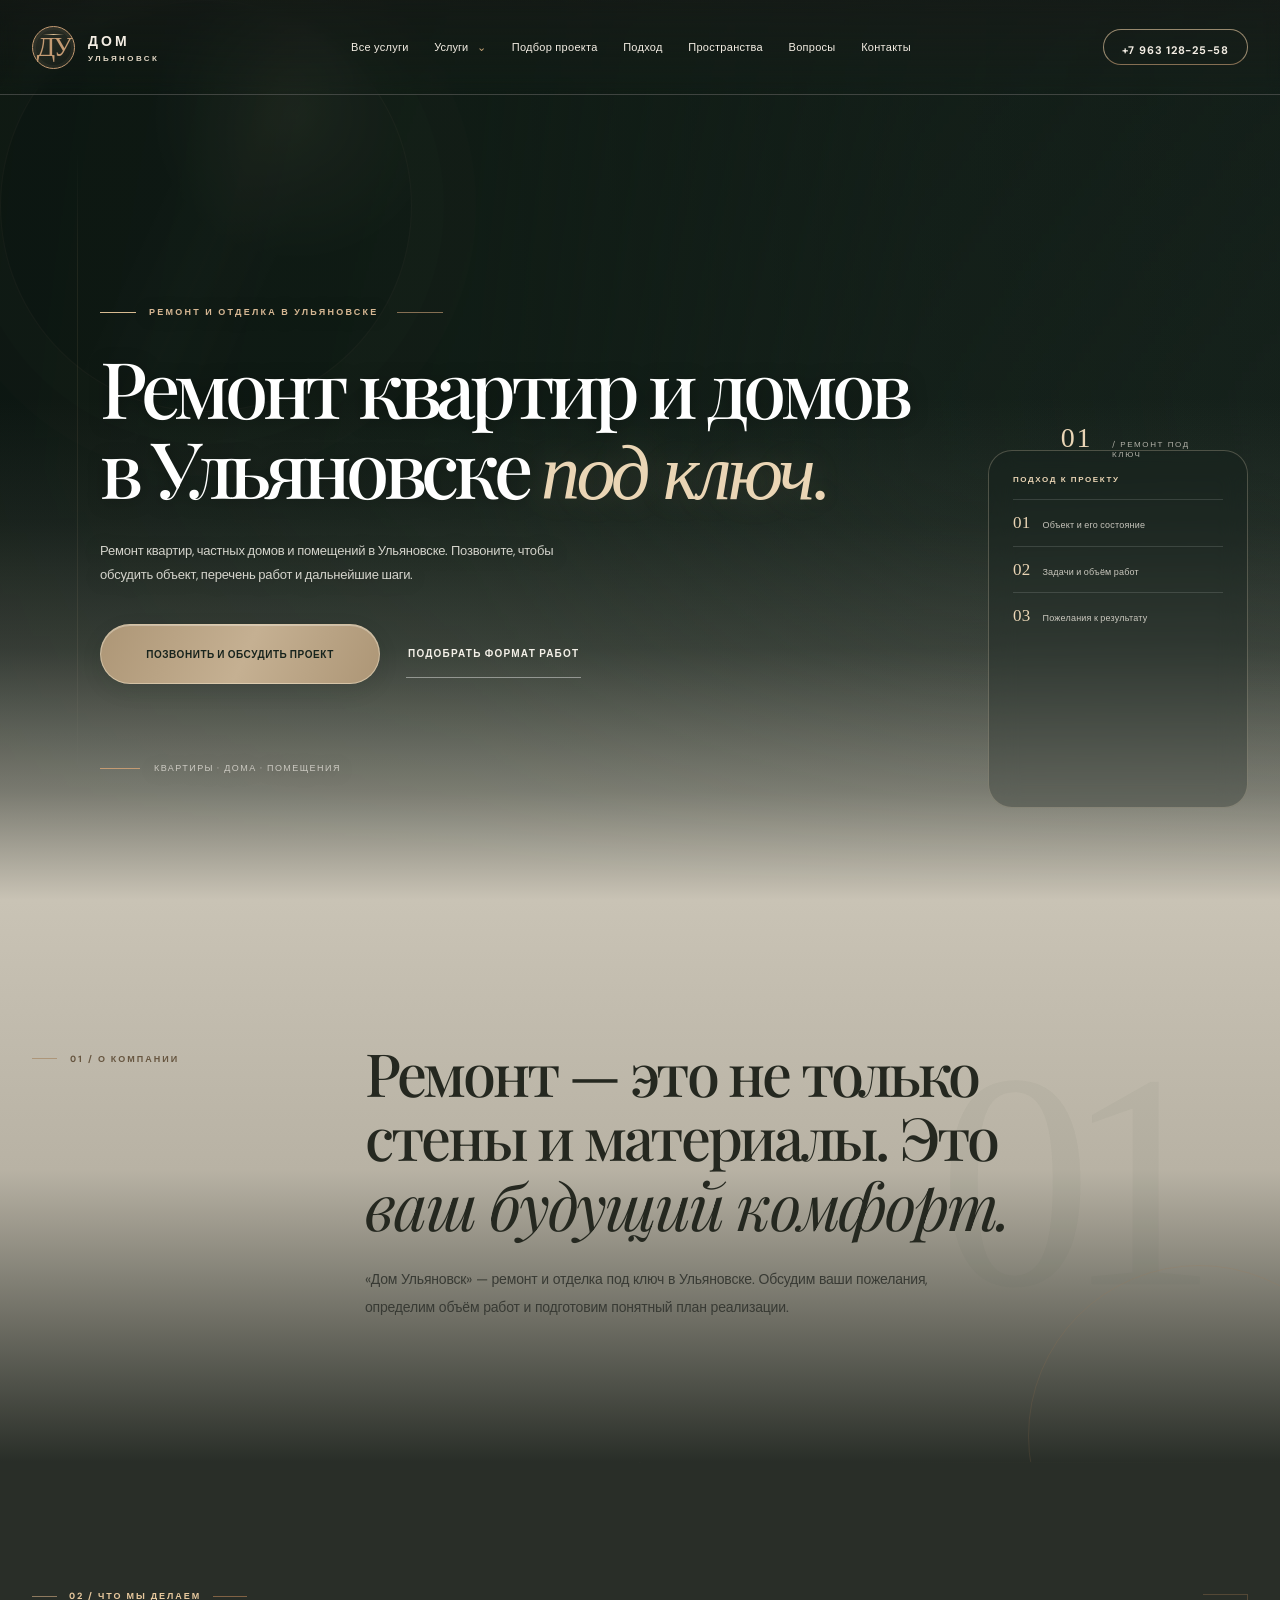
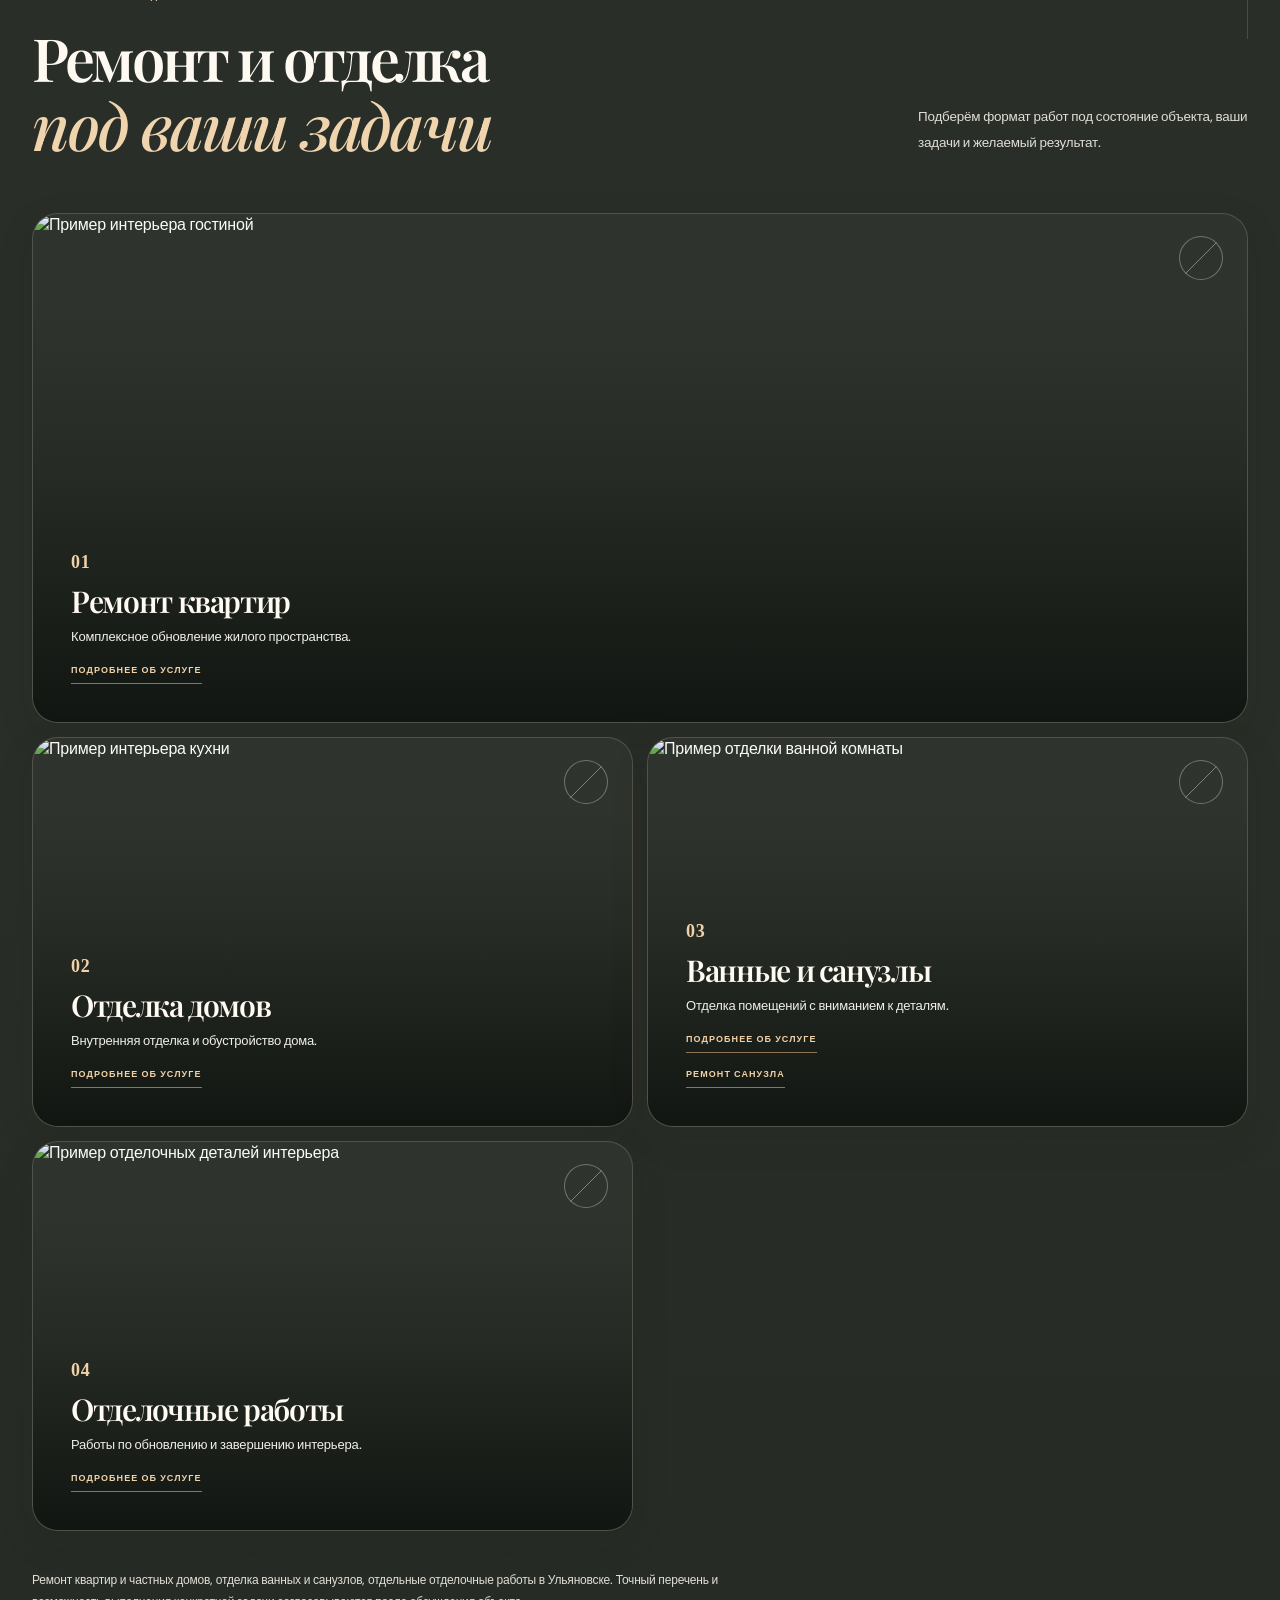
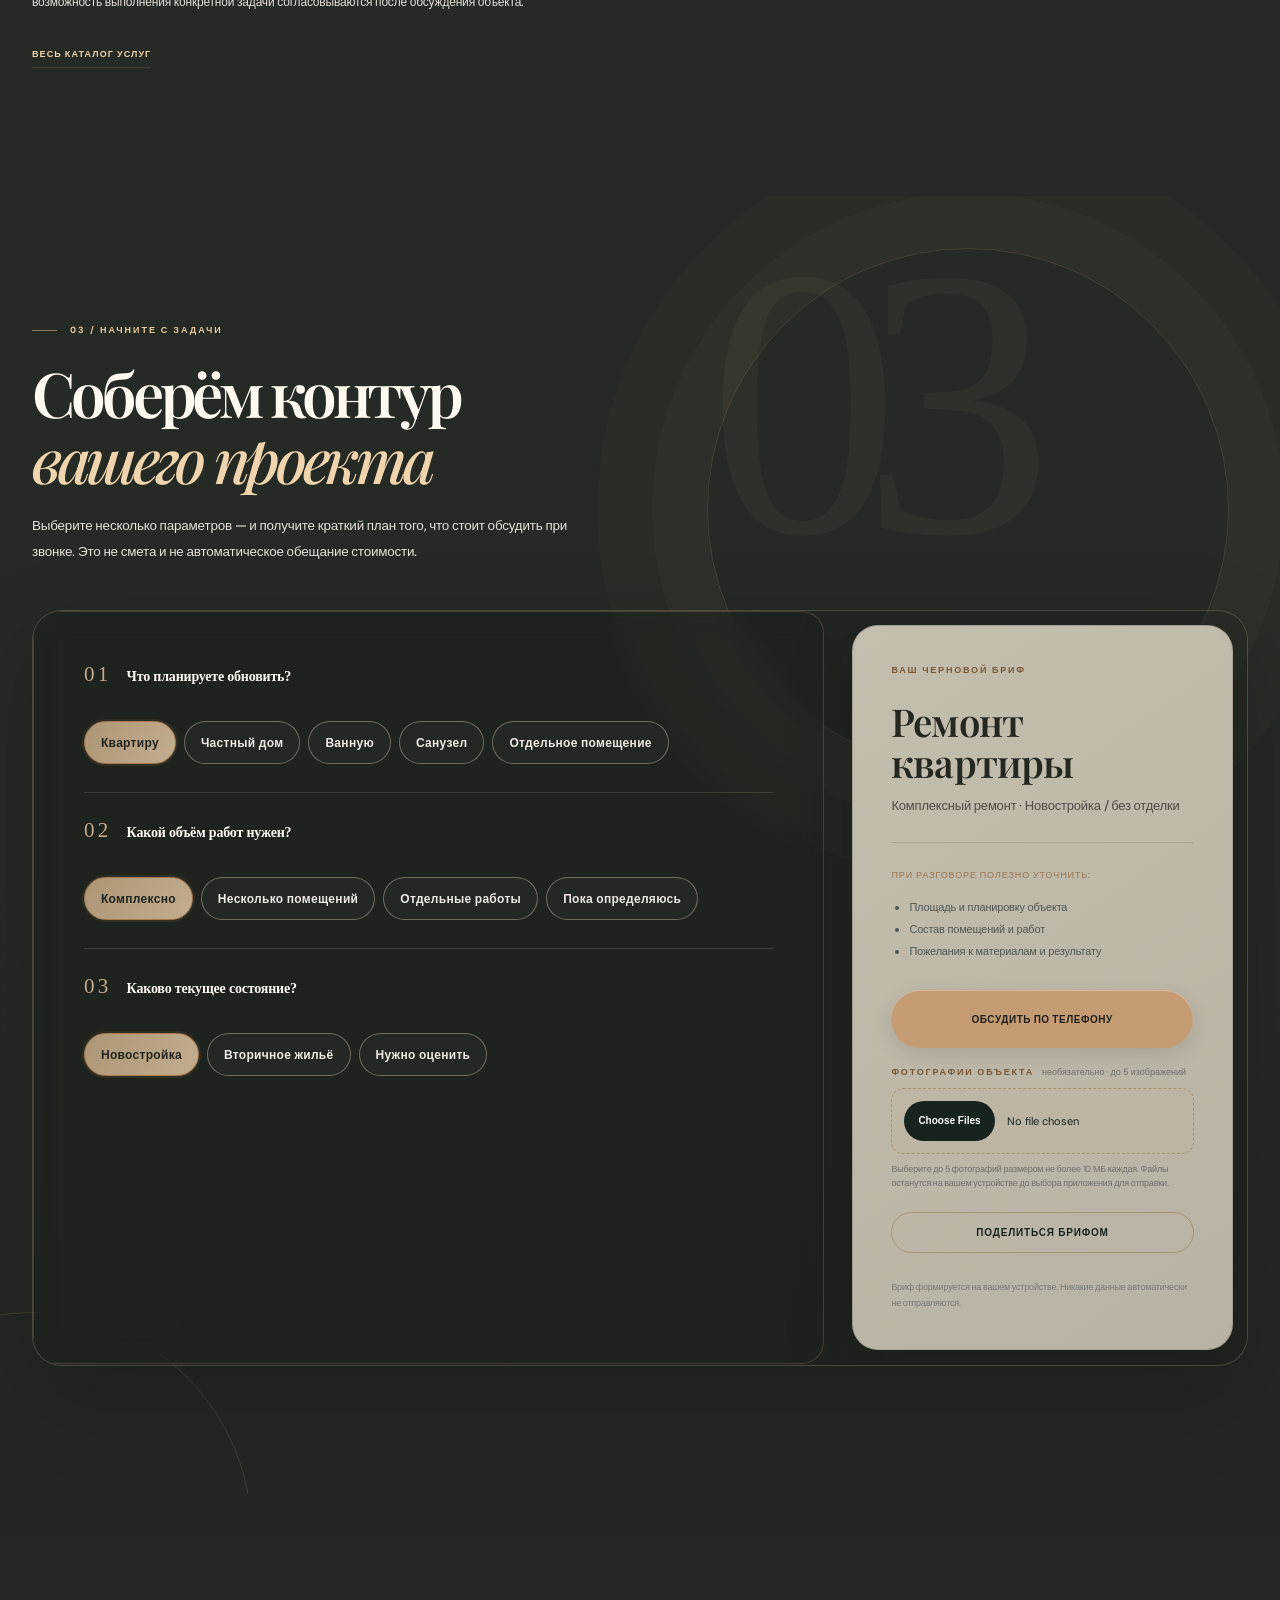
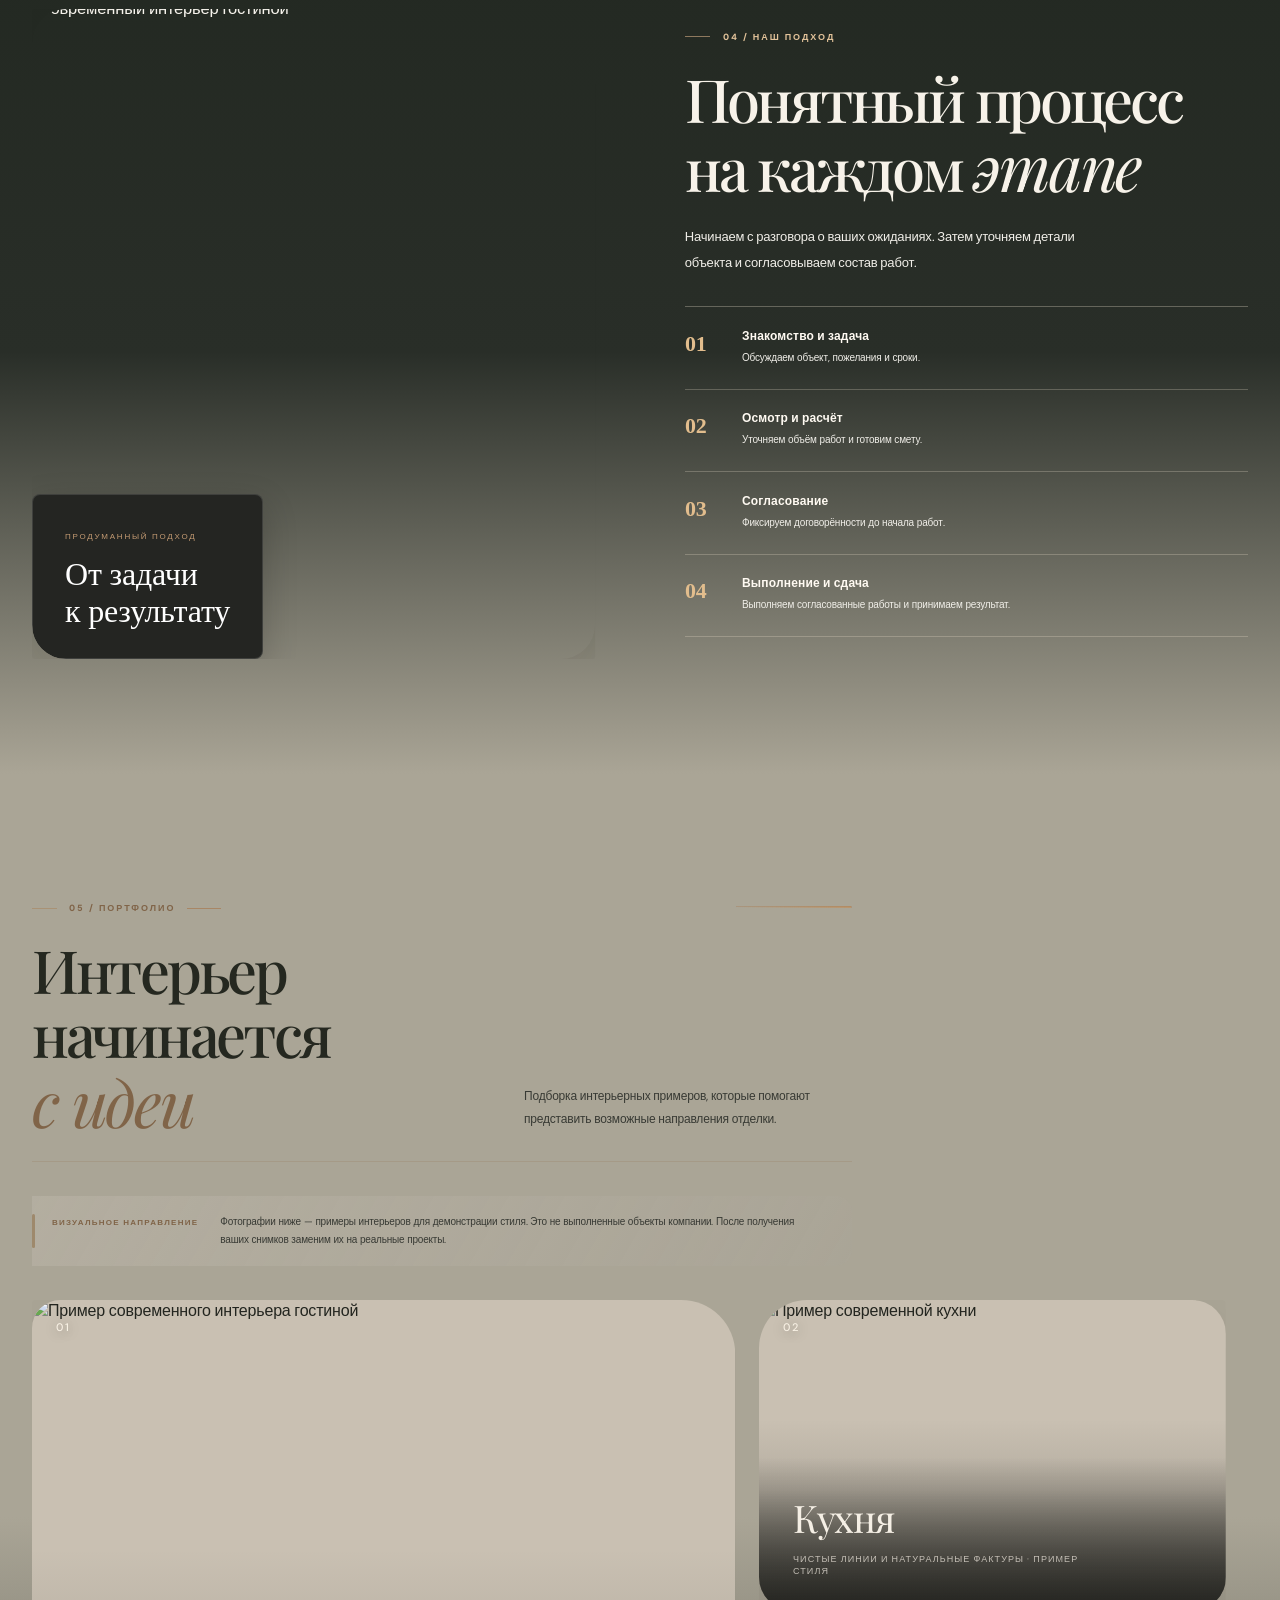
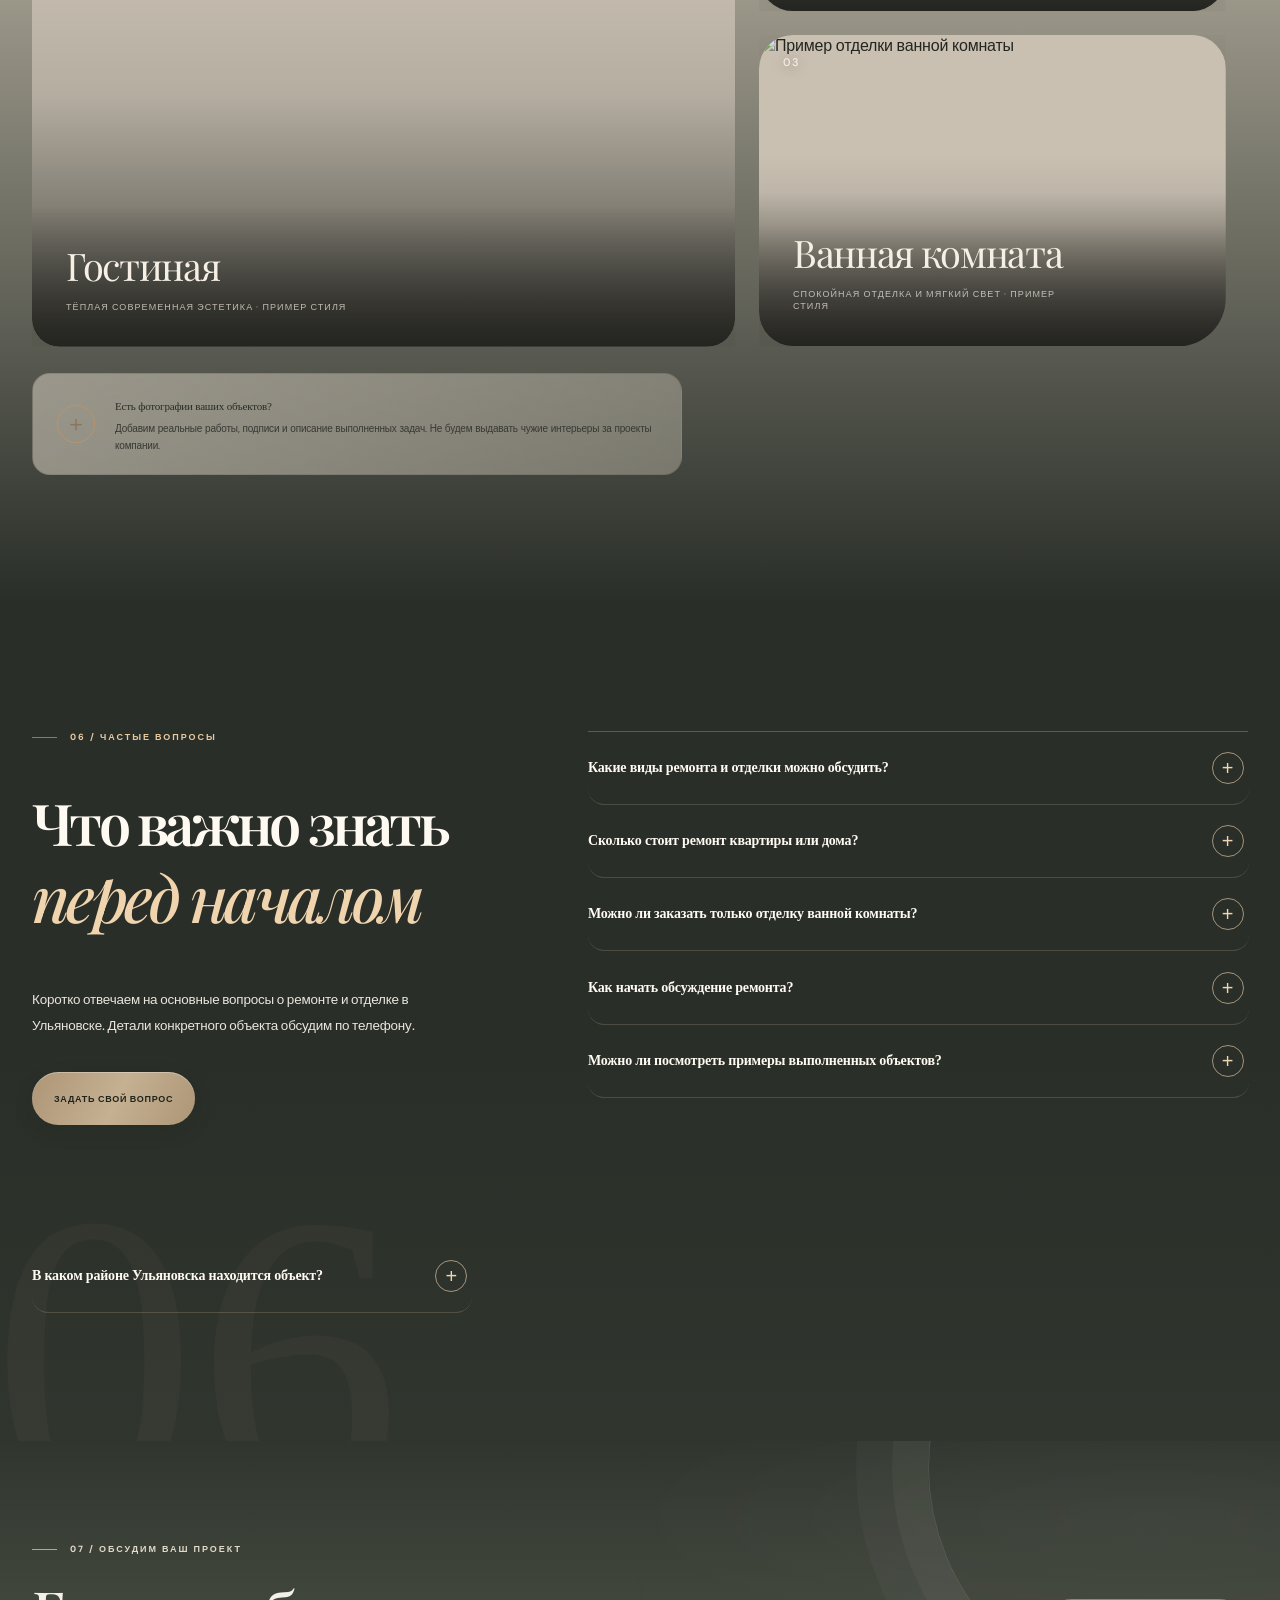
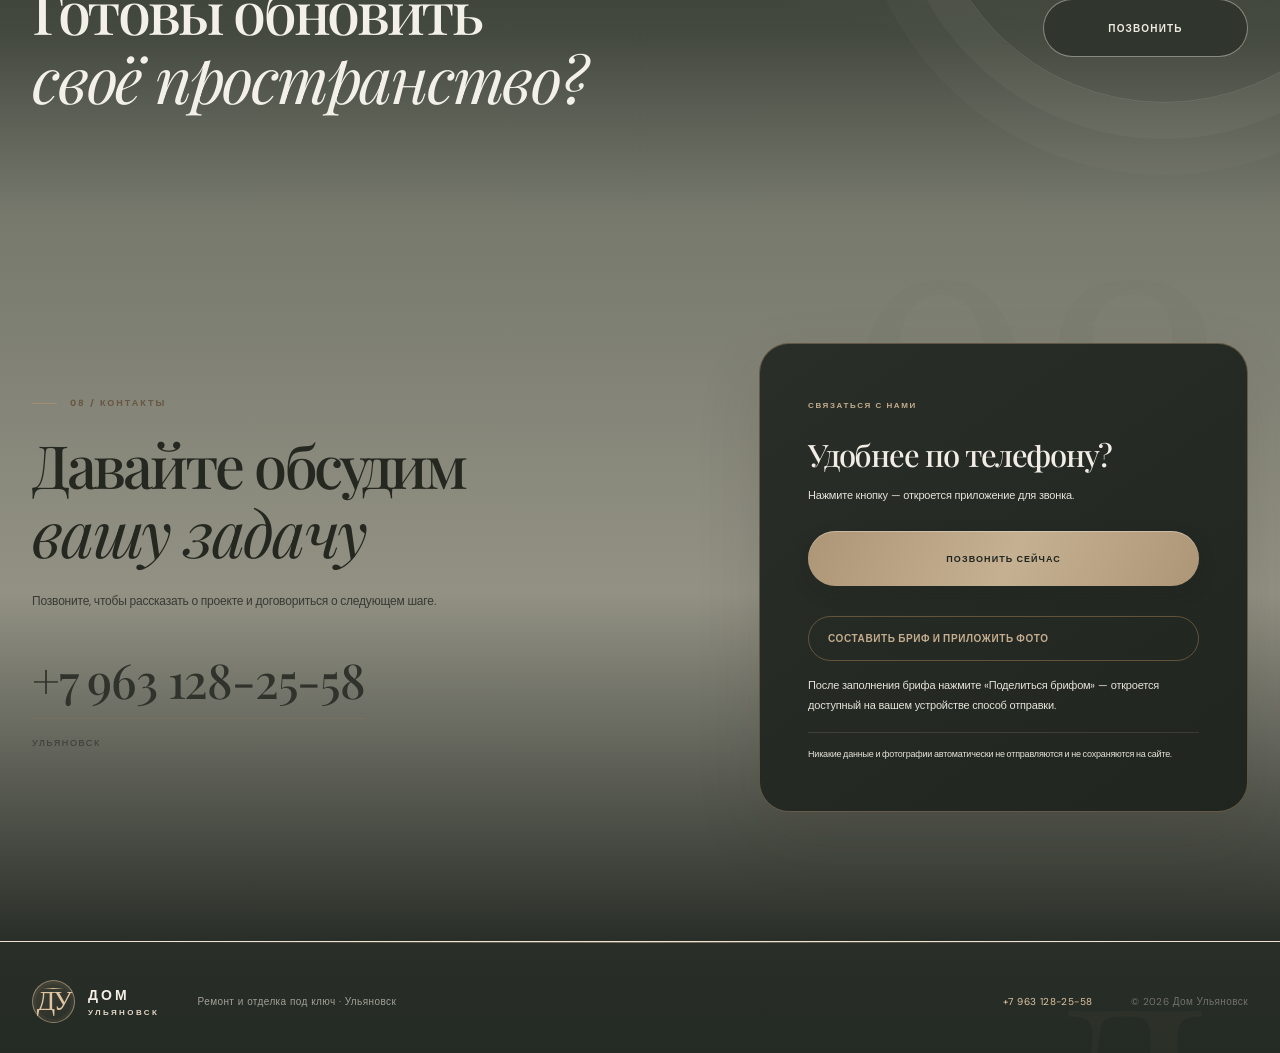
==== index.html @ 5141a5f2 "Load final mobile readability and transition refinements" ====
<!doctype html>
<html lang="ru">
<head>
  <meta charset="utf-8">
  <meta name="viewport" content="width=device-width, initial-scale=1">
  <meta name="theme-color" content="#242522">
  <link rel="canonical" href="https://marcostavar24633-cyber.github.io/remont/">
  <meta name="description" content="Ремонт квартир и домов под ключ в Ульяновске. Отделка ванных, санузлов и помещений. Обсудите задачу по телефону +7 963 128-25-58.">
  <meta property="og:type" content="website">
  <meta property="og:title" content="Ремонт квартир и домов в Ульяновске под ключ — Дом Ульяновск">
  <meta property="og:description" content="Ремонт квартир и домов под ключ, отделка ванных и помещений в Ульяновске. Обсудим ваш проект.">
  <meta property="og:locale" content="ru_RU">
  <meta property="og:site_name" content="Дом Ульяновск">
  <meta property="og:url" content="https://marcostavar24633-cyber.github.io/remont/">
  <meta property="og:image" content="https://images.unsplash.com/photo-1600210492486-724fe5c67fb0?auto=format&amp;fit=crop&amp;w=1200&amp;h=630&amp;q=85">
  <meta property="og:image:alt" content="Пример современного интерьера для оформления страницы">
  <meta property="og:image:width" content="1200">
  <meta property="og:image:height" content="630">
  <meta name="twitter:card" content="summary_large_image">
  <meta name="twitter:title" content="Ремонт квартир и домов в Ульяновске под ключ — Дом Ульяновск">
  <meta name="twitter:description" content="Ремонт квартир и домов под ключ, отделка ванных и помещений в Ульяновске. Обсудим ваш проект.">
  <meta name="twitter:image" content="https://images.unsplash.com/photo-1600210492486-724fe5c67fb0?auto=format&amp;fit=crop&amp;w=1200&amp;h=630&amp;q=85">
  <meta name="twitter:image:alt" content="Пример современного интерьера для оформления страницы">
  <script type="application/ld+json">
{
  "@context": "https://schema.org",
  "@type": "HomeAndConstructionBusiness",
  "name": "Дом Ульяновск",
  "description": "Ремонт квартир и домов под ключ, отделка ванных, санузлов и помещений в Ульяновске.",
  "url": "https://marcostavar24633-cyber.github.io/remont/",
  "telephone": "+7-963-128-25-58",
  "areaServed": {
    "@type": "City",
    "name": "Ульяновск"
  },
  "@id": "https://marcostavar24633-cyber.github.io/remont/#business"
}
  </script>
  <meta name="format-detection" content="telephone=no">
  <link rel="icon" href="favicon.svg" type="image/svg+xml">
  <title>Ремонт квартир и домов в Ульяновске под ключ — Дом Ульяновск</title>
  <link rel="preload" as="image" href="https://images.unsplash.com/photo-1600210492486-724fe5c67fb0?auto=format&amp;fit=crop&amp;w=1600&amp;q=80" media="(min-width: 801px)" fetchpriority="high">
  <link rel="preload" as="image" href="https://images.unsplash.com/photo-1600210492486-724fe5c67fb0?auto=format&amp;fit=crop&amp;w=900&amp;q=75" media="(max-width: 800px)" fetchpriority="high">
  <link rel="preconnect" href="https://images.unsplash.com"><link rel="preconnect" href="https://fonts.googleapis.com">
  <link rel="preconnect" href="https://fonts.gstatic.com" crossorigin>
  <link href="https://fonts.googleapis.com/css2?family=DM+Sans:wght@400;500;600;700;800&family=Playfair+Display:ital,wght@0,400;0,500;0,600;1,400;1,500&display=swap" rel="stylesheet">
  <link rel="stylesheet" href="styles.css">
    <link rel="stylesheet" href="styles-components.css">
    <link rel="stylesheet" href="styles-luxury.css">
    <link rel="stylesheet" href="styles-cinematic-hero.css">
    <link rel="stylesheet" href="styles-cinematic-sections.css">
    <link rel="stylesheet" href="styles-mobile-final.css">

<script type="application/ld+json">
{
  "@context": "https://schema.org",
  "@type": "FAQPage",
  "mainEntity": [
    {
      "@type": "Question",
      "name": "Какие виды ремонта и отделки можно обсудить?",
      "acceptedAnswer": {
        "@type": "Answer",
        "text": "Ремонт квартир, внутренняя отделка домов, работы в ванных и санузлах, а также отдельные отделочные задачи. Возможность выполнения конкретного объёма согласовывается после обсуждения объекта."
      }
    },
    {
      "@type": "Question",
      "name": "Сколько стоит ремонт квартиры или дома?",
      "acceptedAnswer": {
        "@type": "Answer",
        "text": "Стоимость зависит от состояния помещения, площади, выбранных материалов и перечня работ. Чтобы подготовить расчёт, сначала нужно обсудить объект и уточнить задачу. Фиксированные цены без этих данных не указываем."
      }
    },
    {
      "@type": "Question",
      "name": "Можно ли заказать только отделку ванной комнаты?",
      "acceptedAnswer": {
        "@type": "Answer",
        "text": "Да, отделка ванных и санузлов указана среди направлений работ. Состав и возможность выполнения конкретной задачи нужно согласовать при обращении."
      }
    },
    {
      "@type": "Question",
      "name": "Как начать обсуждение ремонта?",
      "acceptedAnswer": {
        "@type": "Answer",
        "text": "Позвоните по номеру +7 963 128-25-58. Расскажите, какой объект требует ремонта, где он находится и какие работы планируются. Дальше можно согласовать осмотр и уточнение объёма работ."
      }
    },
    {
      "@type": "Question",
      "name": "Можно ли посмотреть примеры выполненных объектов?",
      "acceptedAnswer": {
        "@type": "Answer",
        "text": "Фотографии в текущем портфолио — иллюстрации интерьеров, а не подтверждённые объекты компании. Реальные фотографии работ будут добавлены после их предоставления."
      }
    },
    {
      "@type": "Question",
      "name": "В каком районе Ульяновска находится объект?",
      "acceptedAnswer": {
        "@type": "Answer",
        "text": "При обращении назовите район Ульяновска и кратко опишите объект. Возможность выполнения конкретной задачи и дальнейшие шаги уточним индивидуально."
      }
    }
  ]
}
</script>
</head>
<body id="top">
  <a class="skip-link" href="#main">Перейти к содержимому</a>
  <header class="header">
    <div class="container nav">
      <a class="brand" href="#top" aria-label="Дом Ульяновск — на главную">
        <span class="brand-mark">ДУ</span>
        <span><b>ДОМ</b><small>УЛЬЯНОВСК</small></span>
      </a>
      <nav class="desktop-nav" aria-label="Основная навигация">
        
 <a href="uslugi.html">Все услуги</a>
 <div class="nav-dropdown">
          <button class="nav-dropdown-toggle" type="button" aria-haspopup="true" aria-expanded="false" aria-controls="service-menu">Услуги <span aria-hidden="true">⌄</span></button>
          <div class="nav-dropdown-menu" id="service-menu">
            <a href="remont-kvartir.html"><span>01</span> Ремонт квартир</a>
            <a href="otdelka-domov.html"><span>02</span> Отделка домов</a>
            <a href="otdelka-vannoy.html"><span>03</span> Отделка ванной</a>
            <a href="remont-sanuzla.html"><span>04</span> Ремонт санузла</a>
            <a href="otdelochnye-raboty.html"><span>05</span> Отделочные работы</a>
          </div>
        </div>
        <a href="#project-studio">Подбор проекта</a><a href="#approach">Подход</a><a href="#portfolio">Пространства</a><a href="#faq">Вопросы</a><a href="#contacts">Контакты</a>
      </nav>
      <a class="header-phone" href="tel:+79631282558">+7 963 128-25-58</a>
      <button class="menu-toggle" type="button" aria-label="Открыть меню" aria-controls="mobile-navigation" aria-expanded="false"><span></span><span></span></button>
    </div>
    <nav class="mobile-nav" id="mobile-navigation" aria-label="Мобильная навигация">
      
 <a href="uslugi.html">Все услуги</a>
 <div class="mobile-nav-group">
        <button class="mobile-nav-group-toggle" type="button" aria-expanded="false" aria-controls="mobile-service-links">Услуги <span aria-hidden="true">＋</span></button>
        <div class="mobile-service-links" id="mobile-service-links">
          <a href="remont-kvartir.html">Ремонт квартир</a><a href="otdelka-domov.html">Отделка домов</a><a href="otdelka-vannoy.html">Отделка ванной</a><a href="remont-sanuzla.html">Ремонт санузла</a><a href="otdelochnye-raboty.html">Отделочные работы</a>
        </div>
      </div>
      <a href="#approach">Подход</a><a href="#portfolio">Пространства</a><a href="#faq">Вопросы</a><a href="#contacts">Контакты</a>
      <a class="mobile-nav-call" href="tel:+79631282558">Позвонить · +7 963 128-25-58</a>
    </nav>
  </header>

  <main id="main">
    <section class="hero">
      <div class="hero-image" role="img" aria-label="Пример современной светлой гостиной"></div>
      <div class="hero-shade"></div>
      <div class="container hero-content">
        <div class="eyebrow"><span></span> РЕМОНТ И ОТДЕЛКА В УЛЬЯНОВСКЕ</div>
        <h1>Ремонт квартир и домов<br>в Ульяновске <em>под ключ.</em></h1>
        <p class="hero-lead">Ремонт квартир, частных домов и помещений в Ульяновске. Позвоните, чтобы обсудить объект, перечень работ и дальнейшие шаги.</p>
        <div class="hero-actions">
          <a class="button button-accent" href="tel:+79631282558">Позвонить и обсудить проект</a>
          <a class="text-link" href="#project-studio">Подобрать формат работ</a>
        </div>
        <div class="hero-note"><span class="note-line"></span><span>Квартиры · Дома · Помещения</span></div>
      </div>
      <aside class="hero-index" aria-label="Этапы обсуждения проекта">
        <p>ПОДХОД К ПРОЕКТУ</p>
        <ol>
          <li><span>01</span> Объект и его состояние</li>
          <li><span>02</span> Задачи и объём работ</li>
          <li><span>03</span> Пожелания к результату</li>
        </ol>
      </aside>
      <div class="hero-counter"><b>01</b><span> / РЕМОНТ ПОД КЛЮЧ</span></div>
    </section>

    <section class="intro section-pad">
      <div class="container intro-grid">
        <p class="section-kicker">01 / О КОМПАНИИ</p>
        <div>
          <h2>Ремонт — это не только стены и материалы. Это <em>ваш будущий комфорт.</em></h2>
          <p class="intro-copy">«Дом Ульяновск» — ремонт и отделка под ключ в Ульяновске. Обсудим ваши пожелания, определим объём работ и подготовим понятный план реализации.</p>
        </div>
      </div>
    </section>

    <section class="services section-pad" id="services">
      <div class="container">
        <div class="section-heading">
          <div><p class="section-kicker">02 / ЧТО МЫ ДЕЛАЕМ</p><h2>Ремонт и отделка <em>под ваши задачи</em></h2></div>
          <p>Подберём формат работ под состояние объекта, ваши задачи и желаемый результат.</p>
        </div>
        <div class="service-grid">
          <article class="service-card service-large">
            <img width="900" height="600" class="service-photo" src="https://images.unsplash.com/photo-1600210492486-724fe5c67fb0?auto=format&amp;fit=crop&amp;w=900&amp;q=80" alt="Пример интерьера гостиной" loading="lazy" decoding="async"><div class="service-info"><span>01</span><h3>Ремонт квартир</h3><p>Комплексное обновление жилого пространства.</p><a class="service-more" href="remont-kvartir.html">Подробнее об услуге</a></div>
          </article>
          <article class="service-card">
            <img width="900" height="600" class="service-photo" src="https://images.unsplash.com/photo-1600607687939-ce8a6c25118c?auto=format&amp;fit=crop&amp;w=900&amp;q=80" alt="Пример интерьера кухни" loading="lazy" decoding="async"><div class="service-info"><span>02</span><h3>Отделка домов</h3><p>Внутренняя отделка и обустройство дома.</p><a class="service-more" href="otdelka-domov.html">Подробнее об услуге</a></div>
          </article>
          <article class="service-card">
            <img width="900" height="600" class="service-photo" src="https://images.unsplash.com/photo-1600566753086-00f18fb6b3ea?auto=format&amp;fit=crop&amp;w=900&amp;q=80" alt="Пример отделки ванной комнаты" loading="lazy" decoding="async"><div class="service-info"><span>03</span><h3>Ванные и санузлы</h3><p>Отделка помещений с вниманием к деталям.</p><a class="service-more" href="otdelka-vannoy.html">Подробнее об услуге</a><a class="service-more" href="remont-sanuzla.html">Ремонт санузла</a></div>
          </article>
          <article class="service-card">
            <img width="900" height="600" class="service-photo" src="https://images.unsplash.com/photo-1600607687920-4e2a09cf159d?auto=format&amp;fit=crop&amp;w=900&amp;q=80" alt="Пример отделочных деталей интерьера" loading="lazy" decoding="async"><div class="service-info"><span>04</span><h3>Отделочные работы</h3><p>Работы по обновлению и завершению интерьера.</p><a class="service-more" href="otdelochnye-raboty.html">Подробнее об услуге</a></div>
          </article>
        </div>
        <p class="small-note">Ремонт квартир и частных домов, отделка ванных и санузлов, отдельные отделочные работы в Ульяновске. Точный перечень и возможность выполнения конкретной задачи согласовываются после обсуждения объекта.</p>
        <a class="service-more" href="uslugi.html">Весь каталог услуг</a>
      </div>
    </section>

    <section class="project-studio section-pad" id="project-studio">
      <div class="container">
        <div class="studio-heading">
          <p class="section-kicker">03 / НАЧНИТЕ С ЗАДАЧИ</p>
          <h2>Соберём контур<br><em>вашего проекта</em></h2>
          <p>Выберите несколько параметров — и получите краткий план того, что стоит обсудить при звонке. Это не смета и не автоматическое обещание стоимости.</p>
        </div>
        <div class="planner-shell">
          <div class="planner-main">
            <fieldset class="planner-step">
              <legend><span>01</span> Что планируете обновить?</legend>
              <div class="planner-options">
                <button type="button" data-planner-group="object" data-value="Квартира" aria-pressed="true">Квартиру</button>
                <button type="button" data-planner-group="object" data-value="Частный дом" aria-pressed="false">Частный дом</button>
                <button type="button" data-planner-group="object" data-value="Ванная комната" aria-pressed="false">Ванную</button>
                <button type="button" data-planner-group="object" data-value="Санузел" aria-pressed="false">Санузел</button>
                <button type="button" data-planner-group="object" data-value="Отдельное помещение" aria-pressed="false">Отдельное помещение</button>
              </div>
            </fieldset>
            <fieldset class="planner-step">
              <legend><span>02</span> Какой объём работ нужен?</legend>
              <div class="planner-options">
                <button type="button" data-planner-group="scope" data-value="Комплексный ремонт" aria-pressed="true">Комплексно</button>
                <button type="button" data-planner-group="scope" data-value="Отдельные помещения" aria-pressed="false">Несколько помещений</button>
                <button type="button" data-planner-group="scope" data-value="Отдельные работы" aria-pressed="false">Отдельные работы</button>
                <button type="button" data-planner-group="scope" data-value="Пока определяюсь" aria-pressed="false">Пока определяюсь</button>
              </div>
            </fieldset>
            <fieldset class="planner-step">
              <legend><span>03</span> Каково текущее состояние?</legend>
              <div class="planner-options">
                <button type="button" data-planner-group="condition" data-value="Новостройка / без отделки" aria-pressed="true">Новостройка</button>
                <button type="button" data-planner-group="condition" data-value="Вторичное жильё" aria-pressed="false">Вторичное жильё</button>
                <button type="button" data-planner-group="condition" data-value="Нужно оценить на месте" aria-pressed="false">Нужно оценить</button>
              </div>
            </fieldset>
          </div>
          <aside class="planner-result" aria-live="polite">
            <span class="planner-result-label">ВАШ ЧЕРНОВОЙ БРИФ</span>
            <h3 id="planner-title">Ремонт квартиры</h3>
            <p id="planner-summary">Комплексный ремонт · Новостройка / без отделки</p>
            <div class="planner-divider"></div>
            <p class="planner-hint">При разговоре полезно уточнить:</p>
            <ul id="planner-checklist"><li>Площадь и планировку объекта</li><li>Состав помещений и работ</li><li>Пожелания к материалам и результату</li></ul>
            <a class="button button-accent planner-call" href="tel:+79631282558">Обсудить по телефону</a>
            <div class="planner-photos">
              <label class="planner-photos-label" for="planner-photos-input">Фотографии объекта <span>необязательно · до 5 изображений</span></label>
              <input id="planner-photos-input" class="planner-photos-input" type="file" accept="image/*" multiple aria-describedby="planner-photos-help planner-share-status">
              <p class="planner-photos-help" id="planner-photos-help">Выберите до 5 фотографий размером не более 10 МБ каждая. Файлы останутся на вашем устройстве до выбора приложения для отправки.</p>
              <div class="planner-photos-preview" id="planner-photos-preview" aria-label="Предпросмотр выбранных фотографий"></div>
              <button class="planner-photos-clear" id="planner-photos-clear" type="button" hidden>Убрать все фотографии</button>
            </div>
            <button class="planner-share" id="planner-share" type="button">Поделиться брифом</button>
            <p class="planner-share-status" id="planner-share-status" role="status" aria-live="polite"></p>
            <small>Бриф формируется на вашем устройстве. Никакие данные автоматически не отправляются.</small>
          </aside>
        </div>
      </div>
    </section>

    <section class="approach section-pad" id="approach">
      <div class="container approach-grid">
        <div class="approach-visual">
          <img src="https://images.unsplash.com/photo-1600210492486-724fe5c67fb0?auto=format&fit=crop&w=1200&q=85" alt="Современный интерьер гостиной" width="1200" height="800" loading="lazy" decoding="async">
          <div class="visual-caption"><span>ПРОДУМАННЫЙ ПОДХОД</span><b>От задачи<br>к результату</b></div>
        </div>
        <div class="approach-content">
          <p class="section-kicker">04 / НАШ ПОДХОД</p>
          <h2>Понятный процесс<br>на каждом <em>этапе</em></h2>
          <p class="approach-desc">Начинаем с разговора о ваших ожиданиях. Затем уточняем детали объекта и согласовываем состав работ.</p>
          <div class="steps">
            <div class="step"><b>01</b><div><h3>Знакомство и задача</h3><p>Обсуждаем объект, пожелания и сроки.</p></div></div>
            <div class="step"><b>02</b><div><h3>Осмотр и расчёт</h3><p>Уточняем объём работ и готовим смету.</p></div></div>
            <div class="step"><b>03</b><div><h3>Согласование</h3><p>Фиксируем договорённости до начала работ.</p></div></div>
            <div class="step"><b>04</b><div><h3>Выполнение и сдача</h3><p>Выполняем согласованные работы и принимаем результат.</p></div></div>
          </div>
        </div>
      </div>
    </section>

    <section class="portfolio section-pad" id="portfolio">
      <div class="container">
        <div class="section-heading">
          <div><p class="section-kicker">05 / ПОРТФОЛИО</p><h2>Интерьер начинается <em>с идеи</em></h2></div>
          <p>Подборка интерьерных примеров, которые помогают представить возможные направления отделки.</p>
        </div>
        <div class="portfolio-intro">
          <span class="portfolio-tag">ВИЗУАЛЬНОЕ НАПРАВЛЕНИЕ</span>
          <p>Фотографии ниже — примеры интерьеров для демонстрации стиля. Это не выполненные объекты компании. После получения ваших снимков заменим их на реальные проекты.</p>
        </div>
        <div class="portfolio-grid">
          <figure class="portfolio-item portfolio-item-wide"><img src="https://images.unsplash.com/photo-1600210492486-724fe5c67fb0?auto=format&fit=crop&w=1400&q=85" alt="Пример современного интерьера гостиной" tabindex="0" role="button" aria-label="Открыть изображение: Пример современного интерьера гостиной" width="1400" height="933" loading="lazy" decoding="async"><figcaption><b>Гостиная</b><span>Тёплая современная эстетика · пример стиля</span></figcaption></figure>
          <figure class="portfolio-item"><img src="https://images.unsplash.com/photo-1600607687939-ce8a6c25118c?auto=format&fit=crop&w=1000&q=85" alt="Пример современной кухни" tabindex="0" role="button" aria-label="Открыть изображение: Пример современной кухни" width="1000" height="667" loading="lazy" decoding="async"><figcaption><b>Кухня</b><span>Чистые линии и натуральные фактуры · пример стиля</span></figcaption></figure>
          <figure class="portfolio-item"><img src="https://images.unsplash.com/photo-1600566753086-00f18fb6b3ea?auto=format&fit=crop&w=1000&q=85" alt="Пример отделки ванной комнаты" tabindex="0" role="button" aria-label="Открыть изображение: Пример отделки ванной комнаты" width="1000" height="667" loading="lazy" decoding="async"><figcaption><b>Ванная комната</b><span>Спокойная отделка и мягкий свет · пример стиля</span></figcaption></figure>
        </div>
        <dialog class="gallery-lightbox" aria-label="Просмотр изображения"><button class="gallery-close" type="button" aria-label="Закрыть изображение">×</button><img class="gallery-lightbox-image" alt="" width="1400" height="933" decoding="async"><p class="gallery-lightbox-caption"></p></dialog>
        <div class="portfolio-upload-note"><span class="placeholder-icon">＋</span><div><b>Есть фотографии ваших объектов?</b><p>Добавим реальные работы, подписи и описание выполненных задач. Не будем выдавать чужие интерьеры за проекты компании.</p></div></div>
      </div>
    </section>

    <section class="faq section-pad" id="faq">
      <div class="container faq-grid">
        <div class="faq-heading">
          <p class="section-kicker">06 / ЧАСТЫЕ ВОПРОСЫ</p>
          <h2>Что важно знать<br><em>перед началом</em></h2>
          <p>Коротко отвечаем на основные вопросы о ремонте и отделке в Ульяновске. Детали конкретного объекта обсудим по телефону.</p>
          <a class="button button-accent" href="tel:+79631282558">Задать свой вопрос</a>
        </div>
        <div class="faq-list">
          <details class="faq-item">
            <summary>Какие виды ремонта и отделки можно обсудить?</summary>
            <p>Ремонт квартир, внутренняя отделка домов, работы в ванных и санузлах, а также отдельные отделочные задачи. Возможность выполнения конкретного объёма согласовывается после обсуждения объекта.</p>
          </details>
          <details class="faq-item">
            <summary>Сколько стоит ремонт квартиры или дома?</summary>
            <p>Стоимость зависит от состояния помещения, площади, выбранных материалов и перечня работ. Чтобы подготовить расчёт, сначала нужно обсудить объект и уточнить задачу. Фиксированные цены без этих данных не указываем.</p>
          </details>
          <details class="faq-item">
            <summary>Можно ли заказать только отделку ванной комнаты?</summary>
            <p>Да, отделка ванных и санузлов указана среди направлений работ. Состав и возможность выполнения конкретной задачи нужно согласовать при обращении.</p>
          </details>
          <details class="faq-item">
            <summary>Как начать обсуждение ремонта?</summary>
            <p>Позвоните по номеру +7 963 128-25-58. Расскажите, какой объект требует ремонта, где он находится и какие работы планируются. Дальше можно согласовать осмотр и уточнение объёма работ.</p>
          </details>
          <details class="faq-item">
            <summary>Можно ли посмотреть примеры выполненных объектов?</summary>
            <p>Фотографии в текущем портфолио — иллюстрации интерьеров, а не подтверждённые объекты компании. Реальные фотографии работ будут добавлены после их предоставления.</p>
          </details>
        </div>
      <details class="faq-item"><summary>В каком районе Ульяновска находится объект?</summary><p>При обращении назовите район Ульяновска и кратко опишите объект. Возможность выполнения конкретной задачи и дальнейшие шаги уточним индивидуально.</p></details>
</div>
    </section>

    <section class="cta-band">
      <div class="container cta-inner">
        <div><p class="section-kicker">07 / ОБСУДИМ ВАШ ПРОЕКТ</p><h2>Готовы обновить<br><em>своё пространство?</em></h2></div>
        <a class="button button-light" href="tel:+79631282558">Позвонить</a>
      </div>
    </section>

    <section class="contacts section-pad" id="contacts">
      <div class="container contacts-grid">
        <div>
          <p class="section-kicker">08 / КОНТАКТЫ</p>
          <h2>Давайте обсудим<br><em>вашу задачу</em></h2>
          <p class="contact-copy">Позвоните, чтобы рассказать о проекте и договориться о следующем шаге.</p>
          <a class="contact-phone" href="tel:+79631282558">+7 963 128-25-58</a>
          <p class="contact-location">Ульяновск</p>
        </div>
        <div class="contact-panel">
          <span class="panel-label">СВЯЗАТЬСЯ С НАМИ</span>
          <h3>Удобнее по телефону?</h3>
          <p>Нажмите кнопку — откроется приложение для звонка.</p>
          <a class="button button-accent button-full" href="tel:+79631282558">Позвонить сейчас</a>
          <a class="contact-brief-link" href="#project-studio">Составить бриф и приложить фото</a>
          <p class="contact-share-hint">После заполнения брифа нажмите «Поделиться брифом» — откроется доступный на вашем устройстве способ отправки.</p>
          <p class="privacy-note">Никакие данные и фотографии автоматически не отправляются и не сохраняются на сайте.</p>
        </div>
      </div>
    </section>
  </main>

  <a class="mobile-call" href="tel:+79631282558" aria-label="Позвонить в Дом Ульяновск">Позвонить</a>
  <footer class="footer">
    <div class="container footer-inner">
      <a class="brand brand-footer" href="#top"><span class="brand-mark">ДУ</span><span><b>ДОМ</b><small>УЛЬЯНОВСК</small></span></a>
      <span>Ремонт и отделка под ключ · Ульяновск</span>
      <a href="tel:+79631282558">+7 963 128-25-58</a>
      <span class="copyright">© <span id="year"></span> Дом Ульяновск</span>
    </div>
  </footer>
  <script src="script.js"></script>
</body>
</html>
---- styles.css ----
*{box-sizing:border-box}html{scroll-behavior:smooth}body{margin:0;font-family:Manrope,Arial,sans-serif;color:#202521;background:#f5f4f0}a{color:inherit;text-decoration:none}.container{width:min(1180px,calc(100% - 48px));margin:auto}.header{position:absolute;z-index:10;top:0;left:0;width:100%;color:#fff;border-bottom:1px solid #ffffff2b}.nav{height:88px;display:flex;align-items:center;justify-content:space-between}.brand{display:flex;align-items:center;gap:11px;letter-spacing:.13em}.brand-mark{width:39px;height:39px;border:1px solid #c79560;display:grid;place-items:center;color:#d9a875;font-size:22px;font-weight:800}.brand b,.brand small{display:block}.brand b{font-size:15px}.brand small{font-size:8px;letter-spacing:.25em;margin-top:3px;color:#d8d5cf}.desktop-nav{display:flex;gap:34px;font-size:12px;color:#e1dfda}.desktop-nav a:hover,.header-phone:hover{color:#d7a16c}.header-phone{font-size:13px;font-weight:700;letter-spacing:.04em}.menu-toggle{display:none;background:none;border:0;padding:8px}.menu-toggle span{display:block;width:24px;height:2px;background:#fff;margin:5px}.mobile-nav{display:none}.hero{min-height:720px;height:min(850px,100vh);position:relative;display:flex;align-items:center;color:#fff;background:#222923;overflow:hidden}.hero-image{position:absolute;inset:0;background-image:url('https://images.unsplash.com/photo-1600210492486-724fe5c67fb0?auto=format&fit=crop&w=1600&q=80');background-position:center 55%;background-size:cover;transform:scale(1.02)}.hero-shade{position:absolute;inset:0;background:linear-gradient(90deg,rgba(22,29,25,.91) 0%,rgba(22,29,25,.72) 43%,rgba(22,29,25,.12) 100%),linear-gradient(0deg,rgba(16,20,17,.35),transparent 45%)}.hero-content{position:relative;padding-top:70px}.eyebrow,.section-kicker{font-size:10px;letter-spacing:.2em;font-weight:800}.eyebrow{color:#e0b386;display:flex;align-items:center;gap:12px}.eyebrow span{width:28px;height:1px;background:#d39b64}.hero h1{font-size:clamp(48px,7vw,86px);line-height:1.07;letter-spacing:-.065em;font-weight:600;margin:27px 0 20px;max-width:760px}.hero h1 em,h2 em{font-family:Georgia,serif;font-weight:400;color:#d4a16f}.hero-lead{max-width:490px;color:#e0e1dc;font-size:15px;line-height:1.8}.hero-actions{display:flex;align-items:center;gap:30px;margin-top:34px}.button{display:inline-flex;align-items:center;justify-content:space-between;gap:30px;padding:17px 21px;font-size:12px;font-weight:800;letter-spacing:.02em;transition:.2s}.button span{font-size:18px}.button-accent{background:#c28d5d;color:#171c18}.button-accent:hover{background:#d8a879;transform:translateY(-2px)}.text-link{font-size:12px;color:#fff}.text-link span{padding-left:10px;color:#d4a16f}.hero-note{display:flex;align-items:center;gap:14px;margin-top:78px;color:#d7d8d2;font-size:10px;letter-spacing:.12em}.note-line{width:42px;height:1px;background:#d2a16f}.hero-counter{position:absolute;right:max(24px,calc((100vw - 1180px)/2));bottom:36px;font-size:9px;letter-spacing:.17em;color:#d5d3cc}.hero-counter b{font-size:20px;color:#fff;margin-right:10px}.section-pad{padding:112px 0}.intro{background:#f5f4f0}.intro-grid{display:grid;grid-template-columns:1fr 2.3fr;gap:40px}.section-kicker{color:#a8784d;margin:0 0 24px}.intro h2,.section-heading h2,.approach h2,.contacts h2,.cta-band h2{font-size:clamp(34px,4vw,52px);line-height:1.15;letter-spacing:-.055em;font-weight:600;margin:0}.intro h2 em,.section-heading h2 em,.approach h2 em,.contacts h2 em{color:#a87950}.intro-copy{max-width:640px;color:#747873;font-size:14px;line-height:1.9;margin:25px 0 0}.services{background:#eae9e3}.section-heading{display:flex;justify-content:space-between;align-items:end;gap:40px;margin-bottom:48px}.section-heading>p{max-width:300px;color:#777b75;font-size:12px;line-height:1.8;margin:0 0 5px}.service-grid{display:grid;grid-template-columns:repeat(2,1fr);gap:22px}.service-card{background:#f7f6f2;display:grid;grid-template-columns:1.1fr 1fr;min-height:235px}.service-photo{display:block;width:100%;height:100%;min-height:235px;object-fit:cover;object-position:center}.service-info{padding:27px 22px;display:flex;flex-direction:column;justify-content:center}.service-info>span{color:#ae8057;font-size:10px;letter-spacing:.12em}.service-info h3{font-size:20px;letter-spacing:-.04em;margin:17px 0 8px}.service-info p{font-size:11px;color:#777b75;line-height:1.7;margin:0}.small-note{font-size:10px;color:#858981;margin-top:22px}.approach{background:#f7f6f2}.approach-grid{display:grid;grid-template-columns:1fr 1fr;gap:90px;align-items:center}.approach-visual{height:610px;position:relative}.approach-visual img{width:100%;height:100%;object-fit:cover}.visual-caption{position:absolute;bottom:25px;left:25px;background:#202721;color:#fff;padding:24px 28px;min-width:190px}.visual-caption span{font-size:8px;letter-spacing:.18em;color:#d7a16f}.visual-caption b{display:block;font-family:Georgia,serif;font-size:26px;line-height:1.15;font-weight:400;margin-top:12px}.approach-desc{color:#777b75;font-size:12px;line-height:1.9;max-width:430px;margin:23px 0 30px}.steps{border-top:1px solid #deded7}.step{display:grid;grid-template-columns:45px 1fr;gap:12px;padding:19px 0;border-bottom:1px solid #deded7}.step>b{font-size:10px;color:#b28258;padding-top:3px}.step h3{font-size:13px;margin:0 0 5px}.step p{font-size:11px;color:#858981;margin:0;line-height:1.6}.portfolio{background:#eae9e3}.portfolio-placeholder{min-height:300px;border:1px dashed #bcbdb5;display:flex;flex-direction:column;align-items:center;justify-content:center;text-align:center;padding:30px}.placeholder-icon{width:42px;height:42px;border:1px solid #b78a62;border-radius:50%;display:grid;place-items:center;color:#a87950;font-size:24px}.portfolio-placeholder h3{font-size:19px;margin:20px 0 8px}.portfolio-placeholder p{font-size:11px;line-height:1.8;color:#777b75;max-width:420px;margin:0}.cta-band{background:#202721;color:#fff;padding:75px 0}.cta-inner{display:flex;align-items:center;justify-content:space-between;gap:30px}.cta-band .section-kicker{color:#d3a16f}.cta-band h2{font-size:clamp(34px,4vw,48px)}.button-light{background:#f4f1eb;color:#202521}.button-light:hover{background:#fff;transform:translateY(-2px)}.contacts{background:#f7f6f2}.contacts-grid{display:grid;grid-template-columns:1.2fr .8fr;gap:100px;align-items:center}.contact-copy{color:#777b75;font-size:12px;line-height:1.8;max-width:380px;margin:23px 0}.contact-phone{font-size:clamp(25px,3vw,38px);font-weight:700;letter-spacing:-.04em}.contact-location{font-size:11px;color:#888b84;margin-top:10px}.contact-panel{background:#eae9e3;padding:38px}.panel-label{font-size:9px;letter-spacing:.18em;color:#a87950;font-weight:800}.contact-panel h3{font-size:23px;letter-spacing:-.04em;margin:25px 0 9px}.contact-panel p{font-size:11px;color:#777b75;line-height:1.8}.button-full{width:100%;margin-top:20px}.contact-panel .privacy-note{font-size:9px;margin:17px 0 0}.footer{background:#202721;color:#fff;padding:28px 0}.footer-inner{display:flex;align-items:center;justify-content:space-between;gap:20px;font-size:10px;color:#c4c7c0}.brand-footer{color:#fff}.copyright{color:#8e948c}
@media(max-width:800px){.desktop-nav,.header-phone{display:none}.menu-toggle{display:block}.mobile-nav{padding:0 24px 20px;background:#202721eF}.mobile-nav.open{display:flex;flex-direction:column;gap:17px}.mobile-nav a{font-size:13px}.hero{min-height:680px;height:90vh}.hero-shade{background:linear-gradient(90deg,rgba(22,29,25,.88),rgba(22,29,25,.43)),linear-gradient(0deg,rgba(16,20,17,.35),transparent)}.hero h1{font-size:clamp(45px,10vw,70px)}.hero-note{margin-top:60px}.section-pad{padding:78px 0}.intro-grid{grid-template-columns:1fr;gap:18px}.section-heading{display:block}.section-heading>p{margin-top:20px}.approach-grid{grid-template-columns:1fr;gap:45px}.approach-visual{height:460px}.contacts-grid{grid-template-columns:1fr;gap:40px}.footer-inner{flex-wrap:wrap}.footer-inner>span:first-of-type{order:3;width:100%}}
@media(max-width:560px){.container{width:min(100% - 36px,1180px)}.nav{height:72px}.hero{min-height:650px}.hero h1{font-size:47px}.hero-lead{font-size:13px}.hero-actions{align-items:flex-start;flex-direction:column;gap:20px}.hero-note{margin-top:48px}.hero-counter{bottom:22px}.service-grid{grid-template-columns:1fr;gap:14px}.service-card{grid-template-columns:1fr;min-height:0}.service-photo{height:190px;min-height:190px}.service-info{padding:22px}.approach-visual{height:390px}.cta-inner{align-items:flex-start;flex-direction:column}.cta-band{padding:60px 0}.contact-panel{padding:27px 22px}.footer-inner{align-items:flex-start}.footer-inner>a:last-of-type{width:100%}}

/* Дополнительная полировка */
.skip-link{position:absolute;left:12px;top:-60px;z-index:100;background:#fff;color:#202521;padding:12px 16px}.skip-link:focus{top:12px}
a:focus-visible,button:focus-visible{outline:3px solid #d6a16e;outline-offset:4px}
.portfolio-intro{display:flex;align-items:flex-start;gap:22px;margin:-18px 0 28px}.portfolio-tag{flex:0 0 auto;font-size:9px;letter-spacing:.16em;font-weight:800;color:#a87950;padding-top:4px}.portfolio-intro p{max-width:600px;margin:0;color:#777b75;font-size:11px;line-height:1.8}
.portfolio-grid{display:grid;grid-template-columns:1.35fr 1fr 1fr;gap:18px}.portfolio-item{position:relative;margin:0;min-width:0;background:#d8d7d0;overflow:hidden}.portfolio-item img{display:block;width:100%;height:290px;object-fit:cover;transition:transform .5s}.portfolio-item:hover img{transform:scale(1.035)}.portfolio-item figcaption{position:absolute;left:0;right:0;bottom:0;padding:38px 20px 17px;color:#fff;background:linear-gradient(transparent,rgba(20,25,21,.8));display:flex;flex-direction:column;gap:4px}.portfolio-item figcaption b{font-size:15px}.portfolio-item figcaption span{font-size:9px;color:#e3e2dc}
.portfolio-upload-note{display:flex;align-items:center;gap:17px;margin-top:22px;padding:20px 22px;border:1px solid #d1d0c8}.portfolio-upload-note .placeholder-icon{flex:0 0 42px}.portfolio-upload-note b{font-size:12px}.portfolio-upload-note p{font-size:10px;line-height:1.7;color:#777b75;margin:5px 0 0}.mobile-call{display:none}
@media(max-width:800px){.portfolio-grid{grid-template-columns:1fr 1fr}.portfolio-item-wide{grid-column:1/-1}.portfolio-item-wide img{height:330px}.portfolio-item:not(.portfolio-item-wide) img{height:220px}}
@media(max-width:560px){.portfolio-intro{display:block}.portfolio-tag{display:block;margin-bottom:10px}.portfolio-grid{grid-template-columns:1fr}.portfolio-item-wide{grid-column:auto}.portfolio-item img,.portfolio-item-wide img,.portfolio-item:not(.portfolio-item-wide) img{height:250px}.portfolio-upload-note{align-items:flex-start;padding:17px}.mobile-call{position:fixed;z-index:9;display:flex;align-items:center;justify-content:center;gap:18px;left:14px;right:14px;bottom:12px;padding:15px 20px;background:#c28d5d;color:#171c18;font-size:12px;font-weight:800;box-shadow:0 8px 30px #0003}.mobile-call span{font-size:17px}.footer{padding-bottom:82px}}

/* Доступность: учитываем системную настройку уменьшения движения и якорную навигацию */
html { scroll-padding-top: 24px; }
#services, #approach, #portfolio, #contacts { scroll-margin-top: 24px; }
@media (prefers-reduced-motion: reduce) {
  html { scroll-behavior: auto; }
  *, *::before, *::after {
    animation-duration: 0.01ms !important;
    animation-iteration-count: 1 !important;
    transition-duration: 0.01ms !important;
    scroll-behavior: auto !important;
  }
  .hero-image, .portfolio-item:hover img, .button:hover { transform: none !important; }
}


/* FAQ: понятные раскрывающиеся ответы без JavaScript */
.faq{background:#f5f4f0}
.faq-grid{display:grid;grid-template-columns:.85fr 1.15fr;gap:90px;align-items:start}
.faq-heading>p:not(.section-kicker){max-width:390px;color:#777b75;font-size:12px;line-height:1.9;margin:22px 0 26px}
.faq-heading .button{margin-top:4px}
.faq-list{border-top:1px solid #d9d9d1}
.faq-item{border-bottom:1px solid #d9d9d1;padding:0}
.faq-item summary{position:relative;list-style:none;cursor:pointer;padding:23px 42px 23px 0;font-size:14px;font-weight:700;line-height:1.55}
.faq-item summary::-webkit-details-marker{display:none}
.faq-item summary::after{content:"+";position:absolute;right:5px;top:18px;color:#a87950;font-size:24px;font-weight:400}
.faq-item[open] summary::after{content:"−"}
.faq-item summary:focus-visible{outline:3px solid #d6a16e;outline-offset:4px}
.faq-item p{max-width:620px;margin:0;padding:0 35px 22px 0;color:#777b75;font-size:12px;line-height:1.9}
@media(max-width:800px){.faq-grid{grid-template-columns:1fr;gap:38px}}


/* Дополнительная полировка доступности и мобильного управления */
:root {
  --text-muted-accessible: #666b65;
  --focus-accessible: #8a5a32;
}
.intro-copy,
.section-heading > p,
.small-note,
.approach-desc,
.step p,
.portfolio-intro p,
.portfolio-upload-note p,
.faq-heading > p:not(.section-kicker),
.faq-item p,
.contact-copy,
.contact-panel > p,
.privacy-note {
  color: var(--text-muted-accessible);
}
a:focus-visible,
button:focus-visible,
.faq-item summary:focus-visible {
  outline-color: var(--focus-accessible);
}
#services, #approach, #portfolio, #faq, #contacts {
  scroll-margin-top: 24px;
}
@media (max-width: 800px) {
  .menu-toggle {
    width: 44px;
    height: 44px;
    display: grid;
    place-content: center;
  }
  .mobile-nav a {
    display: flex;
    align-items: center;
    min-height: 44px;
    padding: 8px 0;
  }
}
@media (max-width: 560px) {
  .mobile-call {
    bottom: max(12px, env(safe-area-inset-bottom));
    min-height: 48px;
  }
  .footer {
    padding-bottom: max(82px, calc(70px + env(safe-area-inset-bottom)));
  }
}


/* Локальная SEO-страница ремонта квартир */
.service-hero{min-height:650px;position:relative;display:flex;align-items:center;color:#fff;background:#222923;overflow:hidden}
.service-hero-image{position:absolute;inset:0;background-image:url('https://images.unsplash.com/photo-1600210492486-724fe5c67fb0?auto=format&fit=crop&w=1600&q=80');background-position:center 55%;background-size:cover}
.service-hero-shade{position:absolute;inset:0;background:linear-gradient(90deg,rgba(22,29,25,.92),rgba(22,29,25,.68) 52%,rgba(22,29,25,.18)),linear-gradient(0deg,rgba(16,20,17,.28),transparent 55%)}
.service-hero-content{position:relative;padding-top:100px;padding-bottom:55px}
.breadcrumbs{font-size:11px;color:#d8d9d2;margin-bottom:40px}
.breadcrumbs a{color:#e2b488;text-decoration:underline;text-underline-offset:3px}
.service-hero h1{font-size:clamp(46px,7vw,78px);line-height:1.08;letter-spacing:-.06em;font-weight:600;margin:25px 0 20px;max-width:800px}
.service-hero h1 em{font-family:Georgia,serif;font-weight:400;color:#d4a16f}
.detail-narrow{max-width:850px}
.detail-narrow h2,.process-grid h2{font-size:clamp(34px,4vw,52px);line-height:1.15;letter-spacing:-.055em;font-weight:600;margin:0 0 26px}
.detail-narrow h2 em,.process-grid h2 em{font-family:Georgia,serif;font-weight:400;color:#a87950}
.detail-narrow p:not(.section-kicker),.detail-copy{font-size:14px;line-height:1.9;color:var(--text-muted-accessible);max-width:780px}
.service-detail-list{background:#eae9e3}
.detail-grid{display:grid;grid-template-columns:repeat(2,1fr);gap:16px}
.detail-card{background:#f7f6f2;padding:28px;min-height:180px}
.detail-card>span{font-size:10px;color:#a87950;letter-spacing:.15em}
.detail-card h3{font-size:18px;margin:18px 0 9px}
.detail-card p{font-size:12px;line-height:1.8;color:var(--text-muted-accessible);margin:0}
.detail-disclaimer{font-size:10px;line-height:1.8;color:var(--text-muted-accessible);margin:22px 0 0}
.service-detail-process{background:#f7f6f2}
.process-grid{display:grid;grid-template-columns:.9fr 1.1fr;gap:80px;align-items:start}
.detail-copy{margin-top:22px}
.detail-steps{list-style:none;margin:0;padding:0;border-top:1px solid #deded7}
.detail-steps li{display:grid;grid-template-columns:42px 1fr;gap:14px;padding:20px 0;border-bottom:1px solid #deded7}
.detail-steps li>b{font-size:10px;color:#a87950;padding-top:3px}
.detail-steps h3{font-size:14px;margin:0 0 6px}
.detail-steps p{font-size:12px;line-height:1.8;color:var(--text-muted-accessible);margin:0}
.service-detail-faq{background:#f5f4f0}
.service-page .header{position:absolute}
.service-page .mobile-nav{background:#202721}
@media(max-width:800px){.process-grid{grid-template-columns:1fr;gap:35px}.service-hero{min-height:620px}.service-hero-content{padding-top:90px}.detail-grid{grid-template-columns:1fr 1fr}}
@media(max-width:560px){.service-hero{min-height:650px}.service-hero h1{font-size:46px}.breadcrumbs{margin-bottom:30px}.detail-grid{grid-template-columns:1fr}.detail-card{min-height:0}.service-hero-content{padding-bottom:70px}}

.service-more{display:inline-flex;align-items:center;gap:10px;margin-top:14px;width:max-content;font-size:10px;font-weight:800;color:#8a5a32;border-bottom:1px solid #c9a17c;padding-bottom:4px}
.service-more span{font-size:15px}
.service-more:hover{color:#202521}


/* Responsive hero assets: smaller downloads on narrow screens */
@media (max-width: 800px) {
  .hero-image { background-image: url('https://images.unsplash.com/photo-1600210492486-724fe5c67fb0?auto=format&fit=crop&w=900&q=75'); }
  .service-hero-image { background-image: url('https://images.unsplash.com/photo-1600210492486-724fe5c67fb0?auto=format&fit=crop&w=900&q=75'); }
}


/* Узкие экраны: дополнительная защита от горизонтального переполнения */
@media (max-width: 380px) {
  .container { width: calc(100% - 28px); }
  .hero h1 { font-size: clamp(38px, 11.5vw, 44px); }
  .service-hero h1 { font-size: clamp(38px, 11vw, 42px); }
  .hero-content, .service-hero-content, .service-info, .detail-card,
  .faq-heading, .faq-list, .contact-panel { min-width: 0; }
  .hero h1, .service-hero h1 { overflow-wrap: anywhere; }
  .hero-actions .button, .service-hero .button {
    max-width: 100%;
    width: fit-content;
    gap: 14px;
    padding: 15px 16px;
    white-space: normal;
  }
  .breadcrumbs { line-height: 1.7; }
  .service-detail-process .process-grid { gap: 28px; }
  .detail-steps li { grid-template-columns: 34px minmax(0, 1fr); }
  .faq-item summary { padding-right: 34px; }
}




/* Refined wordmark — architectural monogram instead of a plain initial */
.brand{
  gap:13px;
  letter-spacing:.12em;
}
.brand-mark{
  position:relative;
  width:46px;height:46px;
  border:1px solid rgba(216,187,145,.82);
  border-radius:14px 4px 14px 4px;
  color:#ead5b5;
  background:linear-gradient(145deg,rgba(226,199,162,.12),rgba(226,199,162,.025));
  font-family:"DM Sans",Arial,sans-serif;
  font-size:13px;
  font-weight:700;
  letter-spacing:-.08em;
  box-shadow:inset 0 0 0 3px rgba(216,187,145,.055);
}
.brand-mark::before{
  content:"";
  position:absolute;top:7px;left:10px;right:10px;height:1px;
  background:linear-gradient(90deg,transparent,#d8bb91,transparent);
}
.brand b{
  font-family:"DM Sans",Arial,sans-serif;
  font-size:16px;font-weight:700;letter-spacing:.19em;
}
.brand small{
  font-family:"DM Sans",Arial,sans-serif;
  font-size:8px;font-weight:600;letter-spacing:.28em;
  color:#e0d5c4;
}
@media(max-width:800px){
  .brand{gap:10px}
  .brand-mark{width:42px;height:42px;font-size:12px}
  .brand b{font-size:14px}
  .brand small{font-size:7px}
}
/* Buttons are cleaner without decorative arrow glyphs */
a.button span{display:none!important}
---- styles-components.css ----
/* LUXURY REDESIGN — Дом Ульяновск */
:root{
  --ink:#1d2924;
  --ink-soft:#26352e;
  --ivory:#f4f0e8;
  --paper:#faf8f3;
  --stone:#e8e2d7;
  --muted:#686d66;
  --gold:#c6a477;
  --gold-light:#dfc49d;
  --line:rgba(45,54,47,.16);
  --serif:"Cormorant Garamond",Georgia,serif;
}
html{scroll-padding-top:90px}
body{font-family:Manrope,Arial,sans-serif;background:var(--paper);color:var(--ink);letter-spacing:-.012em}
.container{width:min(1240px,calc(100% - 64px))}
.header{background:linear-gradient(180deg,rgba(17,27,22,.62),transparent);border:0;transition:background .25s}
.nav{height:96px}
.brand{gap:13px;letter-spacing:.16em}
.brand-mark{width:43px;height:43px;border:1px solid var(--gold);border-radius:50%;font-family:var(--serif);font-size:27px;font-weight:500;color:var(--gold-light)}
.brand b{font-size:14px;letter-spacing:.2em}
.brand small{font-size:8px;letter-spacing:.34em;color:#e4d8c6}
.desktop-nav{gap:clamp(17px,2.2vw,34px);font-size:11px;letter-spacing:.035em}
.desktop-nav a{position:relative;padding:10px 0}
.desktop-nav a:after{content:"";position:absolute;left:0;right:100%;bottom:2px;height:1px;background:var(--gold);transition:right .25s}
.desktop-nav a:hover:after{right:0}
.header-phone{border:1px solid rgba(223,196,157,.65);padding:13px 18px;border-radius:2px;font-size:11px;letter-spacing:.07em}
.header-phone:hover{background:var(--gold);color:var(--ink)}
.hero{height:min(920px,100svh);min-height:740px;background:var(--ink)}
.hero-image{background-position:center 52%;transform:scale(1.035);animation:hero-settle 1.4s ease-out both}
@keyframes hero-settle{from{transform:scale(1.09);opacity:.72}to{transform:scale(1.035);opacity:1}}
.hero-shade{background:linear-gradient(90deg,rgba(15,25,20,.91) 0%,rgba(19,30,24,.74) 42%,rgba(20,30,24,.12) 100%),linear-gradient(0deg,rgba(12,19,15,.55),transparent 50%)}
.hero-content{padding-top:90px}
.eyebrow,.section-kicker{font-size:9px;letter-spacing:.24em}
.eyebrow{color:var(--gold-light)}
.eyebrow span{background:var(--gold)}
.hero h1,.service-hero h1{font-size:clamp(54px,7.1vw,96px);line-height:.99;letter-spacing:-.065em;font-weight:500;max-width:880px;margin:30px 0 24px}
.hero h1 em,.service-hero h1 em,.cta-band h2 em{font-family:var(--serif);font-style:italic;font-weight:400;color:var(--gold-light);letter-spacing:-.025em}
.hero-lead{max-width:520px;font-size:14px;line-height:1.95;color:#e8e5dd}
.hero-actions{gap:32px;margin-top:38px}
.button{min-height:54px;padding:17px 24px;border-radius:2px;font-size:10px;letter-spacing:.08em;text-transform:uppercase;gap:26px}
.button-accent{background:var(--gold);color:#1b241f;box-shadow:0 12px 32px rgba(0,0,0,.12)}
.button-accent:hover{background:var(--gold-light);transform:translateY(-3px);box-shadow:0 16px 38px rgba(0,0,0,.2)}
.text-link{font-size:10px;letter-spacing:.12em;text-transform:uppercase}
.text-link span{color:var(--gold-light)}
.hero-note{font-size:9px;letter-spacing:.18em;color:#dedbd2;margin-top:86px}
.note-line{background:var(--gold)}
.hero-counter{font-size:8px;letter-spacing:.22em}
.hero-counter b{font-family:var(--serif);font-size:27px;font-weight:400;color:var(--gold-light)}
.section-pad{padding:clamp(82px,9vw,132px) 0}
.intro{background:var(--ivory)}
.section-kicker{color:#96764d}
.intro h2,.section-heading h2,.approach h2,.contacts h2,.cta-band h2,.detail-narrow h2,.process-grid h2{font-family:var(--serif);font-weight:500;font-size:clamp(42px,5vw,66px);line-height:1.04;letter-spacing:-.035em}
.intro h2 em,.section-heading h2 em,.approach h2 em,.contacts h2 em,.detail-narrow h2 em,.process-grid h2 em{font-family:var(--serif);font-style:italic;color:#9b7950;font-weight:400}
.intro-copy,.approach-desc,.detail-narrow p:not(.section-kicker),.detail-copy{font-size:13px;line-height:2;color:var(--muted)}
.services,.portfolio,.service-detail-list{background:#eae5db}
.section-heading{margin-bottom:54px}
.section-heading>p{max-width:340px;font-size:11px;line-height:2;color:var(--muted)}
.service-grid{gap:18px}
.service-card{background:var(--paper);grid-template-columns:1.05fr 1fr;min-height:270px;overflow:hidden;border:1px solid rgba(48,57,49,.08);transition:transform .35s,box-shadow .35s}
.service-card:hover{transform:translateY(-5px);box-shadow:0 22px 50px rgba(38,43,36,.1)}
.service-photo{min-height:270px;filter:saturate(.83);transition:transform .7s,filter .4s}
.service-card:hover .service-photo{transform:scale(1.035);filter:saturate(1)}
.service-info{padding:30px 28px}
.service-info>span,.detail-card>span{font-family:var(--serif);font-size:18px;color:#a8865c}
.service-info h3,.detail-card h3{font-family:var(--serif);font-size:27px;font-weight:500;letter-spacing:-.02em;margin:18px 0 9px}
.service-info p,.detail-card p{font-size:11px;line-height:1.9;color:var(--muted)}
.service-more{font-size:9px;letter-spacing:.08em;text-transform:uppercase;color:#85623b;border-color:#c5ad8d}
.small-note{font-size:10px;line-height:1.8;color:var(--muted)}
.approach{background:var(--paper)}
.approach-grid{gap:clamp(48px,7vw,100px)}
.approach-visual{height:650px;overflow:hidden}
.approach-visual img{filter:saturate(.82);transition:transform .8s}
.approach-visual:hover img{transform:scale(1.025)}
.visual-caption{left:0;bottom:0;background:var(--ink);padding:28px 32px}
.visual-caption span{color:var(--gold-light);letter-spacing:.22em}
.visual-caption b{font-family:var(--serif);font-size:32px;font-weight:400}
.steps,.detail-steps{border-color:var(--line)}
.step,.detail-steps li{border-color:var(--line);padding:21px 0}
.step>b,.detail-steps li>b{font-family:var(--serif);font-size:18px;color:#a8865c}
.step h3,.detail-steps h3{font-size:12px;letter-spacing:.015em}
.step p,.detail-steps p{font-size:10px;line-height:1.85;color:var(--muted)}
.portfolio-intro{margin-top:-20px;margin-bottom:32px}
.portfolio-tag{color:#96764d;font-size:8px;letter-spacing:.2em}
.portfolio-intro p{font-size:10px;line-height:1.9;color:var(--muted)}
.portfolio-grid{gap:14px}
.portfolio-item{background:#d7d0c4}
.portfolio-item img{height:330px;filter:saturate(.82);transition:transform .7s,filter .4s}
.portfolio-item:hover img{transform:scale(1.04);filter:saturate(1)}
.portfolio-item figcaption{padding:54px 22px 20px}
.portfolio-item figcaption b{font-family:var(--serif);font-size:24px;font-weight:500}
.portfolio-item figcaption span{font-size:8px;letter-spacing:.08em}
.portfolio-upload-note{border:1px solid rgba(52,60,52,.2);padding:24px}
.portfolio-upload-note b{font-family:var(--serif);font-size:22px;font-weight:500}
.portfolio-upload-note p{font-size:10px;color:var(--muted)}
.faq{background:var(--ivory)}
.faq-grid{gap:clamp(45px,8vw,110px)}
.faq-heading>p:not(.section-kicker){font-size:11px;line-height:2;color:var(--muted)}
.faq-list{border-color:var(--line)}
.faq-item{border-color:var(--line)}
.faq-item summary{font-family:var(--serif);font-size:21px;font-weight:500;padding:23px 48px 23px 0}
.faq-item summary:after{font-family:Manrope;font-size:20px;color:#9b7950}
.faq-item p{font-size:11px;line-height:2;color:var(--muted)}
.cta-band{background:var(--ink);padding:clamp(70px,8vw,108px) 0;position:relative;overflow:hidden}
.cta-band:after{content:"Д";position:absolute;right:4%;top:-.55em;font-family:var(--serif);font-size:clamp(250px,35vw,520px);line-height:1;color:rgba(255,255,255,.025);pointer-events:none}
.cta-inner{position:relative;z-index:1}
.cta-band h2{font-size:clamp(46px,5vw,68px)}
.button-light{background:var(--ivory);color:var(--ink)}
.button-light:hover{background:#fff}
.contacts{background:var(--paper)}
.contacts-grid{gap:clamp(45px,8vw,110px)}
.contact-copy{font-size:11px;line-height:2;color:var(--muted)}
.contact-phone{display:inline-block;font-family:var(--serif);font-size:clamp(34px,4vw,52px);font-weight:500;letter-spacing:-.02em}
.contact-location{font-size:10px;letter-spacing:.14em;text-transform:uppercase;color:#92754f}
.contact-panel{background:var(--ivory);border:1px solid rgba(50,57,49,.08);padding:42px}
.panel-label{color:#96764d;font-size:8px;letter-spacing:.22em}
.contact-panel h3{font-family:var(--serif);font-size:31px;font-weight:500}
.contact-panel p{font-size:11px;line-height:1.9;color:var(--muted)}
.footer{background:#17231d;padding:34px 0}
.footer-inner{font-size:9px;letter-spacing:.04em}
.copyright{color:#a8a99f}
.service-hero{min-height:720px;background:var(--ink)}
.service-hero-image{background-position:center 50%;filter:saturate(.82)}
.service-hero-shade{background:linear-gradient(90deg,rgba(15,25,20,.92),rgba(19,30,24,.72) 50%,rgba(20,30,24,.16)),linear-gradient(0deg,rgba(12,19,15,.5),transparent 55%)}
.service-hero-content{padding-top:125px;padding-bottom:70px}
.breadcrumbs{font-size:9px;letter-spacing:.08em;color:#e2ddd2;margin-bottom:48px}
.breadcrumbs a{color:var(--gold-light);text-decoration:none;border-bottom:1px solid rgba(223,196,157,.5)}
.service-hero h1{font-size:clamp(52px,6.7vw,88px);margin:28px 0 24px}
.service-hero .hero-lead{max-width:520px}
.service-detail-intro{background:var(--paper)}
.detail-grid{gap:14px}
.detail-card{background:var(--ivory);border:1px solid rgba(48,57,49,.06);padding:34px;min-height:200px;transition:transform .3s,box-shadow .3s}
.detail-card:hover{transform:translateY(-4px);box-shadow:0 18px 40px rgba(38,43,36,.08)}
.service-detail-process{background:var(--paper)}
.service-detail-faq{background:var(--ivory)}
.service-page .mobile-nav{background:#17231d}
.mobile-call{background:var(--gold);color:#17231d;border-radius:2px;letter-spacing:.1em;text-transform:uppercase;box-shadow:0 10px 32px rgba(0,0,0,.22)}
a:focus-visible,button:focus-visible,.faq-item summary:focus-visible{outline:2px solid #9b7950;outline-offset:4px}
@media(max-width:800px){
 .container{width:min(100% - 42px,1240px)}
 .nav{height:78px}
 .hero{height:auto;min-height:740px}
 .hero-content{padding-top:100px;padding-bottom:80px}
 .hero h1,.service-hero h1{font-size:clamp(48px,10vw,72px)}
 .hero-note{margin-top:58px}
 .section-pad{padding:82px 0}
 .approach-visual{height:520px}
 .service-hero{min-height:680px}
 .service-hero-content{padding-top:112px}
 .breadcrumbs{margin-bottom:34px}
 .portfolio-item img{height:270px}
 .faq-item summary{font-size:19px}
}
@media(max-width:560px){
 .container{width:calc(100% - 36px)}
 .nav{height:72px}
 .hero{min-height:700px}
 .hero h1,.service-hero h1{font-size:clamp(43px,11vw,58px);line-height:1.02}
 .hero-lead{font-size:12px;line-height:1.85}
 .hero-actions{gap:18px}
 .hero-note{font-size:8px;letter-spacing:.13em;margin-top:46px}
 .section-pad{padding:72px 0}
 .intro h2,.section-heading h2,.approach h2,.contacts h2,.cta-band h2,.detail-narrow h2,.process-grid h2{font-size:clamp(39px,10vw,50px)}
 .service-grid{gap:14px}
 .service-card{grid-template-columns:1fr}
 .service-photo{height:220px;min-height:220px}
 .service-info{padding:25px}
 .service-info h3,.detail-card h3{font-size:26px}
 .approach-visual{height:410px}
 .visual-caption{padding:22px 24px}
 .portfolio-grid{gap:12px}
 .portfolio-item img,.portfolio-item-wide img,.portfolio-item:not(.portfolio-item-wide) img{height:250px}
 .portfolio-upload-note{padding:18px}
 .cta-inner{gap:28px}
 .cta-band{padding:70px 0}
 .contact-panel{padding:28px 22px}
 .footer-inner{gap:16px}
 .service-hero{min-height:690px}
 .service-hero-content{padding-top:102px;padding-bottom:78px}
 .detail-grid{grid-template-columns:1fr}
 .detail-card{padding:27px;min-height:0}
 .mobile-call{bottom:max(12px,env(safe-area-inset-bottom));min-height:50px}
 .footer{padding-bottom:max(86px,calc(76px + env(safe-area-inset-bottom)))}
}
@media(max-width:380px){
 .container{width:calc(100% - 28px)}
 .hero h1,.service-hero h1{font-size:clamp(39px,11vw,45px)}
 .hero-actions .button,.service-hero .button{width:100%;justify-content:space-between}
}
@media(prefers-reduced-motion:reduce){
 .hero-image{animation:none}
}

/* Персональные hero-изображения для каждой услуги */
.page-kvartir .service-hero-image{background-image:url('https://images.unsplash.com/photo-1600210492486-724fe5c67fb0?auto=format&fit=crop&w=1600&q=80')}
.page-vannaya .service-hero-image,.page-sanuzel .service-hero-image{background-image:url('https://images.unsplash.com/photo-1600566753086-00f18fb6b3ea?auto=format&fit=crop&w=1600&q=80')}
.page-domov .service-hero-image{background-image:url('https://images.unsplash.com/photo-1600607687939-ce8a6c25118c?auto=format&fit=crop&w=1600&q=80')}
.page-otdelka .service-hero-image{background-image:url('https://images.unsplash.com/photo-1600607687920-4e2a09cf159d?auto=format&fit=crop&w=1600&q=80')}
@media(max-width:800px){
 .page-kvartir .service-hero-image{background-image:url('https://images.unsplash.com/photo-1600210492486-724fe5c67fb0?auto=format&fit=crop&w=900&q=75')}
 .page-vannaya .service-hero-image,.page-sanuzel .service-hero-image{background-image:url('https://images.unsplash.com/photo-1600566753086-00f18fb6b3ea?auto=format&fit=crop&w=900&q=75')}
 .page-domov .service-hero-image{background-image:url('https://images.unsplash.com/photo-1600607687939-ce8a6c25118c?auto=format&fit=crop&w=900&q=75')}
 .page-otdelka .service-hero-image{background-image:url('https://images.unsplash.com/photo-1600607687920-4e2a09cf159d?auto=format&fit=crop&w=900&q=75')}
}


/* COMPLETE EXPERIENCE TRANSFORMATION — editorial luxury system */
:root{--lux-ink:#17231d;--lux-ink-2:#223229;--lux-paper:#f6f2ea;--lux-ivory:#ede6da;--lux-gold:#c5a477;--lux-gold-soft:#dfc9a9;--lux-muted:#6d7069;--lux-line:rgba(35,46,38,.15)}
html{scroll-behavior:smooth;scroll-padding-top:104px}
body{background:var(--lux-paper);color:var(--lux-ink)}
.header{position:fixed;inset:0 0 auto;z-index:100;background:rgba(20,31,25,.18);backdrop-filter:blur(0);transition:background .3s,backdrop-filter .3s,box-shadow .3s}
.header.is-scrolled{background:rgba(23,35,29,.94);backdrop-filter:blur(18px);box-shadow:0 12px 34px rgba(0,0,0,.12)}
.nav{height:88px}
.brand-mark{border-radius:50%;font-family:"Cormorant Garamond",Georgia,serif}
.desktop-nav{display:flex;align-items:center;gap:clamp(16px,2.1vw,30px)}
.nav-dropdown{position:relative}
.nav-dropdown-toggle{border:0;background:none;color:inherit;font:inherit;font-size:11px;cursor:pointer;padding:14px 0;display:flex;align-items:center;gap:9px}
.nav-dropdown-toggle span{color:var(--lux-gold);transition:transform .2s}
.nav-dropdown.is-open .nav-dropdown-toggle span{transform:rotate(180deg)}
.nav-dropdown-menu{position:absolute;top:calc(100% + 12px);left:-22px;width:270px;padding:12px;background:rgba(23,35,29,.97);border:1px solid rgba(223,201,169,.25);box-shadow:0 22px 60px rgba(0,0,0,.25);opacity:0;visibility:hidden;transform:translateY(10px);transition:.22s;backdrop-filter:blur(20px)}
.nav-dropdown.is-open .nav-dropdown-menu{opacity:1;visibility:visible;transform:translateY(0)}
.nav-dropdown-menu a{display:flex;gap:14px;padding:13px 12px;font-size:11px;color:#f4f0e8;border-bottom:1px solid rgba(255,255,255,.08);transition:background .2s,color .2s}
.nav-dropdown-menu a:last-child{border-bottom:0}
.nav-dropdown-menu a:hover{background:rgba(197,164,119,.13);color:var(--lux-gold-soft)}
.nav-dropdown-menu a span{font-family:"Cormorant Garamond",serif;color:var(--lux-gold);font-size:17px}
.header-phone,.button,.mobile-call{border-radius:999px}
.header-phone{transition:background .25s,color .25s,transform .25s}
.hero{min-height:780px;height:min(940px,100svh);isolation:isolate}
.hero:before,.service-hero:before{content:"";position:absolute;z-index:1;inset:-20%;pointer-events:none;background:radial-gradient(ellipse at 75% 25%,rgba(203,166,113,.2),transparent 34%),radial-gradient(ellipse at 12% 88%,rgba(111,139,116,.18),transparent 38%);mix-blend-mode:screen;animation:ambient-drift 18s ease-in-out infinite alternate}
@keyframes ambient-drift{from{transform:translate3d(-1%,0,0) scale(1)}to{transform:translate3d(2%,-1.5%,0) scale(1.06)}}
.hero-image{transform:scale(1.045);animation:hero-cinematic 1.5s cubic-bezier(.2,.7,.2,1) both}
@keyframes hero-cinematic{from{transform:scale(1.12);filter:blur(3px);opacity:.5}to{transform:scale(1.045);filter:blur(0);opacity:1}}
.hero-shade{background:linear-gradient(90deg,rgba(13,24,18,.9),rgba(18,30,23,.62) 48%,rgba(18,30,23,.08)),linear-gradient(0deg,rgba(12,20,15,.52),transparent 60%)}
.hero-content{padding-top:100px}
.hero h1{max-width:900px;font-size:clamp(54px,7.4vw,104px);line-height:.98;letter-spacing:-.07em}
.hero h1 em,.service-hero h1 em{font-family:"Cormorant Garamond",Georgia,serif;font-weight:400;color:var(--lux-gold-soft)}
.hero-lead{font-size:14px;line-height:1.95;max-width:530px}
.button{padding:17px 26px;min-height:56px;letter-spacing:.055em;text-transform:uppercase;font-size:10px;transition:transform .28s,box-shadow .28s,background .28s}
.button-accent{background:linear-gradient(120deg,#c5a477,#e1c9a4);box-shadow:0 10px 30px rgba(0,0,0,.14)}
.button-accent:hover{transform:translateY(-3px);box-shadow:0 18px 38px rgba(0,0,0,.2);background:linear-gradient(120deg,#dfc49b,#f0dfc2)}
.text-link{letter-spacing:.09em;text-transform:uppercase;font-size:10px}
.section-pad{padding:clamp(86px,9vw,138px) 0}
.intro{background:var(--lux-paper)}
.intro h2,.section-heading h2,.approach h2,.contacts h2,.cta-band h2,.studio-heading h2{font-family:"Cormorant Garamond",Georgia,serif;font-weight:500;font-size:clamp(48px,5.5vw,76px);line-height:.99;letter-spacing:-.035em}
.intro h2 em,.section-heading h2 em,.approach h2 em,.contacts h2 em,.studio-heading h2 em{color:#a18159;font-style:italic}
.services{background:#e9e3d9}
.service-card{border-radius:4px;overflow:hidden;box-shadow:0 8px 26px rgba(25,34,28,.045);transition:transform .35s,box-shadow .35s}
.service-card:hover{transform:translateY(-7px);box-shadow:0 22px 54px rgba(25,34,28,.13)}
.service-photo{transition:transform .8s cubic-bezier(.2,.7,.2,1),filter .4s;filter:saturate(.82)}
.service-card:hover .service-photo{transform:scale(1.045);filter:saturate(1)}
.service-info h3{font-family:"Cormorant Garamond",Georgia,serif;font-size:29px;font-weight:500}
.service-more{border-bottom:1px solid rgba(161,129,89,.45);padding-bottom:4px;transition:color .2s,border-color .2s}
.service-more:hover{color:#684a2b;border-color:#684a2b}
.project-studio{background:radial-gradient(ellipse at 85% 8%,rgba(197,164,119,.14),transparent 32%),var(--lux-ink);color:#f7f2e9;position:relative;overflow:hidden}
.project-studio:before{content:"";position:absolute;width:520px;height:520px;right:-200px;bottom:-280px;border:1px solid rgba(223,201,169,.16);border-radius:50%;box-shadow:0 0 0 55px rgba(223,201,169,.025),0 0 0 110px rgba(223,201,169,.02);pointer-events:none}
.studio-heading{max-width:760px;margin-bottom:48px;position:relative}
.studio-heading .section-kicker{color:var(--lux-gold-soft)}
.studio-heading h2{margin:0 0 22px}
.studio-heading h2 em{color:var(--lux-gold-soft)}
.studio-heading>p:last-child{max-width:560px;color:#c4c7bf;font-size:12px;line-height:1.9}
.planner-shell{display:grid;grid-template-columns:1.35fr .8fr;gap:22px;position:relative}
.planner-main{border:1px solid rgba(223,201,169,.22);padding:clamp(22px,4vw,42px);background:rgba(255,255,255,.035);backdrop-filter:blur(12px)}
.planner-step{border:0;border-bottom:1px solid rgba(255,255,255,.13);padding:0 0 26px;margin:0 0 26px;min-width:0}
.planner-step:last-child{border:0;margin:0;padding:0}
.planner-step legend{font-family:"Cormorant Garamond",Georgia,serif;font-size:27px;margin-bottom:18px;padding:0}
.planner-step legend span{font-family:Manrope,sans-serif;font-size:9px;letter-spacing:.15em;color:var(--lux-gold);margin-right:12px}
.planner-options{display:flex;flex-wrap:wrap;gap:9px}
.planner-options button{border:1px solid rgba(230,222,207,.3);border-radius:999px;background:transparent;color:#e9e4d9;padding:12px 16px;font:inherit;font-size:10px;cursor:pointer;transition:.22s}
.planner-options button:hover{border-color:var(--lux-gold);background:rgba(197,164,119,.1)}
.planner-options button[aria-pressed=true]{background:var(--lux-gold);border-color:var(--lux-gold);color:#1b2820;box-shadow:0 7px 20px rgba(0,0,0,.16)}
.planner-result{padding:clamp(25px,3.5vw,38px);background:var(--lux-paper);color:var(--lux-ink);display:flex;flex-direction:column;align-items:flex-start;box-shadow:0 20px 60px rgba(0,0,0,.18)}
.planner-result-label{font-size:8px;letter-spacing:.2em;color:#98764f}
.planner-result h3{font-family:"Cormorant Garamond",Georgia,serif;font-size:39px;line-height:1.02;font-weight:500;margin:25px 0 12px}
.planner-result>p{font-size:11px;line-height:1.8;color:var(--lux-muted);margin:0}
.planner-divider{height:1px;background:var(--lux-line);width:100%;margin:24px 0}
.planner-result .planner-hint{font-size:9px;letter-spacing:.1em;text-transform:uppercase;color:#98764f}
.planner-result ul{padding-left:18px;margin:12px 0 28px;font-size:11px;line-height:2;color:#50574f}
.planner-call{margin-top:auto;width:100%}
.planner-share{width:100%;margin-top:10px;padding:14px 18px;border:1px solid rgba(151,119,79,.55);border-radius:999px;background:transparent;color:var(--lux-ink);font:700 10px Manrope,sans-serif;letter-spacing:.08em;text-transform:uppercase;cursor:pointer;transition:background .25s,border-color .25s,transform .25s}
.planner-share:hover{background:rgba(197,164,119,.13);border-color:var(--lux-gold);transform:translateY(-2px)}
.planner-share-status{min-height:1em;margin:8px 0 0;font-size:10px;line-height:1.5;color:#667064}
.planner-result small{font-size:9px;line-height:1.7;color:#777b73;margin-top:14px}
.approach{background:var(--lux-paper)}
.approach-visual{overflow:hidden;border-radius:3px}
.approach-visual img{transition:transform .8s}
.visual-caption{border:1px solid rgba(223,201,169,.28);backdrop-filter:blur(12px)}
.steps{border-color:var(--lux-line)}
.step{border-color:var(--lux-line)}
.step>b{font-family:"Cormorant Garamond",serif;font-size:22px;color:#a18159}
.portfolio{background:#e9e3d9}
.portfolio-item{overflow:hidden;border-radius:3px;cursor:zoom-in}
.portfolio-item img{transition:transform .7s,filter .4s}
.portfolio-item:hover img{transform:scale(1.045);filter:saturate(1.05)}
.gallery-lightbox{position:fixed;inset:0;max-width:min(92vw,1300px);max-height:90vh;padding:22px;border:1px solid rgba(223,201,169,.3);background:rgba(19,29,23,.97);color:#f5f0e7;box-shadow:0 30px 90px rgba(0,0,0,.5)}
.gallery-lightbox::backdrop{background:rgba(7,12,9,.88);backdrop-filter:blur(10px)}
.gallery-lightbox[open]{display:flex;flex-direction:column;align-items:center;justify-content:center;gap:12px}
.gallery-lightbox-image{max-width:100%;max-height:calc(90vh - 90px);object-fit:contain}
.gallery-lightbox-caption{font-family:"Cormorant Garamond",serif;font-size:23px;color:var(--lux-gold-soft);margin:0}
.gallery-close{position:absolute;right:10px;top:8px;width:42px;height:42px;border:1px solid rgba(255,255,255,.3);border-radius:50%;background:transparent;color:#fff;font-size:26px;cursor:pointer}
.faq{background:var(--lux-ivory)}
.faq-item{border-color:var(--lux-line)}
.faq-item summary{font-family:"Cormorant Garamond",Georgia,serif;font-size:23px}
.cta-band{background:radial-gradient(ellipse at 90% 15%,rgba(197,164,119,.18),transparent 36%),var(--lux-ink);overflow:hidden}
.cta-band h2{font-family:"Cormorant Garamond",Georgia,serif}
.contacts{background:var(--lux-paper)}
.contact-panel{background:var(--lux-ivory);border-radius:4px}
.mobile-call{background:linear-gradient(110deg,#c5a477,#e1c9a4);color:#18241d;min-height:54px;box-shadow:0 12px 34px rgba(0,0,0,.25)}
.footer{background:#121d17}
.mobile-nav{position:fixed;z-index:99;inset:0 0 auto;max-height:100svh;overflow:auto;padding:100px 28px 35px;background:rgba(18,29,23,.98);backdrop-filter:blur(20px);transform:translateY(-14px);opacity:0;visibility:hidden;transition:opacity .28s,transform .28s,visibility .28s}
.mobile-nav.open{display:flex;opacity:1;visibility:visible;transform:translateY(0)}
.mobile-nav>a{padding:16px 0;border-bottom:1px solid rgba(255,255,255,.12);font-family:"Cormorant Garamond",serif;font-size:28px;color:#f4efe5}
.mobile-nav-group{border-bottom:1px solid rgba(255,255,255,.12)}
.mobile-nav-group-toggle{width:100%;display:flex;justify-content:space-between;align-items:center;background:none;border:0;padding:16px 0;color:#f4efe5;font-family:"Cormorant Garamond",serif;font-size:28px;text-align:left}
.mobile-service-links{display:none;padding:0 0 12px 18px}
.mobile-nav-group.is-open .mobile-service-links{display:grid}
.mobile-service-links a{padding:10px 0;color:#d6c8b3;font-size:13px}
.mobile-nav .mobile-nav-call{margin-top:24px;border:0;background:var(--lux-gold);color:#18241d;border-radius:999px;padding:17px 20px;font:700 10px Manrope,sans-serif;letter-spacing:.08em;text-align:center}
.menu-toggle{z-index:101;border-radius:50%;width:46px;height:46px;border:1px solid rgba(223,201,169,.55)}
.menu-toggle span{border-radius:2px;transition:transform .2s}
.header.menu-open .menu-toggle span:first-child{transform:translateY(3.5px) rotate(45deg)}
.header.menu-open .menu-toggle span:last-child{transform:translateY(-3.5px) rotate(-45deg)}
.reveal{opacity:0;transform:translateY(24px);transition:opacity .7s ease,transform .7s cubic-bezier(.2,.7,.2,1)}
.reveal.is-visible{opacity:1;transform:translateY(0)}
a:focus-visible,button:focus-visible,summary:focus-visible,.portfolio-item img:focus-visible{outline:2px solid #bd9866;outline-offset:4px}
@media(max-width:900px){
 .desktop-nav{gap:14px}.nav{height:78px}.planner-shell{grid-template-columns:1fr}.planner-result{min-height:390px}
}
@media(max-width:800px){
 .desktop-nav,.header-phone{display:none}.menu-toggle{display:block}.hero{min-height:740px;height:auto}.hero-content{padding-top:130px;padding-bottom:90px}
 .hero h1{font-size:clamp(48px,10vw,76px)}
 .section-pad{padding:82px 0}.planner-shell{gap:14px}.planner-main{padding:23px 19px}.planner-step legend{font-size:24px}
 .planner-result{padding:26px 22px}.approach-visual{height:480px}
 .mobile-nav{display:flex;flex-direction:column}
}
@media(max-width:560px){
 .hero{min-height:700px}.hero h1{font-size:clamp(43px,11vw,58px)}
 .hero-actions{align-items:flex-start;flex-direction:column;gap:18px}.hero-actions .button{width:100%}
 .studio-heading h2,.intro h2,.section-heading h2,.approach h2,.contacts h2,.cta-band h2{font-size:clamp(43px,10vw,54px)}
 .planner-options{gap:7px}.planner-options button{padding:11px 13px;font-size:9px}
 .planner-step{padding-bottom:22px;margin-bottom:22px}.planner-step legend{font-size:22px}
 .planner-result h3{font-size:35px}.approach-visual{height:390px}
 .gallery-lightbox{padding:12px;max-width:96vw}.gallery-lightbox-image{max-height:78vh}
 .footer{padding-bottom:max(88px,calc(78px + env(safe-area-inset-bottom)))}
}
@media(max-width:380px){
 .container{width:calc(100% - 28px)}.hero h1{font-size:42px}
 .planner-options button{padding:10px 11px;font-size:8px}
}
@media(prefers-reduced-motion:reduce){
 *,*::before,*::after{scroll-behavior:auto!important;animation-duration:.01ms!important;animation-iteration-count:1!important;transition-duration:.01ms!important}
 .reveal{opacity:1;transform:none}
}

body.navigation-open{overflow:hidden}
.nav-dropdown-menu a[aria-current=page],.mobile-service-links a[aria-current=page]{color:var(--lux-gold-soft);background:rgba(197,164,119,.1)}
.mobile-service-links a[aria-current=page]{border-left:2px solid var(--lux-gold);padding-left:12px}


/* Branded GitHub Pages 404 */
.not-found-page{min-height:100vh;display:grid;place-items:center;padding:40px 20px;background:radial-gradient(circle at 80% 15%,rgba(190,145,99,.16),transparent 34%),#202521;color:#f5f4f0}
.not-found-card{width:min(680px,100%);text-align:center;padding:clamp(28px,6vw,64px);border:1px solid rgba(215,174,128,.28);background:rgba(255,255,255,.035)}
.not-found-mark{width:54px;height:54px;margin:0 auto 28px;border:1px solid #c79560;display:grid;place-items:center;color:#d9a875;font-size:28px;font-weight:800}
.not-found-code{margin:0 0 14px;color:#d9a875;font-size:11px;font-weight:800;letter-spacing:.24em}
.not-found-card h1{margin:0;font-size:clamp(38px,8vw,66px);line-height:1.05;letter-spacing:-.055em;font-weight:600}
.not-found-card h1 em{font-family:Georgia,serif;font-weight:400;color:#d4a16f}
.not-found-copy{max-width:440px;margin:22px auto 30px;color:#d0d2cc;font-size:14px;line-height:1.8}
.not-found-actions{display:flex;justify-content:center;align-items:center;gap:14px;flex-wrap:wrap}
.not-found-home{display:inline-flex;align-items:center;justify-content:center;gap:18px;padding:16px 22px;background:#c28d5d;color:#171c18;font-size:12px;font-weight:800}
.not-found-phone{padding:15px 18px;border:1px solid rgba(255,255,255,.28);color:#f5f4f0;font-size:12px;font-weight:700}
.not-found-home:hover{background:#d8a879}
.not-found-phone:hover{border-color:#d8a879;color:#d8a879}
@media(max-width:480px){.not-found-actions{align-items:stretch;flex-direction:column}.not-found-home,.not-found-phone{width:100%}}


/* Mobile usability: larger touch targets and safe-area spacing */
@media (max-width: 560px) {
  .menu-toggle {
    min-width: 48px;
    min-height: 48px;
  }
  .mobile-nav-group-toggle,
  .mobile-nav > a {
    min-height: 48px;
  }
  .planner-options button {
    min-height: 44px;
  }
  .planner-share {
    min-height: 48px;
  }
  .mobile-call {
    bottom: calc(12px + env(safe-area-inset-bottom, 0px));
    min-height: 54px;
  }
  .footer {
    padding-bottom: calc(82px + env(safe-area-inset-bottom, 0px));
  }
}


/* Local photo attachments in the project planner */
.planner-photos{width:100%;margin-top:18px}
.planner-photos-label{display:flex;flex-wrap:wrap;align-items:baseline;gap:8px;margin-bottom:10px;color:var(--lux-ink);font-size:10px;font-weight:800;letter-spacing:.07em;text-transform:uppercase}
.planner-photos-label span{color:var(--lux-muted);font-size:9px;font-weight:500;letter-spacing:0;text-transform:none}
.planner-photos-input{display:block;width:100%;max-width:100%;padding:12px;border:1px dashed rgba(151,119,79,.55);border-radius:12px;background:rgba(197,164,119,.07);color:var(--lux-ink);font:inherit;font-size:11px}
.planner-photos-input::file-selector-button{min-height:40px;margin-right:12px;padding:9px 14px;border:0;border-radius:999px;background:var(--lux-ink);color:#fff;font:700 10px Manrope,sans-serif;cursor:pointer}
.planner-photos-help{margin:8px 0 0!important;color:var(--lux-muted)!important;font-size:9px!important;line-height:1.6!important}
.planner-photos-preview{display:grid;grid-template-columns:repeat(auto-fill,minmax(76px,1fr));gap:9px;margin-top:12px}
.planner-photo-item{min-width:0;margin:0}
.planner-photo-item img{display:block;width:100%;height:76px;object-fit:cover;border-radius:9px;background:#e9e3d9}
.planner-photo-item figcaption{overflow:hidden;margin-top:4px;color:var(--lux-muted);font-size:8px;text-overflow:ellipsis;white-space:nowrap}
.planner-photos-clear{min-height:44px;margin-top:10px;padding:9px 14px;border:1px solid rgba(151,119,79,.45);border-radius:999px;background:transparent;color:var(--lux-ink);font:700 9px Manrope,sans-serif;cursor:pointer}
.planner-photos-clear[hidden]{display:none}
.planner-photos-input:focus-visible,.planner-photos-clear:focus-visible{outline:2px solid #bd9866;outline-offset:3px}


/* Clear contact paths: direct call or guided project brief */
.contact-brief-link{display:flex;align-items:center;justify-content:space-between;gap:14px;width:100%;margin-top:12px;padding:15px 19px;border:1px solid rgba(151,119,79,.55);border-radius:999px;color:var(--lux-ink);font-size:10px;font-weight:800;letter-spacing:.06em;text-transform:uppercase;transition:background .25s,border-color .25s,transform .25s}
.contact-brief-link:hover{background:rgba(197,164,119,.13);border-color:var(--lux-gold);transform:translateY(-2px)}
.contact-brief-link span{color:#98764f;font-size:16px}
.contact-share-hint{margin:14px 0 0;color:var(--lux-muted);font-size:10px;line-height:1.7}
.contact-brief-link:focus-visible{outline:2px solid #bd9866;outline-offset:3px}

/* Прокрутка к планировщику с учётом закреплённой шапки */
#project-studio { scroll-margin-top: 90px; }
---- styles-luxury.css ----
/* =========================================================
   DOM ULYANOVSK — ARCHITECTURAL LUXURY DESIGN SYSTEM
   Visual layer refresh. Existing structure and interactions
   remain intact; all pages inherit the same design language.
   ========================================================= */
:root{
  color-scheme:light;
  --ink:#25231f;
  --ink-soft:#49453e;
  --paper:#f2eee7;
  --paper-deep:#e8e0d4;
  --surface:#fbf9f5;
  --line:rgba(57,49,40,.16);
  --bronze:#a77a50;
  --bronze-light:#c49b73;
  --clay:#a65e49;
  --night:#242522;
  --night-soft:#30312d;
  --radius-sm:8px;
  --radius-md:16px;
  --radius-lg:26px;
  --shadow-soft:0 18px 55px rgba(39,32,24,.09);
  --ease-lux:cubic-bezier(.2,.75,.25,1);
}
html{scroll-behavior:smooth;scroll-padding-top:96px}
body{background:var(--paper);color:var(--ink);font-family:Manrope,Arial,sans-serif}
::selection{background:var(--bronze);color:#fff}
a{transition:color .25s var(--ease-lux)}
.container{width:min(1240px,calc(100% - 64px))}
.header{background:linear-gradient(180deg,rgba(25,25,23,.46),transparent);border-bottom:1px solid rgba(255,255,255,.18);backdrop-filter:blur(7px)}
.nav{height:94px}
.brand{gap:13px;letter-spacing:.16em}
.brand-mark{width:43px;height:43px;border:1px solid var(--bronze-light);border-radius:50%;font-family:Georgia,serif;font-weight:400}
.brand b{font-size:14px;letter-spacing:.22em}
.brand small{font-size:8px;letter-spacing:.3em}
.desktop-nav{gap:clamp(14px,2vw,29px);font-size:11px;letter-spacing:.025em}
.desktop-nav a,.nav-dropdown-toggle{transition:color .25s var(--ease-lux)}
.desktop-nav a:hover,.header-phone:hover,.nav-dropdown-toggle:hover{color:var(--bronze-light)}
.header-phone{border-bottom:1px solid rgba(196,155,115,.65);padding-bottom:7px}
.nav-dropdown-menu{border:1px solid rgba(255,255,255,.14);border-radius:var(--radius-md);background:rgba(36,37,34,.96);box-shadow:0 24px 60px rgba(0,0,0,.25);backdrop-filter:blur(16px);overflow:hidden}
.nav-dropdown-menu a{padding:14px 19px}
.nav-dropdown-menu a:hover{background:rgba(196,155,115,.13)}
.hero{min-height:760px;height:min(900px,100svh);background:var(--night)}
.hero-image{transform:scale(1.045);animation:hero-drift 22s ease-in-out infinite alternate}
.hero-shade{background:linear-gradient(90deg,rgba(24,25,23,.88) 0%,rgba(24,25,23,.66) 42%,rgba(24,25,23,.12) 100%),linear-gradient(0deg,rgba(20,20,18,.52),transparent 54%)}
.hero-content{padding-top:112px}
.eyebrow,.section-kicker{letter-spacing:.24em}
.eyebrow{color:#dfc3a5}
.eyebrow span{background:var(--bronze-light)}
.hero h1{max-width:850px;font-size:clamp(50px,7.3vw,96px);line-height:1.02;letter-spacing:-.075em;font-weight:500}
.hero h1 em,h2 em{font-family:"Cormorant Garamond",Georgia,serif;font-weight:500;font-style:italic}
.hero-lead{max-width:540px;font-size:14px;line-height:1.95;color:rgba(250,247,240,.82)}
.hero-actions{gap:25px;margin-top:40px}
.button{position:relative;isolation:isolate;overflow:hidden;border-radius:999px;padding:18px 25px;gap:34px;min-height:58px;transition:transform .35s var(--ease-lux),background .35s,color .35s,box-shadow .35s}
.button::before{content:"";position:absolute;z-index:-1;inset:0;background:rgba(255,255,255,.2);transform:translateX(-110%) skewX(-18deg);transition:transform .65s var(--ease-lux)}
.button:hover::before{transform:translateX(110%) skewX(-18deg)}
.button-accent{background:var(--bronze-light);color:#211f1b;box-shadow:0 12px 35px rgba(0,0,0,.15)}
.button-accent:hover{background:#d2ae8b;transform:translateY(-3px);box-shadow:0 18px 42px rgba(0,0,0,.22)}
.text-link{border-bottom:1px solid rgba(255,255,255,.42);padding:0 0 8px}
.text-link:hover{color:#e2c4a4}
.hero-note{letter-spacing:.16em}
.note-line{background:var(--bronze-light)}
.hero-counter{letter-spacing:.2em}
.section-pad{padding:clamp(82px,9vw,132px) 0}
.intro{background:var(--paper)}
.intro-grid{grid-template-columns:minmax(150px,.8fr) 2.2fr;gap:clamp(28px,6vw,90px)}
.section-kicker{color:var(--bronze);font-size:9px}
.intro h2,.section-heading h2,.approach h2,.contacts h2,.cta-band h2{font-size:clamp(36px,4.5vw,60px);line-height:1.08;letter-spacing:-.065em;font-weight:500}
.intro h2 em,.section-heading h2 em,.approach h2 em,.contacts h2 em{color:var(--clay)}
.intro-copy{color:#716b62;line-height:2}
.services{background:var(--paper-deep);position:relative}
.services::before,.portfolio::before{content:"";position:absolute;left:0;right:0;top:0;height:1px;background:linear-gradient(90deg,transparent,var(--line),transparent)}
.section-heading{margin-bottom:56px}
.section-heading>p{color:#756e64;line-height:1.9}
.service-grid{gap:20px}
.service-card{position:relative;background:var(--surface);border:1px solid rgba(65,54,42,.08);border-radius:var(--radius-md);overflow:hidden;min-height:260px;box-shadow:0 8px 28px rgba(48,39,28,.035);transition:transform .45s var(--ease-lux),box-shadow .45s var(--ease-lux)}
.service-card:hover{transform:translateY(-7px);box-shadow:var(--shadow-soft)}
.service-photo{min-height:260px;transition:transform .8s var(--ease-lux);filter:saturate(.88)}
.service-card:hover .service-photo{transform:scale(1.045)}
.service-info{padding:clamp(22px,3vw,34px)}
.service-info>span{color:var(--bronze);letter-spacing:.18em}
.service-info h3{font-size:clamp(19px,2vw,25px);font-weight:600;letter-spacing:-.055em}
.service-info p{font-size:12px;color:#777066;line-height:1.85}
.service-more{display:inline-flex;align-items:center;justify-content:space-between;gap:15px;margin-top:20px;padding-bottom:7px;border-bottom:1px solid rgba(167,122,80,.45);font-size:10px;font-weight:800;letter-spacing:.04em}
.service-more span{color:var(--clay);transition:transform .3s var(--ease-lux)}
.service-more:hover span{transform:translate(3px,-3px)}
.approach{background:var(--surface)}
.approach-grid{gap:clamp(36px,7vw,100px)}
.approach-visual{border-radius:var(--radius-lg);overflow:hidden;box-shadow:var(--shadow-soft)}
.approach-visual img{transition:transform 1s var(--ease-lux)}
.approach-visual:hover img{transform:scale(1.035)}
.visual-caption{background:var(--night);border:1px solid rgba(255,255,255,.12);border-radius:var(--radius-sm);box-shadow:0 12px 35px rgba(0,0,0,.2)}
.visual-caption span{color:var(--bronze-light)}
.portfolio{background:var(--paper-deep);position:relative}
.portfolio img{border-radius:var(--radius-md)}
.cta-band{background:var(--night);color:#f6f0e7;position:relative;overflow:hidden}
.cta-band::after{content:"";position:absolute;width:480px;height:480px;border:1px solid rgba(196,155,115,.2);border-radius:50%;right:-130px;top:-250px;box-shadow:0 0 0 45px rgba(196,155,115,.035),0 0 0 90px rgba(196,155,115,.025)}
.cta-band h2 em{color:var(--bronze-light)}
.contacts{background:var(--paper)}
footer{background:#1e201e;color:#e9e2d8}
input,select,textarea{border-radius:var(--radius-sm)}
:focus-visible{outline:2px solid var(--clay);outline-offset:4px}
.mobile-nav{background:rgba(36,37,34,.98);backdrop-filter:blur(18px)}
.mobile-nav a,.mobile-nav-group-toggle{border-color:rgba(255,255,255,.13)}
.mobile-nav-call{border-radius:999px;background:var(--bronze-light);color:var(--ink)}
/* Existing interactive planner: refined without changing its behavior. */
#project-studio{scroll-margin-top:100px}
#project-studio .planner-option[aria-pressed="true"],
#project-studio [aria-pressed="true"]{border-color:var(--bronze)!important;box-shadow:0 0 0 2px rgba(167,122,80,.13)}
#project-studio button,#project-studio .button{border-radius:999px}
@keyframes hero-drift{from{transform:scale(1.035) translate3d(0,0,0)}to{transform:scale(1.09) translate3d(-1.1%,.6%,0)}}
@media (prefers-reduced-motion:no-preference){
  .service-card,.approach-visual,.button{will-change:transform}
}
@media(max-width:1100px){
  .desktop-nav{gap:13px;font-size:10px}
  .header-phone{font-size:11px}
}
@media(max-width:900px){
  .container{width:min(100% - 42px,720px)}
  .nav{height:78px}
  .desktop-nav,.header-phone{display:none}
  .menu-toggle{display:block}
  .hero{min-height:690px;height:auto;padding:100px 0 70px}
  .hero-content{padding-top:70px}
  .hero h1{font-size:clamp(46px,9vw,76px)}
  .section-pad{padding:82px 0}
  .intro-grid{grid-template-columns:1fr;gap:18px}
  .approach-grid{gap:42px}
}
@media(max-width:640px){
  .container{width:calc(100% - 36px)}
  .nav{height:72px}
  .brand-mark{width:38px;height:38px}
  .hero{min-height:680px;padding:92px 0 54px}
  .hero-image{background-position:58% center}
  .hero-shade{background:linear-gradient(90deg,rgba(24,25,23,.84),rgba(24,25,23,.47)),linear-gradient(0deg,rgba(20,20,18,.45),transparent 60%)}
  .hero-content{padding-top:56px}
  .eyebrow{font-size:8px;letter-spacing:.16em}
  .hero h1{font-size:clamp(43px,12vw,61px);line-height:1.03;margin:23px 0 18px}
  .hero-lead{font-size:13px;line-height:1.8}
  .hero-actions{align-items:flex-start;flex-direction:column;gap:18px;margin-top:28px}
  .button{width:100%;justify-content:space-between;padding:17px 21px;font-size:11px}
  .hero-note{margin-top:52px;font-size:8px;letter-spacing:.1em}
  .hero-counter{right:18px;bottom:20px;font-size:8px}
  .hero-counter b{font-size:16px}
  .section-pad{padding:72px 0}
  .intro h2,.section-heading h2,.approach h2,.contacts h2,.cta-band h2{font-size:clamp(34px,9vw,46px)}
  .section-heading{display:block;margin-bottom:32px}
  .section-heading>p{margin-top:17px}
  .service-grid{grid-template-columns:1fr;gap:15px}
  .service-card{grid-template-columns:1fr;min-height:0}
  .service-photo{height:220px;min-height:220px;max-height:220px}
  .service-info{padding:23px}
  .service-info h3{margin:12px 0 7px}
  .service-more{margin-top:16px}
  .approach-grid{grid-template-columns:1fr;gap:30px}
  .approach-visual{height:420px}
  .visual-caption{left:14px;bottom:14px;padding:18px 20px}
  .cta-band::after{width:260px;height:260px;right:-150px;top:-145px}
}
@media(prefers-reduced-motion:reduce){
  html{scroll-behavior:auto}
  *,*::before,*::after{animation-duration:.01ms!important;animation-iteration-count:1!important;transition-duration:.01ms!important;scroll-behavior:auto!important}
}


/* =========================================================
   SERVICE PAGES — editorial architectural composition
   ========================================================= */
.service-page .service-hero{
  min-height: min(790px, 92svh);
  background:var(--night);
  isolation:isolate;
}
.service-page .service-hero-image{
  transform:scale(1.035);
  filter:saturate(.78) contrast(1.04);
  animation:service-image-drift 26s ease-in-out infinite alternate;
}
.service-page .service-hero-shade{
  background:
    linear-gradient(90deg,rgba(24,25,23,.91) 0%,rgba(24,25,23,.69) 48%,rgba(24,25,23,.18) 100%),
    linear-gradient(0deg,rgba(20,20,18,.55),transparent 58%);
}
.service-page .service-hero-content{padding-top:130px;padding-bottom:78px}
.service-page .breadcrumbs{
  display:flex;gap:8px;align-items:center;
  color:rgba(247,242,233,.68);
  font-size:10px;letter-spacing:.06em;margin-bottom:54px
}
.service-page .breadcrumbs a{color:var(--bronze-light);text-decoration:none}
.service-page .breadcrumbs a:hover{color:#f0d7bd}
.service-page .service-hero h1{
  max-width:900px;font-size:clamp(50px,7.5vw,92px);
  line-height:1.01;letter-spacing:-.075em;font-weight:500
}
.service-page .service-hero h1 em{
  font-family:"Cormorant Garamond",Georgia,serif;
  color:var(--bronze-light);font-weight:500
}
.service-page .service-hero .hero-lead{max-width:560px;color:rgba(247,242,233,.8);line-height:1.95}
.service-page .service-detail-intro{background:var(--paper);position:relative}
.service-page .detail-narrow{max-width:900px}
.service-page .detail-narrow h2,.service-page .process-grid h2{
  font-size:clamp(38px,4.8vw,64px);font-weight:500;letter-spacing:-.07em;line-height:1.06
}
.service-page .detail-narrow h2 em,.service-page .process-grid h2 em{
  font-family:"Cormorant Garamond",Georgia,serif;color:var(--clay);font-weight:500
}
.service-page .detail-narrow p:not(.section-kicker),.service-page .detail-copy{
  color:#716b62;font-size:13px;line-height:2;max-width:760px
}
.service-page .service-detail-list{background:var(--paper-deep);position:relative}
.service-page .detail-grid{grid-template-columns:repeat(2,minmax(0,1fr));gap:16px}
.service-page .detail-card{
  position:relative;min-height:220px;padding:clamp(25px,3.5vw,40px);
  background:var(--surface);border:1px solid rgba(65,54,42,.1);
  border-radius:var(--radius-md);overflow:hidden;
  transition:transform .45s var(--ease-lux),box-shadow .45s var(--ease-lux),border-color .45s
}
.service-page .detail-card::after{
  content:"";position:absolute;right:-38px;top:-48px;width:116px;height:116px;
  border:1px solid rgba(167,122,80,.18);border-radius:50%;
  box-shadow:0 0 0 18px rgba(167,122,80,.035);pointer-events:none
}
.service-page .detail-card:hover{transform:translateY(-6px);box-shadow:var(--shadow-soft);border-color:rgba(167,122,80,.35)}
.service-page .detail-card>span{color:var(--bronze);font-size:9px;letter-spacing:.2em}
.service-page .detail-card h3{font-size:clamp(19px,2vw,24px);font-weight:600;letter-spacing:-.045em;margin:20px 0 12px}
.service-page .detail-card p{color:#716b62;font-size:12px;line-height:1.9;max-width:560px}
.service-page .detail-disclaimer{color:#756e64;font-size:10px;line-height:1.9}
.service-page .service-detail-process{background:var(--surface)}
.service-page .process-grid{gap:clamp(38px,7vw,104px)}
.service-page .detail-steps{border-color:var(--line)}
.service-page .detail-steps li{grid-template-columns:48px 1fr;padding:24px 0;border-color:var(--line)}
.service-page .detail-steps li>b{color:var(--bronze);font-size:10px;letter-spacing:.12em}
.service-page .detail-steps h3{font-size:15px;font-weight:700;letter-spacing:-.02em}
.service-page .detail-steps p{color:#716b62;font-size:12px;line-height:1.9}
.service-page .service-detail-faq{background:var(--paper)}
.service-page .faq-item{border-color:var(--line)}
.service-page .faq-item summary{font-size:14px;font-weight:600}
.service-page .faq-item p{color:#716b62;line-height:1.9}
.service-page .cta-band{background:var(--night)}
.service-page .cta-inner{gap:28px}
.service-page .button-light{border-radius:999px}
.service-page .footer{background:#1e201e}
.service-page .mobile-call{background:var(--bronze-light);color:var(--ink);border-radius:999px}
@keyframes service-image-drift{
  from{transform:scale(1.025) translate3d(0,0,0)}
  to{transform:scale(1.075) translate3d(-.8%,.5%,0)}
}
@media(max-width:800px){
  .service-page .service-hero{min-height:690px}
  .service-page .service-hero-content{padding-top:112px;padding-bottom:70px}
  .service-page .breadcrumbs{margin-bottom:38px}
  .service-page .detail-grid{grid-template-columns:1fr 1fr}
}
@media(max-width:560px){
  .service-page .service-hero{min-height:680px}
  .service-page .service-hero-content{padding-top:102px;padding-bottom:74px}
  .service-page .service-hero h1{font-size:clamp(43px,11.5vw,59px)}
  .service-page .breadcrumbs{margin-bottom:32px;font-size:9px}
  .service-page .detail-grid{grid-template-columns:1fr}
  .service-page .detail-card{min-height:0;padding:26px}
  .service-page .detail-narrow h2,.service-page .process-grid h2{font-size:clamp(36px,10vw,48px)}
}
@media(prefers-reduced-motion:reduce){
  .service-page .service-hero-image{animation:none;transform:none}
}


/* Service pages — editorial architecture treatment */
.service-hero{min-height:700px;background:var(--night)}
.service-hero-image{transform:scale(1.035);filter:saturate(.82);animation:hero-drift 24s ease-in-out infinite alternate}
.service-hero-shade{background:linear-gradient(90deg,rgba(24,25,23,.9),rgba(24,25,23,.62) 48%,rgba(24,25,23,.16)),linear-gradient(0deg,rgba(20,20,18,.42),transparent 58%)}
.service-hero-content{padding-top:125px;padding-bottom:75px}
.breadcrumbs{font-size:10px;letter-spacing:.04em;color:rgba(250,247,240,.72)}
.breadcrumbs a{color:var(--bronze-light);text-underline-offset:5px}
.service-hero h1{font-size:clamp(48px,7vw,88px);line-height:1.02;letter-spacing:-.07em;font-weight:500;max-width:900px}
.service-hero h1 em{font-family:"Cormorant Garamond",Georgia,serif;font-weight:500;font-style:italic;color:var(--bronze-light)}
.service-hero .hero-lead{max-width:570px;color:rgba(250,247,240,.82)}
.service-detail-intro{background:var(--paper)}
.detail-narrow h2,.process-grid h2{font-size:clamp(36px,4.5vw,58px);line-height:1.08;letter-spacing:-.065em;font-weight:500}
.detail-narrow h2 em,.process-grid h2 em{font-family:"Cormorant Garamond",Georgia,serif;font-weight:500;font-style:italic;color:var(--clay)}
.detail-narrow p:not(.section-kicker),.detail-copy{color:#716b62;line-height:2}
.service-detail-list{background:var(--paper-deep)}
.detail-grid{gap:16px}
.detail-card{background:var(--surface);border:1px solid rgba(65,54,42,.08);border-radius:var(--radius-md);padding:clamp(23px,3vw,36px);min-height:190px;box-shadow:0 8px 28px rgba(48,39,28,.035);transition:transform .4s var(--ease-lux),box-shadow .4s var(--ease-lux)}
.detail-card:hover{transform:translateY(-5px);box-shadow:var(--shadow-soft)}
.detail-card>span,.detail-steps li>b{color:var(--bronze);letter-spacing:.18em}
.detail-card h3{font-size:19px;letter-spacing:-.04em;font-weight:600}
.detail-card p,.detail-steps p{color:#777066;line-height:1.9}
.detail-disclaimer{color:#777066;line-height:1.9}
.service-detail-process{background:var(--surface)}
.process-grid{gap:clamp(38px,7vw,100px)}
.detail-steps{border-color:var(--line)}
.detail-steps li{border-color:var(--line);padding:23px 0}
.detail-steps h3{font-size:15px;font-weight:600}
.service-detail-faq{background:var(--paper)}
.cta-inner{position:relative;z-index:1}
.button-light{border-radius:999px;background:var(--paper);color:var(--ink)}
.button-light:hover{background:#fff;transform:translateY(-3px)}
@media(max-width:800px){
 .service-hero{min-height:660px}
 .service-hero-content{padding-top:105px;padding-bottom:60px}
 .service-hero h1{font-size:clamp(44px,9vw,68px)}
 .detail-grid{grid-template-columns:1fr 1fr}
}
@media(max-width:560px){
 .service-hero{min-height:650px}
 .service-hero h1{font-size:clamp(42px,11vw,56px)}
 .breadcrumbs{margin-bottom:26px}
 .detail-grid{grid-template-columns:1fr}
 .detail-card{padding:24px;min-height:0}
 .cta-inner{align-items:flex-start;flex-direction:column}
}


/* Distinct editorial imagery for each service direction */
.page-kvartir .service-hero-image{
  background-image:url('https://images.unsplash.com/photo-1600210492486-724fe5c67fb0?auto=format&fit=crop&w=1600&q=80');
  background-position:center 54%;
}
.page-domov .service-hero-image{
  background-image:url('https://images.unsplash.com/photo-1600607687939-ce8a6c25118c?auto=format&fit=crop&w=1600&q=80');
  background-position:center 52%;
}
.page-vannaya .service-hero-image{
  background-image:url('https://images.unsplash.com/photo-1600566753086-00f18fb6b3ea?auto=format&fit=crop&w=1600&q=80');
  background-position:center 50%;
}
.page-sanuzel .service-hero-image{
  background-image:url('https://images.unsplash.com/photo-1600566753086-00f18fb6b3ea?auto=format&fit=crop&w=1600&q=80');
  background-position:center 58%;
}
.page-otdelka .service-hero-image{
  background-image:url('https://images.unsplash.com/photo-1600607687920-4e2a09cf159d?auto=format&fit=crop&w=1600&q=80');
  background-position:center 52%;
}
@media(max-width:800px){
  .page-kvartir .service-hero-image{background-image:url('https://images.unsplash.com/photo-1600210492486-724fe5c67fb0?auto=format&fit=crop&w=900&q=75')}
  .page-domov .service-hero-image{background-image:url('https://images.unsplash.com/photo-1600607687939-ce8a6c25118c?auto=format&fit=crop&w=900&q=75')}
  .page-vannaya .service-hero-image{background-image:url('https://images.unsplash.com/photo-1600566753086-00f18fb6b3ea?auto=format&fit=crop&w=900&q=75')}
  .page-sanuzel .service-hero-image{background-image:url('https://images.unsplash.com/photo-1600566753086-00f18fb6b3ea?auto=format&fit=crop&w=900&q=75')}
  .page-otdelka .service-hero-image{background-image:url('https://images.unsplash.com/photo-1600607687920-4e2a09cf159d?auto=format&fit=crop&w=900&q=75')}
}


/* =========================================================
   SERVICE PAGES + PLANNER — CONCEPT SYSTEM FINISH
   ========================================================= */
.service-page{background:var(--paper);color:var(--ink)}
.service-page .header{background:linear-gradient(180deg,rgba(26,27,24,.72),rgba(26,27,24,.08));border-bottom:1px solid rgba(255,255,255,.16)}
.service-hero{min-height:690px;background:var(--night);color:#f7f1e8}
.service-hero-image{filter:saturate(.78);transform:scale(1.035);transition:transform 1.2s var(--ease-lux)}
.service-hero-shade{background:linear-gradient(90deg,rgba(25,26,23,.9),rgba(25,26,23,.64) 49%,rgba(25,26,23,.16)),linear-gradient(0deg,rgba(22,22,20,.48),transparent 58%)}
.service-hero-content{padding-top:132px;padding-bottom:74px}
.breadcrumbs{font-size:10px;letter-spacing:.06em;color:rgba(250,246,238,.72)}
.breadcrumbs a{color:var(--bronze-light);text-decoration:none;border-bottom:1px solid rgba(196,155,115,.55);padding-bottom:3px}
.service-hero .eyebrow{margin-top:42px}
.service-hero h1{font-size:clamp(48px,6.5vw,82px);font-weight:500;line-height:1.04;letter-spacing:-.075em;max-width:900px}
.service-hero h1 em{color:var(--bronze-light);font-family:"Cormorant Garamond",Georgia,serif;font-style:italic}
.service-hero .hero-lead{max-width:570px;color:rgba(250,247,240,.78)}
.service-hero .hero-actions{display:flex;flex-wrap:wrap;align-items:center}
.service-hero .text-link{color:#f0e8dc}
.service-hero .text-link:hover{color:var(--bronze-light)}
.service-detail-intro{background:var(--surface)}
.detail-narrow{max-width:900px}
.detail-narrow h2,.process-grid h2{font-size:clamp(36px,4.6vw,60px);line-height:1.08;letter-spacing:-.065em;font-weight:500}
.detail-narrow h2 em,.process-grid h2 em{font-family:"Cormorant Garamond",Georgia,serif;color:var(--clay);font-style:italic}
.detail-narrow p:not(.section-kicker),.detail-copy{color:#6d675e;font-size:14px;line-height:2}
.service-detail-list{background:var(--paper-deep)}
.detail-grid{gap:18px}
.detail-card{background:var(--surface);border:1px solid rgba(57,49,40,.1);border-radius:var(--radius-md);padding:clamp(24px,3vw,36px);min-height:205px;box-shadow:0 7px 25px rgba(39,32,24,.035);transition:transform .45s var(--ease-lux),box-shadow .45s var(--ease-lux),border-color .45s}
.detail-card:hover{transform:translateY(-6px);box-shadow:var(--shadow-soft);border-color:rgba(167,122,80,.36)}
.detail-card>span{color:var(--bronze);font-size:9px;letter-spacing:.2em}
.detail-card h3{font-size:clamp(18px,2vw,23px);letter-spacing:-.04em;font-weight:600;margin:22px 0 10px}
.detail-card p{font-size:12px;line-height:1.9;color:#716b62}
.detail-disclaimer{color:#746d63;font-size:10px;line-height:1.85}
.service-detail-process{background:var(--surface)}
.process-grid{gap:clamp(36px,7vw,100px)}
.detail-steps{border-color:var(--line)}
.detail-steps li{grid-template-columns:48px 1fr;gap:18px;padding:24px 0;border-color:var(--line)}
.detail-steps li>b{color:var(--bronze);font-size:10px;letter-spacing:.12em}
.detail-steps h3{font-size:16px;letter-spacing:-.025em}
.detail-steps p{color:#746d63;font-size:12px;line-height:1.9}
.service-detail-faq{background:var(--paper-deep)}
.service-page .faq-item{border-color:var(--line)}
.service-page .faq-item summary{font-size:15px;transition:color .25s}
.service-page .faq-item summary:hover{color:var(--clay)}
.service-page .faq-item summary::after{color:var(--bronze)}
.service-page .faq-item p{color:#716b62}
.service-page .cta-band{padding:clamp(64px,8vw,105px) 0}
.service-page .cta-inner{gap:24px}
.service-page .button-light{border-radius:999px;background:var(--bronze-light);color:var(--ink);padding:17px 25px;min-height:56px}
.service-page .button-light:hover{background:#d2ae8b;transform:translateY(-3px)}
.service-page .mobile-nav{background:rgba(36,37,34,.98)}
.service-page .mobile-call{background:var(--bronze-light);color:var(--ink);border-radius:999px;box-shadow:0 12px 35px rgba(0,0,0,.2)}
.service-page .footer{background:#1e201e}
.project-studio{background:radial-gradient(ellipse at 88% 12%,rgba(196,155,115,.15),transparent 34%),var(--night)}
.project-studio:before{border-color:rgba(196,155,115,.2)}
.studio-heading .section-kicker{color:var(--bronze-light)}
.studio-heading h2{font-weight:500;letter-spacing:-.065em}
.studio-heading h2 em{font-family:"Cormorant Garamond",Georgia,serif;color:var(--bronze-light)}
.planner-main{border:1px solid rgba(196,155,115,.26);border-radius:var(--radius-lg);background:rgba(255,255,255,.035);box-shadow:0 24px 70px rgba(0,0,0,.12)}
.planner-step{border-color:rgba(255,255,255,.14)}
.planner-step legend{font-family:"Cormorant Garamond",Georgia,serif;font-size:30px}
.planner-options button{min-height:44px;border-color:rgba(240,232,220,.28);transition:background .25s,border-color .25s,transform .25s}
.planner-options button:hover{transform:translateY(-2px)}
.planner-options button[aria-pressed=true]{background:var(--bronze-light);border-color:var(--bronze-light);color:#24231f}
.planner-result{border-radius:var(--radius-lg);background:var(--paper);box-shadow:0 24px 70px rgba(0,0,0,.2)}
.planner-result-label{color:var(--clay)}
.planner-result h3{font-family:"Cormorant Garamond",Georgia,serif;font-size:clamp(36px,4vw,48px)}
.planner-result>p{color:#6d675e}
.planner-divider{background:var(--line)}
.planner-photos{border-color:rgba(196,155,115,.24)}
.planner-photos-label,.planner-photos-help{color:#d5cabb}
.planner-photos-preview img{border-radius:var(--radius-sm)}
.planner-share-status{color:#e8c8a5}
.portfolio{background:var(--paper-deep)}
.portfolio-grid{gap:16px}
.portfolio-item{border-radius:var(--radius-md);background:#d7cfc2}
.portfolio-item img{filter:saturate(.84);transition:transform .8s var(--ease-lux),filter .8s}
.portfolio-item:hover img{filter:saturate(1);transform:scale(1.045)}
.portfolio-item figcaption{padding:60px 22px 20px;background:linear-gradient(transparent,rgba(28,28,25,.82))}
.portfolio-item figcaption span{color:#e5c9aa}
.portfolio-upload-note{border:1px solid var(--line);border-radius:var(--radius-md);background:rgba(255,255,255,.3)}
.faq{background:var(--surface)}
.faq-item{border-color:var(--line)}
.faq-item summary::after{color:var(--bronze)}
.contacts{background:var(--paper)}
.contact-panel{border-radius:var(--radius-lg);background:var(--surface);border:1px solid var(--line);box-shadow:var(--shadow-soft)}
.contact-phone{color:var(--clay)}
@media(max-width:900px){
 .service-hero{min-height:660px}
 .service-hero-content{padding-top:118px}
 .process-grid{grid-template-columns:1fr;gap:38px}
 .planner-shell{grid-template-columns:1fr}
}
@media(max-width:640px){
 .service-hero{min-height:660px}
 .service-hero-content{padding-top:104px;padding-bottom:60px}
 .service-hero .eyebrow{margin-top:30px}
 .service-hero h1{font-size:clamp(42px,11vw,59px)}
 .service-hero .hero-actions{align-items:stretch}
 .service-hero .button{width:100%}
 .detail-grid{grid-template-columns:1fr}
 .detail-card{min-height:0;padding:25px}
 .detail-narrow h2,.process-grid h2{font-size:clamp(34px,9vw,46px)}
 .planner-main,.planner-result{border-radius:18px}
 .planner-options{gap:8px}
 .planner-options button{flex:1 1 auto}
 .portfolio-item{border-radius:12px}
}


/* Header and architectural framing refinements */
.header.is-scrolled{background:rgba(36,37,34,.96);border-bottom-color:rgba(196,155,115,.2);box-shadow:0 14px 36px rgba(0,0,0,.2)}
.header.is-scrolled .nav-dropdown-menu{background:rgba(36,37,34,.98)}
.header .brand,.header .desktop-nav,.header .header-phone,.header .nav-dropdown-toggle{color:#f4eee4}
.header .brand-mark{color:var(--bronze-light);border-color:var(--bronze-light)}
.header .desktop-nav a[aria-current="page"]{color:var(--bronze-light)}
.hero,.service-page .service-hero{isolation:isolate}
.hero::after,.service-page .service-hero::after{
 content:"";position:absolute;z-index:1;inset:22px 24px;border:1px solid rgba(232,211,185,.17);pointer-events:none
}
.hero-content,.service-hero-content,.hero-counter{z-index:2}
.hero-shade,.service-hero-shade{background-image:repeating-linear-gradient(90deg,transparent 0,transparent calc(25% - 1px),rgba(236,220,199,.035) 25%),linear-gradient(90deg,rgba(24,25,23,.88) 0%,rgba(24,25,23,.66) 42%,rgba(24,25,23,.12) 100%),linear-gradient(0deg,rgba(20,20,18,.52),transparent 54%)}
.service-page .service-hero-shade{background-image:repeating-linear-gradient(90deg,transparent 0,transparent calc(25% - 1px),rgba(236,220,199,.035) 25%),linear-gradient(90deg,rgba(25,26,23,.9),rgba(25,26,23,.64) 49%,rgba(25,26,23,.16)),linear-gradient(0deg,rgba(22,22,20,.48),transparent 58%)}
@media(max-width:640px){
 .hero::after,.service-page .service-hero::after{inset:12px;border-color:rgba(232,211,185,.13)}
}


/* =========================================================
   MOTION DESIGN ENGINE — subtle, purposeful interaction
   ========================================================= */
.header{transition:background .35s var(--ease-lux),box-shadow .35s var(--ease-lux),border-color .35s var(--ease-lux)}
.header.is-scrolled{
  background:rgba(36,37,34,.94);
  border-bottom-color:rgba(196,155,115,.22);
  box-shadow:0 12px 38px rgba(20,19,17,.2);
  backdrop-filter:blur(18px);
}
.header.is-scrolled .nav{height:76px;transition:height .35s var(--ease-lux)}
.header.menu-open{background:rgba(36,37,34,.98)}
.menu-toggle{border-radius:50%;transition:background .25s,transform .25s}
.menu-toggle:hover{background:rgba(196,155,115,.16);transform:rotate(-4deg)}
.menu-toggle span{transition:transform .3s var(--ease-lux),width .3s var(--ease-lux)}
.nav-dropdown-menu{transform:translateY(12px);transition:opacity .28s var(--ease-lux),transform .28s var(--ease-lux),visibility .28s}
.nav-dropdown.is-open .nav-dropdown-menu{transform:translateY(0)}
.mobile-nav{transition:opacity .35s var(--ease-lux),transform .35s var(--ease-lux),visibility .35s}
.mobile-nav.open{animation:nav-panel-in .38s var(--ease-lux) both}
@keyframes nav-panel-in{from{opacity:0;transform:translateY(-12px)}to{opacity:1;transform:translateY(0)}}
.reveal{
  opacity:0;
  transform:translate3d(0,28px,0);
  transition:opacity .8s var(--ease-lux),transform .8s var(--ease-lux);
  will-change:opacity,transform;
}
.reveal.is-visible{opacity:1;transform:translate3d(0,0,0)}
.service-grid .service-card:nth-child(2),
.detail-grid .detail-card:nth-child(2),
.portfolio-grid .portfolio-item:nth-child(2){transition-delay:.08s}
.service-grid .service-card:nth-child(3),
.detail-grid .detail-card:nth-child(3),
.portfolio-grid .portfolio-item:nth-child(3){transition-delay:.16s}
.service-grid .service-card:nth-child(4),
.detail-grid .detail-card:nth-child(4){transition-delay:.24s}
.service-grid .service-card:nth-child(5),
.detail-grid .detail-card:nth-child(5){transition-delay:.32s}
.button span,.service-more span{display:inline-block;transition:transform .35s var(--ease-lux)}
.button:hover span{transform:translate(3px,-3px)}
.service-more:hover span{transform:translate(4px,-4px)}
.planner-options button:focus-visible{outline-color:var(--bronze-light);outline-offset:3px}
.planner-result{transition:transform .4s var(--ease-lux),box-shadow .4s var(--ease-lux)}
.planner-result:hover{transform:translateY(-3px);box-shadow:0 30px 80px rgba(0,0,0,.24)}
.faq-item summary{transition:color .25s var(--ease-lux)}
.faq-item[open] summary{color:var(--clay)}
.portfolio-item:focus-within img{transform:scale(1.035)}
@media(max-width:800px){
 .header.is-scrolled .nav{height:68px}
 .reveal{transform:translate3d(0,18px,0);transition-duration:.65s}
}
@media(prefers-reduced-motion:reduce){
 .reveal,.reveal.is-visible{opacity:1;transform:none;transition:none;will-change:auto}
 .header,.header .nav,.mobile-nav,.menu-toggle,.menu-toggle span{transition:none}
 .mobile-nav.open{animation:none}
 .hero-image,.service-hero-image{animation:none}
}


/* Architectural graphic language: quiet grids, drafting lines, depth */
.hero,.service-hero{isolation:isolate}
.hero::before,.service-hero::before{
  content:"";position:absolute;inset:0;z-index:1;pointer-events:none;
  background:
    linear-gradient(90deg,transparent calc(50% - .5px),rgba(236,220,198,.11) 50%,transparent calc(50% + .5px)),
    linear-gradient(0deg,transparent calc(72% - .5px),rgba(236,220,198,.09) 72%,transparent calc(72% + .5px));
  opacity:.45;
  mask-image:linear-gradient(90deg,black,transparent 78%);
}
.hero::after,.service-hero::after{
  content:"";position:absolute;z-index:1;pointer-events:none;
  width:min(52vw,680px);aspect-ratio:1;right:-13%;top:13%;
  border:1px solid rgba(218,190,159,.2);border-radius:50%;
  box-shadow:0 0 0 34px rgba(218,190,159,.035),0 0 0 68px rgba(218,190,159,.025),0 0 0 102px rgba(218,190,159,.018);
  opacity:.8;
}
.hero-content,.service-hero-content,.hero-counter{position:relative;z-index:2}
.hero-note{position:relative;z-index:2}
.section-kicker{display:flex;align-items:center;gap:12px}
.section-kicker::before{content:"";display:inline-block;width:24px;height:1px;background:var(--bronze);opacity:.8}
.section-heading{position:relative}
.section-heading::after{
  content:"";position:absolute;right:0;top:4px;width:44px;height:44px;
  border-top:1px solid rgba(167,122,80,.35);border-right:1px solid rgba(167,122,80,.35);
  pointer-events:none;
}
.service-page .service-hero::after{right:-10%;top:18%;width:min(48vw,620px)}
.service-page .service-hero::before{opacity:.38}
@media(max-width:800px){
 .hero::after,.service-hero::after{width:72vw;right:-34%;top:25%;opacity:.5}
 .section-heading::after{width:28px;height:28px}
}
@media(max-width:560px){
 .hero::before,.service-hero::before{opacity:.22}
 .hero::after,.service-hero::after{width:85vw;right:-48%;top:32%;opacity:.35}
 .section-heading::after{display:none}
}


/* Catalog — visual selection cards with distinct architectural imagery */
.page-services .service-hero-image{
  background-image:url('https://images.unsplash.com/photo-1600210492486-724fe5c67fb0?auto=format&fit=crop&w=1600&q=80');
  background-position:center 56%;
}
.page-services .detail-grid{
  display:grid;
  grid-template-columns:repeat(3,minmax(0,1fr));
  gap:18px;
  align-items:stretch;
}
.page-services .detail-card{
  display:flex;
  flex-direction:column;
  min-height:390px;
  padding:0 25px 27px;
  overflow:hidden;
}
.page-services .detail-card::before{
  content:"";
  display:block;
  height:190px;
  margin:0 -25px 25px;
  background-size:cover;
  background-position:center;
  filter:saturate(.82);
  transition:transform .8s var(--ease-lux),filter .8s var(--ease-lux);
}
.page-services .detail-card:hover::before{transform:scale(1.035);filter:saturate(1)}
.page-services .detail-card:nth-child(1)::before{
  background-image:url('https://images.unsplash.com/photo-1600210492486-724fe5c67fb0?auto=format&fit=crop&w=900&q=78')
}
.page-services .detail-card:nth-child(2)::before{
  background-image:url('https://images.unsplash.com/photo-1600607687939-ce8a6c25118c?auto=format&fit=crop&w=900&q=78')
}
.page-services .detail-card:nth-child(3)::before{
  background-image:url('https://images.unsplash.com/photo-1600566753086-00f18fb6b3ea?auto=format&fit=crop&w=900&q=78')
}
.page-services .detail-card:nth-child(4)::before{
  background-image:url('https://images.unsplash.com/photo-1600566753086-00f18fb6b3ea?auto=format&fit=crop&w=900&q=78')
}
.page-services .detail-card:nth-child(5)::before{
  background-image:url('https://images.unsplash.com/photo-1600607687920-4e2a09cf159d?auto=format&fit=crop&w=900&q=78')
}
.page-services .detail-card>span{display:block;margin-bottom:5px}
.page-services .detail-card h3{margin:10px 0 9px}
.page-services .detail-card p{flex:1}
.page-services .detail-card .service-more{margin-top:20px}
.page-services .section-heading{align-items:end}
.page-services .service-detail-process{background:var(--surface)}
.page-services .cta-band .cta-inner{display:grid;grid-template-columns:1fr auto auto;align-items:center}
@media(max-width:900px){
 .page-services .detail-grid{grid-template-columns:repeat(2,minmax(0,1fr))}
 .page-services .detail-card{min-height:370px}
 .page-services .cta-band .cta-inner{grid-template-columns:1fr auto}
 .page-services .cta-band .cta-inner>div{grid-column:1/-1}
}
@media(max-width:600px){
 .page-services .detail-grid{grid-template-columns:1fr}
 .page-services .detail-card{min-height:0;padding:0 22px 24px}
 .page-services .detail-card::before{height:205px;margin:0 -22px 22px}
 .page-services .cta-band .cta-inner{display:flex;align-items:flex-start;flex-direction:column}
}


/* Persistent floating navigation — keeps primary actions reachable */
.header,.service-page .header{
  position:fixed;
  top:0;left:0;right:0;
}
html{scroll-padding-top:104px}
#services,#approach,#portfolio,#faq,#contacts,#directions,#what-includes{
  scroll-margin-top:104px;
}
.mobile-nav{
  max-height:calc(100svh - 72px);
  overflow-y:auto;
  overscroll-behavior:contain;
}
body.navigation-open{overflow:hidden}
@media(max-width:800px){
 .header.is-scrolled .nav{height:68px}
 .mobile-nav{max-height:calc(100svh - 68px)}
}
@media(prefers-reduced-motion:reduce){
 .header,.header .nav{transition:none}
}


/* Homepage service gallery — immersive image-led cards */
.home-services .service-grid,.services .service-grid{
  grid-template-columns:repeat(2,minmax(0,1fr));
  gap:18px;
}
.services .service-card{
  display:block;position:relative;isolation:isolate;
  min-height:330px;border-radius:var(--radius-lg);
  overflow:hidden;background:var(--night);color:#fff;
  border:1px solid rgba(255,255,255,.14);
  box-shadow:0 12px 38px rgba(37,31,24,.1);
}
.services .service-card::after{
  content:"";position:absolute;inset:0;z-index:1;pointer-events:none;
  background:linear-gradient(0deg,rgba(24,25,22,.94) 0%,rgba(24,25,22,.65) 35%,rgba(24,25,22,.04) 100%);
  transition:background .5s var(--ease-lux);
}
.services .service-card:hover::after{
  background:linear-gradient(0deg,rgba(24,25,22,.96) 0%,rgba(24,25,22,.58) 44%,rgba(24,25,22,.08) 100%);
}
.services .service-photo{
  position:absolute;inset:0;z-index:0;width:100%;height:100%;min-height:0;
  object-fit:cover;filter:saturate(.82);
  transition:transform .9s var(--ease-lux),filter .9s var(--ease-lux);
}
.services .service-card:hover .service-photo{transform:scale(1.055);filter:saturate(1)}
.services .service-info{
  position:absolute;z-index:2;left:0;right:0;bottom:0;
  display:flex;flex-direction:column;align-items:flex-start;justify-content:flex-end;
  padding:clamp(24px,3.5vw,42px);color:#fff;
}
.services .service-info>span{color:var(--bronze-light);font-size:9px;letter-spacing:.22em}
.services .service-info h3{font-size:clamp(22px,2.6vw,32px);font-weight:500;letter-spacing:-.055em;margin:13px 0 8px;color:#fff}
.services .service-info p{max-width:440px;color:rgba(250,247,240,.76);font-size:12px;line-height:1.8}
.services .service-more{color:#f0d2b1;border-color:rgba(196,155,115,.7);font-size:10px;margin-top:17px}
.services .service-more:hover{color:#fff}
.services .service-large{grid-column:1/-1;min-height:430px}
.services .service-large .service-info{max-width:720px}
.services .small-note{color:#746d63;line-height:1.9}
.services>.container>.service-more{margin-top:24px}
@media(max-width:800px){
 .services .service-card{min-height:300px}
 .services .service-large{min-height:380px}
}
@media(max-width:560px){
 .home-services .service-grid,.services .service-grid{grid-template-columns:1fr;gap:14px}
 .services .service-card{min-height:310px;border-radius:18px}
 .services .service-large{grid-column:auto;min-height:350px}
 .services .service-info{padding:24px}
 .services .service-info h3{font-size:25px}
 .services .service-info p{font-size:11px}
}


/* Final layout correction for the image-led homepage service cards */
.services .service-info{
  display:flex;
  flex-direction:column;
  align-items:flex-start;
  justify-content:flex-end;
  gap:0;
}
.services .service-info>span{margin-bottom:2px}
.services .service-info h3{margin:10px 0 8px}
.services .service-info p{margin:0}
.services .service-info .service-more{margin-top:15px}


/* =========================================================
   ART DIRECTION PASS 02 — editorial composition and hierarchy
   ========================================================= */
.hero{
  min-height:min(900px,100svh);
  height:auto;
  display:flex;
  align-items:center;
  padding:150px 0 86px;
  overflow:hidden;
  background:#20211f;
}
.hero-image{
  background-position:center 48%;
  transform:scale(1.035);
  filter:saturate(.72) contrast(1.08);
}
.hero-shade{
  background:
    linear-gradient(90deg,rgba(23,24,22,.94) 0%,rgba(23,24,22,.82) 34%,rgba(23,24,22,.42) 65%,rgba(23,24,22,.16) 100%),
    linear-gradient(0deg,rgba(23,24,22,.65),transparent 46%);
}
.hero::before{
  content:"";position:absolute;z-index:1;pointer-events:none;
  top:17%;bottom:15%;left:clamp(24px,6vw,100px);width:1px;
  background:linear-gradient(transparent,rgba(196,155,115,.58) 18%,rgba(196,155,115,.58) 82%,transparent);
}
.hero::after{
  content:"";position:absolute;z-index:1;pointer-events:none;
  width:clamp(240px,32vw,470px);height:clamp(240px,32vw,470px);
  right:clamp(-160px,-8vw,-70px);bottom:-22%;
  border:1px solid rgba(196,155,115,.22);border-radius:50%;
  box-shadow:0 0 0 32px rgba(196,155,115,.035),0 0 0 64px rgba(196,155,115,.025);
}
.hero-content{
  position:relative;z-index:2;
  width:100%;max-width:1240px;
  padding:0 0 0 clamp(28px,5.8vw,88px);
}
.hero .eyebrow{
  display:flex;align-items:center;gap:13px;
  margin-bottom:30px;color:#d7b894;
  font-size:9px;letter-spacing:.25em;
}
.hero .eyebrow::after{
  content:"";display:block;width:46px;height:1px;
  background:rgba(196,155,115,.65);margin-left:5px;
}
.hero h1{
  max-width:920px;
  font-size:clamp(58px,7.4vw,104px);
  line-height:.99;letter-spacing:-.085em;
  font-weight:500;margin:0 0 27px;
  text-wrap:balance;
}
.hero h1 em{
  display:inline-block;color:#d0a77e;
  font-family:"Cormorant Garamond",Georgia,serif;
  font-weight:500;letter-spacing:-.045em;
}
.hero-lead{
  max-width:510px;font-size:14px;line-height:1.95;
  color:rgba(248,243,235,.76);
}
.hero-actions{margin-top:37px;gap:28px}
.hero .button-accent{
  min-width:280px;justify-content:space-between;
  padding:19px 25px 19px 28px;
}
.hero .text-link{font-size:11px;letter-spacing:.035em}
.hero-note{
  display:flex;align-items:center;gap:14px;
  margin-top:78px;color:rgba(245,238,227,.64);
  font-size:9px;letter-spacing:.2em;text-transform:uppercase;
}
.hero-note .note-line{width:40px;height:1px;background:var(--bronze-light)}
.hero-counter{
  right:clamp(26px,6vw,90px);bottom:42px;
  display:flex;align-items:baseline;gap:10px;
  color:rgba(245,238,227,.56);
  font-size:8px;letter-spacing:.2em;
}
.hero-counter b{font-family:"Cormorant Garamond",Georgia,serif;font-size:27px;font-weight:400;color:var(--bronze-light)}
.intro{position:relative;overflow:hidden}
.intro::after{
  content:"";position:absolute;right:-100px;top:12%;
  width:300px;height:300px;border:1px solid rgba(167,122,80,.14);
  border-radius:50%;pointer-events:none;
}
.intro-grid{position:relative;z-index:1;align-items:start}
.intro-grid>.section-kicker{padding-top:12px}
.intro h2{max-width:920px;text-wrap:balance}
.intro-copy{max-width:660px;margin-top:26px;font-size:14px;line-height:2.05}
.section-heading{position:relative}
.section-heading .section-kicker{display:flex;align-items:center;gap:12px}
.section-heading .section-kicker::after{content:"";width:34px;height:1px;background:var(--bronze);opacity:.7}
.services .section-heading h2{max-width:690px;text-wrap:balance}
.services .service-card{min-height:355px}
.services .service-large{min-height:455px}
.services .service-info{max-width:680px}
.services .service-info>span{font-family:"Cormorant Garamond",Georgia,serif;font-size:19px;letter-spacing:.04em}
.services .service-info h3{max-width:560px;font-size:clamp(25px,3vw,38px);line-height:1.06}
.services .service-info p{max-width:390px}
.services .service-card::before{
  content:"";position:absolute;z-index:2;top:22px;right:24px;
  width:42px;height:42px;border:1px solid rgba(255,255,255,.45);
  border-radius:50%;pointer-events:none;
  background:linear-gradient(135deg,transparent 49.2%,rgba(255,255,255,.55) 50%,transparent 50.8%);
  opacity:.7;transition:transform .5s var(--ease-lux),opacity .5s;
}
.services .service-card:hover::before{transform:rotate(45deg);opacity:1}
.services .service-card:nth-child(2) .service-photo{object-position:center 56%}
.services .service-card:nth-child(3) .service-photo{object-position:center 52%}
.services .service-card:nth-child(4) .service-photo{object-position:center 62%}
.services .small-note{max-width:790px;margin-top:35px;font-size:11px}
.project-studio{position:relative;overflow:hidden}
.project-studio::after{
  content:"";position:absolute;left:-190px;bottom:-260px;
  width:440px;height:440px;border:1px solid rgba(196,155,115,.13);
  border-radius:50%;pointer-events:none;
}
.project-studio>.container{position:relative;z-index:1}
.studio-heading{max-width:760px;margin-bottom:46px}
.studio-heading h2{font-size:clamp(42px,5.8vw,72px);line-height:1.02}
.studio-heading>p:last-child{max-width:570px;color:rgba(245,238,227,.68);line-height:1.9}
.planner-shell{align-items:stretch;gap:22px}
.planner-main{padding:clamp(24px,4vw,48px)}
.planner-step{padding-bottom:28px;margin-bottom:25px}
.planner-step legend{padding:0 0 16px}
.planner-result{align-self:stretch;padding:clamp(24px,3vw,38px)}
.portfolio{position:relative;overflow:hidden}
.portfolio .section-heading{max-width:820px}
.portfolio-grid{grid-auto-rows:minmax(250px,auto)}
.portfolio-item{min-height:260px;overflow:hidden}
.portfolio-item img{height:100%;min-height:260px;object-fit:cover}
.cta-band{isolation:isolate}
.cta-band .cta-inner{position:relative;z-index:1}
.cta-band .section-kicker{color:var(--bronze-light)}
.cta-band h2{max-width:720px}
.cta-band p:not(.section-kicker){max-width:560px;color:rgba(245,238,227,.68);line-height:1.9}
@media(min-width:1200px){
 .hero-content{padding-left:100px}
 .hero h1{max-width:980px}
}
@media(max-width:900px){
 .hero{min-height:760px;padding:126px 0 74px}
 .hero-content{padding-left:38px}
 .hero::before{left:20px;top:18%;bottom:18%}
 .hero h1{font-size:clamp(54px,9vw,82px)}
 .hero-note{margin-top:60px}
 .services .service-card{min-height:320px}
 .services .service-large{min-height:390px}
}
@media(max-width:640px){
 .hero{min-height:720px;padding:116px 0 62px}
 .hero::before{left:10px;top:17%;bottom:17%}
 .hero::after{width:250px;height:250px;right:-150px;bottom:-90px}
 .hero-content{padding:0 0 0 18px}
 .hero .eyebrow{font-size:8px;letter-spacing:.16em;margin-bottom:24px}
 .hero .eyebrow::after{width:22px}
 .hero h1{font-size:clamp(43px,11.7vw,64px);line-height:1.02;letter-spacing:-.075em;margin-bottom:21px}
 .hero-lead{max-width:390px;font-size:12px;line-height:1.85}
 .hero-actions{gap:19px;margin-top:27px}
 .hero .button-accent{min-width:0;width:100%;max-width:390px}
 .hero .text-link{font-size:10px}
 .hero-note{margin-top:55px;font-size:8px;letter-spacing:.12em}
 .hero-counter{right:19px;bottom:18px;font-size:7px}
 .hero-counter b{font-size:20px}
 .intro::after{width:180px;height:180px;right:-110px}
 .intro h2{font-size:clamp(35px,9.2vw,47px)}
 .services .service-card{min-height:310px}
 .services .service-large{min-height:350px}
 .services .service-info{padding:24px}
 .services .service-info h3{font-size:27px}
 .services .service-card::before{width:34px;height:34px;top:17px;right:17px}
 .studio-heading{margin-bottom:30px}
 .studio-heading h2{font-size:clamp(39px,10vw,52px)}
 .planner-main{padding:22px 18px}
 .planner-result{padding:24px 20px}
 .portfolio-grid{grid-auto-rows:auto}
 .portfolio-item,.portfolio-item img{min-height:230px}
}


/* Editorial reveal rhythm and catalog-specific image distinction */
.intro-grid>.reveal,.section-heading.reveal,.studio-heading.reveal,
.process-grid>div.reveal,.cta-inner>div.reveal{
  transition-delay:.04s;
}
.detail-grid .detail-card:nth-child(2){transition-delay:.08s}
.detail-grid .detail-card:nth-child(3){transition-delay:.14s}
.detail-grid .detail-card:nth-child(4){transition-delay:.2s}
.detail-grid .detail-card:nth-child(5){transition-delay:.26s}
.page-services .detail-card:nth-child(4)::before{
  background-image:url('https://images.unsplash.com/photo-1600566753190-17f0baa2a6c3?auto=format&fit=crop&w=900&q=78')
}
.page-services .detail-card:nth-child(5)::before{
  background-image:url('https://images.unsplash.com/photo-1600607687920-4e2a09cf159d?auto=format&fit=crop&w=900&q=78')
}
.page-services .detail-card:nth-child(4)::after,
.page-services .detail-card:nth-child(5)::after{opacity:.75}
@media(prefers-reduced-motion:reduce){
 .intro-grid>.reveal,.section-heading.reveal,.studio-heading.reveal,
 .process-grid>div.reveal,.cta-inner>div.reveal{transition:none}
}


/* Editorial hero index — supplementary project orientation */
.hero-index{
  position:absolute;z-index:2;right:clamp(28px,7vw,112px);
  top:50%;transform:translateY(-25%);
  width:min(300px,24vw);padding:25px 27px 24px;
  border:1px solid rgba(226,202,171,.35);
  background:linear-gradient(145deg,rgba(31,34,30,.46),rgba(31,34,30,.18));
  backdrop-filter:blur(12px);
  color:rgba(248,243,235,.84);
}
.hero-index>p{
  margin:0 0 19px;color:#d7b894;
  font-size:8px;font-weight:700;letter-spacing:.22em;
}
.hero-index ol{list-style:none;padding:0;margin:0}
.hero-index li{
  display:grid;grid-template-columns:28px 1fr;gap:9px;
  align-items:baseline;padding:12px 0;
  border-top:1px solid rgba(235,220,199,.18);
  font-size:10px;line-height:1.55;letter-spacing:.025em;
}
.hero-index li span{
  color:#d0a77e;font-family:"Cormorant Garamond",Georgia,serif;
  font-size:17px;
}
@media(max-width:1100px){
  .hero-index{display:none}
}
@media(max-width:900px){
  .hero-index{display:none}
  .hero-content{max-width:100%}
}
@media(max-width:640px){
  .hero::before{opacity:.55}
  .hero-content{padding-left:15px}
  .hero-note{max-width:calc(100% - 24px)}
}


/* Individual service signatures — each direction gets its own visual marker */
.service-page .service-hero-content{position:relative;isolation:isolate}
.service-page .service-hero-content::after{
  position:absolute;z-index:-1;right:2px;bottom:4px;
  font-family:"Cormorant Garamond",Georgia,serif;
  font-size:clamp(112px,18vw,230px);font-weight:400;
  line-height:.72;letter-spacing:-.09em;
  color:rgba(239,222,198,.105);pointer-events:none;
}
.page-kvartir{--service-accent:#d5b38a;--service-line:rgba(213,179,138,.38)}
.page-kvartir .service-hero-content::after{content:"01"}
.page-domov{--service-accent:#c8c7a6;--service-line:rgba(200,199,166,.38)}
.page-domov .service-hero-content::after{content:"02"}
.page-vannaya{--service-accent:#c7b8a7;--service-line:rgba(199,184,167,.4)}
.page-vannaya .service-hero-content::after{content:"03"}
.page-sanuzel{--service-accent:#aeb9aa;--service-line:rgba(174,185,170,.4)}
.page-sanuzel .service-hero-content::after{content:"04"}
.page-otdelka{--service-accent:#d0a27f;--service-line:rgba(208,162,127,.4)}
.page-otdelka .service-hero-content::after{content:"05"}
.service-page .service-hero .eyebrow{color:var(--service-accent)}
.service-page .service-hero .eyebrow span{background:var(--service-accent)}
.service-page .service-hero .button-accent{
  background:var(--service-accent);color:#20231f;
}
.service-page .service-hero .button-accent:hover{filter:brightness(1.08)}
.service-page .breadcrumbs a{color:var(--service-accent);border-color:var(--service-line)}
.service-page .service-hero::before{
  background:
    linear-gradient(90deg,transparent calc(62% - .5px),var(--service-line) 62%,transparent calc(62% + .5px)),
    linear-gradient(0deg,transparent calc(78% - .5px),var(--service-line) 78%,transparent calc(78% + .5px));
  opacity:.32;
}
.service-page .service-hero::after{
  border-color:var(--service-line);
  box-shadow:0 0 0 34px color-mix(in srgb,var(--service-accent) 5%,transparent),
             0 0 0 68px color-mix(in srgb,var(--service-accent) 3%,transparent);
}
@media(max-width:900px){
 .service-page .service-hero-content::after{right:8px;bottom:0;font-size:clamp(100px,22vw,170px)}
}
@media(max-width:640px){
 .service-page .service-hero-content::after{right:0;bottom:-4px;font-size:112px}
 .service-page .service-hero-content{padding-bottom:88px}
}
@supports not (color:color-mix(in srgb,black,white)){
 .service-page .service-hero::after{box-shadow:0 0 0 34px rgba(218,190,159,.035),0 0 0 68px rgba(218,190,159,.025)}
}
---- styles-cinematic-hero.css ----
/* CINEMATIC HERO — DOM ULYANOVSK
   Architectural film language: warm stone, deep forest shadows, restrained brass.
   Motion is opacity/transform only; no pointer-tracking or layout animation. */
:root{
  --hero-gold:#d8bb91;
  --hero-gold-bright:#ead5b5;
  --hero-ease:cubic-bezier(.19,1,.22,1);
}
.hero{
  min-height: min(920px, 100svh);
  height: min(920px, 100svh);
  isolation:isolate;
  background:#17231d;
}
.hero-image{
  transform:scale(1.075);
  transform-origin:62% 48%;
  animation:hero-scene-in 1.8s var(--hero-ease) both;
  will-change:transform;
}
.hero-shade{
  z-index:0;
  background:
    linear-gradient(90deg,rgba(12,22,17,.91) 0%,rgba(15,27,20,.76) 37%,rgba(15,27,20,.28) 72%,rgba(15,27,20,.12) 100%),
    linear-gradient(0deg,rgba(10,18,14,.72) 0%,transparent 48%,rgba(10,18,14,.2) 100%);
}
.hero:after{
  content:"";
  position:absolute;
  z-index:1;
  inset:0;
  pointer-events:none;
  opacity:.22;
  background:
    radial-gradient(ellipse at 72% 28%,rgba(224,190,143,.24),transparent 34%),
    linear-gradient(115deg,transparent 42%,rgba(255,244,222,.055) 54%,transparent 66%);
  mix-blend-mode:screen;
  animation:hero-atmosphere 12s ease-in-out infinite alternate;
}
.hero-content{z-index:2;padding-top:116px}
.hero-content>*{
  opacity:0;
  animation:hero-copy-in .9s var(--hero-ease) forwards;
}
.hero-content .eyebrow{animation-delay:.35s}
.hero-content h1{animation-delay:.52s}
.hero-content .hero-lead{animation-delay:.72s}
.hero-content .hero-actions{animation-delay:.88s}
.hero-content .hero-note{animation-delay:1.08s}
.hero h1{
  max-width:980px;
  font-size:clamp(58px,7.6vw,108px);
  line-height:.96;
  letter-spacing:-.075em;
  text-wrap:balance;
  text-shadow:0 8px 38px rgba(0,0,0,.18);
}
.hero h1 em{
  color:var(--hero-gold-bright);
  text-shadow:0 0 34px rgba(216,187,145,.16);
}
.eyebrow{color:var(--hero-gold-bright);letter-spacing:.23em}
.eyebrow span{width:36px;background:var(--hero-gold)}
.hero-lead{max-width:510px;color:rgba(246,243,235,.84);font-size:14px;line-height:1.95}
.hero-actions{gap:26px}
.hero-actions .button-accent{
  position:relative;
  isolation:isolate;
  overflow:hidden;
  min-height:60px;
  padding:18px 27px;
  border:1px solid rgba(255,242,218,.42);
  border-radius:999px;
  background:linear-gradient(115deg,#c4a174,#e1c9a5 52%,#c6a176);
  color:#18241d;
  box-shadow:0 12px 36px rgba(0,0,0,.22),inset 0 1px rgba(255,255,255,.45);
  transition:transform .35s var(--hero-ease),box-shadow .35s,filter .35s;
}
.hero-actions .button-accent:before{
  content:"";
  position:absolute;
  z-index:-1;
  inset:-1px;
  transform:translateX(-130%) skewX(-18deg);
  background:linear-gradient(100deg,transparent 25%,rgba(255,255,255,.58) 50%,transparent 75%);
  transition:transform .75s var(--hero-ease);
}
.hero-actions .button-accent:hover{
  transform:translateY(-4px);
  filter:brightness(1.07);
  box-shadow:0 20px 48px rgba(0,0,0,.3),0 0 34px rgba(216,187,145,.2),inset 0 1px rgba(255,255,255,.55);
}
.hero-actions .button-accent:hover:before{transform:translateX(130%) skewX(-18deg)}
.hero-actions .button-accent:active{transform:translateY(-1px) scale(.985)}
.hero-actions .button-accent:focus-visible{
  outline:2px solid #fff4df;
  outline-offset:5px;
  box-shadow:0 0 0 8px rgba(216,187,145,.25),0 16px 38px rgba(0,0,0,.25);
}
.hero-actions .text-link{
  position:relative;
  display:inline-flex;
  align-items:center;
  gap:10px;
  min-height:48px;
  padding:0 2px;
  color:#f4f0e8;
  font-size:10px;
  font-weight:700;
  letter-spacing:.12em;
  text-transform:uppercase;
}
.hero-actions .text-link:after{
  content:"";
  position:absolute;
  left:0;right:20px;bottom:5px;
  height:1px;
  background:rgba(216,187,145,.75);
  transform:scaleX(.45);
  transform-origin:left;
  transition:transform .35s var(--hero-ease);
}
.hero-actions .text-link:hover:after{transform:scaleX(1)}
.hero-actions .text-link span{color:var(--hero-gold-bright);transition:transform .35s var(--hero-ease)}
.hero-actions .text-link:hover span{transform:translateY(4px)}
.hero-actions .text-link:focus-visible{outline:2px solid var(--hero-gold-bright);outline-offset:5px}
.hero-note{color:rgba(244,240,232,.7);letter-spacing:.16em}
.note-line{background:var(--hero-gold)}
.hero-index,.hero-counter{z-index:2}
.hero-index{
  position:absolute;
  right:max(32px,calc((100vw - 1240px)/2));
  bottom:92px;
  width:260px;
  padding:23px 24px;
  border:1px solid rgba(236,218,190,.25);
  background:rgba(20,31,25,.28);
  backdrop-filter:blur(14px);
  color:#f3eee4;
  animation:hero-copy-in .9s 1.15s var(--hero-ease) both;
}
.hero-index p{margin:0 0 15px;color:var(--hero-gold-bright);font-size:8px;font-weight:800;letter-spacing:.2em}
.hero-index ol{list-style:none;margin:0;padding:0}
.hero-index li{display:flex;gap:12px;padding:10px 0;border-top:1px solid rgba(255,255,255,.13);font-size:9px;line-height:1.5;color:rgba(243,238,228,.8)}
.hero-index li span{color:var(--hero-gold-bright);font-family:"Cormorant Garamond",serif;font-size:17px}
.hero-counter{color:rgba(243,238,228,.7)}
.hero-counter b{color:var(--hero-gold-bright);font-family:"Cormorant Garamond",serif;font-size:28px;font-weight:400}
@keyframes hero-scene-in{from{transform:scale(1.14);filter:brightness(.68) blur(3px)}to{transform:scale(1.075);filter:brightness(1) blur(0)}}
@keyframes hero-copy-in{from{opacity:0;transform:translate3d(0,22px,0);filter:blur(5px)}to{opacity:1;transform:translate3d(0,0,0);filter:blur(0)}}
@keyframes hero-atmosphere{from{opacity:.12;transform:translate3d(-1%,0,0)}to{opacity:.3;transform:translate3d(1%,0,0)}}
@media(max-width:1050px){
  .hero-index{right:32px;bottom:76px;width:235px}
  .hero h1{max-width:760px;font-size:clamp(54px,7.5vw,84px)}
}
@media(max-width:800px){
  .hero{height:auto;min-height: min(820px,100svh)}
  .hero-image{background-position:62% center;transform:scale(1.04);animation:hero-scene-in 1.2s var(--hero-ease) both}
  .hero-shade{background:linear-gradient(90deg,rgba(12,22,17,.88),rgba(15,27,20,.55)),linear-gradient(0deg,rgba(10,18,14,.76),transparent 68%)}
  .hero-content{padding-top:142px;padding-bottom:180px}
  .hero h1{font-size:clamp(48px,9.2vw,72px);max-width:700px}
  .hero-index{right:24px;left:24px;bottom:56px;width:auto;padding:14px 18px}
  .hero-index p{margin-bottom:7px}
  .hero-index ol{display:grid;grid-template-columns:repeat(3,1fr);gap:10px}
  .hero-index li{display:block;padding:8px 0 0;font-size:8px}
  .hero-index li span{display:block;margin-bottom:3px}
  .hero-counter{display:none}
}
@media(max-width:560px){
  .hero{min-height:790px}
  .hero-image{background-position:64% center}
  .hero-content{padding-top:128px;padding-bottom:205px}
  .hero h1{font-size:clamp(43px,11vw,58px);line-height:1.01;letter-spacing:-.065em}
  .hero-lead{font-size:12px;line-height:1.8;max-width:390px}
  .hero-actions{width:100%;gap:13px}
  .hero-actions .button-accent{width:100%;justify-content:space-between;min-height:56px;padding:16px 20px;font-size:9px}
  .hero-actions .text-link{min-height:44px}
  .hero-note{margin-top:32px;font-size:8px}
  .hero-index{left:18px;right:18px;bottom:54px;padding:12px 14px}
  .hero-index li{font-size:7px;letter-spacing:-.01em}
}
@media(hover:none){
  .hero-actions .button-accent:hover{transform:none;filter:none}
  .hero-actions .button-accent:hover:before{transform:translateX(-130%) skewX(-18deg)}
  .hero-actions .text-link:hover:after{transform:scaleX(.45)}
}
@media(prefers-reduced-motion:reduce){
  .hero-image,.hero:after,.hero-content>*,.hero-index{animation:none!important;opacity:1!important;filter:none!important;transform:none!important}
  .hero-image{will-change:auto}
  .hero-actions .button-accent,.hero-actions .button-accent:before,.hero-actions .text-link:after,.hero-actions .text-link span{transition:none!important}
}


/* Cinematic depth parallax — desktop pointer movement */
@media (hover:hover) and (pointer:fine) and (min-width:801px) and (prefers-reduced-motion:no-preference){
  .hero-image{
    translate:var(--parallax-bg-x,0px) var(--parallax-bg-y,0px);
    transition:translate 900ms cubic-bezier(.2,.7,.2,1);
    will-change:transform;
  }
  .hero-content{
    translate:var(--parallax-copy-x,0px) var(--parallax-copy-y,0px);
    transition:translate 1100ms cubic-bezier(.2,.7,.2,1);
    will-change:transform;
  }
  .hero-index{
    translate:var(--parallax-panel-x,0px) var(--parallax-panel-y,0px);
    transition:translate 1200ms cubic-bezier(.2,.7,.2,1);
    will-change:transform;
  }
}
@media (prefers-reduced-motion:reduce){
  .hero-image,.hero-content,.hero-index{transition:none!important;will-change:auto!important}
}


/* Homepage type scale refinement — keep the hero cinematic, not overwhelming */
.hero h1{
  max-width:820px;
  font-size:clamp(48px,6.1vw,86px);
  line-height:1.02;
  letter-spacing:-.068em;
}
.hero-lead{max-width:470px;font-size:13px;line-height:1.85}
@media(max-width:1050px){
  .hero h1{font-size:clamp(46px,6.6vw,72px);max-width:700px}
}
@media(max-width:800px){
  .hero h1{font-size:clamp(43px,7.8vw,62px);max-width:640px}
  .hero-lead{font-size:12px;max-width:440px}
}
@media(max-width:560px){
  .hero h1{font-size:clamp(37px,9.2vw,49px);line-height:1.06;letter-spacing:-.055em}
  .hero-lead{font-size:11px;line-height:1.75;max-width:360px}
}


/* Softer hero copy entrance — gentle fade with minimal travel */
@keyframes hero-copy-in{
  from{opacity:0;transform:translate3d(0,10px,0);filter:blur(1.5px)}
  to{opacity:1;transform:translate3d(0,0,0);filter:blur(0)}
}
.hero-content>*{animation-duration:1.35s}
.hero-index{animation-duration:1.35s}


/* Hero-to-content transition: cinematic image dissolves into warm stone */
.hero-shade{
  background:
    linear-gradient(90deg,rgba(12,22,17,.91) 0%,rgba(15,27,20,.76) 37%,rgba(15,27,20,.28) 72%,rgba(15,27,20,.12) 100%),
    linear-gradient(0deg,rgba(10,18,14,.72) 0%,transparent 48%,rgba(10,18,14,.2) 100%),
    linear-gradient(to bottom,transparent 68%,#eee9df 100%);
}


/* Wider hero dissolve — a long, gradual fade into the first stone section */
.hero-shade{
  background:
    linear-gradient(90deg,rgba(12,22,17,.93) 0%,rgba(15,27,20,.78) 37%,rgba(15,27,20,.3) 72%,rgba(15,27,20,.12) 100%),
    linear-gradient(0deg,rgba(10,18,14,.76) 0%,transparent 48%,rgba(10,18,14,.2) 100%),
    linear-gradient(to bottom,
      transparent 54%,
      rgba(238,233,223,.10) 69%,
      rgba(238,233,223,.48) 86%,
      #eee9df 100%);
}
.hero h1,.hero-lead,.hero-note,.hero-content .eyebrow{
  text-shadow:0 2px 18px rgba(0,0,0,.34);
}
@media(max-width:800px){
  .hero-shade{
    background:
      linear-gradient(90deg,rgba(12,22,17,.92),rgba(15,27,20,.48)),
      linear-gradient(0deg,rgba(10,18,14,.72),transparent 55%),
      linear-gradient(to bottom,
        transparent 50%,
        rgba(238,233,223,.10) 68%,
        rgba(238,233,223,.48) 86%,
        #eee9df 100%);
  }
  .hero h1,.hero-lead,.hero-note,.hero-content .eyebrow{
    text-shadow:0 2px 16px rgba(0,0,0,.48);
  }
}


/* Final hero-to-intro dissolve — keep the ivory fade above the dark overlays */
.hero-shade{
  background:
    linear-gradient(to bottom,
      transparent 48%,
      rgba(238,233,223,.08) 62%,
      rgba(238,233,223,.24) 73%,
      rgba(238,233,223,.58) 87%,
      #eee9df 100%),
    linear-gradient(90deg,rgba(12,22,17,.93) 0%,rgba(15,27,20,.78) 37%,rgba(15,27,20,.3) 72%,rgba(15,27,20,.12) 100%),
    linear-gradient(0deg,rgba(10,18,14,.58) 0%,transparent 48%,rgba(10,18,14,.2) 100%);
}
@media(max-width:800px){
  .hero-shade{
    background:
      linear-gradient(to bottom,
        transparent 46%,
        rgba(238,233,223,.08) 61%,
        rgba(238,233,223,.25) 74%,
        rgba(238,233,223,.62) 88%,
        #eee9df 100%),
      linear-gradient(90deg,rgba(12,22,17,.92),rgba(15,27,20,.48)),
      linear-gradient(0deg,rgba(10,18,14,.5) 0%,transparent 52%);
  }
}


/* Hero now dissolves into the same muted stone tone as the first section */
.hero-shade{
  background:
    linear-gradient(to bottom,
      transparent 44%,
      rgba(201,195,181,.07) 58%,
      rgba(201,195,181,.22) 72%,
      rgba(201,195,181,.58) 88%,
      #c9c3b5 100%),
    linear-gradient(90deg,rgba(12,22,17,.93) 0%,rgba(15,27,20,.78) 37%,rgba(15,27,20,.3) 72%,rgba(15,27,20,.12) 100%),
    linear-gradient(0deg,rgba(10,18,14,.52) 0%,transparent 48%,rgba(10,18,14,.2) 100%);
}
@media(max-width:800px){
  .hero-shade{
    background:
      linear-gradient(to bottom,
        transparent 42%,
        rgba(201,195,181,.08) 57%,
        rgba(201,195,181,.25) 73%,
        rgba(201,195,181,.64) 89%,
        #c9c3b5 100%),
      linear-gradient(90deg,rgba(12,22,17,.92),rgba(15,27,20,.48)),
      linear-gradient(0deg,rgba(10,18,14,.5) 0%,transparent 52%);
  }
}
---- styles-cinematic-sections.css ----
/* CINEMATIC SECTIONS — architectural editorial system */
:root{
  --cin-ink:#20231f;
  --cin-ink-soft:#292d27;
  --cin-paper:#eee9df;
  --cin-paper-deep:#e5ded1;
  --cin-brass:#c5a47b;
  --cin-brass-light:#dfc5a2;
  --cin-line:rgba(197,164,123,.28);
  --cin-ease:cubic-bezier(.19,1,.22,1);
}
html{scroll-behavior:smooth}
.section-pad{position:relative;isolation:isolate}
.section-kicker{
  display:flex;align-items:center;gap:13px;
  color:#a7835d;font-size:9px;font-weight:800;
  letter-spacing:.22em;text-transform:uppercase;
}
.section-kicker::before{
  content:"";display:inline-block;width:25px;height:1px;
  background:var(--cin-brass);flex:0 0 auto;
}
.intro{
  background:linear-gradient(115deg,#eee9df 0%,#e8e1d5 100%);
  padding-top:clamp(92px,11vw,160px);
  padding-bottom:clamp(92px,11vw,160px);
}
.intro::before{
  content:"01";position:absolute;right:7vw;top:50%;
  transform:translateY(-50%);font:400 clamp(150px,24vw,340px)/.7 "Cormorant Garamond",serif;
  letter-spacing:-.09em;color:rgba(147,111,75,.055);pointer-events:none;
}
.intro::after{
  right:-90px;top:auto;bottom:-145px;width:340px;height:340px;
  border-color:rgba(167,122,80,.17);
}
.intro-grid{grid-template-columns:minmax(130px,.55fr) minmax(0,2fr);gap:clamp(30px,7vw,110px)}
.intro h2,.section-heading h2,.approach h2,.contacts h2,.cta-band h2{
  font-size:clamp(39px,5.6vw,76px);line-height:1.04;
  letter-spacing:-.065em;font-weight:500;
}
.intro h2 em,.section-heading h2 em,.approach h2 em,.contacts h2 em,.cta-band h2 em{
  color:#9b7956;font-family:"Cormorant Garamond",Georgia,serif;
  font-size:1.13em;font-weight:500;letter-spacing:-.035em;
}
.intro-copy{max-width:620px;color:#66645d;font-size:14px;line-height:2}
.services{
  overflow:hidden;background:#20231f;color:#f1ede5;
  padding-top:clamp(88px,10vw,142px);padding-bottom:clamp(90px,10vw,145px);
}
.services::before{
  content:"";position:absolute;inset:0;z-index:-1;pointer-events:none;
  background:radial-gradient(ellipse at 86% 12%,rgba(190,151,107,.12),transparent 34%),
    linear-gradient(90deg,transparent 49.95%,rgba(213,185,148,.055) 50%,transparent 50.05%);
}
.services .section-kicker,.portfolio .section-kicker{color:var(--cin-brass-light)}
.services .section-heading{align-items:end;gap:45px;margin-bottom:54px}
.services .section-heading>p{max-width:330px;color:rgba(239,234,224,.63);font-size:12px;line-height:1.9}
.services .section-heading h2{color:#f3eee5}
.services .section-heading h2 em{color:var(--cin-brass-light)}
.services .service-grid{gap:14px;align-items:stretch}
.services .service-card{
  min-height:390px;border:1px solid rgba(230,214,191,.18);
  background:#30342e;isolation:isolate;
}
.services .service-large{min-height:510px}
.services .service-card::after{
  content:"";position:absolute;inset:0;z-index:1;pointer-events:none;
  background:linear-gradient(180deg,rgba(14,19,15,.02) 18%,rgba(14,19,15,.25) 48%,rgba(14,19,15,.91) 100%);
  transition:opacity .6s var(--cin-ease);
}
.services .service-card:hover::after{opacity:.82}
.services .service-photo{filter:saturate(.76) contrast(1.04);transition:transform 1.1s var(--cin-ease),filter .8s}
.services .service-card:hover .service-photo{transform:scale(1.055);filter:saturate(.98) contrast(1.03)}
.services .service-info{z-index:3;padding:clamp(23px,3vw,38px)}
.services .service-info>span{color:var(--cin-brass-light);font-size:18px}
.services .service-info h3{color:#f7f1e8;font-size:clamp(25px,2.8vw,36px);letter-spacing:-.045em}
.services .service-info p{color:rgba(245,239,229,.72);font-size:12px;line-height:1.8}
.services .service-more{color:#e5c8a4;font-size:9px;letter-spacing:.12em;text-transform:uppercase}
.services .service-more span{display:inline-block;margin-left:8px;transition:transform .35s}
.services .service-more:hover span{transform:translate(3px,-3px)}
.services .small-note{max-width:750px;margin-top:38px;color:rgba(239,234,224,.48);font-size:10px;line-height:1.9}
.services>.container>.service-more{display:inline-flex;margin-top:22px;padding-bottom:7px;border-bottom:1px solid var(--cin-line)}
.project-studio{
  overflow:hidden;background:linear-gradient(135deg,#292e28,#1d241f 72%);
  color:#f1ede5;padding-top:clamp(90px,10vw,145px);padding-bottom:clamp(90px,10vw,145px);
}
.project-studio::before{
  content:"03";position:absolute;right:4vw;top:4%;font:400 clamp(180px,30vw,430px)/.8 "Cormorant Garamond",serif;
  color:rgba(224,196,158,.045);pointer-events:none;letter-spacing:-.1em;
}
.project-studio::after{border-color:rgba(196,155,115,.18)}
.studio-heading{position:relative;z-index:1;max-width:760px}
.studio-heading .section-kicker{color:var(--cin-brass-light)}
.studio-heading h2{color:#f4eee4;letter-spacing:-.07em}
.studio-heading h2 em{color:var(--cin-brass-light);font-family:"Cormorant Garamond",serif}
.studio-heading>p:last-child{color:rgba(242,236,225,.62);font-size:12px;line-height:1.95}
.planner-shell{
  position:relative;z-index:1;display:grid;grid-template-columns:minmax(0,1.45fr) minmax(270px,.75fr);
  gap:14px;border:1px solid rgba(222,197,164,.22);background:rgba(255,255,255,.025);
  box-shadow:0 30px 90px rgba(0,0,0,.18);
}
.planner-main{background:rgba(245,239,228,.035);padding:clamp(25px,4vw,50px)}
.planner-step{border-bottom:1px solid rgba(226,205,177,.16)}
.planner-step legend{color:#f2ede4;font-size:13px;font-weight:600}
.planner-step legend span{color:var(--cin-brass-light);font:400 21px "Cormorant Garamond",serif;margin-right:12px}
.planner-options{gap:8px}
.planner-options button{
  min-height:43px;padding:10px 16px;border:1px solid rgba(226,205,177,.23);
  border-radius:2px;background:rgba(255,255,255,.025);color:rgba(245,239,229,.75);
  font-size:10px;letter-spacing:.025em;transition:background .3s,border-color .3s,color .3s,transform .3s;
}
.planner-options button:hover{border-color:var(--cin-brass);color:#fff;transform:translateY(-2px)}
.planner-options button[aria-pressed=true]{
  border-color:var(--cin-brass);background:linear-gradient(120deg,#c3a078,#dfc5a2);
  color:#20251f;box-shadow:0 6px 22px rgba(0,0,0,.14)
}
.planner-result{
  margin:14px;background:linear-gradient(145deg,#e9dfd0,#dcd0bd);
  color:#252820;padding:clamp(25px,3vw,40px);border:1px solid rgba(255,255,255,.4);
}
.planner-result-label,.planner-photos-label{color:#92704d;letter-spacing:.2em;font-size:8px;font-weight:800}
.planner-result h3{font:500 clamp(29px,3vw,42px)/1.05 "Cormorant Garamond",serif;letter-spacing:-.025em}
.planner-result>p{color:#6b675e;font-size:11px;line-height:1.8}
.planner-divider{background:rgba(110,89,65,.22)}
.portfolio{
  overflow:hidden;background:#e9e3d8;color:#282b25;
  padding-top:clamp(90px,10vw,145px);padding-bottom:clamp(90px,10vw,145px);
}
.portfolio::before{
  content:"";position:absolute;inset:0;z-index:-1;pointer-events:none;
  background:radial-gradient(ellipse at 0 100%,rgba(164,127,86,.1),transparent 32%);
}
.portfolio .section-heading{align-items:end;gap:45px;margin-bottom:34px}
.portfolio .section-heading>p{max-width:340px;color:#777168;font-size:12px;line-height:1.9}
.portfolio .section-heading h2{color:#252923}
.portfolio .section-heading h2 em{color:#9b7956}
.portfolio-intro{
  display:flex;align-items:flex-start;gap:22px;max-width:820px;
  margin:0 0 34px;padding:17px 20px;border-left:2px solid #b9956d;
  background:rgba(255,255,255,.34);
}
.portfolio-tag{flex:0 0 auto;color:#9b7956;font-size:8px;font-weight:800;letter-spacing:.16em}
.portfolio-intro p{margin:0;color:#716c62;font-size:10px;line-height:1.8}
.portfolio-grid{gap:12px;grid-template-columns:1.25fr 1fr;grid-auto-rows:minmax(250px,auto)}
.portfolio-item{position:relative;min-height:300px;background:#c9c0b2;overflow:hidden}
.portfolio-item-wide{grid-row:span 2}
.portfolio-item img{display:block;width:100%;height:100%;min-height:300px;object-fit:cover;filter:saturate(.72) contrast(1.03);transition:transform 1s var(--cin-ease),filter .8s}
.portfolio-item:hover img,.portfolio-item:focus-within img{transform:scale(1.045);filter:saturate(.95) contrast(1.03)}
.portfolio-item::after{content:"";position:absolute;inset:35% 0 0;pointer-events:none;background:linear-gradient(transparent,rgba(17,21,17,.72))}
.portfolio-item figcaption{z-index:2;padding:25px 28px;color:#f5efe5}
.portfolio-item figcaption b{font:500 28px "Cormorant Garamond",serif}
.portfolio-item figcaption span{display:block;margin-top:5px;color:rgba(245,239,229,.72);font-size:9px;letter-spacing:.08em}
.portfolio-upload-note{
  display:flex;align-items:center;gap:20px;max-width:650px;margin-top:26px;
  padding:20px 24px;border:1px solid rgba(143,111,77,.23);background:rgba(255,255,255,.28)
}
.portfolio-upload-note .placeholder-icon{
  display:grid;place-items:center;flex:0 0 38px;height:38px;border:1px solid #b9956d;
  border-radius:50%;color:#9b7956;font-size:22px
}
.portfolio-upload-note b{color:#383a32;font-size:11px}
.portfolio-upload-note p{margin:5px 0 0;color:#777168;font-size:10px;line-height:1.7}
.faq{
  background:#20231f;color:#f1ede5;padding-top:clamp(90px,10vw,145px);padding-bottom:clamp(90px,10vw,145px);
}
.faq::before{
  content:"06";position:absolute;left:-.02em;bottom:-.2em;font:400 clamp(200px,32vw,450px)/.8 "Cormorant Garamond",serif;
  color:rgba(218,190,155,.035);pointer-events:none;
}
.faq-grid{position:relative;z-index:1;display:grid;grid-template-columns:minmax(260px,.8fr) minmax(0,1.2fr);gap:clamp(45px,9vw,140px);align-items:start}
.faq-heading{position:sticky;top:110px}
.faq-heading .section-kicker{color:var(--cin-brass-light)}
.faq-heading h2{font-size:clamp(39px,5vw,67px);line-height:1.04;letter-spacing:-.065em}
.faq-heading h2 em{color:var(--cin-brass-light);font:500 1.12em "Cormorant Garamond",serif}
.faq-heading>p:not(.section-kicker){max-width:390px;color:rgba(239,234,224,.6);font-size:12px;line-height:1.9;margin:24px 0 30px}
.faq-heading .button-accent{
  min-height:53px;padding:15px 22px;border-radius:999px;
  background:linear-gradient(115deg,#c4a174,#e1c9a5 52%,#c6a176);color:#20241e;
  font-size:9px;letter-spacing:.08em;text-transform:uppercase
}
.faq-list{border-top:1px solid rgba(223,197,162,.3)}
.faq-item{border-bottom:1px solid rgba(223,197,162,.2);background:transparent}
.faq-item summary{
  position:relative;padding:25px 52px 25px 0;color:#f1ece3;
  font-size:13px;font-weight:500;line-height:1.6;list-style:none;cursor:pointer;
  transition:color .25s
}
.faq-item summary::-webkit-details-marker{display:none}
.faq-item summary::after{
  content:"+";position:absolute;right:5px;top:50%;transform:translateY(-50%);
  display:grid;place-items:center;width:30px;height:30px;border:1px solid rgba(218,190,155,.38);
  border-radius:50%;color:var(--cin-brass-light);font:300 20px "Manrope",sans-serif;
  transition:transform .35s var(--cin-ease),background .35s,color .35s
}
.faq-item[open] summary{color:var(--cin-brass-light)}
.faq-item[open] summary::after{content:"−";transform:translateY(-50%) rotate(180deg);background:var(--cin-brass);color:#20231f}
.faq-item p{max-width:650px;padding:0 48px 24px 0;color:rgba(239,234,224,.62);font-size:11px;line-height:1.95}
.cta-band{
  position:relative;overflow:hidden;background:#bda17f;color:#20241e;
  padding:clamp(65px,8vw,112px) 0;isolation:isolate;
}
.cta-band::before{
  content:"";position:absolute;z-index:-1;inset:0;opacity:.32;pointer-events:none;
  background:linear-gradient(90deg,transparent 49.95%,rgba(44,43,35,.18) 50%,transparent 50.05%),
  radial-gradient(ellipse at 90% 20%,rgba(255,255,255,.42),transparent 35%);
}
.cta-band::after{
  content:"";position:absolute;z-index:-1;right:-120px;top:-210px;width:470px;height:470px;
  border:1px solid rgba(48,47,39,.2);border-radius:50%;box-shadow:0 0 0 36px rgba(48,47,39,.045),0 0 0 72px rgba(48,47,39,.035)
}
.cta-band .cta-inner{display:flex;align-items:center;justify-content:space-between;gap:35px}
.cta-band .section-kicker{color:#5e4d3a}
.cta-band .section-kicker::before{background:#67543f}
.cta-band h2{max-width:760px;color:#20241e;font-size:clamp(42px,6vw,78px)}
.cta-band h2 em{color:#f4eadb}
.cta-band .button-light{
  display:inline-flex;align-items:center;justify-content:space-between;gap:32px;
  min-width:205px;padding:19px 24px;border:1px solid rgba(32,36,30,.55);
  border-radius:999px;background:#20241e;color:#f1e8da;
  font-size:10px;letter-spacing:.12em;text-transform:uppercase;
  transition:transform .35s var(--cin-ease),background .35s,color .35s
}
.cta-band .button-light:hover{transform:translateY(-4px);background:#f0e6d7;color:#20241e}
.contacts{
  overflow:hidden;background:#e9e3d8;color:#282b25;
  padding-top:clamp(90px,10vw,145px);padding-bottom:clamp(90px,10vw,145px)
}
.contacts::before{
  content:"08";position:absolute;right:4vw;top:5%;font:400 clamp(190px,30vw,420px)/.8 "Cormorant Garamond",serif;
  color:rgba(147,111,75,.055);pointer-events:none
}
.contacts-grid{position:relative;z-index:1;display:grid;grid-template-columns:1fr minmax(310px,.8fr);gap:clamp(40px,9vw,130px);align-items:center}
.contacts .section-kicker{color:#9b7956}
.contacts h2{color:#252923}
.contacts h2 em{color:#9b7956}
.contact-copy{max-width:410px;margin:23px 0;color:#777168;font-size:12px;line-height:1.9}
.contact-phone{
  display:inline-block;margin-top:12px;color:#292c25;
  font:500 clamp(28px,4vw,48px) "Cormorant Garamond",serif;
  letter-spacing:-.025em;text-decoration:none;border-bottom:1px solid rgba(155,121,86,.4);
  padding-bottom:7px;transition:color .3s,border-color .3s
}
.contact-phone:hover{color:#9b7956;border-color:#9b7956}
.contact-location{margin-top:18px;color:#9b7956;font-size:9px;letter-spacing:.18em;text-transform:uppercase}
.contact-panel{
  padding:clamp(28px,4vw,48px);background:linear-gradient(145deg,#252b25,#1d241f);
  border:1px solid rgba(197,164,123,.38);color:#f1ede5;
  box-shadow:0 25px 65px rgba(48,42,32,.13)
}
.panel-label{color:var(--cin-brass-light);font-size:8px;font-weight:800;letter-spacing:.2em}
.contact-panel h3{margin:20px 0 10px;font:500 34px "Cormorant Garamond",serif}
.contact-panel>p:not(.privacy-note){color:rgba(239,234,224,.6);font-size:11px;line-height:1.8}
.contact-panel .button-accent{
  display:flex;justify-content:space-between;align-items:center;margin:25px 0 18px;
  min-height:55px;padding:16px 21px;border-radius:999px;
  background:linear-gradient(115deg,#c4a174,#e1c9a5 52%,#c6a176);color:#20241e;
  font-size:9px;font-weight:800;letter-spacing:.12em;text-transform:uppercase
}
.contact-brief-link{display:inline-flex;gap:12px;color:var(--cin-brass-light);font-size:10px;text-decoration:none}
.contact-brief-link:hover{text-decoration:underline;text-underline-offset:5px}
.contact-share-hint,.privacy-note{margin-top:15px;color:rgba(239,234,224,.42);font-size:9px;line-height:1.8}
.privacy-note{padding-top:13px;border-top:1px solid rgba(223,197,162,.15)}
.gallery-lightbox{border:1px solid rgba(223,197,162,.45);background:#20231f;color:#f1ede5;box-shadow:0 30px 100px rgba(0,0,0,.5)}
.gallery-close{color:#f1ede5;border:1px solid rgba(223,197,162,.4);background:#292e28}
.reveal{transition:opacity .9s var(--cin-ease),transform .9s var(--cin-ease),filter .9s var(--cin-ease)}
@media(hover:hover) and (pointer:fine) and (prefers-reduced-motion:no-preference){
 .service-card,.portfolio-item,.contact-panel,.planner-result{transition:transform .65s var(--cin-ease),box-shadow .65s var(--cin-ease)}
 .service-card:hover,.portfolio-item:hover{transform:translateY(-5px)}
 .contact-panel:hover{transform:translateY(-4px);box-shadow:0 32px 80px rgba(48,42,32,.2)}
 .planner-result:hover{transform:translateY(-3px);box-shadow:0 22px 50px rgba(0,0,0,.2)}
}
@media(max-width:900px){
 .intro-grid{grid-template-columns:1fr;gap:24px}
 .intro-grid>.section-kicker{padding:0}
 .services .section-heading,.portfolio .section-heading{align-items:start;flex-direction:column;gap:17px}
 .services .section-heading>p,.portfolio .section-heading>p{max-width:540px}
 .planner-shell{grid-template-columns:1fr}
 .planner-result{margin:0 14px 14px}
 .faq-grid{grid-template-columns:1fr;gap:36px}
 .faq-heading{position:relative;top:auto}
 .faq-heading>p:not(.section-kicker){max-width:570px}
 .contacts-grid{grid-template-columns:1fr 1fr;gap:35px}
}
@media(max-width:640px){
 .intro,.services,.project-studio,.portfolio,.faq,.contacts{padding-top:76px;padding-bottom:78px}
 .intro::before{right:-35px;top:18%;font-size:180px}
 .intro h2,.section-heading h2,.approach h2,.contacts h2,.cta-band h2{font-size:clamp(37px,10vw,51px)}
 .intro-copy{font-size:12px;line-height:1.9}
 .services .service-grid{grid-template-columns:1fr;gap:11px}
 .services .service-card,.services .service-large{min-height:330px}
 .services .service-info{padding:24px}
 .services .service-info h3{font-size:28px}
 .services .small-note{font-size:9px}
 .studio-heading{margin-bottom:27px}
 .studio-heading h2{font-size:clamp(40px,10vw,53px)}
 .planner-main{padding:23px 17px}
 .planner-step{padding-bottom:22px;margin-bottom:21px}
 .planner-options{display:flex;flex-wrap:wrap}
 .planner-options button{flex:1 1 calc(50% - 8px);font-size:9px;padding:10px 11px}
 .planner-result{padding:25px 21px}
 .portfolio-intro{display:block;padding:15px 16px}
 .portfolio-intro p{margin-top:8px}
 .portfolio-grid{grid-template-columns:1fr;grid-auto-rows:250px;gap:10px}
 .portfolio-item,.portfolio-item-wide{grid-row:auto;min-height:250px}
 .portfolio-item img{min-height:250px}
 .portfolio-item figcaption{padding:20px}
 .portfolio-upload-note{align-items:flex-start;padding:17px}
 .faq-grid{gap:29px}
 .faq-heading h2{font-size:clamp(39px,10vw,52px)}
 .faq-item summary{padding:21px 43px 21px 0;font-size:12px}
 .faq-item p{padding-right:15px;font-size:10px}
 .cta-band{padding:62px 0}
 .cta-band .cta-inner{align-items:flex-start;flex-direction:column;gap:25px}
 .cta-band .button-light{min-width:185px;padding:17px 21px}
 .contacts-grid{grid-template-columns:1fr;gap:32px}
 .contacts::before{right:-25px;top:0;font-size:190px}
 .contact-panel{padding:27px 22px}
 .contact-panel h3{font-size:30px}
 .contact-phone{font-size:34px}
}
@media(prefers-reduced-motion:reduce){
 html{scroll-behavior:auto}
 .reveal,.service-card,.portfolio-item,.portfolio-item img,.contact-panel,.planner-result,
 .service-photo,.planner-options button,.faq-item summary::after,.contact-phone{transition:none!important}
 .service-card:hover,.portfolio-item:hover,.contact-panel:hover,.planner-result:hover{transform:none!important}
}


/* Homepage typography refinement — calmer hierarchy and more breathing room */
.intro h2,.section-heading h2,.approach h2,.contacts h2,.cta-band h2{
  font-size:clamp(34px,4.65vw,62px);
  line-height:1.08;
  letter-spacing:-.055em;
}
.intro h2 em,.section-heading h2 em,.approach h2 em,.contacts h2 em,.cta-band h2 em{
  font-size:1.08em;
}
.studio-heading h2{font-size:clamp(38px,4.9vw,62px);line-height:1.06}
.faq-heading h2{font-size:clamp(36px,4.5vw,59px);line-height:1.08}
.services .service-info h3{font-size:clamp(23px,2.35vw,31px)}
.portfolio-item figcaption b{font-size:25px}
.contact-panel h3{font-size:31px}
@media(max-width:900px){
  .intro h2,.section-heading h2,.approach h2,.contacts h2,.cta-band h2{font-size:clamp(34px,5.4vw,52px)}
  .studio-heading h2{font-size:clamp(37px,6vw,54px)}
  .faq-heading h2{font-size:clamp(36px,5.5vw,52px)}
}
@media(max-width:640px){
  .intro h2,.section-heading h2,.approach h2,.contacts h2,.cta-band h2{font-size:clamp(32px,8vw,43px);line-height:1.1}
  .studio-heading h2{font-size:clamp(35px,8.5vw,46px)}
  .faq-heading h2{font-size:clamp(35px,8.5vw,46px)}
  .services .service-info h3{font-size:25px}
  .portfolio-item figcaption b{font-size:23px}
  .contact-panel h3{font-size:28px}
}


/* Cinematic entrances — soft mask reveals, staggered editorial rhythm */
.reveal{
  opacity:0;
  transform:translate3d(0,34px,0);
  filter:blur(5px);
  transition:opacity .85s var(--cin-ease),transform .95s var(--cin-ease),filter .95s var(--cin-ease);
  transition-delay:var(--reveal-delay,0ms);
  will-change:opacity,transform,filter;
}
.reveal.is-visible{opacity:1;transform:translate3d(0,0,0);filter:blur(0)}
/* Services arrive one by one */
.services .service-card:nth-child(1){--reveal-delay:0ms}
.services .service-card:nth-child(2){--reveal-delay:120ms}
.services .service-card:nth-child(3){--reveal-delay:240ms}
.services .service-card:nth-child(4){--reveal-delay:360ms}
/* Process steps form a deliberate cascade */
.steps .step:nth-child(1){--reveal-delay:0ms}
.steps .step:nth-child(2){--reveal-delay:110ms}
.steps .step:nth-child(3){--reveal-delay:220ms}
.steps .step:nth-child(4){--reveal-delay:330ms}
.steps .step{transition-delay:var(--reveal-delay,0ms)}
/* Gallery: staggered reveal and subtly sculpted photo silhouettes */
.portfolio-grid .portfolio-item:nth-child(1){--reveal-delay:0ms}
.portfolio-grid .portfolio-item:nth-child(2){--reveal-delay:140ms}
.portfolio-grid .portfolio-item:nth-child(3){--reveal-delay:280ms}
.portfolio-item{border-radius:2px 54px 2px 2px}
.portfolio-item:nth-child(2){border-radius:48px 2px 2px 2px}
.portfolio-item:nth-child(3){border-radius:2px 2px 48px 2px}
.portfolio-item img{border-radius:inherit}
.portfolio-item.reveal{clip-path:inset(0 0 13% 0 round 2px 54px 2px 2px);transition:opacity .9s var(--cin-ease),transform .95s var(--cin-ease),filter .95s var(--cin-ease),clip-path 1.1s var(--cin-ease)}
.portfolio-item.reveal.is-visible{clip-path:inset(0 0 0 0 round 2px 54px 2px 2px)}
.portfolio-item:nth-child(2).reveal{clip-path:inset(0 0 13% 0 round 48px 2px 2px 2px)}
.portfolio-item:nth-child(2).reveal.is-visible{clip-path:inset(0 0 0 0 round 48px 2px 2px 2px)}
.portfolio-item:nth-child(3).reveal{clip-path:inset(0 0 13% 0 round 2px 2px 48px 2px)}
.portfolio-item:nth-child(3).reveal.is-visible{clip-path:inset(0 0 0 0 round 2px 2px 48px 2px)}
/* Service imagery and the process photograph use a quiet architectural crop */
.services .service-card{border-radius:2px 42px 2px 2px}
.approach-visual{border-radius:2px 78px 2px 2px;overflow:hidden}
.approach-visual img{display:block;transform:scale(1.035);transition:transform 1.25s var(--cin-ease),filter 1s}
.approach-visual:hover img{transform:scale(1.075);filter:saturate(1.02)}
.approach-visual.reveal{clip-path:inset(0 0 10% 0 round 2px 78px 2px 2px);transition:opacity .9s var(--cin-ease),transform .95s var(--cin-ease),filter .95s var(--cin-ease),clip-path 1.1s var(--cin-ease)}
.approach-visual.reveal.is-visible{clip-path:inset(0 0 0 0 round 2px 78px 2px 2px)}
/* Supporting elements follow their parent, never compete with the headline */
.intro-grid>div:nth-child(2){--reveal-delay:120ms}
.portfolio-intro{--reveal-delay:90ms}
.portfolio-upload-note{--reveal-delay:320ms}
.faq-heading{--reveal-delay:0ms}
.faq-list .faq-item:nth-child(1){--reveal-delay:0ms}
.faq-list .faq-item:nth-child(2){--reveal-delay:70ms}
.faq-list .faq-item:nth-child(3){--reveal-delay:140ms}
.faq-list .faq-item:nth-child(4){--reveal-delay:210ms}
.faq-list .faq-item:nth-child(5){--reveal-delay:280ms}
.faq-list .faq-item{transition-delay:var(--reveal-delay,0ms)}
.contacts-grid>div:first-child{--reveal-delay:0ms}
.contacts-grid>.contact-panel{--reveal-delay:160ms}
.planner-main{--reveal-delay:0ms}
.planner-result{--reveal-delay:150ms}
@media(max-width:640px){
 .portfolio-item,.portfolio-item:nth-child(2),.portfolio-item:nth-child(3){border-radius:2px 34px 2px 2px}
 .portfolio-item.reveal,.portfolio-item:nth-child(2).reveal,.portfolio-item:nth-child(3).reveal{clip-path:inset(0 0 8% 0 round 2px 34px 2px 2px)}
 .portfolio-item.reveal.is-visible,.portfolio-item:nth-child(2).reveal.is-visible,.portfolio-item:nth-child(3).reveal.is-visible{clip-path:inset(0 0 0 0 round 2px 34px 2px 2px)}
 .approach-visual,.approach-visual.reveal,.approach-visual.reveal.is-visible{border-radius:2px 44px 2px 2px}
}
@media(prefers-reduced-motion:reduce){
 .reveal,.reveal.is-visible,.portfolio-item.reveal,.portfolio-item.reveal.is-visible,
 .approach-visual.reveal,.approach-visual.reveal.is-visible{
  opacity:1!important;transform:none!important;filter:none!important;clip-path:none!important;
  transition:none!important;will-change:auto!important
 }
}

/* Soft organic finish — no sharp visual corners across the homepage */
:root{
  --cin-radius-card:26px;
  --cin-radius-panel:30px;
  --cin-radius-control:16px;
  --cin-radius-photo:34px;
}
.services .service-card,
.portfolio-item,
.approach-visual{
  border-radius:var(--cin-radius-photo);
  overflow:hidden;
}
.portfolio-item:nth-child(2),
.portfolio-item:nth-child(3){border-radius:var(--cin-radius-photo)}
.portfolio-item img{border-radius:inherit}
.services .service-card{border-radius:var(--cin-radius-card)}
.planner-shell{border-radius:var(--cin-radius-panel);overflow:hidden}
.planner-main{border-radius:22px}
.planner-result{border-radius:var(--cin-radius-card)}
.planner-options button{border-radius:var(--cin-radius-control)}
.portfolio-intro,
.portfolio-upload-note{border-radius:20px}
.portfolio-intro{border-left:0;position:relative}
.portfolio-intro::before{
  content:"";position:absolute;left:0;top:18px;bottom:18px;width:3px;
  border-radius:99px;background:#b9956d
}
.faq-item{border-radius:16px}
.faq-item summary::after{border-radius:50%}
.contact-panel{border-radius:var(--cin-radius-panel)}
.gallery-lightbox{border-radius:28px;overflow:hidden}
.gallery-close{border-radius:50%}
.hero-index{border-radius:24px}
.hero-actions .button-accent,
.faq-heading .button-accent,
.contact-panel .button-accent,
.cta-band .button-light{border-radius:999px}
@media(max-width:640px){
  .services .service-card,.portfolio-item,.portfolio-item:nth-child(2),
  .portfolio-item:nth-child(3),.approach-visual{border-radius:24px}
  .planner-shell,.planner-main,.planner-result,.contact-panel{border-radius:22px}
  .portfolio-intro,.portfolio-upload-note{border-radius:17px}
  .hero-index{border-radius:20px}
}

/* Tonal harmony with the hero — muted stone, smoked olive and aged bronze */
:root{
  --cin-paper:#d9d6cd;
  --cin-paper-deep:#cfcbc1;
  --cin-brass:#a98e6d;
  --cin-brass-light:#c4ad8e;
  --cin-line:rgba(169,142,109,.24);
}
/* Light sections are intentionally softened, avoiding bright ivory panels */
.intro,
.contacts{
  background:linear-gradient(125deg,#d8d5cc 0%,#d1cec4 100%);
  color:#292d27;
}
.portfolio{
  background:linear-gradient(135deg,#d0cdc3 0%,#d8d5cc 52%,#cbc8be 100%);
  color:#292d27;
}
.intro::before,.contacts::before{color:rgba(83,86,75,.055)}
.portfolio::before{
  background:radial-gradient(ellipse at 0 100%,rgba(125,111,88,.08),transparent 34%);
}
.intro h2 em,.section-heading h2 em,.approach h2 em,
.contacts h2 em,.portfolio .section-heading h2 em{color:#89765d}
.intro-copy,.portfolio .section-heading>p,.contact-copy{color:#696960}
.portfolio-intro{background:rgba(245,242,234,.22);border-color:rgba(115,104,85,.15)}
.portfolio-intro::before{background:#9e896c}
.portfolio-tag,.portfolio-upload-note .placeholder-icon{color:#89765d}
.portfolio-upload-note{background:rgba(245,242,234,.18);border-color:rgba(115,104,85,.18)}
.portfolio-upload-note b{color:#34372f}
.portfolio-upload-note p{color:#706e65}
.contacts .section-kicker,.section-kicker{color:#89765d}
.contact-phone{color:#30332c;border-color:rgba(137,118,93,.38)}
.contact-phone:hover{color:#89765d;border-color:#89765d}
/* The call-to-action becomes a quiet bridge between dark and stone sections */
.cta-band{
  background:linear-gradient(115deg,#8c897d 0%,#969183 52%,#858477 100%);
  color:#f0eee7;
}
.cta-band::before{
  opacity:.22;
  background:linear-gradient(90deg,transparent 49.95%,rgba(28,32,27,.12) 50%,transparent 50.05%),
    radial-gradient(ellipse at 90% 20%,rgba(255,255,255,.16),transparent 35%);
}
.cta-band::after{border-color:rgba(242,237,225,.13);box-shadow:0 0 0 36px rgba(242,237,225,.035),0 0 0 72px rgba(242,237,225,.025)}
.cta-band .section-kicker{color:#e2d9c9}
.cta-band .section-kicker::before{background:#d0c2aa}
.cta-band h2,.cta-band h2 em{color:#f3f0e8}
.cta-band .button-light{
  border-color:rgba(244,240,230,.45);
  background:#30352e;color:#eeeae0;
}
.cta-band .button-light:hover{background:#e2ddd2;color:#30352e}
/* Result surfaces and accents are less luminous, more tactile */
.planner-result{
  background:linear-gradient(145deg,#d6d0c3,#c9c2b3);
  border-color:rgba(255,255,255,.22);
}
.planner-result-label,.planner-photos-label{color:#88765d}
.planner-result h3{color:#2d3029}
.planner-result>p{color:#6a685f}
.planner-options button[aria-pressed=true]{
  border-color:#a98e6d;
  background:linear-gradient(120deg,#ad9676,#c2ad8e);
  color:#252a23;
  box-shadow:0 5px 16px rgba(0,0,0,.1);
}
.services .service-info>span,.services .service-more,
.faq-heading .section-kicker,.faq-item[open] summary{color:#c4ad8e}
.services .section-heading h2 em,.studio-heading h2 em{color:#c4ad8e}
.hero-actions .button-accent,.faq-heading .button-accent,.contact-panel .button-accent{
  background:linear-gradient(115deg,#ad9676,#c5b092 52%,#ad9676);
}
@media(max-width:640px){
  .intro,.contacts{background:linear-gradient(145deg,#d8d5cc,#d1cec4)}
  .portfolio{background:linear-gradient(145deg,#d0cdc3,#d8d5cc)}
  .cta-band{background:linear-gradient(145deg,#8c897d,#858477)}
}

/* Refined tactile button interactions — soft lift, warm sheen, clear focus */
:root{
  --button-ease:cubic-bezier(.2,.75,.25,1);
}
.button,
button,
a.button-accent,
a.button-light,
.hero-actions .button-accent,
.faq-heading .button-accent,
.contact-panel .button-accent,
.cta-band .button-light,
.planner-options button,
.menu-toggle{
  -webkit-tap-highlight-color:transparent;
}
.button-accent,
.button-light,
.hero-actions .text-link,
.contact-brief-link,
.service-more,
.planner-options button,
.nav-dropdown-toggle,
.menu-toggle{
  transition:
    color .3s var(--button-ease),
    background-color .35s var(--button-ease),
    border-color .35s var(--button-ease),
    box-shadow .4s var(--button-ease),
    transform .4s var(--button-ease),
    filter .4s var(--button-ease);
}
.button-accent,
.faq-heading .button-accent,
.contact-panel .button-accent,
.hero-actions .button-accent{
  position:relative;
  isolation:isolate;
  overflow:hidden;
  box-shadow:0 7px 20px rgba(25,29,23,.12),inset 0 1px rgba(255,255,255,.3);
}
.button-accent::before,
.faq-heading .button-accent::before,
.contact-panel .button-accent::before{
  content:"";
  position:absolute;
  z-index:-1;
  inset:-2px auto -2px -55%;
  width:42%;
  transform:skewX(-18deg);
  background:linear-gradient(90deg,transparent,rgba(255,255,255,.34),transparent);
  transition:left .7s var(--button-ease);
  pointer-events:none;
}
.button-accent:hover,
.faq-heading .button-accent:hover,
.contact-panel .button-accent:hover,
.hero-actions .button-accent:hover{
  transform:translateY(-3px);
  filter:brightness(1.035);
  box-shadow:0 13px 28px rgba(25,29,23,.2),inset 0 1px rgba(255,255,255,.42);
}
.button-accent:hover::before,
.faq-heading .button-accent:hover::before,
.contact-panel .button-accent:hover::before{left:120%}
.button-accent:active,
.faq-heading .button-accent:active,
.contact-panel .button-accent:active,
.hero-actions .button-accent:active{
  transform:translateY(0) scale(.985);
  box-shadow:0 3px 10px rgba(25,29,23,.14);
}
.button-light:hover,.cta-band .button-light:hover{
  transform:translateY(-3px);
  box-shadow:0 12px 25px rgba(27,30,25,.18);
}
.button-light:active,.cta-band .button-light:active{transform:scale(.985)}
.planner-options button:hover{
  transform:translateY(-2px);
  box-shadow:0 6px 16px rgba(0,0,0,.12);
}
.planner-options button:active{transform:scale(.98)}
.hero-actions .text-link,
.contact-brief-link,
.service-more{transition:color .3s var(--button-ease),gap .3s var(--button-ease)}
.hero-actions .text-link:hover,.contact-brief-link:hover,.service-more:hover{gap:15px}
.nav-dropdown-toggle:hover{color:var(--cin-brass-light)}
.menu-toggle:hover{transform:scale(1.04)}
.button-accent:focus-visible,
.button-light:focus-visible,
.hero-actions .text-link:focus-visible,
.contact-brief-link:focus-visible,
.service-more:focus-visible,
.planner-options button:focus-visible,
.nav-dropdown-toggle:focus-visible,
.menu-toggle:focus-visible{
  outline:2px solid #b99c76;
  outline-offset:4px;
  box-shadow:0 0 0 6px rgba(185,156,118,.16);
}
@media(hover:none){
  .button-accent:hover,.button-light:hover,.hero-actions .button-accent:hover,
  .faq-heading .button-accent:hover,.contact-panel .button-accent:hover{
    transform:none;filter:none;box-shadow:0 7px 20px rgba(25,29,23,.12);
  }
  .button-accent:hover::before,.faq-heading .button-accent:hover::before,
  .contact-panel .button-accent:hover::before{left:-55%}
}
@media(prefers-reduced-motion:reduce){
  .button,.button-accent,.button-light,.hero-actions .text-link,
  .contact-brief-link,.service-more,.planner-options button,
  .nav-dropdown-toggle,.menu-toggle,
  .button-accent::before,.faq-heading .button-accent::before,
  .contact-panel .button-accent::before{
    transition:none!important;
  }
  .button-accent:hover,.button-light:hover,.hero-actions .button-accent:hover,
  .faq-heading .button-accent:hover,.contact-panel .button-accent:hover,
  .planner-options button:hover{transform:none!important}
}


/* Editorial typography refresh — DM Sans + Playfair Display */
:root{
  --font-ui:"DM Sans",Arial,sans-serif;
  --font-editorial:"Playfair Display",Georgia,serif;
}
body{font-family:var(--font-ui)}
.hero h1,.intro h2,.section-heading h2,.studio-heading h2,
.approach h2,.faq-heading h2,.contacts h2,.cta-band h2,
.service-info h3,.portfolio-item figcaption b,.planner-result h3,
.contact-panel h3,.contact-phone{
  font-family:var(--font-editorial);
  font-weight:500;
}
.intro h2 em,.section-heading h2 em,.studio-heading h2 em,
.approach h2 em,.faq-heading h2 em,.contacts h2 em,.cta-band h2 em{
  font-family:var(--font-editorial);
  font-style:italic;
  font-weight:400;
}
.section-kicker,.eyebrow,.hero-note,.portfolio-tag,.panel-label{
  font-family:var(--font-ui);
}

/* Text reveals — quiet editorial lift, separate from block entrances */
.reveal-text{
  opacity:0;
  transform:translate3d(0,16px,0);
  filter:blur(3px);
  transition:opacity .72s var(--cin-ease),transform .82s var(--cin-ease),filter .82s var(--cin-ease);
  transition-delay:var(--text-delay,0ms);
  will-change:opacity,transform,filter;
}
.reveal-text.is-visible{
  opacity:1;transform:translate3d(0,0,0);filter:blur(0);
}
.reveal-text em{
  display:inline-block;
  opacity:0;
  transform:translate3d(0,9px,0);
  transition:opacity .8s var(--cin-ease) .12s,transform .9s var(--cin-ease) .12s;
}
.reveal-text.is-visible em{opacity:1;transform:translate3d(0,0,0)}
.section-heading h2.reveal-text{--text-delay:60ms}
.intro-copy.reveal-text,.studio-heading>p.reveal-text{--text-delay:150ms}
.faq-heading>p.reveal-text,.contact-copy.reveal-text{--text-delay:140ms}
.service-info h3.reveal-text{--text-delay:70ms}
.service-info p.reveal-text{--text-delay:140ms}
@media(prefers-reduced-motion:reduce){
  .reveal-text,.reveal-text.is-visible,.reveal-text em{
    opacity:1!important;transform:none!important;filter:none!important;
    transition:none!important;will-change:auto!important
  }
}


/* Ultra-soft text motion — slow, quiet and barely perceptible */
.reveal-text{
  opacity:0;
  transform:translate3d(0,8px,0);
  filter:blur(1.2px);
  transition:
    opacity 1.35s cubic-bezier(.22,.61,.36,1),
    transform 1.5s cubic-bezier(.22,.61,.36,1),
    filter 1.5s cubic-bezier(.22,.61,.36,1);
  transition-delay:var(--text-delay,0ms);
}
.reveal-text.is-visible{
  opacity:1;
  transform:translate3d(0,0,0);
  filter:blur(0);
}
.reveal-text em{
  opacity:1;
  transform:none;
  transition:none;
}
.reveal-text.is-visible em{opacity:1;transform:none}
.reveal{
  transform:translate3d(0,14px,0);
  filter:blur(1.5px);
  transition:opacity 1.25s cubic-bezier(.22,.61,.36,1),
    transform 1.4s cubic-bezier(.22,.61,.36,1),
    filter 1.4s cubic-bezier(.22,.61,.36,1);
}
.reveal.is-visible{opacity:1;transform:translate3d(0,0,0);filter:blur(0)}
@media(prefers-reduced-motion:reduce){
  .reveal-text,.reveal,.reveal-text.is-visible,.reveal.is-visible{
    opacity:1!important;transform:none!important;filter:none!important;transition:none!important
  }
}


/* Seamless section transitions — slow tonal gradients between scenes */
.intro{
  background-image:linear-gradient(to bottom,transparent 58%,#20231f 100%),linear-gradient(115deg,#eee9df 0%,#e8e1d5 100%);
}
.services{
  background-image:linear-gradient(to bottom,transparent 52%,#292e28 100%);
}
.project-studio{
  background-image:linear-gradient(to bottom,transparent 54%,#d8d5cc 100%),linear-gradient(135deg,#292e28,#1d241f 72%);
}
.approach{
  background-image:linear-gradient(to bottom,transparent 54%,#d0cdc3 100%);
}
.portfolio{
  background-image:linear-gradient(to bottom,transparent 54%,#20231f 100%);
}
.faq{
  background-image:linear-gradient(to bottom,transparent 54%,#8c897d 100%);
}
.cta-band{
  background-image:linear-gradient(to bottom,transparent 48%,#e9e3d8 100%),linear-gradient(145deg,#8c897d,#858477);
}
@media(prefers-reduced-motion:no-preference){
  .intro,.services,.project-studio,.approach,.portfolio,.faq,.cta-band{
    background-size:100% 100%;
    background-repeat:no-repeat;
  }
}


/* Editorial portfolio treatment — layered imagery, architectural details */
.portfolio-grid{
  grid-template-columns:minmax(0,1.18fr) minmax(280px,.82fr);
  grid-auto-rows:minmax(265px,auto);
  gap:clamp(14px,2vw,24px);
  align-items:stretch;
}
.portfolio-item{
  isolation:isolate;
  border-radius:clamp(18px,2.2vw,30px);
  box-shadow:0 18px 48px rgba(54,47,37,.09);
  transform:translateZ(0);
}
.portfolio-item-wide{
  min-height:590px;
  margin:0 0 0 0;
}
.portfolio-item:not(.portfolio-item-wide){
  min-height:280px;
  margin-right:clamp(0px,1.8vw,22px);
}
.portfolio-item img{
  clip-path:inset(5% 4% 5% 4% round 20px);
  transform:scale(1.025);
  transition:clip-path 1.35s cubic-bezier(.22,.61,.36,1),transform 1.4s cubic-bezier(.22,.61,.36,1),filter 1s ease;
}
.portfolio-item.is-visible img{
  clip-path:inset(0 0 0 0 round 20px);
  transform:scale(1);
}
.portfolio-item:hover img,.portfolio-item:focus-within img{
  transform:scale(1.045);
  clip-path:inset(0 0 0 0 round 20px);
}
.portfolio-item::before{
  content:"01";
  position:absolute;z-index:3;top:22px;left:24px;
  color:rgba(255,248,236,.88);
  font:500 11px/1 "DM Sans",sans-serif;
  letter-spacing:.18em;
  text-shadow:0 2px 12px rgba(0,0,0,.35);
  pointer-events:none;
}
.portfolio-item:nth-child(2)::before{content:"02"}
.portfolio-item:nth-child(3)::before{content:"03"}
.portfolio-item::after{
  inset:30% 0 0;
  background:linear-gradient(180deg,transparent 12%,rgba(17,21,17,.12) 44%,rgba(17,21,17,.78) 100%);
  opacity:.9;
  transition:opacity .7s ease;
}
.portfolio-item:hover::after{opacity:1}
.portfolio-item figcaption{
  display:flex;flex-direction:column;align-items:flex-start;
  gap:5px;padding:clamp(22px,3vw,34px);
}
.portfolio-item figcaption b{
  font-family:"Playfair Display",Georgia,serif;
  font-size:clamp(25px,3vw,38px);
  font-weight:400;letter-spacing:-.035em;
}
.portfolio-item figcaption span{
  max-width:75%;
  font-size:9px;letter-spacing:.12em;text-transform:uppercase;
}
.portfolio-item figcaption::after{
  content:"СМОТРЕТЬ ПРИМЕР  ↗";
  display:inline-block;margin-top:13px;padding-top:9px;
  border-top:1px solid rgba(239,220,192,.42);
  color:#e8cba5;font-size:8px;letter-spacing:.16em;
  opacity:.82;transform:translateY(5px);
  transition:opacity .45s ease,transform .55s cubic-bezier(.22,.61,.36,1);
}
.portfolio-item:hover figcaption::after,.portfolio-item:focus-within figcaption::after{
  opacity:1;transform:translateY(0);
}
.portfolio-intro{
  border-radius:0 16px 16px 0;
  background:linear-gradient(105deg,rgba(255,255,255,.42),rgba(255,255,255,.14));
}
.portfolio-upload-note{
  border-radius:18px;
  backdrop-filter:blur(8px);
}
@media(max-width:760px){
  .portfolio-grid{grid-template-columns:1fr;grid-auto-rows:auto;gap:15px}
  .portfolio-item-wide,.portfolio-item:not(.portfolio-item-wide){
    grid-row:auto;min-height:0;margin:0;aspect-ratio:4/3;
  }
  .portfolio-item img{min-height:0;height:100%;clip-path:none;transform:none}
  .portfolio-item.is-visible img{transform:none}
  .portfolio-item figcaption{padding:22px}
  .portfolio-item figcaption::after{opacity:1;transform:none}
  .portfolio-intro{display:block;padding:16px}
  .portfolio-intro p{margin-top:8px}
}
@media(prefers-reduced-motion:reduce){
  .portfolio-item img,.portfolio-item figcaption::after,.portfolio-item::after{
    transition:none!important;transform:none!important;clip-path:none!important
  }
}


/* Quiet architectural detailing and a deliberate closing frame */
.portfolio .section-heading{
  position:relative;
  padding-bottom:25px;
  border-bottom:1px solid rgba(143,111,77,.2);
}
.portfolio .section-heading::after{
  content:"";
  position:absolute;right:0;bottom:-1px;width:clamp(54px,9vw,118px);height:1px;
  background:linear-gradient(90deg,transparent,#b9956d);
}
.footer{
  position:relative;overflow:hidden;
  padding:38px 0 30px;
  background:linear-gradient(115deg,#20251f 0%,#292e27 58%,#1d241f 100%);
  border-top:1px solid rgba(213,185,148,.2);
}
.footer::before{
  content:"";
  position:absolute;top:0;left:50%;width:min(1180px,82vw);height:1px;
  transform:translateX(-50%);
  background:linear-gradient(90deg,transparent,rgba(213,185,148,.48),transparent);
}
.footer::after{
  content:"Д";
  position:absolute;right:5vw;bottom:-.65em;
  color:rgba(226,204,174,.035);
  font:400 clamp(150px,23vw,300px)/1 "Playfair Display",Georgia,serif;
  pointer-events:none;
}
.footer-inner{
  position:relative;z-index:1;
  display:grid;grid-template-columns:auto 1fr auto auto;
  align-items:center;gap:clamp(18px,3vw,42px);
  color:rgba(238,232,220,.62);
  font-size:10px;letter-spacing:.04em;
}
.brand-footer{color:#f4eee4}
.brand-footer .brand-mark{
  border-color:rgba(213,185,148,.58);
  color:#dfc5a2;
}
.footer-inner>a[href^="tel:"]{
  color:#e4c8a4;text-decoration:none;
  transition:color .3s ease;
}
.footer-inner>a[href^="tel:"]:hover{color:#fff0d7}
.copyright{color:rgba(238,232,220,.38)}
@media(max-width:800px){
  .footer{padding:32px 0 26px}
  .footer-inner{
    grid-template-columns:1fr auto;
    gap:18px 22px;
    align-items:center;
  }
  .footer-inner>.brand-footer{grid-column:1}
  .footer-inner>span:not(.copyright){grid-column:1/-1;grid-row:2}
  .footer-inner>a[href^="tel:"]{grid-column:2;grid-row:1}
  .footer-inner>.copyright{grid-column:1/-1;grid-row:3}
  .footer::after{right:-2vw;font-size:180px}
}
@media(max-width:420px){
  .footer-inner{grid-template-columns:1fr}
  .footer-inner>.brand-footer,.footer-inner>span:not(.copyright),
  .footer-inner>a[href^="tel:"],.footer-inner>.copyright{
    grid-column:1;grid-row:auto
  }
}


/* Gallery lightbox — immersive, quiet presentation */
.gallery-lightbox{
  position:fixed;inset:0;
  width:min(92vw,1240px);max-width:none;max-height:90svh;
  margin:auto;padding:clamp(14px,2vw,24px);
  border:1px solid rgba(224,196,158,.24);
  border-radius:22px;
  color:#f2ece2;
  background:linear-gradient(145deg,rgba(34,39,33,.98),rgba(19,25,20,.985));
  box-shadow:0 35px 120px rgba(0,0,0,.48);
  overflow:visible;
}
.gallery-lightbox::backdrop{
  background:rgba(12,16,13,.82);
  backdrop-filter:blur(12px);
}
.gallery-lightbox[open]{animation:gallery-dialog-in .55s cubic-bezier(.22,.61,.36,1) both}
@keyframes gallery-dialog-in{
  from{opacity:0;transform:translateY(12px) scale(.985)}
  to{opacity:1;transform:translateY(0) scale(1)}
}
.gallery-lightbox-image{
  display:block;width:100%;max-height:calc(90svh - 92px);
  object-fit:contain;border-radius:13px;
}
.gallery-lightbox-caption{
  margin:13px 54px 0 4px;
  color:rgba(242,236,226,.68);
  font-size:10px;letter-spacing:.08em;
}
.gallery-close{
  position:absolute;z-index:3;top:-13px;right:-13px;
  display:grid;place-items:center;width:42px;height:42px;
  border:1px solid rgba(226,204,174,.48);border-radius:50%;
  color:#f2e6d4;background:#2b3029;
  font-size:24px;line-height:1;
  box-shadow:0 8px 24px rgba(0,0,0,.25);
  transition:transform .35s ease,background .35s ease,color .35s ease;
}
.gallery-close:hover{transform:rotate(90deg);background:#d7bd98;color:#20251f}
.gallery-close:focus-visible{outline:2px solid #e3c69f;outline-offset:4px}
@media(max-width:640px){
  .gallery-lightbox{width:calc(100vw - 24px);padding:10px;border-radius:15px}
  .gallery-lightbox-image{max-height:calc(86svh - 72px);border-radius:9px}
  .gallery-close{top:-9px;right:-5px;width:38px;height:38px}
  .gallery-lightbox-caption{font-size:9px}
}
@media(prefers-reduced-motion:reduce){
  .gallery-lightbox[open]{animation:none}
  .gallery-close{transition:none}
}


.portfolio-item img:focus-visible{
  outline:2px solid #e2c39a;
  outline-offset:-5px;
}
.portfolio-item:focus-visible{
  outline:2px solid #a98761;
  outline-offset:5px;
}
@media(hover:hover) and (pointer:fine){
  .portfolio-item{cursor:zoom-in}
}


/* Readability pass — stronger contrast and sturdier type on dark surfaces */
.services,.project-studio,.faq{
  color:#f7f4ed;
}
.services .section-heading h2,
.studio-heading h2,
.faq-heading h2{
  color:#fffaf1;
  font-weight:600;
  text-shadow:0 2px 18px rgba(0,0,0,.18);
}
.services .section-heading h2 em,
.studio-heading h2 em,
.faq-heading h2 em{
  color:#f0d4ad;
  font-weight:500;
}
.services .section-kicker,
.studio-heading .section-kicker,
.faq-heading .section-kicker{
  color:#e8c99e;
  font-weight:800;
}
.services .section-heading>p,
.studio-heading>p:last-child,
.faq-heading>p:not(.section-kicker){
  color:rgba(255,250,241,.86);
  font-size:clamp(13px,1.05vw,14px);
  font-weight:500;
  line-height:1.9;
}
.services .service-info h3{
  color:#fffaf2;
  font-weight:600;
  text-shadow:0 2px 14px rgba(0,0,0,.35);
}
.services .service-info p{
  color:rgba(255,250,242,.9);
  font-size:13px;
  font-weight:500;
  line-height:1.85;
  text-shadow:0 1px 8px rgba(0,0,0,.28);
}
.services .service-info>span,
.services .service-more{
  color:#f0d2a8;
  font-weight:700;
}
.services .small-note{
  color:rgba(255,250,241,.76);
  font-size:12px;
  font-weight:500;
  line-height:1.85;
}
.planner-step legend{
  color:#fffaf2;
  font-size:14px;
  font-weight:700;
}
.planner-options button{
  color:rgba(255,250,242,.92);
  font-size:12px;
  font-weight:600;
  border-color:rgba(239,219,190,.38);
}
.planner-options button[aria-pressed=true]{
  color:#20251f;
  font-weight:800;
}
.planner-result-label,.planner-photos-label{
  color:#785735;
  font-size:9px;
  font-weight:800;
}
.planner-result h3{
  color:#252820;
  font-weight:600;
}
.planner-result>p{
  color:#514d45;
  font-size:13px;
  font-weight:500;
  line-height:1.85;
}
.faq-item summary{
  color:#fffaf2;
  font-size:14px;
  font-weight:650;
}
.faq-item[open] summary{color:#f2d7b2}
.faq-item p{
  color:rgba(255,250,242,.88);
  font-size:13px;
  font-weight:500;
  line-height:1.9;
}
.faq-item summary::after{
  color:#f0d4ad;
  border-color:rgba(240,212,173,.62);
}
@media(max-width:800px){
  .services .section-heading h2,
  .studio-heading h2,
  .faq-heading h2{
    font-weight:650;
    letter-spacing:-.045em;
  }
  .services .section-heading>p,
  .studio-heading>p:last-child,
  .faq-heading>p:not(.section-kicker),
  .services .service-info p,
  .services .small-note,
  .planner-result>p,
  .faq-item p{
    color:rgba(255,252,246,.94);
    font-size:14px;
    font-weight:500;
    line-height:1.85;
  }
  .services .service-info h3{font-weight:650}
  .planner-step legend{font-size:15px;font-weight:700}
  .planner-options button{font-size:13px;font-weight:650}
  .faq-item summary{font-size:15px;font-weight:650}
  .services .section-kicker,.studio-heading .section-kicker,.faq-heading .section-kicker{
    font-size:10px;
    letter-spacing:.17em;
  }
}
@media(max-width:420px){
  .services .service-info p,.faq-item p,
  .faq-heading>p:not(.section-kicker),
  .studio-heading>p:last-child{font-size:14px}
}


/* Unified low-contrast stone palette + long dissolves between every section */
:root{
  --scene-stone:#c9c3b5;
  --scene-stone-deep:#b9b3a6;
  --scene-forest:#292e28;
  --scene-forest-deep:#222821;
  --scene-olive:#77786d;
}
.intro{
  color:#252820;
  background-color:var(--scene-stone);
  background-image:
    linear-gradient(to bottom,var(--scene-stone) 0%,rgba(201,195,181,.82) 44%,rgba(41,46,40,.12) 100%),
    linear-gradient(115deg,#c9c3b5 0%,#c1bbad 100%);
}
.services{
  background-color:var(--scene-forest);
  background-image:
    linear-gradient(to bottom,rgba(41,46,40,.12) 0%,var(--scene-forest) 30%,rgba(34,40,33,.96) 100%);
}
.project-studio{
  background-color:#252b25;
  background-image:
    linear-gradient(to bottom,#292e28 0%,rgba(37,43,37,.94) 24%,#252b25 100%);
}
.approach{
  color:#282a24;
  background-color:var(--scene-stone-deep);
  background-image:
    linear-gradient(to bottom,#252b25 0%,rgba(185,179,166,.35) 25%,rgba(185,179,166,.92) 62%,#b9b3a6 100%);
}
.portfolio{
  background-color:#292e28;
  background-image:
    linear-gradient(to bottom,#b9b3a6 0%,rgba(41,46,40,.28) 24%,#292e28 62%,#252a24 100%);
}
.faq{
  background-color:#30352e;
  background-image:
    linear-gradient(to bottom,#292e28 0%,rgba(48,53,46,.96) 30%,#30352e 100%);
}
.cta-band{
  background-color:var(--scene-olive);
  background-image:
    linear-gradient(to bottom,#30352e 0%,rgba(119,120,109,.48) 34%,#77786d 100%);
}
.contacts{
  color:#292b25;
  background-color:var(--scene-stone-deep);
  background-image:
    linear-gradient(to bottom,#77786d 0%,rgba(185,179,166,.38) 27%,#b9b3a6 68%,#b9b3a6 100%);
}
.footer{
  background-color:#20251f;
  background-image:linear-gradient(to bottom,#b9b3a6 0%,rgba(32,37,31,.7) 26%,#20251f 100%);
}
/* Keep section edges soft without adding overlays above text or controls */
.intro,.services,.project-studio,.approach,.portfolio,.faq,.cta-band,.contacts,.footer{
  background-repeat:no-repeat;
  background-size:100% 100%;
}
.intro .section-kicker,.approach .section-kicker,.contacts .section-kicker{
  color:#675640;
}
.intro p:not(.section-kicker),.approach p:not(.section-kicker),.contacts p:not(.section-kicker){
  color:#45443d;
}
.intro h2,.approach h2,.contacts h2{color:#252820}
@media(max-width:800px){
  .intro,.approach,.contacts{
    background-size:100% 100%;
  }
  .intro,.approach,.contacts{
    -webkit-text-size-adjust:100%;
  }
  .intro .section-kicker,.approach .section-kicker,.contacts .section-kicker{
    color:#5f503e;
  }
}
@media(prefers-reduced-motion:reduce){
  .intro,.services,.project-studio,.approach,.portfolio,.faq,.cta-band,.contacts,.footer{
    scroll-behavior:auto;
  }
}


/* Final polish: continuous tonal transitions, darker light surfaces, no button arrows */
.intro{
  background:
    linear-gradient(180deg,#c1bbad 0%,rgba(193,187,173,.94) 68%,rgba(43,48,41,.18) 100%),
    linear-gradient(120deg,#c1bbad,#bdb7a9);
}
.services{
  background:
    linear-gradient(180deg,rgba(43,48,41,.22) 0%,#292e28 24%,#252a24 100%);
}
.project-studio{
  background:
    linear-gradient(180deg,#252a24 0%,#222821 100%);
}
.approach{
  background:
    linear-gradient(180deg,#222821 0%,rgba(174,168,155,.5) 22%,#b3ad9f 57%,#b3ad9f 100%);
}
.portfolio{
  background:
    linear-gradient(180deg,#b3ad9f 0%,rgba(49,54,46,.42) 25%,#292e28 58%,#252a24 100%);
}
.faq{
  background:
    linear-gradient(180deg,#252a24 0%,#2c312a 34%,#30352e 100%);
}
.cta-band{
  background:
    linear-gradient(180deg,#30352e 0%,rgba(105,106,95,.94) 35%,#707166 100%);
}
.contacts{
  background:
    linear-gradient(180deg,#707166 0%,rgba(174,168,155,.66) 26%,#b3ad9f 62%,#b3ad9f 100%);
}
.footer{
  background:
    linear-gradient(180deg,#b3ad9f 0%,rgba(42,47,40,.92) 28%,#20251f 100%);
}
/* Subsections and inset panels use the same subdued stone/graphite palette */
.planner-result{
  background:linear-gradient(145deg,#c4beaf 0%,#b8b2a4 100%);
  border-color:rgba(48,49,42,.18);
}
.portfolio-intro,.portfolio-upload-note{
  background:linear-gradient(120deg,rgba(183,177,164,.72),rgba(170,165,152,.54));
  border-color:rgba(75,73,63,.2);
}
.portfolio-upload-note b{color:#292d27}
.portfolio-upload-note p,.portfolio-intro p{color:#494940}
.contact-panel{
  background:linear-gradient(145deg,#292e28 0%,#20251f 100%);
}
.planner-shell,.planner-main{
  background-color:rgba(26,31,26,.22);
}
.planner-step{background:transparent}
.service-card{background-color:#292e28}
.faq-item{background:transparent}
@media(max-width:800px){
  .intro,.approach,.portfolio,.contacts,.cta-band{
    background-size:100% 100%;
  }
  .planner-result{background:linear-gradient(145deg,#c4beaf,#b8b2a4)}
  .portfolio-intro,.portfolio-upload-note{
    background:linear-gradient(120deg,rgba(183,177,164,.78),rgba(170,165,152,.66));
  }
}
/* Button labels remain clean; directional symbols are not part of CTA buttons */
.button::after,.button-accent::after,.button-light::after,
.planner-share::after,.mobile-call::after{content:none!important}


/* Seamless section joins: keep each section's opening tone through its midpoint,
   then blend gradually into the exact tone of the following section. */
.intro{
  background:linear-gradient(180deg,#c1bbad 0%,#c1bbad 48%,#292e28 100%)!important;
}
.services{
  background:linear-gradient(180deg,#292e28 0%,#292e28 48%,#252a24 100%)!important;
}
.project-studio{
  background:linear-gradient(180deg,#252a24 0%,#252a24 48%,#222821 100%)!important;
}
.approach{
  background:linear-gradient(180deg,#222821 0%,#222821 48%,#b3ad9f 100%)!important;
}
.portfolio{
  background:linear-gradient(180deg,#b3ad9f 0%,#b3ad9f 48%,#292e28 100%)!important;
}
.faq{
  background:linear-gradient(180deg,#292e28 0%,#292e28 48%,#30352e 100%)!important;
}
.cta-band{
  background:linear-gradient(180deg,#30352e 0%,#30352e 48%,#707166 100%)!important;
}
.contacts{
  background:linear-gradient(180deg,#707166 0%,#707166 48%,#b3ad9f 100%)!important;
}
.footer{
  background:linear-gradient(180deg,#b3ad9f 0%,#b3ad9f 48%,#20251f 100%)!important;
}
.intro,.services,.project-studio,.approach,.portfolio,.faq,.cta-band,.contacts,.footer{
  background-repeat:no-repeat!important;
  background-size:100% 100%!important;
}
@media(max-width:800px){
  .intro,.services,.project-studio,.approach,.portfolio,.faq,.cta-band,.contacts,.footer{
    background-size:100% 100%!important;
  }
}


/* Contrast correction: keep all copy readable over the dark-to-stone transitions */
.approach{
  color:#f5f0e7!important;
  background:linear-gradient(180deg,#222821 0%,#292e28 58%,#b3ad9f 100%)!important;
}
.approach .approach-content .section-kicker{
  color:#e3c39a!important;
}
.approach .approach-content h2,
.approach .approach-content h2 em{
  color:#f7f2e9!important;
  text-shadow:0 2px 16px rgba(0,0,0,.22);
}
.approach .approach-desc{
  color:rgba(250,247,239,.9)!important;
}
.approach .steps{
  border-color:rgba(241,230,211,.3)!important;
}
.approach .step{
  border-color:rgba(241,230,211,.25)!important;
}
.approach .step>b{color:#e2bd8d!important}
.approach .step h3{color:#fffaf2!important}
.approach .step p{color:rgba(250,247,239,.82)!important}
.portfolio .section-heading .section-kicker{
  color:#806448!important;
  opacity:1!important;
}
.portfolio .section-heading h2{color:#252820!important}
.portfolio .section-heading h2 em{color:#806448!important}
.portfolio .section-heading>p{
  color:#514f47!important;
  opacity:1!important;
}
.portfolio .portfolio-tag{color:#806448!important}
.portfolio .portfolio-intro p,
.portfolio .portfolio-upload-note p{color:#494940!important}
.portfolio-item figcaption::after{content:none!important;display:none!important}
/* No decorative arrows in button-like links; keep only functional menu/disclosure icons */
.button span,.button-accent span,.button-light span,
.service-more span,.contact-brief-link span,.text-link span,
.mobile-nav-call span{display:none!important}
@media(max-width:800px){
  .approach .approach-content .section-kicker{color:#e3c39a!important}
  .approach .approach-content h2,
  .approach .approach-content h2 em{color:#fffaf2!important}
  .approach .approach-desc,
  .approach .step p{color:rgba(250,247,239,.9)!important}
  .portfolio .section-heading .section-kicker{color:#806448!important}
  .portfolio .section-heading>p{color:#514f47!important}
}
---- styles-mobile-final.css ----
/* MOBILE READABILITY + QUIET SECTION BLENDS — final override */
:root{
  --blend-stone:#aaa596;
  --blend-stone-deep:#9f9b8d;
  --blend-graphite:#292e28;
  --blend-graphite-deep:#242a24;
  --blend-bronze:#e0bd91;
}
html{scroll-behavior:smooth}
body{overflow-x:hidden}

/* One continuous, low-contrast tonal rhythm. Each section fades from its
   midpoint toward the next section's exact opening tone. */
.intro{
  color:#242820!important;
  background:linear-gradient(180deg,#c9c3b5 0%,#b8b2a4 48%,#292e28 100%)!important;
}
.services{
  color:#f7f3eb!important;
  background:linear-gradient(180deg,#292e28 0%,#292e28 52%,#252a24 100%)!important;
}
.project-studio{
  color:#f7f3eb!important;
  background:linear-gradient(180deg,#252a24 0%,#252a24 52%,#222821 100%)!important;
}
.approach{
  color:#f7f3eb!important;
  background:linear-gradient(180deg,#222821 0%,#292e28 52%,#aaa596 100%)!important;
}
.portfolio{
  color:#252820!important;
  background:linear-gradient(180deg,#aaa596 0%,#aaa596 52%,#292e28 100%)!important;
}
.faq{
  color:#f7f3eb!important;
  background:linear-gradient(180deg,#292e28 0%,#292e28 52%,#30352e 100%)!important;
}
.cta-band{
  color:#f7f3eb!important;
  background:linear-gradient(180deg,#30352e 0%,#454a40 52%,#77796d 100%)!important;
}
.contacts{
  color:#252820!important;
  background:linear-gradient(180deg,#77796d 0%,#929184 52%,#292e28 100%)!important;
}
.footer{
  color:#f7f3eb!important;
  background:linear-gradient(180deg,#292e28 0%,#242a24 100%)!important;
}
.intro,.services,.project-studio,.approach,.portfolio,.faq,.cta-band,.contacts,.footer{
  background-repeat:no-repeat!important;
  background-size:100% 100%!important;
}

/* Strong, stable contrast: no translucent copy on top of a changing gradient. */
.intro h2,.intro h2 em,.contacts h2,.contacts h2 em,
.portfolio h2,.portfolio h2 em{color:#252820!important}
.intro-copy,.contacts .contact-copy,.contacts .contact-location,
.portfolio .section-heading>p,.portfolio .portfolio-intro p,
.portfolio .portfolio-upload-note p,.portfolio .small-note{
  color:#383a34!important;opacity:1!important
}
.services h2,.services h2 em,.services h3,.services .service-info p,
.project-studio h2,.project-studio h2 em,.project-studio .planner-step legend,
.approach h2,.approach h2 em,.approach .approach-desc,
.approach .step h3,.approach .step p,
.faq h2,.faq h2 em,.faq .faq-item summary,.faq .faq-item p,
.cta-band h2,.cta-band h2 em,.footer,.footer a{
  text-shadow:none!important
}
.services .service-info p{color:#f0eee7!important;opacity:1!important}
.services .small-note{color:#e1dfd6!important;opacity:1!important}
.project-studio .studio-heading>p:last-child{color:#e4e2d9!important;opacity:1!important}
.approach .approach-desc,.approach .step p{color:#f0eee8!important;opacity:1!important}
.faq .faq-heading>p:not(.section-kicker),.faq .faq-item p{color:#e9e6de!important;opacity:1!important}
.contact-panel>p:not(.privacy-note),.contact-panel .privacy-note{color:#e6e3da!important;opacity:1!important}

/* Remove ornamental arrow glyphs from every button-like control/link.
   Keep meaningful disclosure controls (FAQ + and mobile menu +) intact. */
.button::after,.button::before,
a.button::after,a.button::before,
.button-accent::after,.button-accent::before,
.button-light::after,.button-light::before,
.service-more::after,.service-more::before,
.text-link::after,.contact-brief-link::after,
.mobile-call::after,.mobile-call::before,
.planner-share::after,.planner-share::before{
  content:none!important;display:none!important
}
.button span,.button-accent span,.button-light span,
.service-more span,.contact-brief-link span,.text-link span,
.mobile-call span{display:none!important}
button[class*="button"]::after, a[class*="button"]::after{content:none!important}
.button,.button-accent,.button-light,.service-more,.mobile-call{
  justify-content:center!important;gap:0!important
}

/* Mobile-first type sizing: readable body copy, labels and controls. */
@media(max-width:800px){
  .section-pad{padding-top:66px!important;padding-bottom:68px!important}
  .intro h2,.section-heading h2,.approach h2,.contacts h2,.cta-band h2{
    font-size:clamp(31px,7.8vw,42px)!important;line-height:1.14!important
  }
  .studio-heading h2,.faq-heading h2{
    font-size:clamp(32px,8vw,43px)!important;line-height:1.13!important
  }
  .intro-copy,.section-heading>p,.services .section-heading>p,
  .approach-desc,.contact-copy,.faq-heading>p:not(.section-kicker),
  .portfolio-intro p,.portfolio-upload-note p{
    font-size:15px!important;line-height:1.72!important
  }
  .services .service-info h3{font-size:25px!important;line-height:1.18!important}
  .services .service-info p,.approach .step p,.faq-item p,
  .contact-panel>p:not(.privacy-note),.planner-result>p{
    font-size:14px!important;line-height:1.7!important
  }
  .small-note,.portfolio-tag,.portfolio-item figcaption span,
  .section-kicker,.panel-label,.planner-result-label,.planner-photos-label{
    font-size:11px!important;line-height:1.6!important
  }
  .service-more,.contact-brief-link,.hero-actions .text-link{
    font-size:12px!important;line-height:1.55!important
  }
  .faq-item summary{font-size:15px!important;line-height:1.55!important}
  .planner-step legend{font-size:15px!important;line-height:1.5!important}
  .planner-options button{font-size:13px!important;line-height:1.35!important;min-height:48px!important}
  .contact-phone{font-size:clamp(27px,7vw,34px)!important}
  .hero-lead{font-size:15px!important;line-height:1.7!important}
  .hero h1{font-size:clamp(36px,9vw,48px)!important;line-height:1.08!important}
  .hero-index li{font-size:10px!important;line-height:1.45!important}
  .hero-index li span{font-size:17px!important}
  .button,.button-accent,.button-light,.mobile-call{
    min-height:50px!important;font-size:12px!important;line-height:1.35!important;
    white-space:normal!important;text-align:center!important;padding:14px 18px!important
  }
  .service-card,.planner-result,.contact-panel,.portfolio-item,
  .portfolio-intro,.portfolio-upload-note{border-radius:18px!important;overflow:hidden}
  .service-card{grid-template-columns:1fr!important}
  .service-photo{height:210px!important;min-height:210px!important}
  .service-info{padding:21px!important}
  .portfolio-item img,.portfolio-item-wide img{height:245px!important;min-height:245px!important}
}
@media(max-width:380px){
  .container{width:calc(100% - 30px)!important}
  .intro-copy,.section-heading>p,.approach-desc,.contact-copy,
  .faq-heading>p:not(.section-kicker),.portfolio-intro p{font-size:14px!important}
  .hero h1{font-size:36px!important}
}
@media(prefers-reduced-motion:reduce){
  .intro,.services,.project-studio,.approach,.portfolio,.faq,.cta-band,.contacts,.footer{scroll-behavior:auto}
}
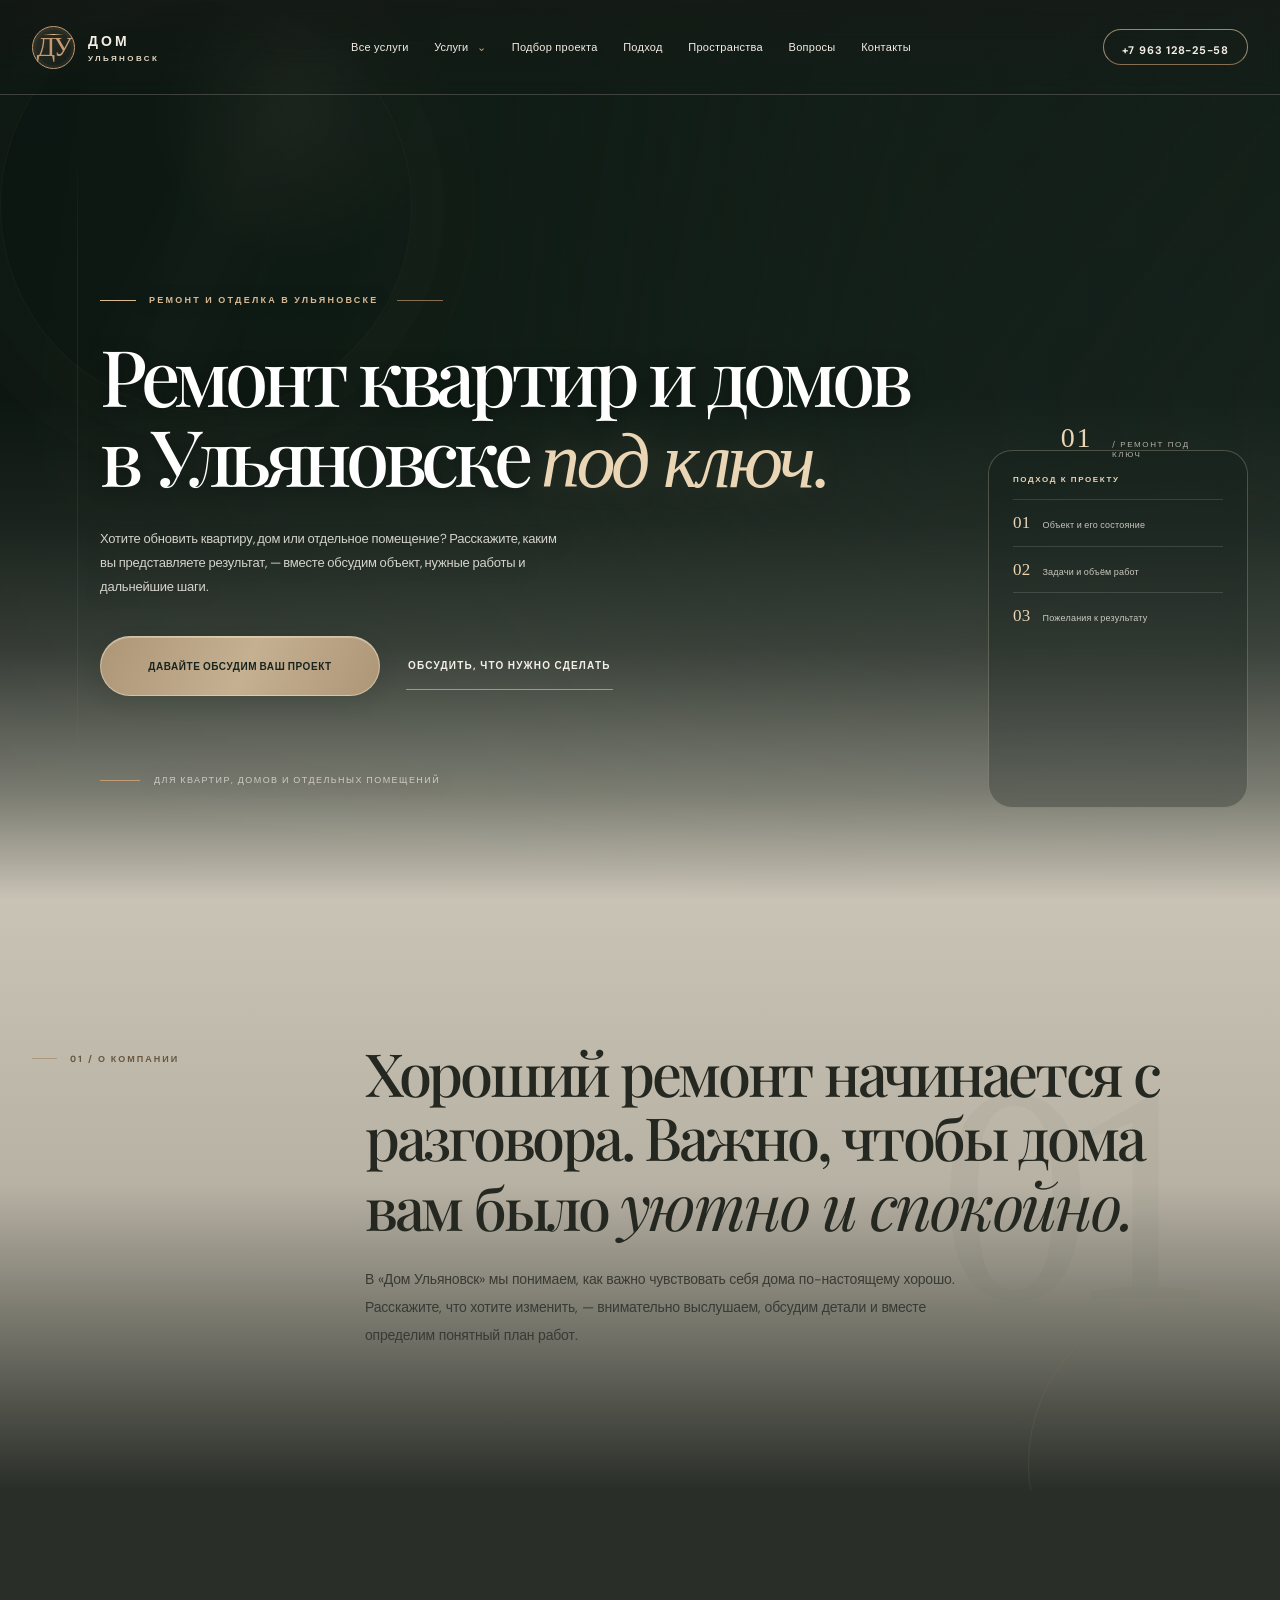
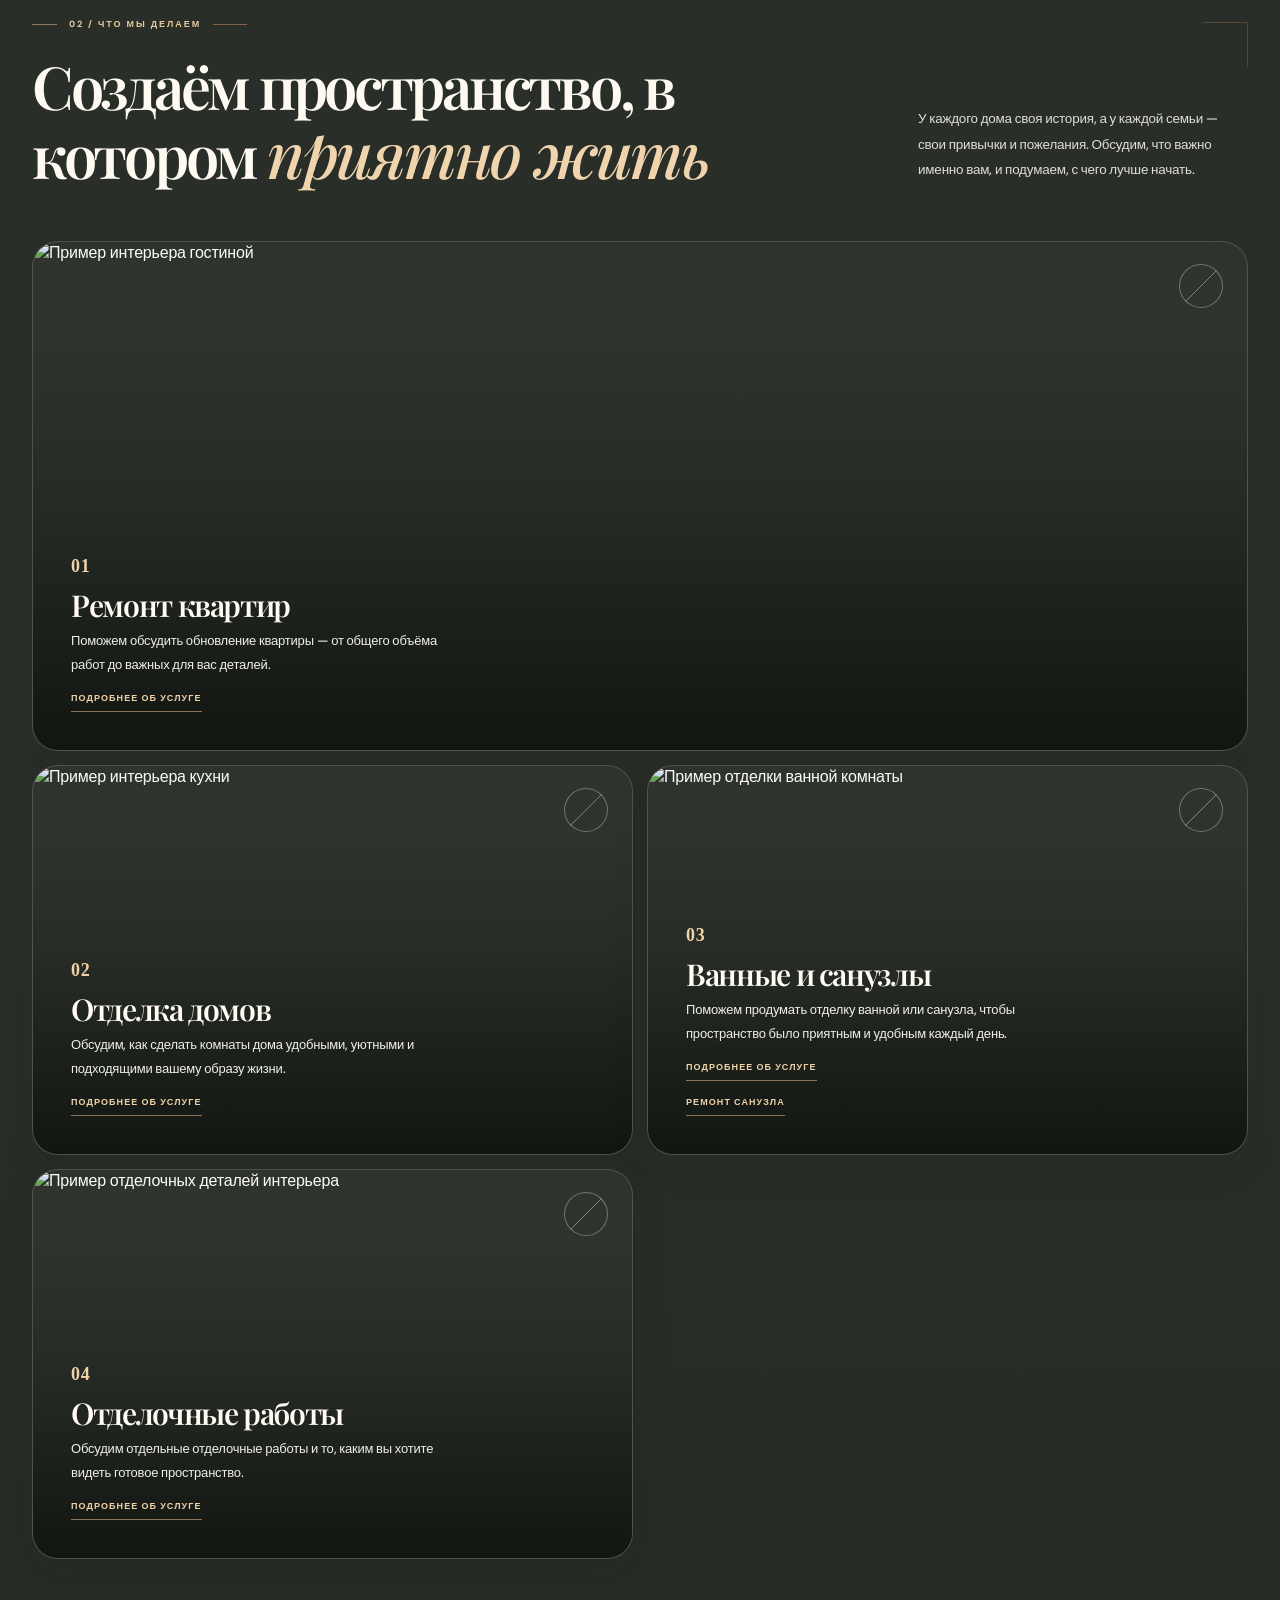
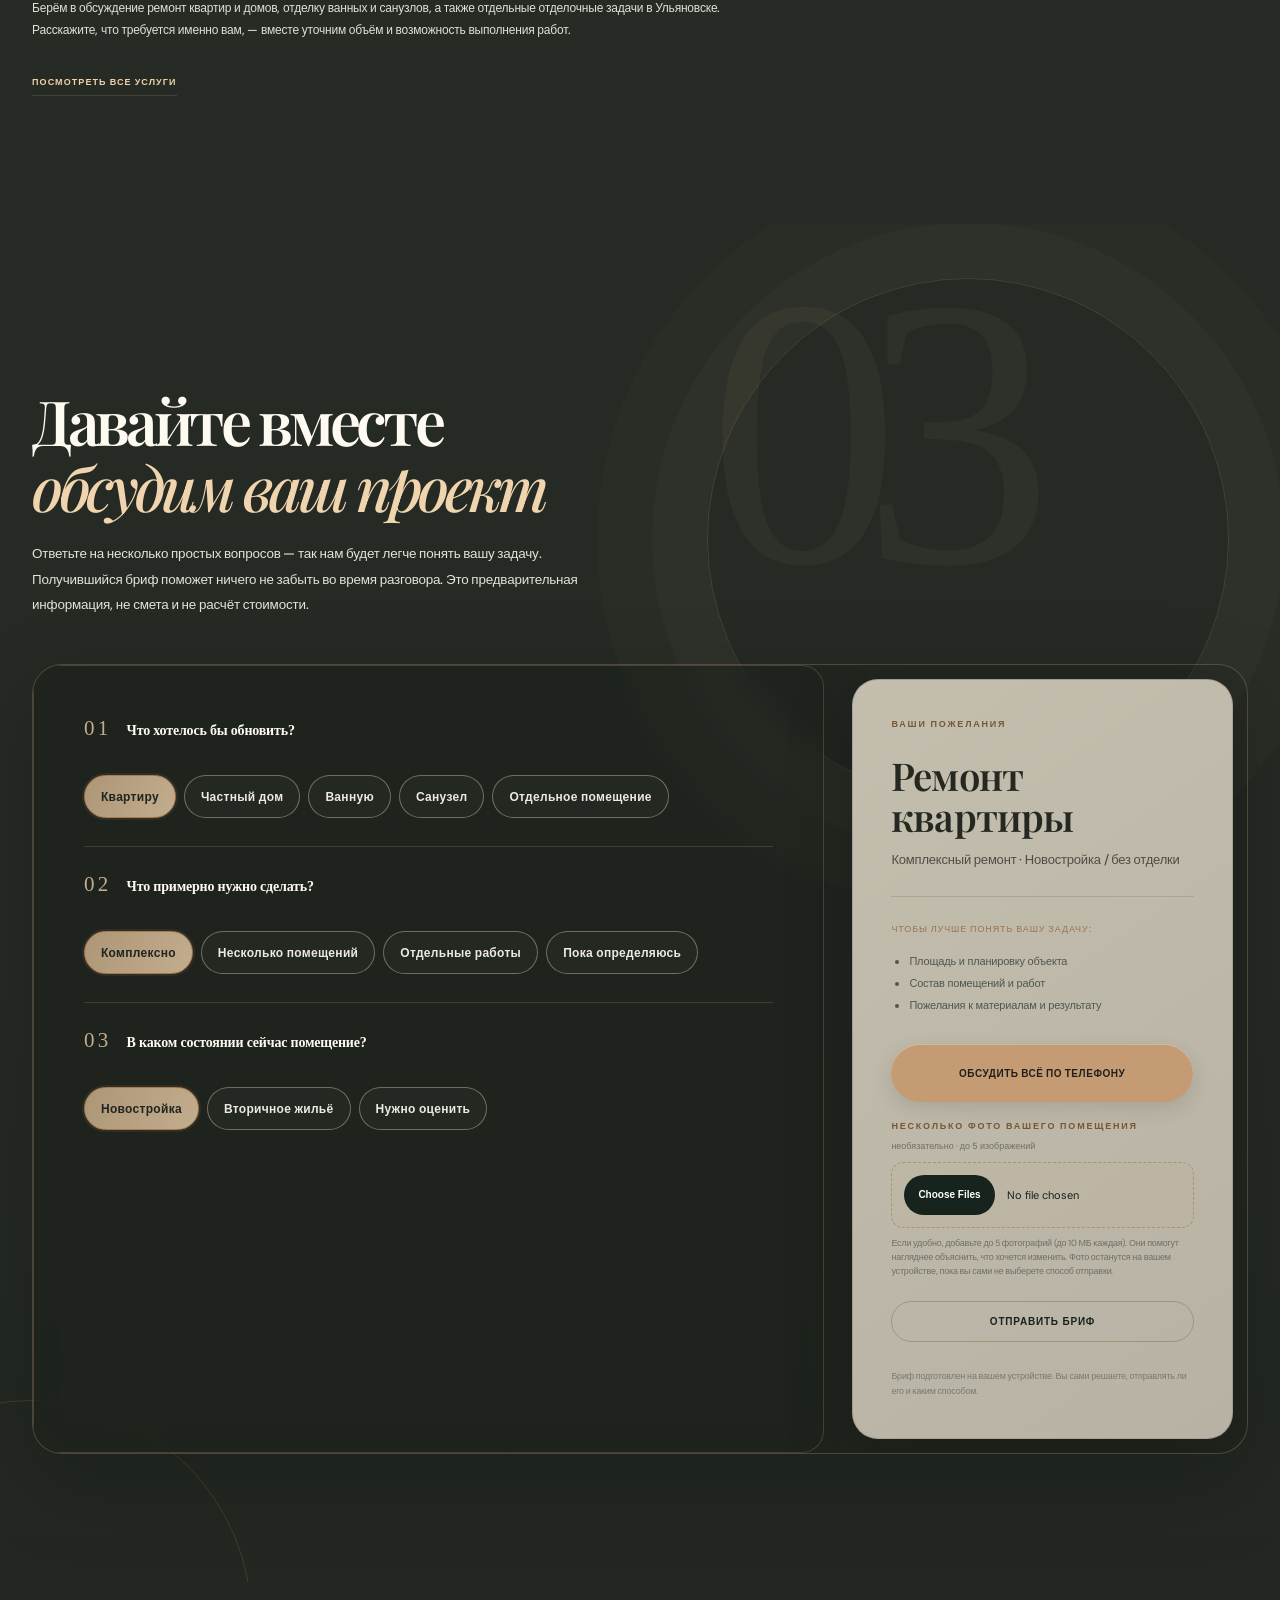
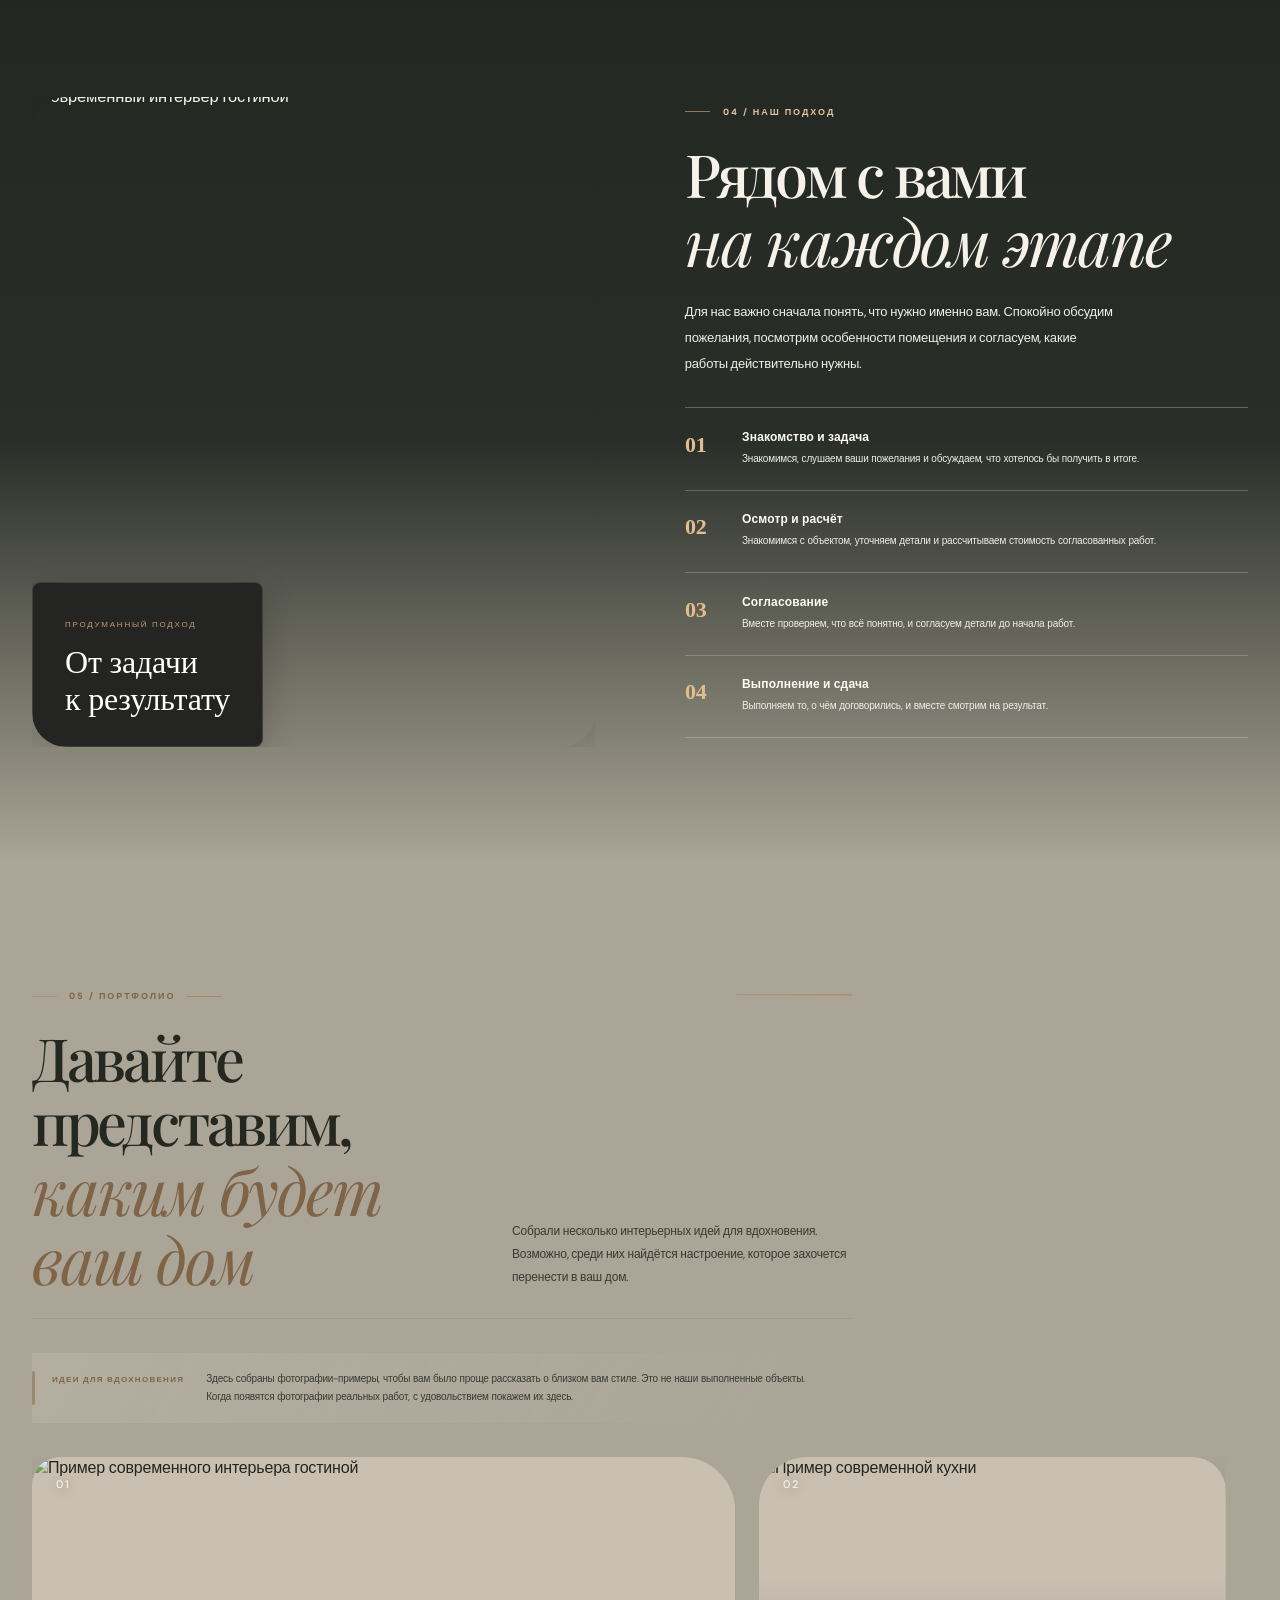
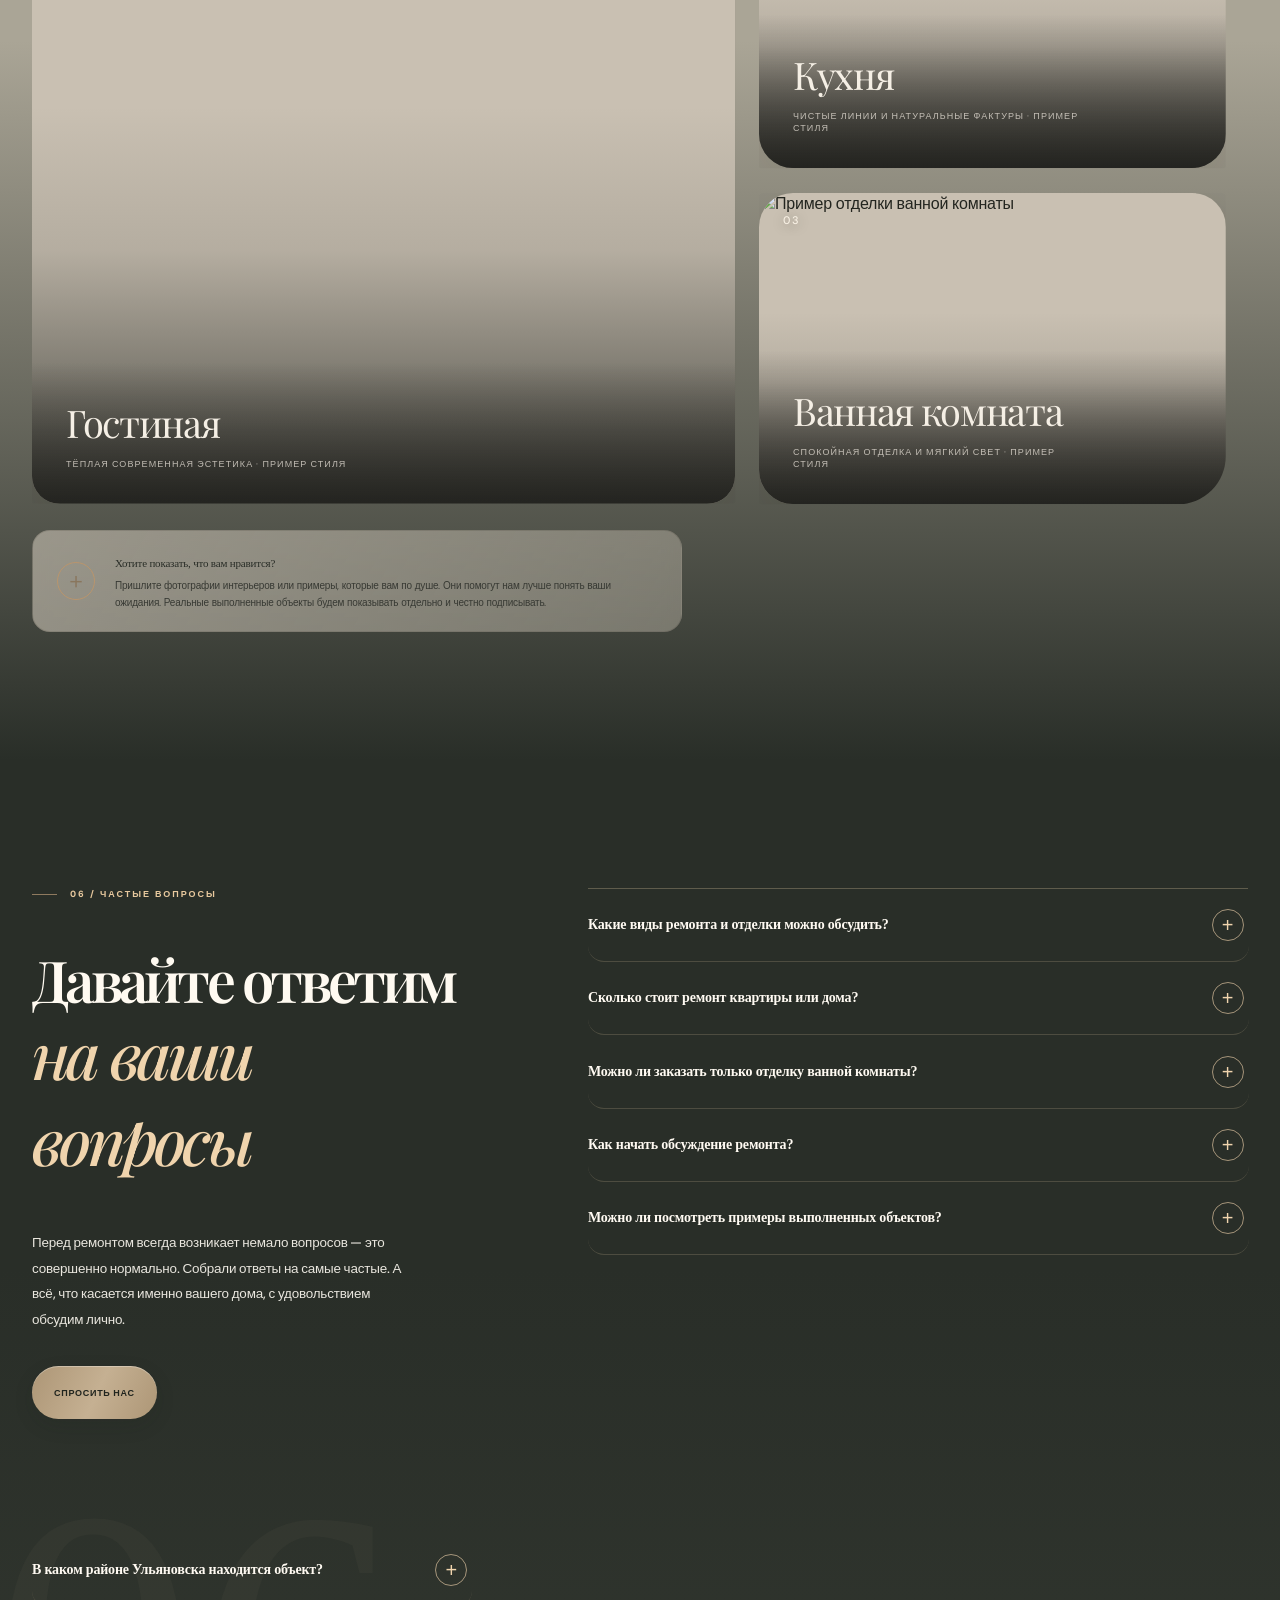
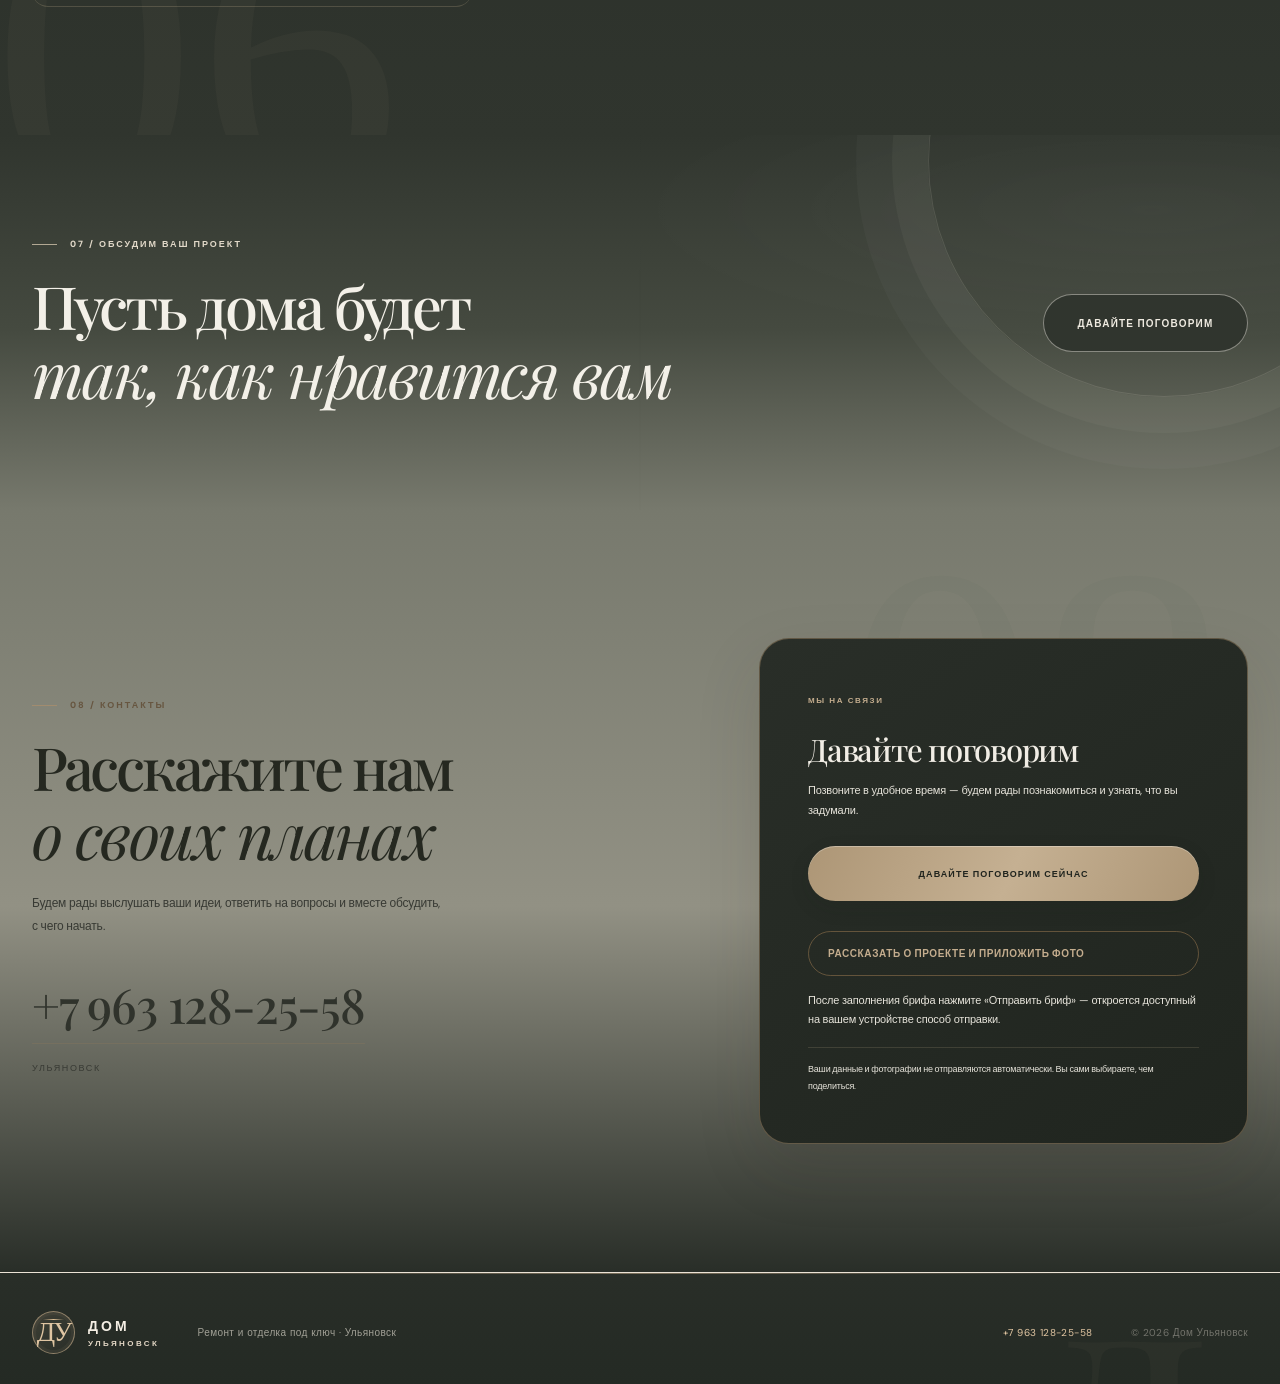
==== commit 63896c00: "Rewrite homepage copy in a warmer, more welcoming tone" ====
--- a/index.html
+++ b/index.html
@@ -5,10 +5,10 @@
   <meta name="viewport" content="width=device-width, initial-scale=1">
   <meta name="theme-color" content="#242522">
   <link rel="canonical" href="https://marcostavar24633-cyber.github.io/remont/">
-  <meta name="description" content="Ремонт квартир и домов под ключ в Ульяновске. Отделка ванных, санузлов и помещений. Обсудите задачу по телефону +7 963 128-25-58.">
+  <meta name="description" content="Помогаем с ремонтом квартир и домов в Ульяновске. Обсудим ваши идеи, пожелания и подходящий объём отделочных работ.">
   <meta property="og:type" content="website">
   <meta property="og:title" content="Ремонт квартир и домов в Ульяновске под ключ — Дом Ульяновск">
-  <meta property="og:description" content="Ремонт квартир и домов под ключ, отделка ванных и помещений в Ульяновске. Обсудим ваш проект.">
+  <meta property="og:description" content="Планируете обновить квартиру, дом или ванную в Ульяновске? Давайте спокойно обсудим ваши идеи и возможные шаги.">
   <meta property="og:locale" content="ru_RU">
   <meta property="og:site_name" content="Дом Ульяновск">
   <meta property="og:url" content="https://marcostavar24633-cyber.github.io/remont/">
@@ -18,7 +18,7 @@
   <meta property="og:image:height" content="630">
   <meta name="twitter:card" content="summary_large_image">
   <meta name="twitter:title" content="Ремонт квартир и домов в Ульяновске под ключ — Дом Ульяновск">
-  <meta name="twitter:description" content="Ремонт квартир и домов под ключ, отделка ванных и помещений в Ульяновске. Обсудим ваш проект.">
+  <meta name="twitter:description" content="Планируете обновить квартиру, дом или ванную в Ульяновске? Давайте спокойно обсудим ваши идеи и возможные шаги.">
   <meta name="twitter:image" content="https://images.unsplash.com/photo-1600210492486-724fe5c67fb0?auto=format&amp;fit=crop&amp;w=1200&amp;h=630&amp;q=85">
   <meta name="twitter:image:alt" content="Пример современного интерьера для оформления страницы">
   <script type="application/ld+json">
@@ -26,7 +26,7 @@
   "@context": "https://schema.org",
   "@type": "HomeAndConstructionBusiness",
   "name": "Дом Ульяновск",
-  "description": "Ремонт квартир и домов под ключ, отделка ванных, санузлов и помещений в Ульяновске.",
+  "description": "Ремонт квартир и домов, отделка ванных, санузлов и помещений в Ульяновске. Помогаем обсудить задачу и определить подходящий объём работ.",
   "url": "https://marcostavar24633-cyber.github.io/remont/",
   "telephone": "+7-963-128-25-58",
   "areaServed": {
@@ -61,7 +61,7 @@
       "name": "Какие виды ремонта и отделки можно обсудить?",
       "acceptedAnswer": {
         "@type": "Answer",
-        "text": "Ремонт квартир, внутренняя отделка домов, работы в ванных и санузлах, а также отдельные отделочные задачи. Возможность выполнения конкретного объёма согласовывается после обсуждения объекта."
+        "text": "Можно обсудить ремонт квартиры или дома, отделку ванной и санузла, а также отдельные отделочные работы. Расскажите, что задумали, — вместе уточним, сможем ли помочь с вашей задачей."
       }
     },
     {
@@ -69,7 +69,7 @@
       "name": "Сколько стоит ремонт квартиры или дома?",
       "acceptedAnswer": {
         "@type": "Answer",
-        "text": "Стоимость зависит от состояния помещения, площади, выбранных материалов и перечня работ. Чтобы подготовить расчёт, сначала нужно обсудить объект и уточнить задачу. Фиксированные цены без этих данных не указываем."
+        "text": "Цена зависит от площади, состояния помещения, материалов и самих работ. Чтобы не называть цифры наугад, сначала давайте познакомимся с вашей задачей и уточним детали. После этого можно будет подготовить расчёт."
       }
     },
     {
@@ -77,7 +77,7 @@
       "name": "Можно ли заказать только отделку ванной комнаты?",
       "acceptedAnswer": {
         "@type": "Answer",
-        "text": "Да, отделка ванных и санузлов указана среди направлений работ. Состав и возможность выполнения конкретной задачи нужно согласовать при обращении."
+        "text": "Да, можно обсудить отдельно ванную комнату или санузел. Расскажите, что хотелось бы изменить, — уточним детали и возможность выполнения работ."
       }
     },
     {
@@ -85,7 +85,7 @@
       "name": "Как начать обсуждение ремонта?",
       "acceptedAnswer": {
         "@type": "Answer",
-        "text": "Позвоните по номеру +7 963 128-25-58. Расскажите, какой объект требует ремонта, где он находится и какие работы планируются. Дальше можно согласовать осмотр и уточнение объёма работ."
+        "text": "Просто позвоните нам по номеру +7 963 128-25-58. Расскажите немного о помещении и о том, что хотите изменить. Мы зададим несколько уточняющих вопросов и договоримся, как лучше двигаться дальше."
       }
     },
     {
@@ -93,7 +93,7 @@
       "name": "Можно ли посмотреть примеры выполненных объектов?",
       "acceptedAnswer": {
         "@type": "Answer",
-        "text": "Фотографии в текущем портфолио — иллюстрации интерьеров, а не подтверждённые объекты компании. Реальные фотографии работ будут добавлены после их предоставления."
+        "text": "Сейчас здесь размещены фотографии-примеры для вдохновения, а не наши завершённые объекты. Мы не хотим вводить вас в заблуждение: реальные фотографии работ добавим, когда сможем ими поделиться."
       }
     },
     {
@@ -101,7 +101,7 @@
       "name": "В каком районе Ульяновска находится объект?",
       "acceptedAnswer": {
         "@type": "Answer",
-        "text": "При обращении назовите район Ульяновска и кратко опишите объект. Возможность выполнения конкретной задачи и дальнейшие шаги уточним индивидуально."
+        "text": "Назовите район Ульяновска и немного расскажите о помещении. Обсудим, сможем ли взяться за вашу задачу и какие шаги подойдут дальше."
       }
     }
   ]
@@ -144,7 +144,7 @@
         </div>
       </div>
       <a href="#approach">Подход</a><a href="#portfolio">Пространства</a><a href="#faq">Вопросы</a><a href="#contacts">Контакты</a>
-      <a class="mobile-nav-call" href="tel:+79631282558">Позвонить · +7 963 128-25-58</a>
+      <a class="mobile-nav-call" href="tel:+79631282558">Давайте поговорим · +7 963 128-25-58</a>
     </nav>
   </header>
 
@@ -155,12 +155,12 @@
       <div class="container hero-content">
         <div class="eyebrow"><span></span> РЕМОНТ И ОТДЕЛКА В УЛЬЯНОВСКЕ</div>
         <h1>Ремонт квартир и домов<br>в Ульяновске <em>под ключ.</em></h1>
-        <p class="hero-lead">Ремонт квартир, частных домов и помещений в Ульяновске. Позвоните, чтобы обсудить объект, перечень работ и дальнейшие шаги.</p>
+        <p class="hero-lead">Хотите обновить квартиру, дом или отдельное помещение? Расскажите, каким вы представляете результат, — вместе обсудим объект, нужные работы и дальнейшие шаги.</p>
         <div class="hero-actions">
-          <a class="button button-accent" href="tel:+79631282558">Позвонить и обсудить проект</a>
-          <a class="text-link" href="#project-studio">Подобрать формат работ</a>
-        </div>
-        <div class="hero-note"><span class="note-line"></span><span>Квартиры · Дома · Помещения</span></div>
+          <a class="button button-accent" href="tel:+79631282558">Давайте обсудим ваш проект</a>
+          <a class="text-link" href="#project-studio">Обсудить, что нужно сделать</a>
+        </div>
+        <div class="hero-note"><span class="note-line"></span><span>Для квартир, домов и отдельных помещений</span></div>
       </div>
       <aside class="hero-index" aria-label="Этапы обсуждения проекта">
         <p>ПОДХОД К ПРОЕКТУ</p>
@@ -177,8 +177,8 @@
       <div class="container intro-grid">
         <p class="section-kicker">01 / О КОМПАНИИ</p>
         <div>
-          <h2>Ремонт — это не только стены и материалы. Это <em>ваш будущий комфорт.</em></h2>
-          <p class="intro-copy">«Дом Ульяновск» — ремонт и отделка под ключ в Ульяновске. Обсудим ваши пожелания, определим объём работ и подготовим понятный план реализации.</p>
+          <h2>Хороший ремонт начинается с разговора. Важно, чтобы дома вам было <em>уютно и спокойно.</em></h2>
+          <p class="intro-copy">В «Дом Ульяновск» мы понимаем, как важно чувствовать себя дома по-настоящему хорошо. Расскажите, что хотите изменить, — внимательно выслушаем, обсудим детали и вместе определим понятный план работ.</p>
         </div>
       </div>
     </section>
@@ -186,25 +186,25 @@
     <section class="services section-pad" id="services">
       <div class="container">
         <div class="section-heading">
-          <div><p class="section-kicker">02 / ЧТО МЫ ДЕЛАЕМ</p><h2>Ремонт и отделка <em>под ваши задачи</em></h2></div>
-          <p>Подберём формат работ под состояние объекта, ваши задачи и желаемый результат.</p>
+          <div><p class="section-kicker">02 / ЧТО МЫ ДЕЛАЕМ</p><h2>Создаём пространство, в котором <em>приятно жить</em></h2></div>
+          <p>У каждого дома своя история, а у каждой семьи — свои привычки и пожелания. Обсудим, что важно именно вам, и подумаем, с чего лучше начать.</p>
         </div>
         <div class="service-grid">
           <article class="service-card service-large">
-            <img width="900" height="600" class="service-photo" src="https://images.unsplash.com/photo-1600210492486-724fe5c67fb0?auto=format&amp;fit=crop&amp;w=900&amp;q=80" alt="Пример интерьера гостиной" loading="lazy" decoding="async"><div class="service-info"><span>01</span><h3>Ремонт квартир</h3><p>Комплексное обновление жилого пространства.</p><a class="service-more" href="remont-kvartir.html">Подробнее об услуге</a></div>
+            <img width="900" height="600" class="service-photo" src="https://images.unsplash.com/photo-1600210492486-724fe5c67fb0?auto=format&amp;fit=crop&amp;w=900&amp;q=80" alt="Пример интерьера гостиной" loading="lazy" decoding="async"><div class="service-info"><span>01</span><h3>Ремонт квартир</h3><p>Поможем обсудить обновление квартиры — от общего объёма работ до важных для вас деталей.</p><a class="service-more" href="remont-kvartir.html">Подробнее об услуге</a></div>
           </article>
           <article class="service-card">
-            <img width="900" height="600" class="service-photo" src="https://images.unsplash.com/photo-1600607687939-ce8a6c25118c?auto=format&amp;fit=crop&amp;w=900&amp;q=80" alt="Пример интерьера кухни" loading="lazy" decoding="async"><div class="service-info"><span>02</span><h3>Отделка домов</h3><p>Внутренняя отделка и обустройство дома.</p><a class="service-more" href="otdelka-domov.html">Подробнее об услуге</a></div>
+            <img width="900" height="600" class="service-photo" src="https://images.unsplash.com/photo-1600607687939-ce8a6c25118c?auto=format&amp;fit=crop&amp;w=900&amp;q=80" alt="Пример интерьера кухни" loading="lazy" decoding="async"><div class="service-info"><span>02</span><h3>Отделка домов</h3><p>Обсудим, как сделать комнаты дома удобными, уютными и подходящими вашему образу жизни.</p><a class="service-more" href="otdelka-domov.html">Подробнее об услуге</a></div>
           </article>
           <article class="service-card">
-            <img width="900" height="600" class="service-photo" src="https://images.unsplash.com/photo-1600566753086-00f18fb6b3ea?auto=format&amp;fit=crop&amp;w=900&amp;q=80" alt="Пример отделки ванной комнаты" loading="lazy" decoding="async"><div class="service-info"><span>03</span><h3>Ванные и санузлы</h3><p>Отделка помещений с вниманием к деталям.</p><a class="service-more" href="otdelka-vannoy.html">Подробнее об услуге</a><a class="service-more" href="remont-sanuzla.html">Ремонт санузла</a></div>
+            <img width="900" height="600" class="service-photo" src="https://images.unsplash.com/photo-1600566753086-00f18fb6b3ea?auto=format&amp;fit=crop&amp;w=900&amp;q=80" alt="Пример отделки ванной комнаты" loading="lazy" decoding="async"><div class="service-info"><span>03</span><h3>Ванные и санузлы</h3><p>Поможем продумать отделку ванной или санузла, чтобы пространство было приятным и удобным каждый день.</p><a class="service-more" href="otdelka-vannoy.html">Подробнее об услуге</a><a class="service-more" href="remont-sanuzla.html">Ремонт санузла</a></div>
           </article>
           <article class="service-card">
-            <img width="900" height="600" class="service-photo" src="https://images.unsplash.com/photo-1600607687920-4e2a09cf159d?auto=format&amp;fit=crop&amp;w=900&amp;q=80" alt="Пример отделочных деталей интерьера" loading="lazy" decoding="async"><div class="service-info"><span>04</span><h3>Отделочные работы</h3><p>Работы по обновлению и завершению интерьера.</p><a class="service-more" href="otdelochnye-raboty.html">Подробнее об услуге</a></div>
+            <img width="900" height="600" class="service-photo" src="https://images.unsplash.com/photo-1600607687920-4e2a09cf159d?auto=format&amp;fit=crop&amp;w=900&amp;q=80" alt="Пример отделочных деталей интерьера" loading="lazy" decoding="async"><div class="service-info"><span>04</span><h3>Отделочные работы</h3><p>Обсудим отдельные отделочные работы и то, каким вы хотите видеть готовое пространство.</p><a class="service-more" href="otdelochnye-raboty.html">Подробнее об услуге</a></div>
           </article>
         </div>
-        <p class="small-note">Ремонт квартир и частных домов, отделка ванных и санузлов, отдельные отделочные работы в Ульяновске. Точный перечень и возможность выполнения конкретной задачи согласовываются после обсуждения объекта.</p>
-        <a class="service-more" href="uslugi.html">Весь каталог услуг</a>
+        <p class="small-note">Берём в обсуждение ремонт квартир и домов, отделку ванных и санузлов, а также отдельные отделочные задачи в Ульяновске. Расскажите, что требуется именно вам, — вместе уточним объём и возможность выполнения работ.</p>
+        <a class="service-more" href="uslugi.html">Посмотреть все услуги</a>
       </div>
     </section>
 
@@ -212,13 +212,13 @@
       <div class="container">
         <div class="studio-heading">
           <p class="section-kicker">03 / НАЧНИТЕ С ЗАДАЧИ</p>
-          <h2>Соберём контур<br><em>вашего проекта</em></h2>
-          <p>Выберите несколько параметров — и получите краткий план того, что стоит обсудить при звонке. Это не смета и не автоматическое обещание стоимости.</p>
+          <h2>Давайте вместе<br><em>обсудим ваш проект</em></h2>
+          <p>Ответьте на несколько простых вопросов — так нам будет легче понять вашу задачу. Получившийся бриф поможет ничего не забыть во время разговора. Это предварительная информация, не смета и не расчёт стоимости.</p>
         </div>
         <div class="planner-shell">
           <div class="planner-main">
             <fieldset class="planner-step">
-              <legend><span>01</span> Что планируете обновить?</legend>
+              <legend><span>01</span> Что хотелось бы обновить?</legend>
               <div class="planner-options">
                 <button type="button" data-planner-group="object" data-value="Квартира" aria-pressed="true">Квартиру</button>
                 <button type="button" data-planner-group="object" data-value="Частный дом" aria-pressed="false">Частный дом</button>
@@ -228,7 +228,7 @@
               </div>
             </fieldset>
             <fieldset class="planner-step">
-              <legend><span>02</span> Какой объём работ нужен?</legend>
+              <legend><span>02</span> Что примерно нужно сделать?</legend>
               <div class="planner-options">
                 <button type="button" data-planner-group="scope" data-value="Комплексный ремонт" aria-pressed="true">Комплексно</button>
                 <button type="button" data-planner-group="scope" data-value="Отдельные помещения" aria-pressed="false">Несколько помещений</button>
@@ -237,7 +237,7 @@
               </div>
             </fieldset>
             <fieldset class="planner-step">
-              <legend><span>03</span> Каково текущее состояние?</legend>
+              <legend><span>03</span> В каком состоянии сейчас помещение?</legend>
               <div class="planner-options">
                 <button type="button" data-planner-group="condition" data-value="Новостройка / без отделки" aria-pressed="true">Новостройка</button>
                 <button type="button" data-planner-group="condition" data-value="Вторичное жильё" aria-pressed="false">Вторичное жильё</button>
@@ -246,23 +246,23 @@
             </fieldset>
           </div>
           <aside class="planner-result" aria-live="polite">
-            <span class="planner-result-label">ВАШ ЧЕРНОВОЙ БРИФ</span>
+            <span class="planner-result-label">ВАШИ ПОЖЕЛАНИЯ</span>
             <h3 id="planner-title">Ремонт квартиры</h3>
             <p id="planner-summary">Комплексный ремонт · Новостройка / без отделки</p>
             <div class="planner-divider"></div>
-            <p class="planner-hint">При разговоре полезно уточнить:</p>
-            <ul id="planner-checklist"><li>Площадь и планировку объекта</li><li>Состав помещений и работ</li><li>Пожелания к материалам и результату</li></ul>
-            <a class="button button-accent planner-call" href="tel:+79631282558">Обсудить по телефону</a>
+            <p class="planner-hint">Чтобы лучше понять вашу задачу:</p>
+            <ul id="planner-checklist"><li>Площадь и планировку помещения</li><li>Какие комнаты и работы вас интересуют</li><li>Ваши пожелания к материалам и будущему интерьеру</li></ul>
+            <a class="button button-accent planner-call" href="tel:+79631282558">Обсудить всё по телефону</a>
             <div class="planner-photos">
-              <label class="planner-photos-label" for="planner-photos-input">Фотографии объекта <span>необязательно · до 5 изображений</span></label>
+              <label class="planner-photos-label" for="planner-photos-input">Несколько фото вашего помещения <span>необязательно · до 5 изображений</span></label>
               <input id="planner-photos-input" class="planner-photos-input" type="file" accept="image/*" multiple aria-describedby="planner-photos-help planner-share-status">
-              <p class="planner-photos-help" id="planner-photos-help">Выберите до 5 фотографий размером не более 10 МБ каждая. Файлы останутся на вашем устройстве до выбора приложения для отправки.</p>
+              <p class="planner-photos-help" id="planner-photos-help">Если удобно, добавьте до 5 фотографий (до 10 МБ каждая). Они помогут нагляднее объяснить, что хочется изменить. Фото останутся на вашем устройстве, пока вы сами не выберете способ отправки.</p>
               <div class="planner-photos-preview" id="planner-photos-preview" aria-label="Предпросмотр выбранных фотографий"></div>
               <button class="planner-photos-clear" id="planner-photos-clear" type="button" hidden>Убрать все фотографии</button>
             </div>
-            <button class="planner-share" id="planner-share" type="button">Поделиться брифом</button>
+            <button class="planner-share" id="planner-share" type="button">Отправить бриф</button>
             <p class="planner-share-status" id="planner-share-status" role="status" aria-live="polite"></p>
-            <small>Бриф формируется на вашем устройстве. Никакие данные автоматически не отправляются.</small>
+            <small>Бриф подготовлен на вашем устройстве. Вы сами решаете, отправлять ли его и каким способом.</small>
           </aside>
         </div>
       </div>
@@ -276,13 +276,13 @@
         </div>
         <div class="approach-content">
           <p class="section-kicker">04 / НАШ ПОДХОД</p>
-          <h2>Понятный процесс<br>на каждом <em>этапе</em></h2>
-          <p class="approach-desc">Начинаем с разговора о ваших ожиданиях. Затем уточняем детали объекта и согласовываем состав работ.</p>
+          <h2>Рядом с вами<br><em>на каждом этапе</em></h2>
+          <p class="approach-desc">Для нас важно сначала понять, что нужно именно вам. Спокойно обсудим пожелания, посмотрим особенности помещения и согласуем, какие работы действительно нужны.</p>
           <div class="steps">
-            <div class="step"><b>01</b><div><h3>Знакомство и задача</h3><p>Обсуждаем объект, пожелания и сроки.</p></div></div>
-            <div class="step"><b>02</b><div><h3>Осмотр и расчёт</h3><p>Уточняем объём работ и готовим смету.</p></div></div>
-            <div class="step"><b>03</b><div><h3>Согласование</h3><p>Фиксируем договорённости до начала работ.</p></div></div>
-            <div class="step"><b>04</b><div><h3>Выполнение и сдача</h3><p>Выполняем согласованные работы и принимаем результат.</p></div></div>
+            <div class="step"><b>01</b><div><h3>Знакомство и задача</h3><p>Знакомимся, слушаем ваши пожелания и обсуждаем, что хотелось бы получить в итоге.</p></div></div>
+            <div class="step"><b>02</b><div><h3>Осмотр и расчёт</h3><p>Знакомимся с объектом, уточняем детали и рассчитываем стоимость согласованных работ.</p></div></div>
+            <div class="step"><b>03</b><div><h3>Согласование</h3><p>Вместе проверяем, что всё понятно, и согласуем детали до начала работ.</p></div></div>
+            <div class="step"><b>04</b><div><h3>Выполнение и сдача</h3><p>Выполняем то, о чём договорились, и вместе смотрим на результат.</p></div></div>
           </div>
         </div>
       </div>
@@ -291,12 +291,12 @@
     <section class="portfolio section-pad" id="portfolio">
       <div class="container">
         <div class="section-heading">
-          <div><p class="section-kicker">05 / ПОРТФОЛИО</p><h2>Интерьер начинается <em>с идеи</em></h2></div>
-          <p>Подборка интерьерных примеров, которые помогают представить возможные направления отделки.</p>
+          <div><p class="section-kicker">05 / ПОРТФОЛИО</p><h2>Давайте представим,<br><em>каким будет ваш дом</em></h2></div>
+          <p>Собрали несколько интерьерных идей для вдохновения. Возможно, среди них найдётся настроение, которое захочется перенести в ваш дом.</p>
         </div>
         <div class="portfolio-intro">
-          <span class="portfolio-tag">ВИЗУАЛЬНОЕ НАПРАВЛЕНИЕ</span>
-          <p>Фотографии ниже — примеры интерьеров для демонстрации стиля. Это не выполненные объекты компании. После получения ваших снимков заменим их на реальные проекты.</p>
+          <span class="portfolio-tag">ИДЕИ ДЛЯ ВДОХНОВЕНИЯ</span>
+          <p>Здесь собраны фотографии-примеры, чтобы вам было проще рассказать о близком вам стиле. Это не наши выполненные объекты. Когда появятся фотографии реальных работ, с удовольствием покажем их здесь.</p>
         </div>
         <div class="portfolio-grid">
           <figure class="portfolio-item portfolio-item-wide"><img src="https://images.unsplash.com/photo-1600210492486-724fe5c67fb0?auto=format&fit=crop&w=1400&q=85" alt="Пример современного интерьера гостиной" tabindex="0" role="button" aria-label="Открыть изображение: Пример современного интерьера гостиной" width="1400" height="933" loading="lazy" decoding="async"><figcaption><b>Гостиная</b><span>Тёплая современная эстетика · пример стиля</span></figcaption></figure>
@@ -304,7 +304,7 @@
           <figure class="portfolio-item"><img src="https://images.unsplash.com/photo-1600566753086-00f18fb6b3ea?auto=format&fit=crop&w=1000&q=85" alt="Пример отделки ванной комнаты" tabindex="0" role="button" aria-label="Открыть изображение: Пример отделки ванной комнаты" width="1000" height="667" loading="lazy" decoding="async"><figcaption><b>Ванная комната</b><span>Спокойная отделка и мягкий свет · пример стиля</span></figcaption></figure>
         </div>
         <dialog class="gallery-lightbox" aria-label="Просмотр изображения"><button class="gallery-close" type="button" aria-label="Закрыть изображение">×</button><img class="gallery-lightbox-image" alt="" width="1400" height="933" decoding="async"><p class="gallery-lightbox-caption"></p></dialog>
-        <div class="portfolio-upload-note"><span class="placeholder-icon">＋</span><div><b>Есть фотографии ваших объектов?</b><p>Добавим реальные работы, подписи и описание выполненных задач. Не будем выдавать чужие интерьеры за проекты компании.</p></div></div>
+        <div class="portfolio-upload-note"><span class="placeholder-icon">＋</span><div><b>Хотите показать, что вам нравится?</b><p>Пришлите фотографии интерьеров или примеры, которые вам по душе. Они помогут нам лучше понять ваши ожидания. Реальные выполненные объекты будем показывать отдельно и честно подписывать.</p></div></div>
       </div>
     </section>
 
@@ -312,40 +312,40 @@
       <div class="container faq-grid">
         <div class="faq-heading">
           <p class="section-kicker">06 / ЧАСТЫЕ ВОПРОСЫ</p>
-          <h2>Что важно знать<br><em>перед началом</em></h2>
-          <p>Коротко отвечаем на основные вопросы о ремонте и отделке в Ульяновске. Детали конкретного объекта обсудим по телефону.</p>
-          <a class="button button-accent" href="tel:+79631282558">Задать свой вопрос</a>
+          <h2>Давайте ответим<br><em>на ваши вопросы</em></h2>
+          <p>Перед ремонтом всегда возникает немало вопросов — это совершенно нормально. Собрали ответы на самые частые. А всё, что касается именно вашего дома, с удовольствием обсудим лично.</p>
+          <a class="button button-accent" href="tel:+79631282558">Спросить нас</a>
         </div>
         <div class="faq-list">
           <details class="faq-item">
             <summary>Какие виды ремонта и отделки можно обсудить?</summary>
-            <p>Ремонт квартир, внутренняя отделка домов, работы в ванных и санузлах, а также отдельные отделочные задачи. Возможность выполнения конкретного объёма согласовывается после обсуждения объекта.</p>
+            <p>Можно обсудить ремонт квартиры или дома, отделку ванной и санузла, а также отдельные отделочные работы. Расскажите, что задумали, — вместе уточним, сможем ли помочь с вашей задачей.</p>
           </details>
           <details class="faq-item">
             <summary>Сколько стоит ремонт квартиры или дома?</summary>
-            <p>Стоимость зависит от состояния помещения, площади, выбранных материалов и перечня работ. Чтобы подготовить расчёт, сначала нужно обсудить объект и уточнить задачу. Фиксированные цены без этих данных не указываем.</p>
+            <p>Цена зависит от площади, состояния помещения, материалов и самих работ. Чтобы не называть цифры наугад, сначала давайте познакомимся с вашей задачей и уточним детали. После этого можно будет подготовить расчёт.</p>
           </details>
           <details class="faq-item">
             <summary>Можно ли заказать только отделку ванной комнаты?</summary>
-            <p>Да, отделка ванных и санузлов указана среди направлений работ. Состав и возможность выполнения конкретной задачи нужно согласовать при обращении.</p>
+            <p>Да, можно обсудить отдельно ванную комнату или санузел. Расскажите, что хотелось бы изменить, — уточним детали и возможность выполнения работ.</p>
           </details>
           <details class="faq-item">
             <summary>Как начать обсуждение ремонта?</summary>
-            <p>Позвоните по номеру +7 963 128-25-58. Расскажите, какой объект требует ремонта, где он находится и какие работы планируются. Дальше можно согласовать осмотр и уточнение объёма работ.</p>
+            <p>Просто позвоните нам по номеру +7 963 128-25-58. Расскажите немного о помещении и о том, что хотите изменить. Мы зададим несколько уточняющих вопросов и договоримся, как лучше двигаться дальше.</p>
           </details>
           <details class="faq-item">
             <summary>Можно ли посмотреть примеры выполненных объектов?</summary>
-            <p>Фотографии в текущем портфолио — иллюстрации интерьеров, а не подтверждённые объекты компании. Реальные фотографии работ будут добавлены после их предоставления.</p>
-          </details>
-        </div>
-      <details class="faq-item"><summary>В каком районе Ульяновска находится объект?</summary><p>При обращении назовите район Ульяновска и кратко опишите объект. Возможность выполнения конкретной задачи и дальнейшие шаги уточним индивидуально.</p></details>
+            <p>Сейчас здесь размещены фотографии-примеры для вдохновения, а не наши завершённые объекты. Мы не хотим вводить вас в заблуждение: реальные фотографии работ добавим, когда сможем ими поделиться.</p>
+          </details>
+        </div>
+      <details class="faq-item"><summary>В каком районе Ульяновска находится объект?</summary><p>Назовите район Ульяновска и немного расскажите о помещении. Обсудим, сможем ли взяться за вашу задачу и какие шаги подойдут дальше.</p></details>
 </div>
     </section>
 
     <section class="cta-band">
       <div class="container cta-inner">
-        <div><p class="section-kicker">07 / ОБСУДИМ ВАШ ПРОЕКТ</p><h2>Готовы обновить<br><em>своё пространство?</em></h2></div>
-        <a class="button button-light" href="tel:+79631282558">Позвонить</a>
+        <div><p class="section-kicker">07 / ОБСУДИМ ВАШ ПРОЕКТ</p><h2>Пусть дома будет<br><em>так, как нравится вам</em></h2></div>
+        <a class="button button-light" href="tel:+79631282558">Давайте поговорим</a>
       </div>
     </section>
 
@@ -353,25 +353,25 @@
       <div class="container contacts-grid">
         <div>
           <p class="section-kicker">08 / КОНТАКТЫ</p>
-          <h2>Давайте обсудим<br><em>вашу задачу</em></h2>
-          <p class="contact-copy">Позвоните, чтобы рассказать о проекте и договориться о следующем шаге.</p>
+          <h2>Расскажите нам<br><em>о своих планах</em></h2>
+          <p class="contact-copy">Будем рады выслушать ваши идеи, ответить на вопросы и вместе обсудить, с чего начать.</p>
           <a class="contact-phone" href="tel:+79631282558">+7 963 128-25-58</a>
           <p class="contact-location">Ульяновск</p>
         </div>
         <div class="contact-panel">
-          <span class="panel-label">СВЯЗАТЬСЯ С НАМИ</span>
-          <h3>Удобнее по телефону?</h3>
-          <p>Нажмите кнопку — откроется приложение для звонка.</p>
-          <a class="button button-accent button-full" href="tel:+79631282558">Позвонить сейчас</a>
-          <a class="contact-brief-link" href="#project-studio">Составить бриф и приложить фото</a>
-          <p class="contact-share-hint">После заполнения брифа нажмите «Поделиться брифом» — откроется доступный на вашем устройстве способ отправки.</p>
-          <p class="privacy-note">Никакие данные и фотографии автоматически не отправляются и не сохраняются на сайте.</p>
+          <span class="panel-label">МЫ НА СВЯЗИ</span>
+          <h3>Давайте поговорим</h3>
+          <p>Позвоните в удобное время — будем рады познакомиться и узнать, что вы задумали.</p>
+          <a class="button button-accent button-full" href="tel:+79631282558">Давайте поговорим сейчас</a>
+          <a class="contact-brief-link" href="#project-studio">Рассказать о проекте и приложить фото</a>
+          <p class="contact-share-hint">После заполнения брифа нажмите «Отправить бриф» — откроется доступный на вашем устройстве способ отправки.</p>
+          <p class="privacy-note">Ваши данные и фотографии не отправляются автоматически. Вы сами выбираете, чем поделиться.</p>
         </div>
       </div>
     </section>
   </main>
 
-  <a class="mobile-call" href="tel:+79631282558" aria-label="Позвонить в Дом Ульяновск">Позвонить</a>
+  <a class="mobile-call" href="tel:+79631282558" aria-label="Давайте поговорим в Дом Ульяновск">Давайте поговорим</a>
   <footer class="footer">
     <div class="container footer-inner">
       <a class="brand brand-footer" href="#top"><span class="brand-mark">ДУ</span><span><b>ДОМ</b><small>УЛЬЯНОВСК</small></span></a>
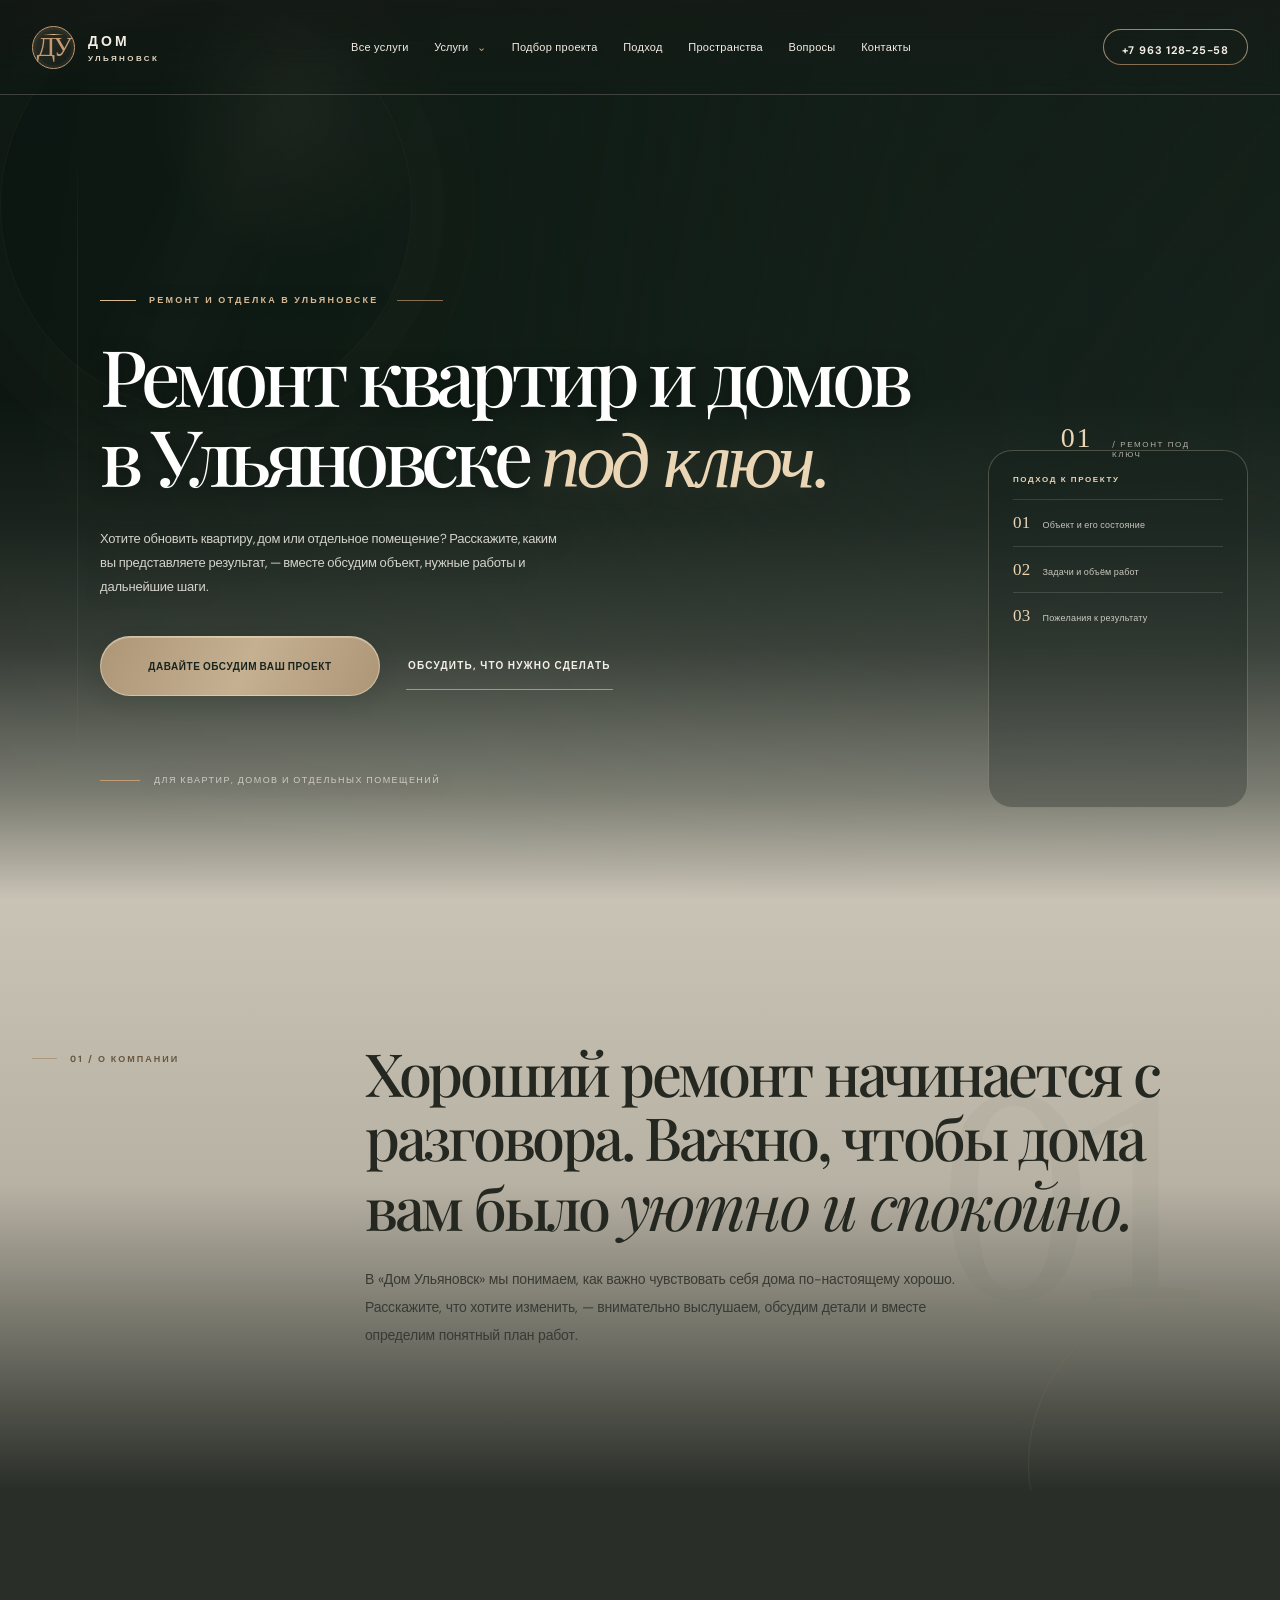
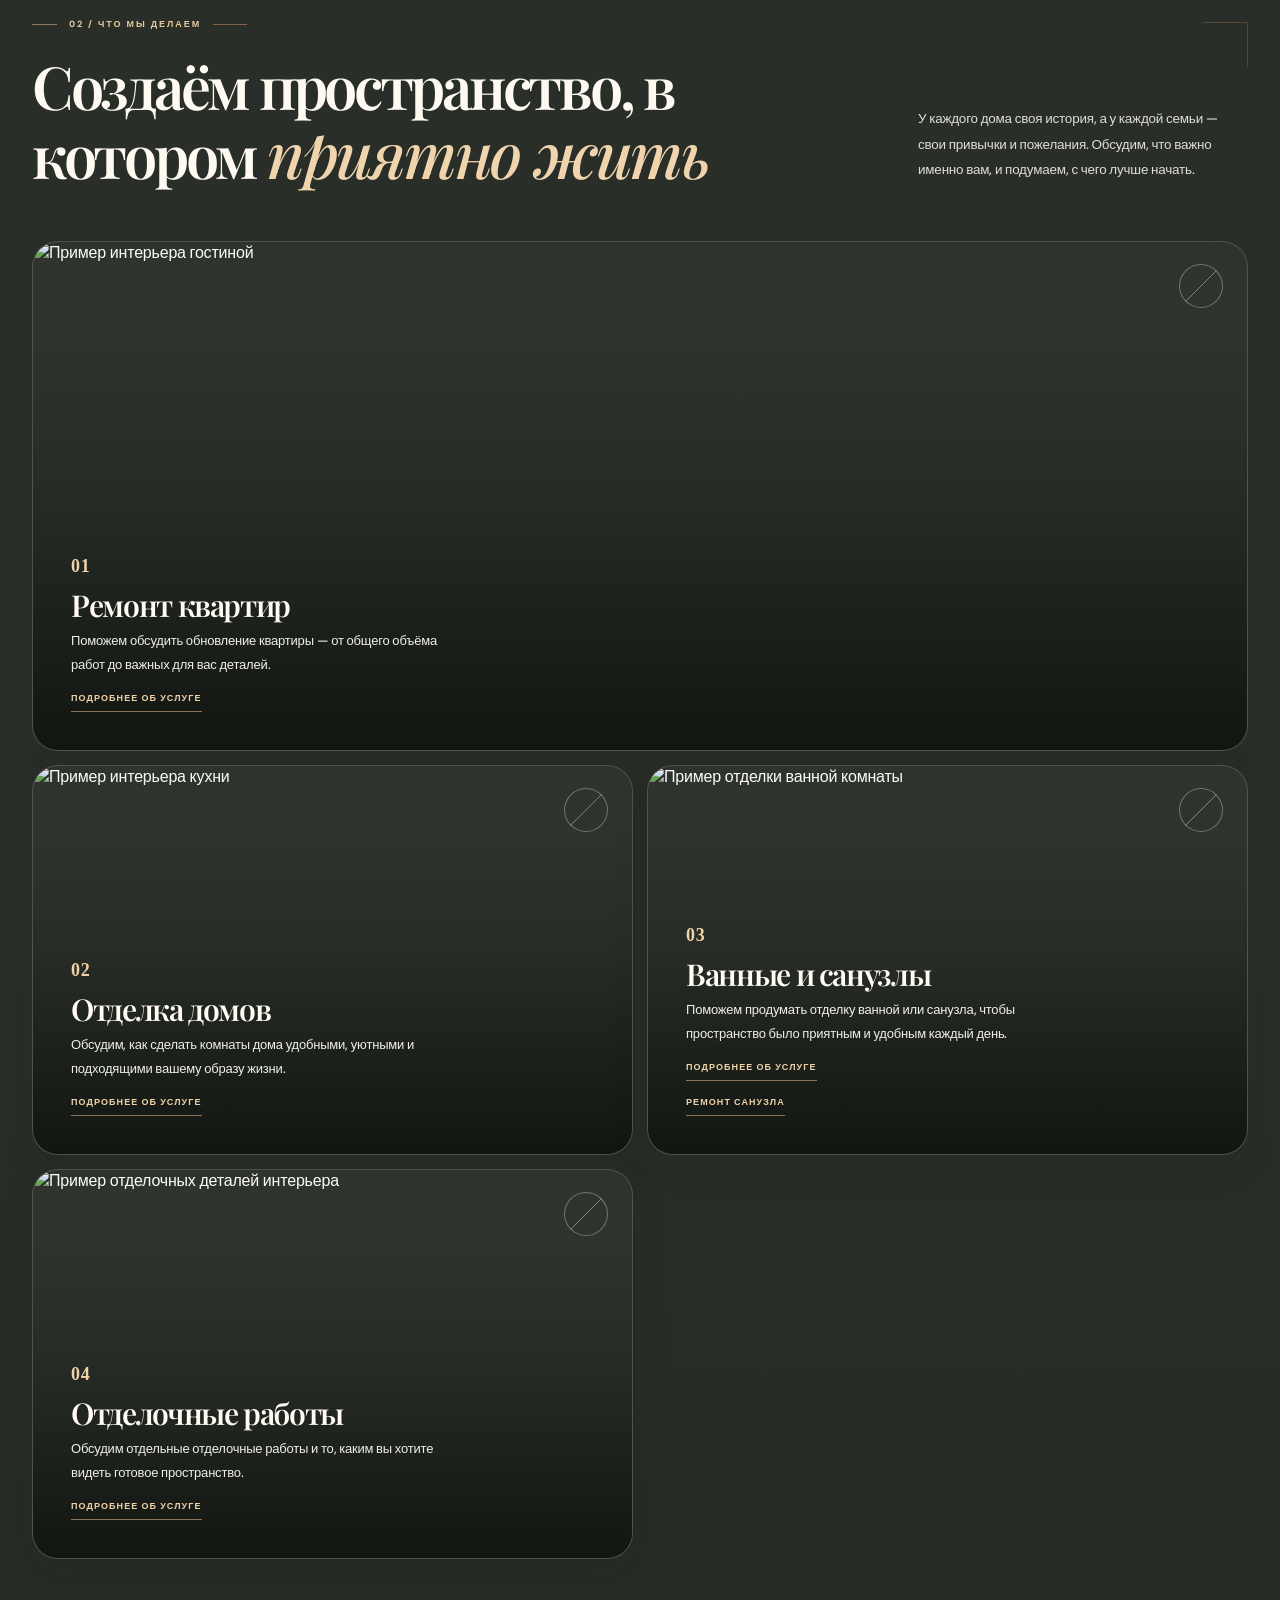
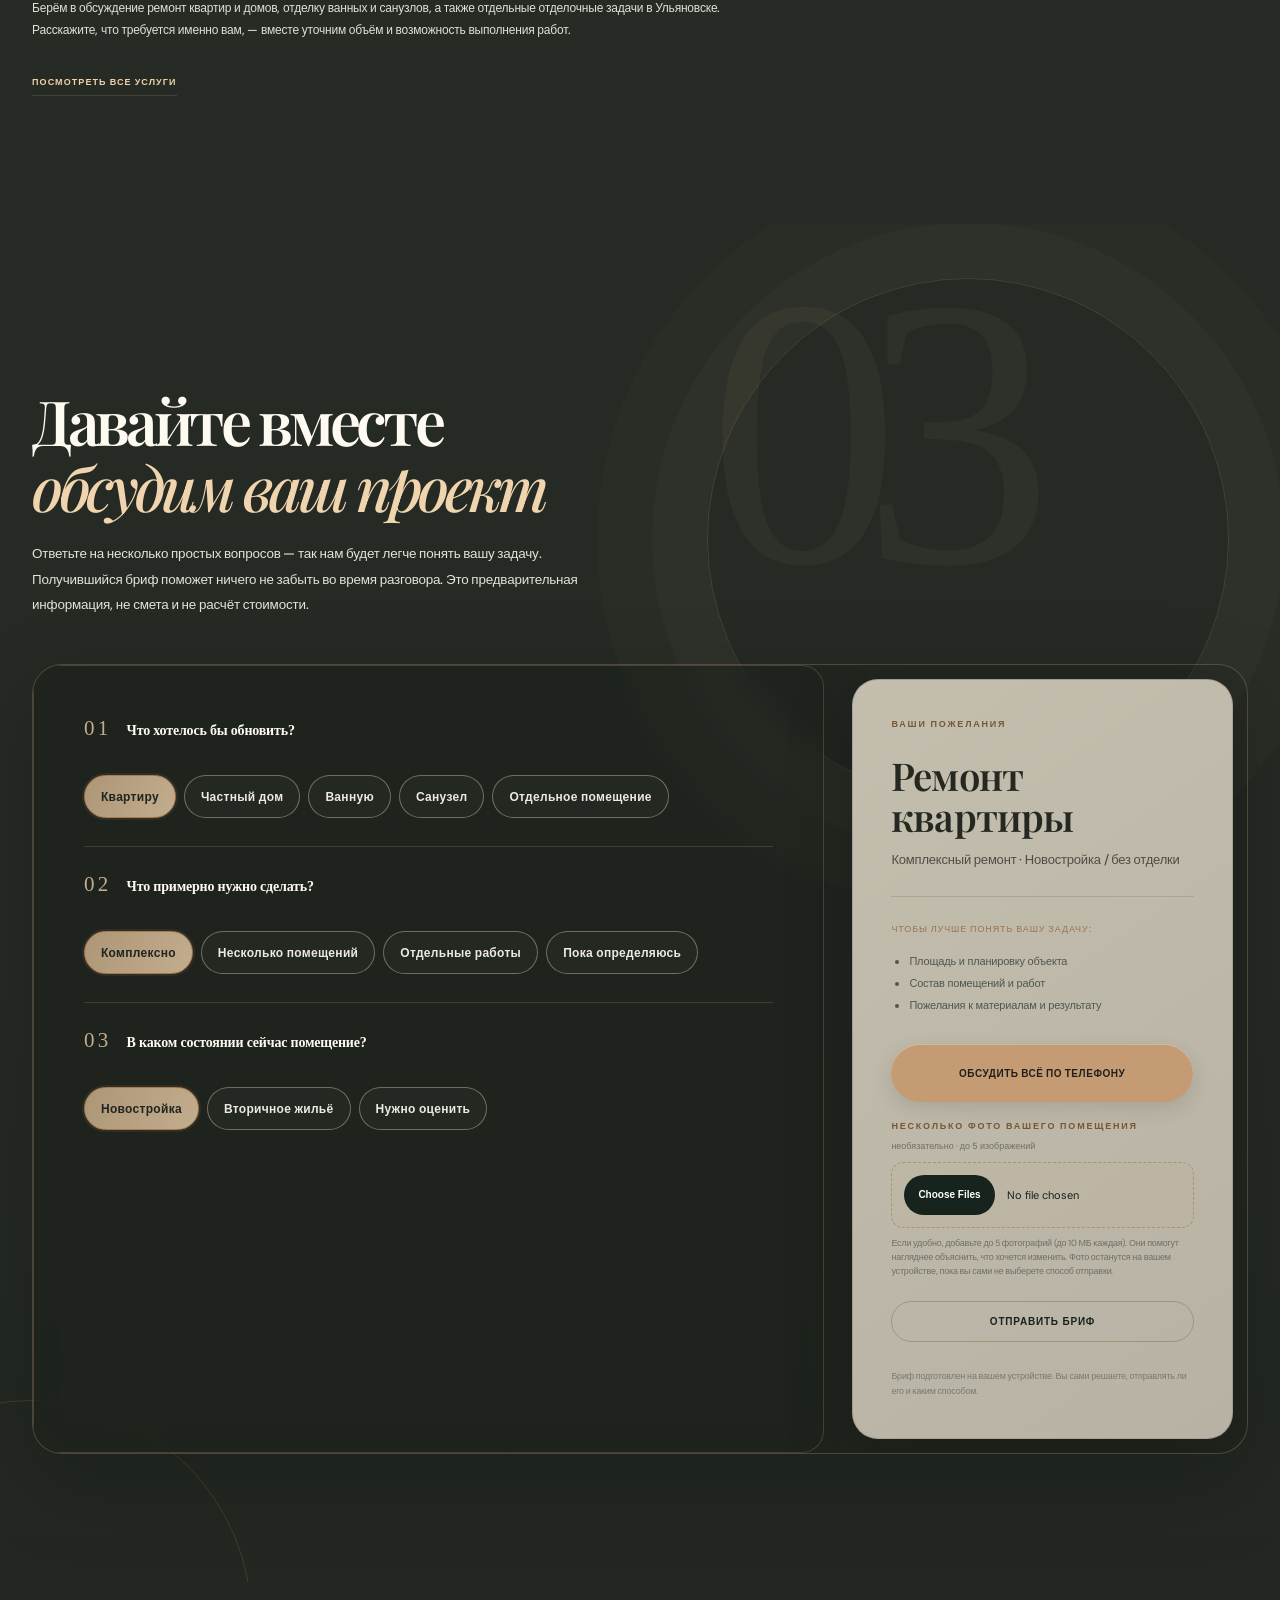
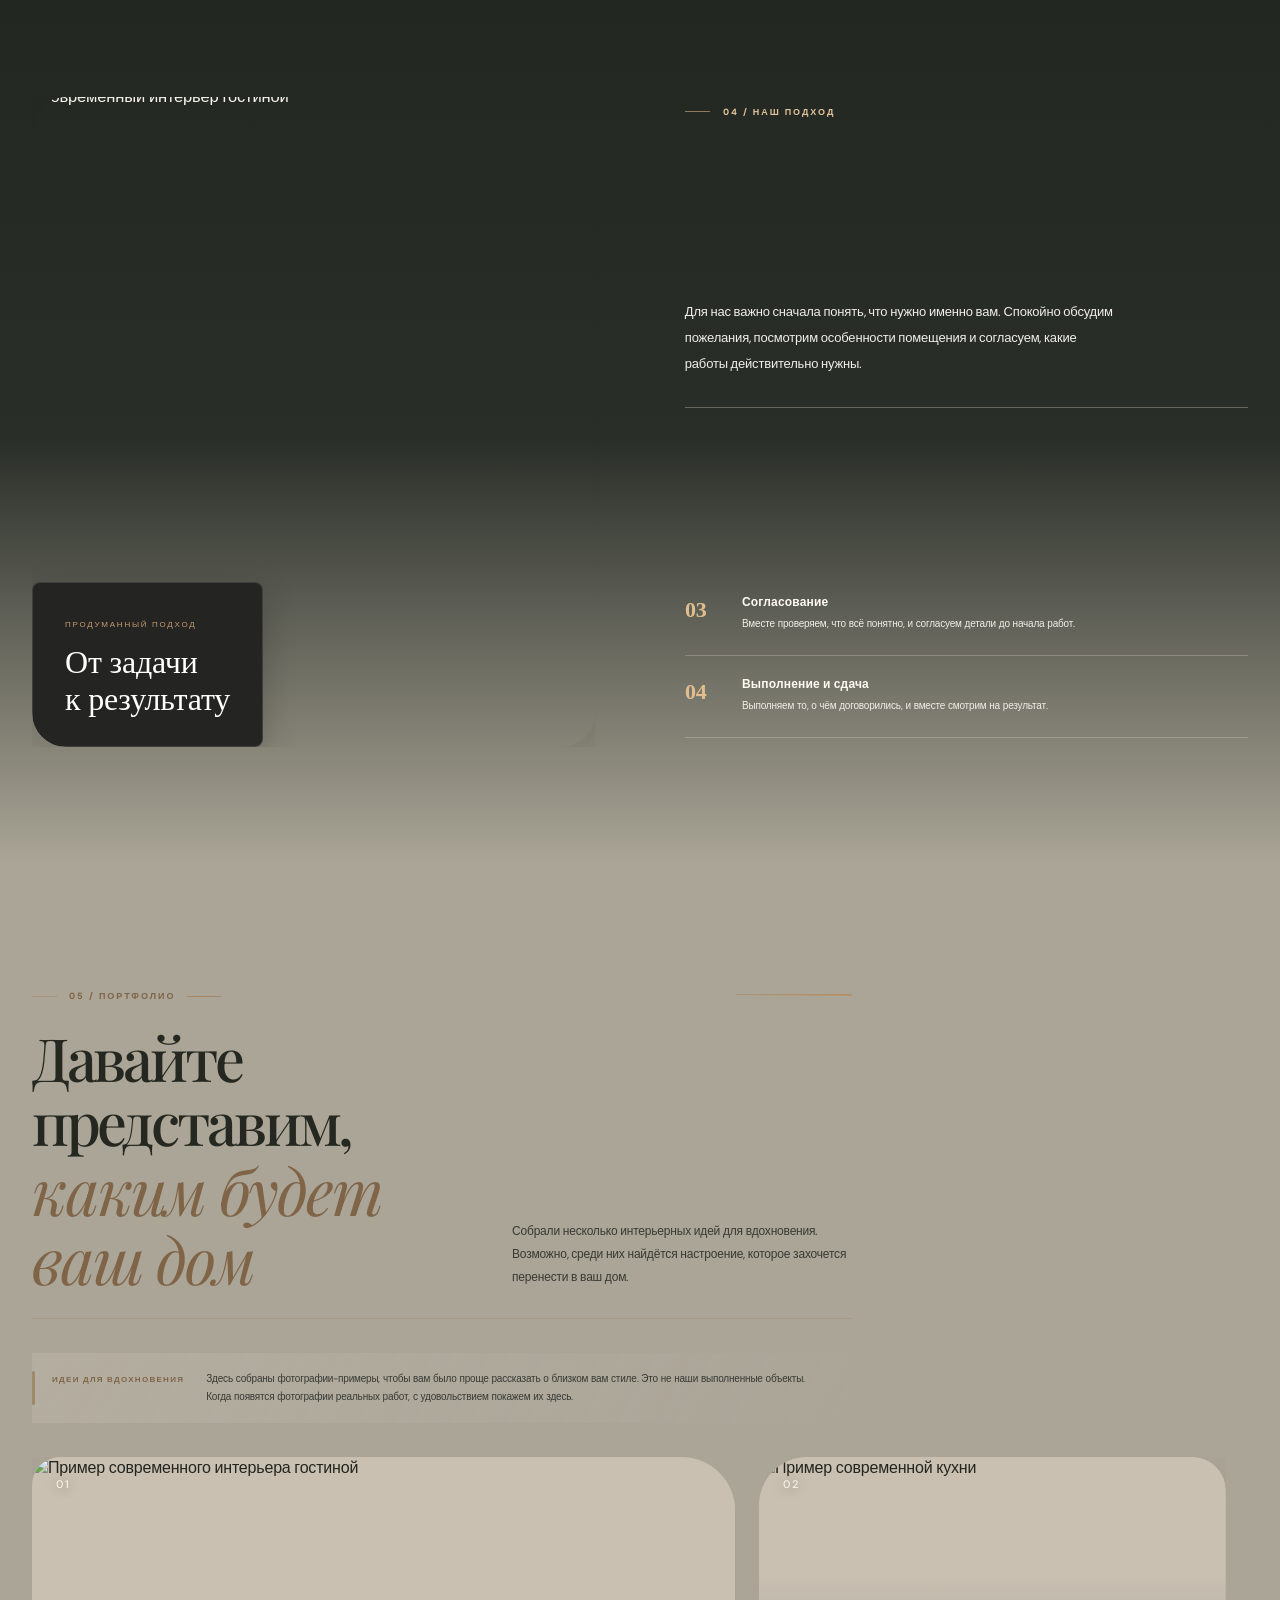
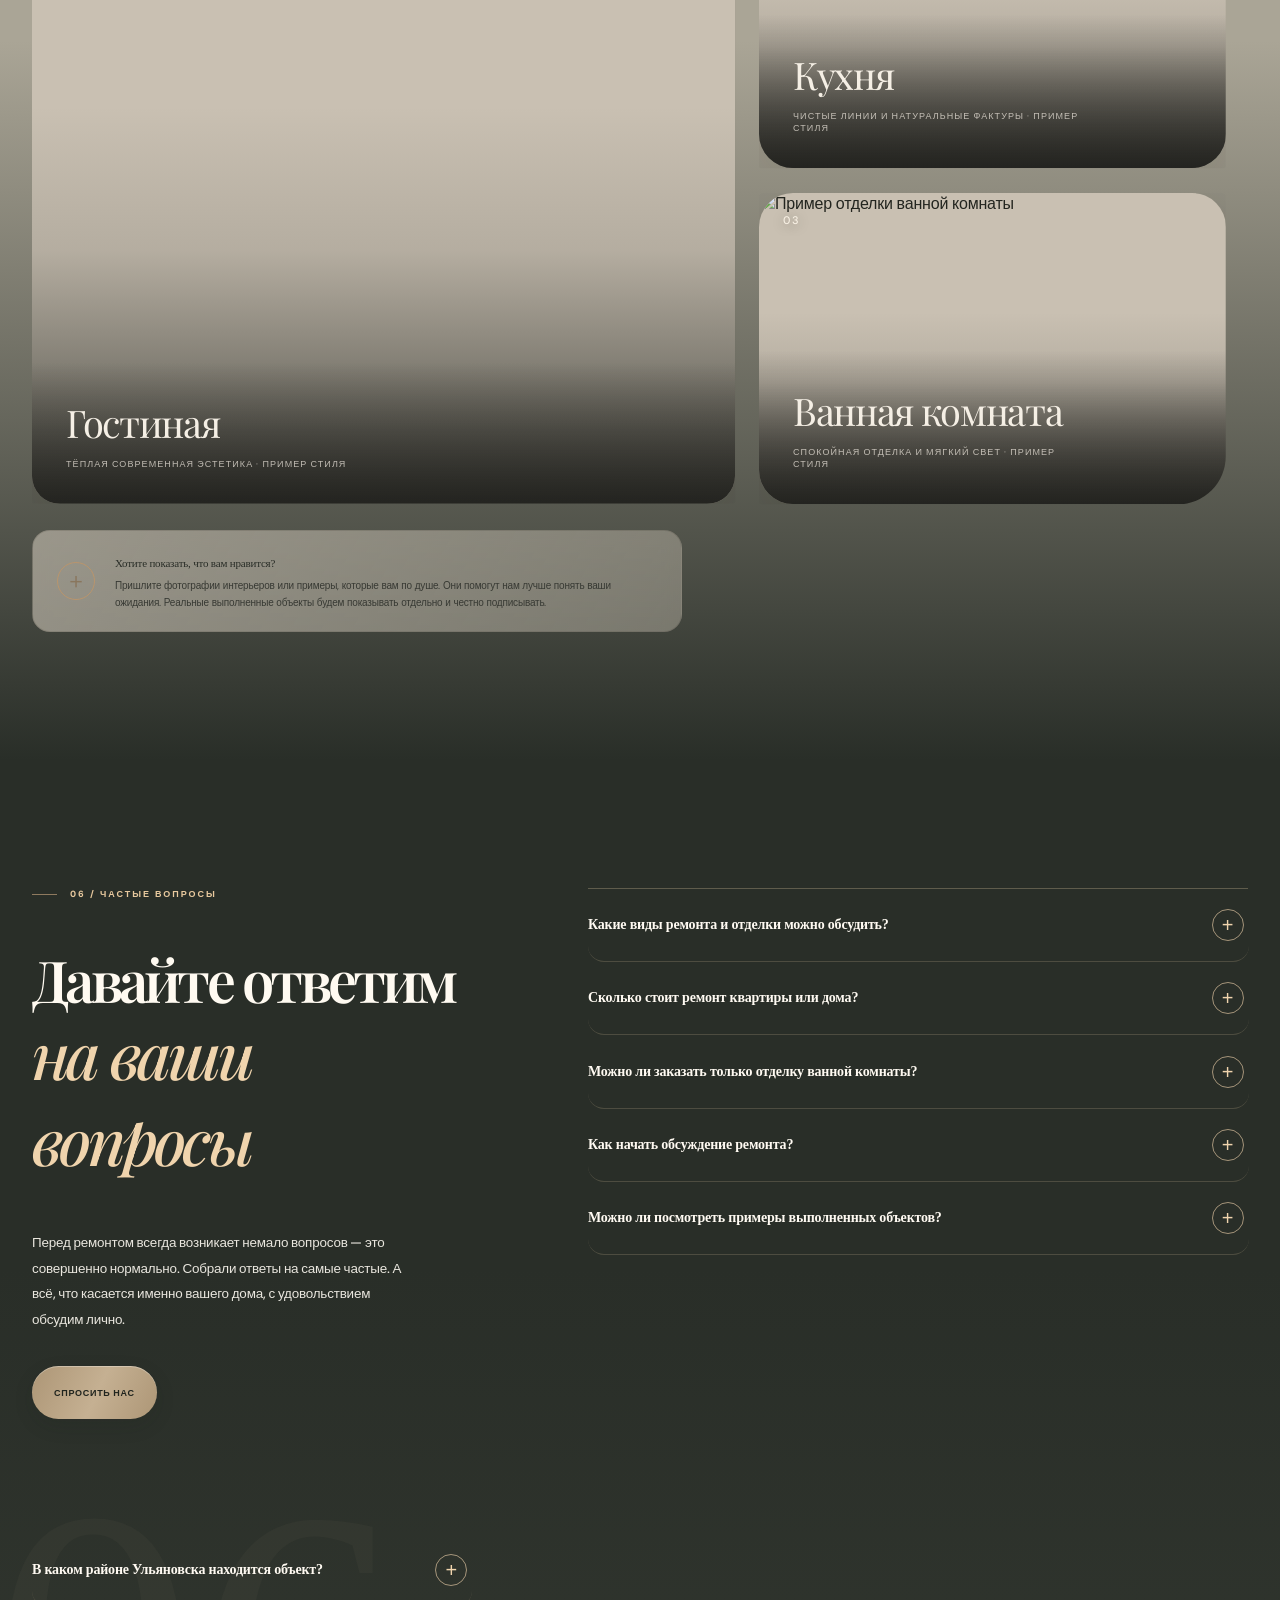
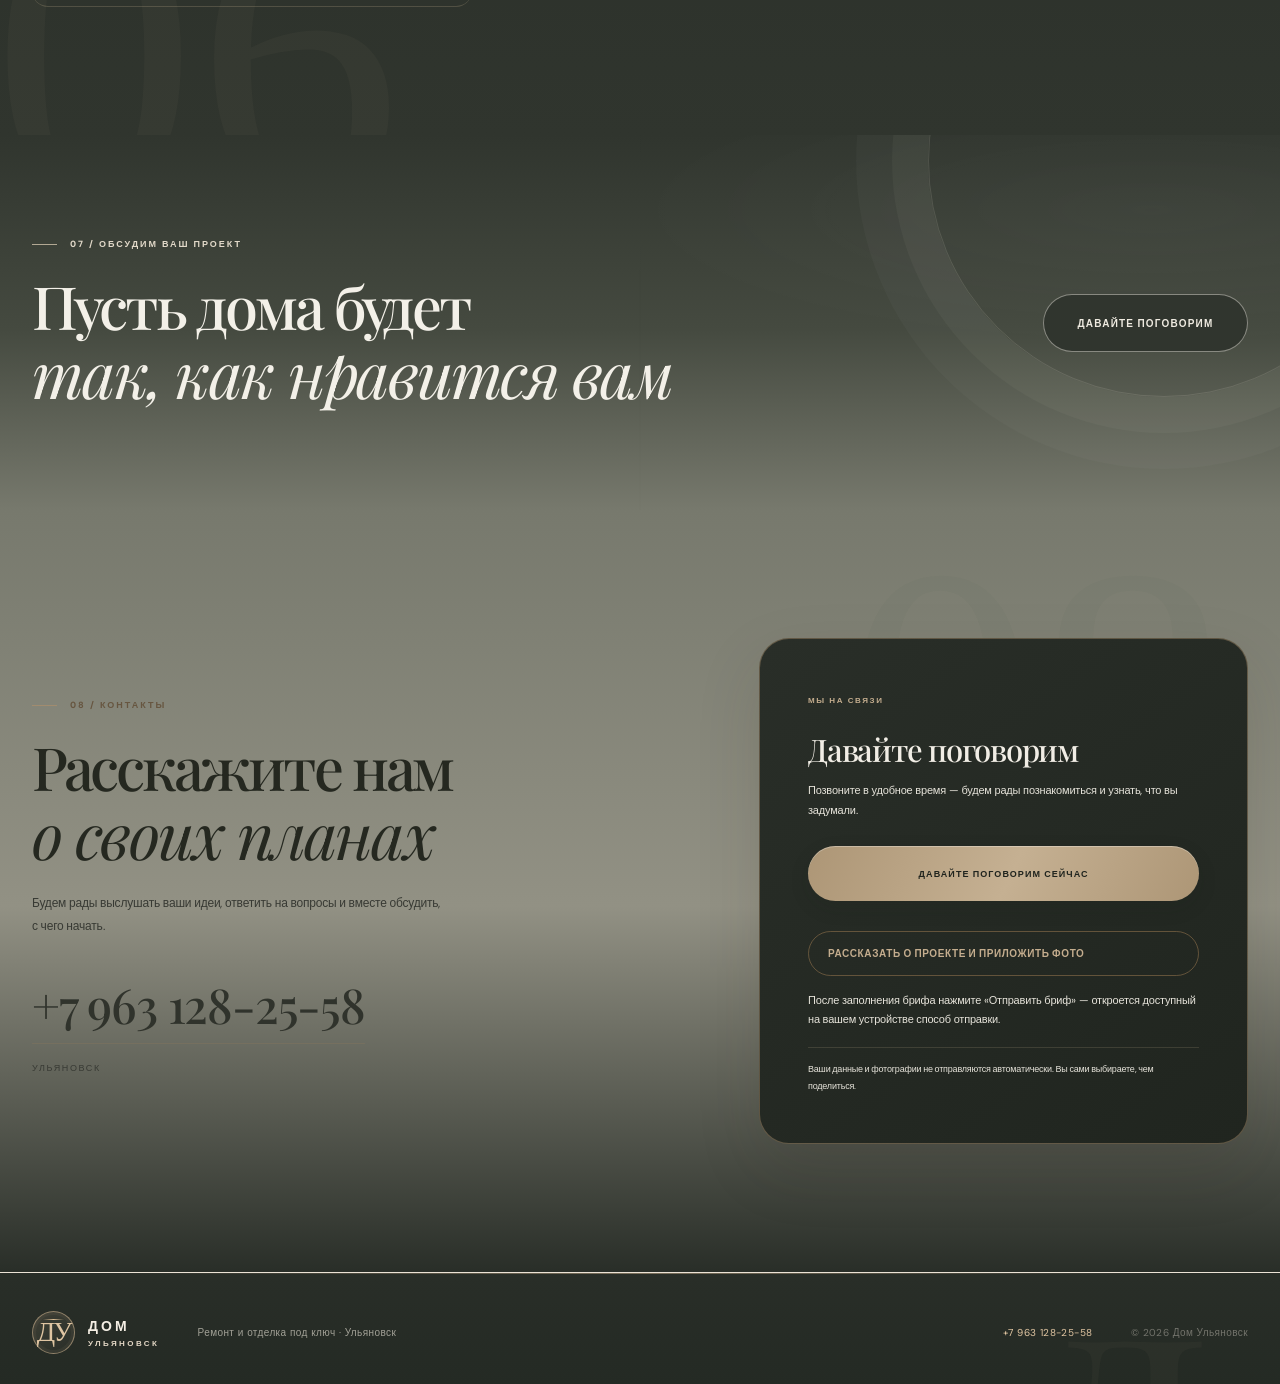
==== commit cd87bb36: "Align search metadata and FAQ structured data with warmer homepage copy" ====
--- a/index.html
+++ b/index.html
@@ -7,7 +7,7 @@
   <link rel="canonical" href="https://marcostavar24633-cyber.github.io/remont/">
   <meta name="description" content="Помогаем с ремонтом квартир и домов в Ульяновске. Обсудим ваши идеи, пожелания и подходящий объём отделочных работ.">
   <meta property="og:type" content="website">
-  <meta property="og:title" content="Ремонт квартир и домов в Ульяновске под ключ — Дом Ульяновск">
+  <meta property="og:title" content="Ремонт квартир и домов в Ульяновске — Дом Ульяновск">
   <meta property="og:description" content="Планируете обновить квартиру, дом или ванную в Ульяновске? Давайте спокойно обсудим ваши идеи и возможные шаги.">
   <meta property="og:locale" content="ru_RU">
   <meta property="og:site_name" content="Дом Ульяновск">
@@ -17,7 +17,7 @@
   <meta property="og:image:width" content="1200">
   <meta property="og:image:height" content="630">
   <meta name="twitter:card" content="summary_large_image">
-  <meta name="twitter:title" content="Ремонт квартир и домов в Ульяновске под ключ — Дом Ульяновск">
+  <meta name="twitter:title" content="Ремонт квартир и домов в Ульяновске — Дом Ульяновск">
   <meta name="twitter:description" content="Планируете обновить квартиру, дом или ванную в Ульяновске? Давайте спокойно обсудим ваши идеи и возможные шаги.">
   <meta name="twitter:image" content="https://images.unsplash.com/photo-1600210492486-724fe5c67fb0?auto=format&amp;fit=crop&amp;w=1200&amp;h=630&amp;q=85">
   <meta name="twitter:image:alt" content="Пример современного интерьера для оформления страницы">
@@ -38,7 +38,7 @@
   </script>
   <meta name="format-detection" content="telephone=no">
   <link rel="icon" href="favicon.svg" type="image/svg+xml">
-  <title>Ремонт квартир и домов в Ульяновске под ключ — Дом Ульяновск</title>
+  <title>Ремонт квартир и домов в Ульяновске — Дом Ульяновск</title>
   <link rel="preload" as="image" href="https://images.unsplash.com/photo-1600210492486-724fe5c67fb0?auto=format&amp;fit=crop&amp;w=1600&amp;q=80" media="(min-width: 801px)" fetchpriority="high">
   <link rel="preload" as="image" href="https://images.unsplash.com/photo-1600210492486-724fe5c67fb0?auto=format&amp;fit=crop&amp;w=900&amp;q=75" media="(max-width: 800px)" fetchpriority="high">
   <link rel="preconnect" href="https://images.unsplash.com"><link rel="preconnect" href="https://fonts.googleapis.com">
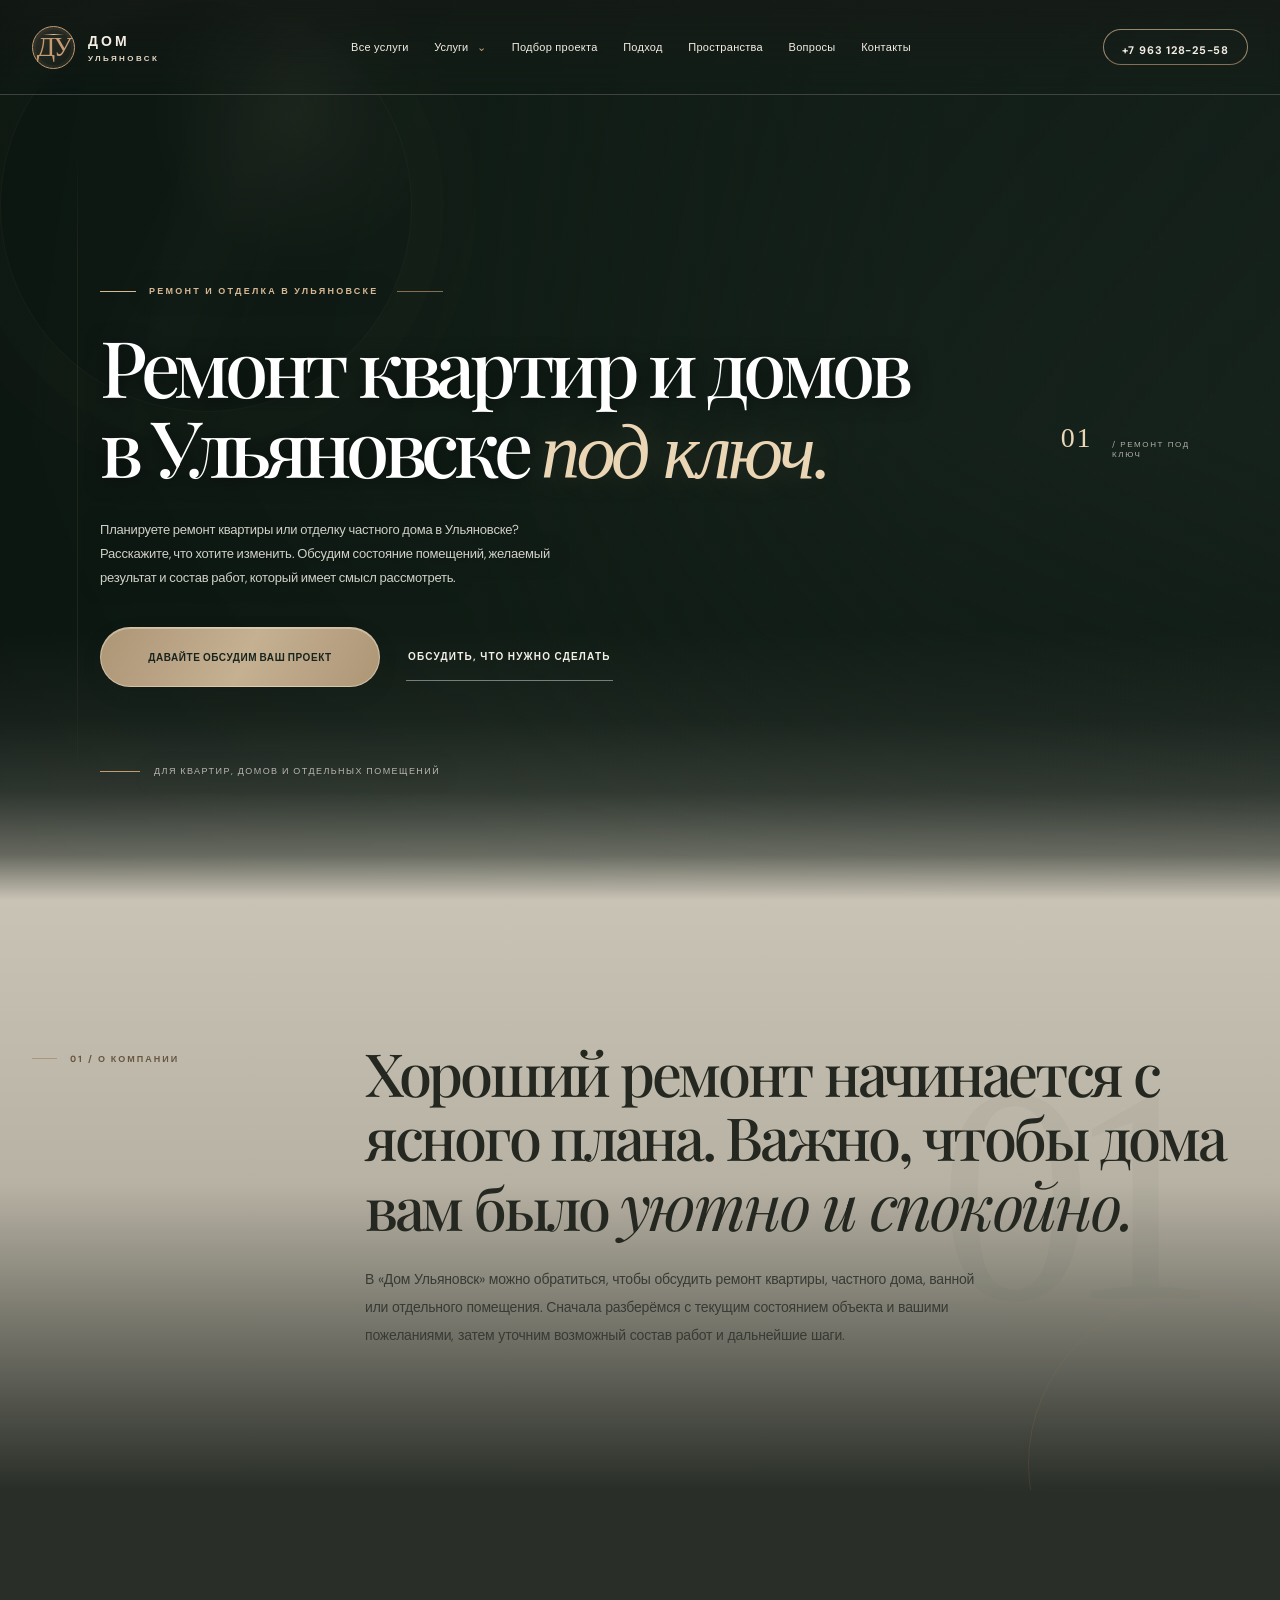
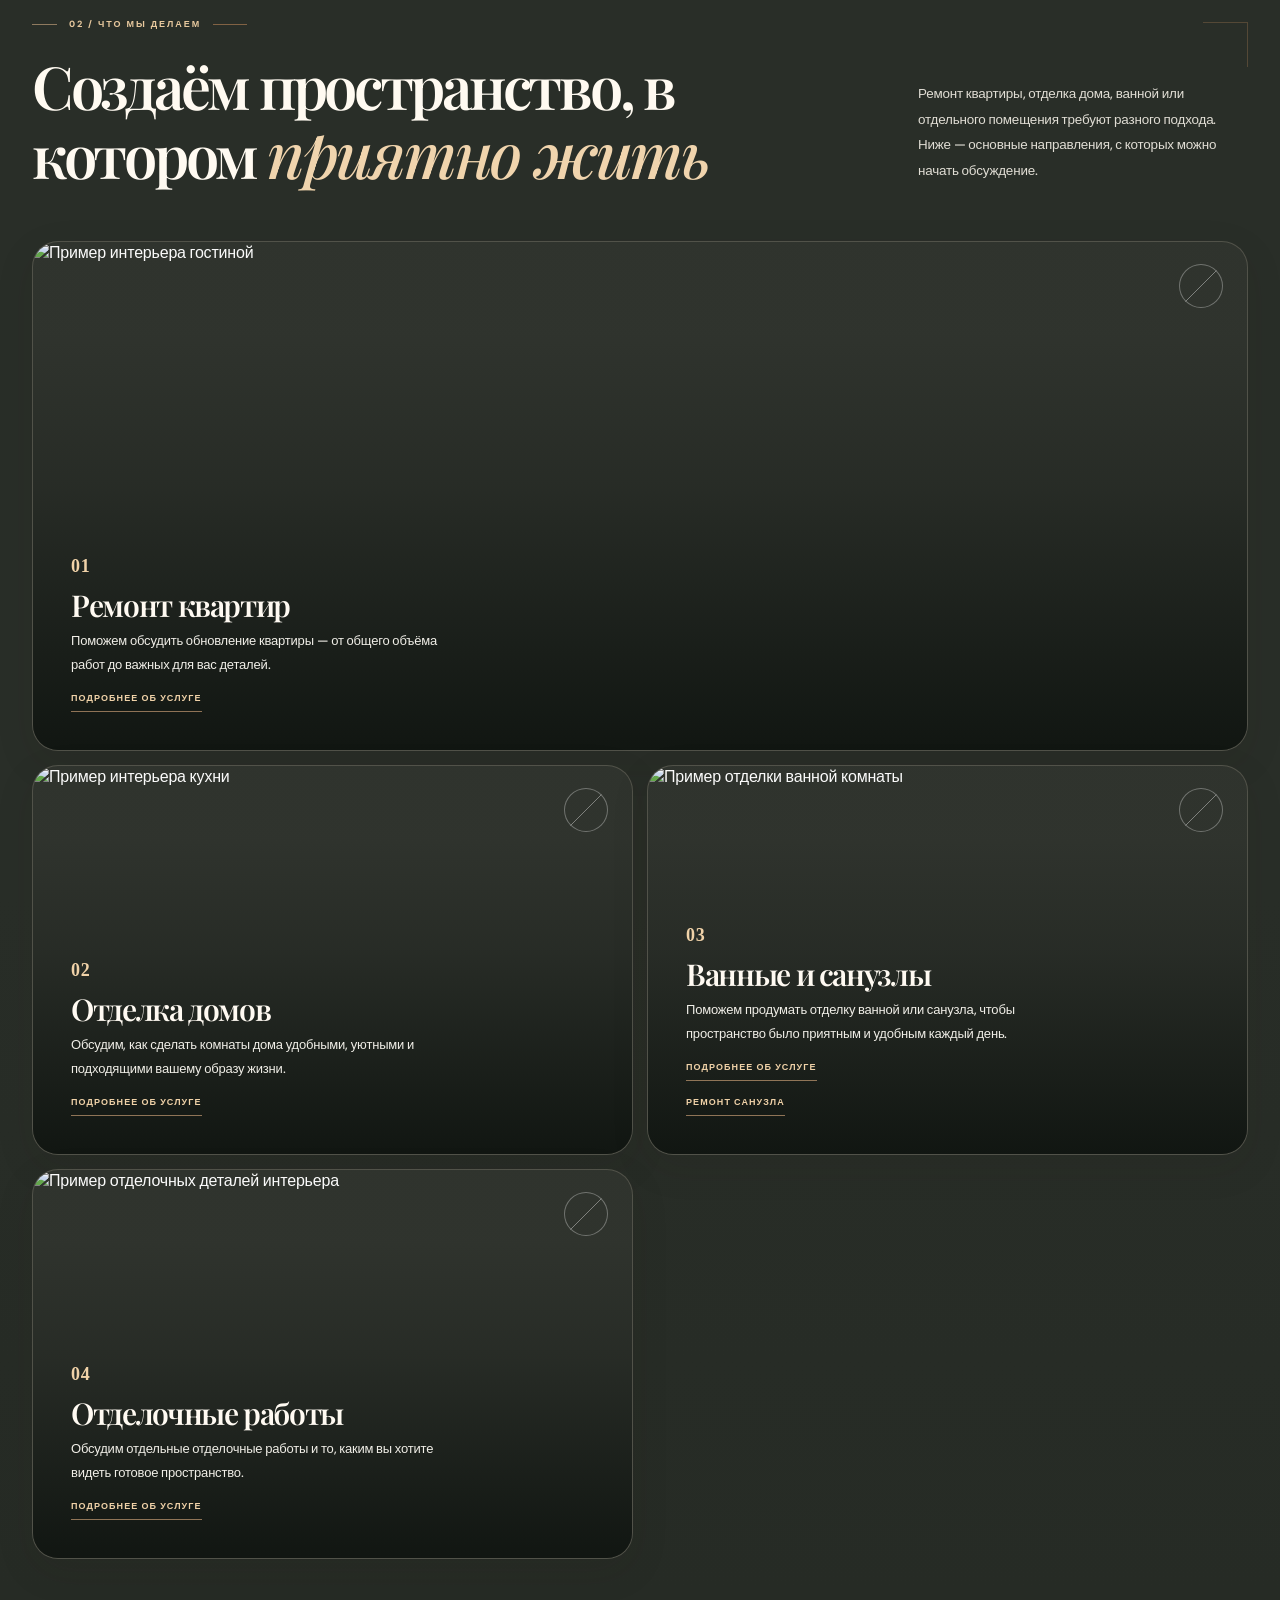
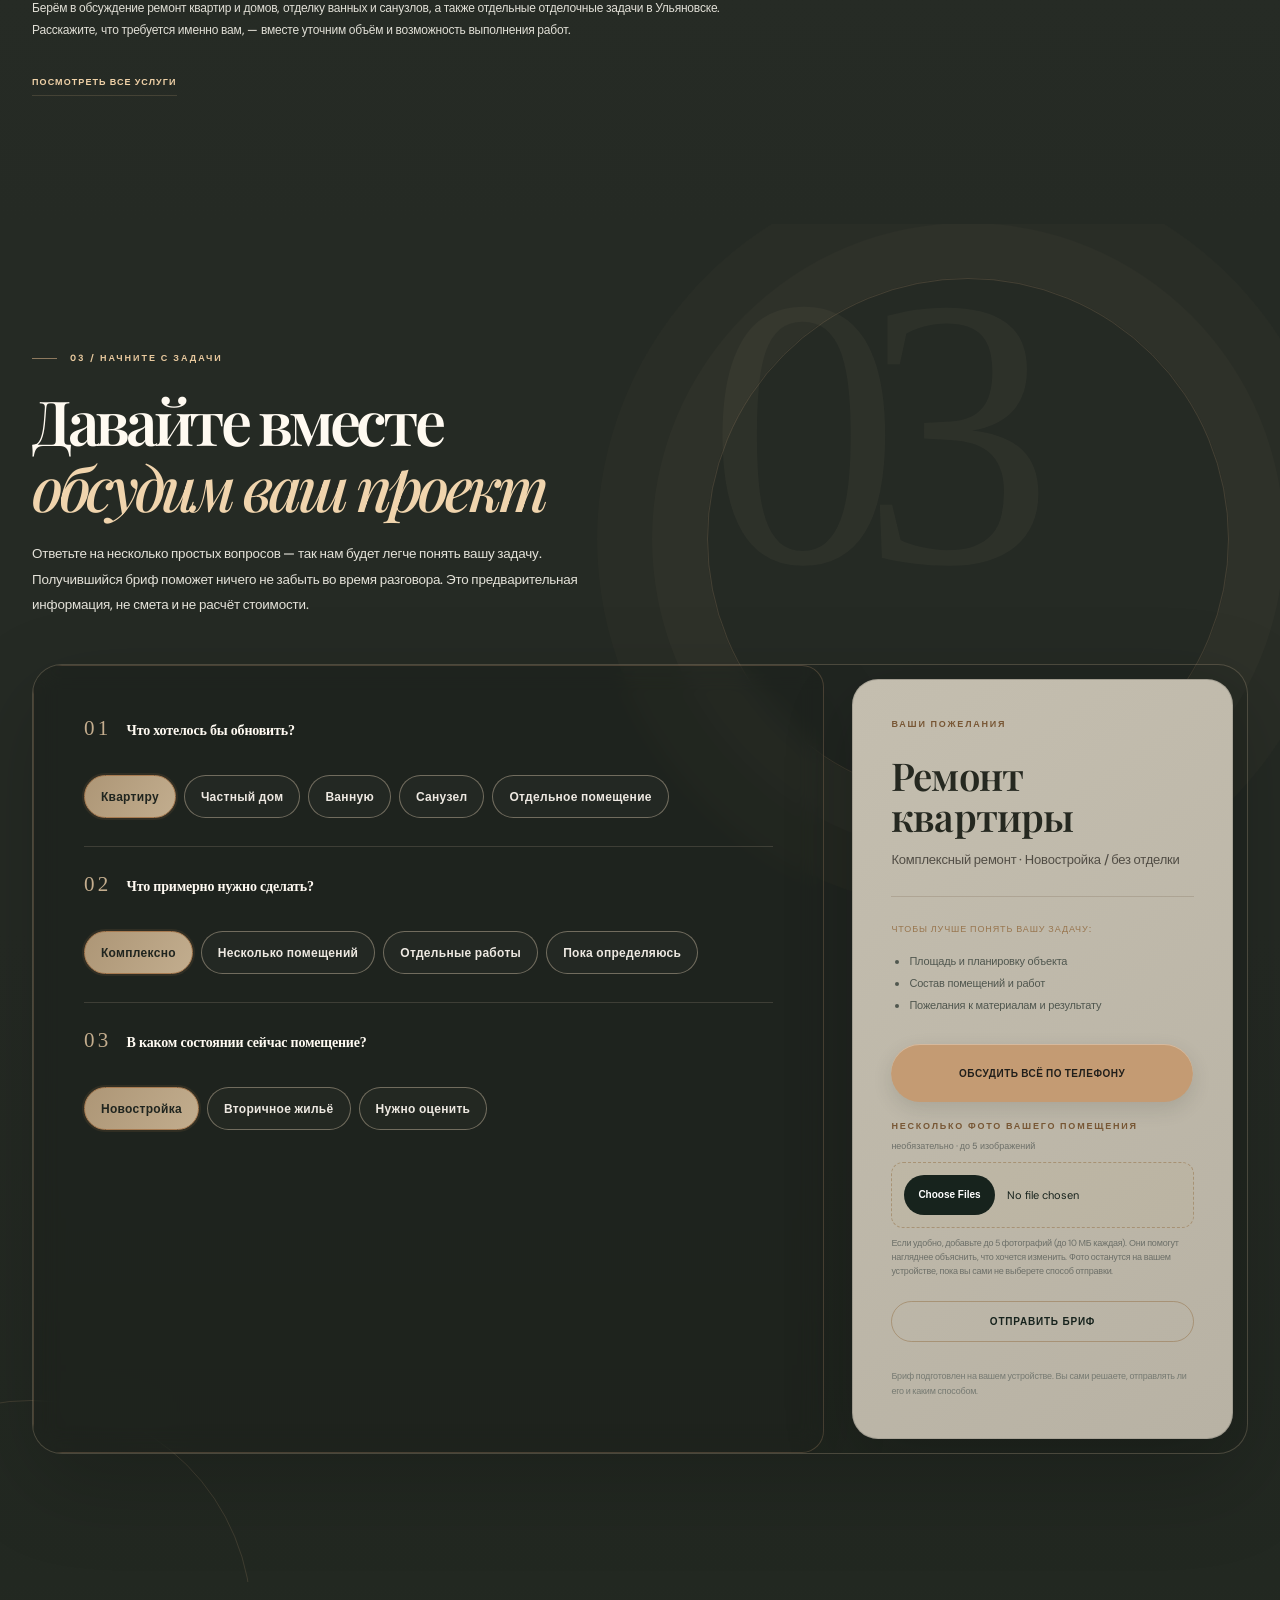
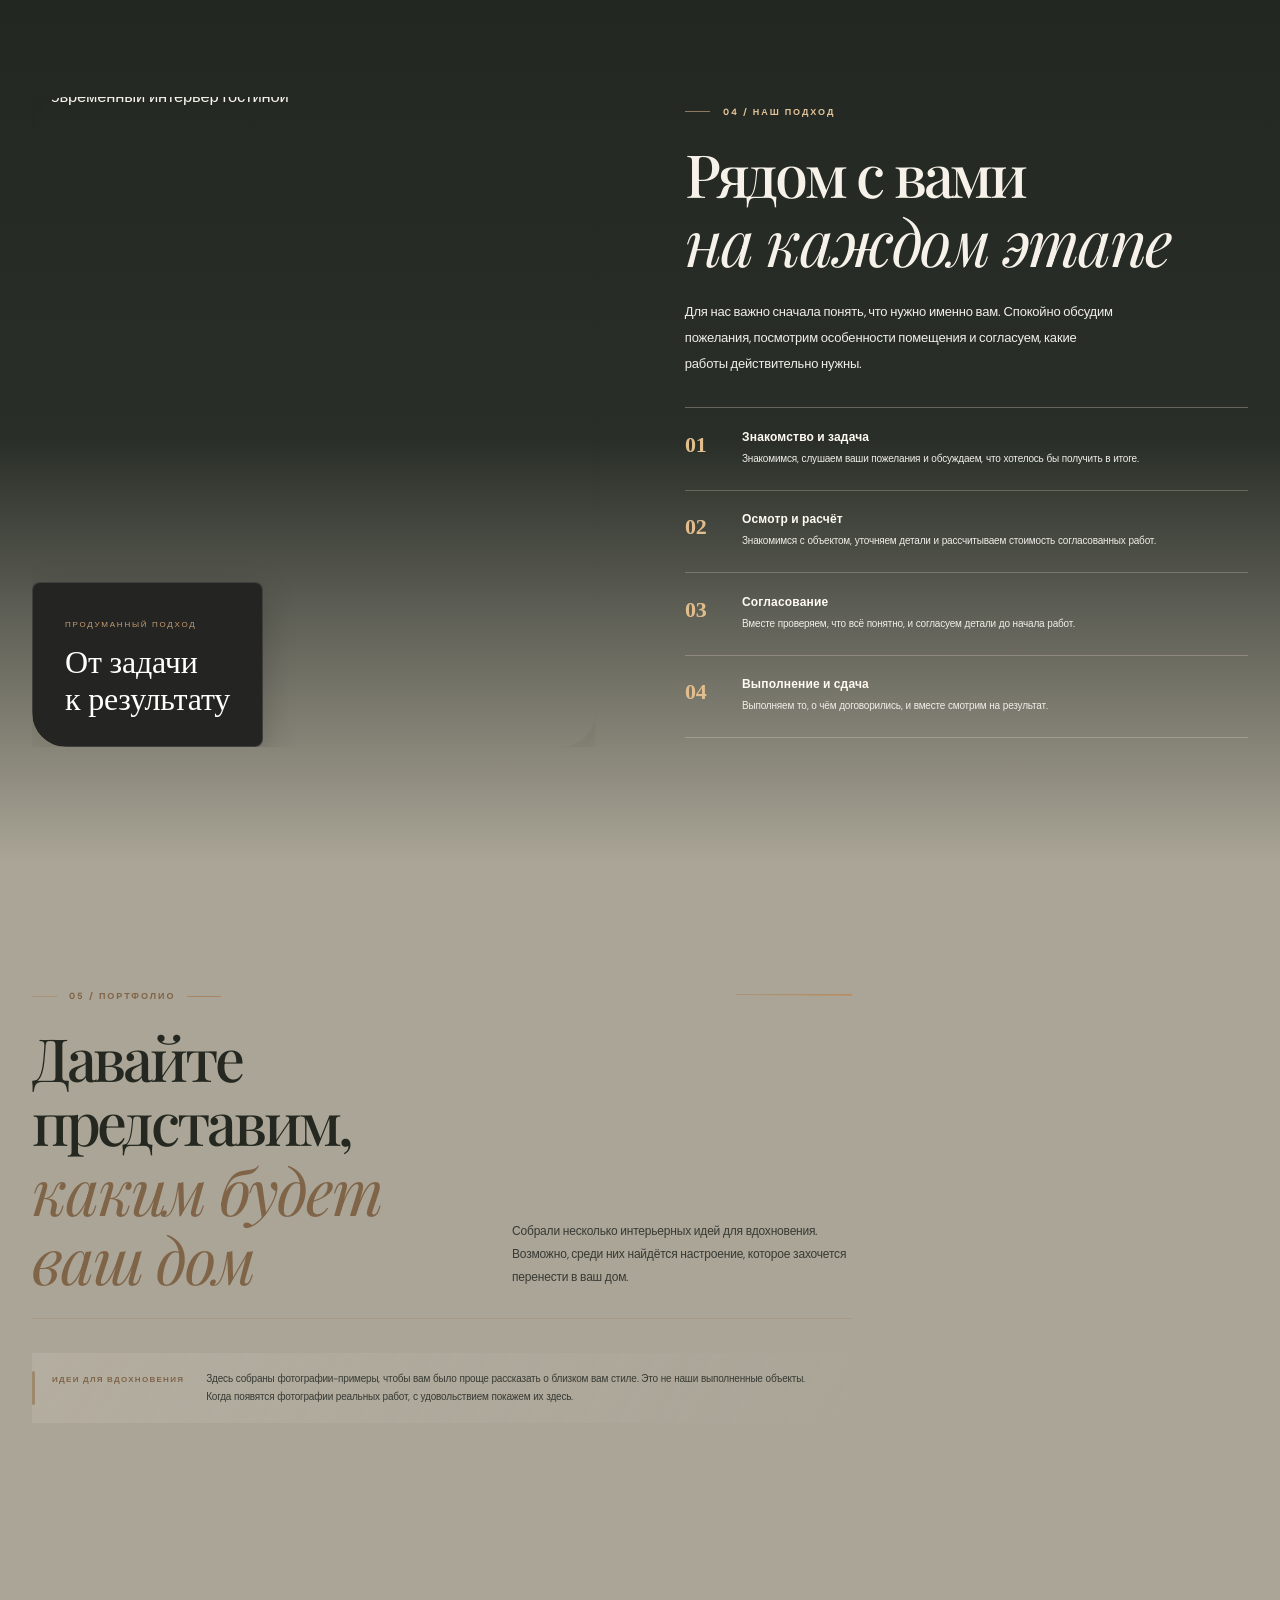
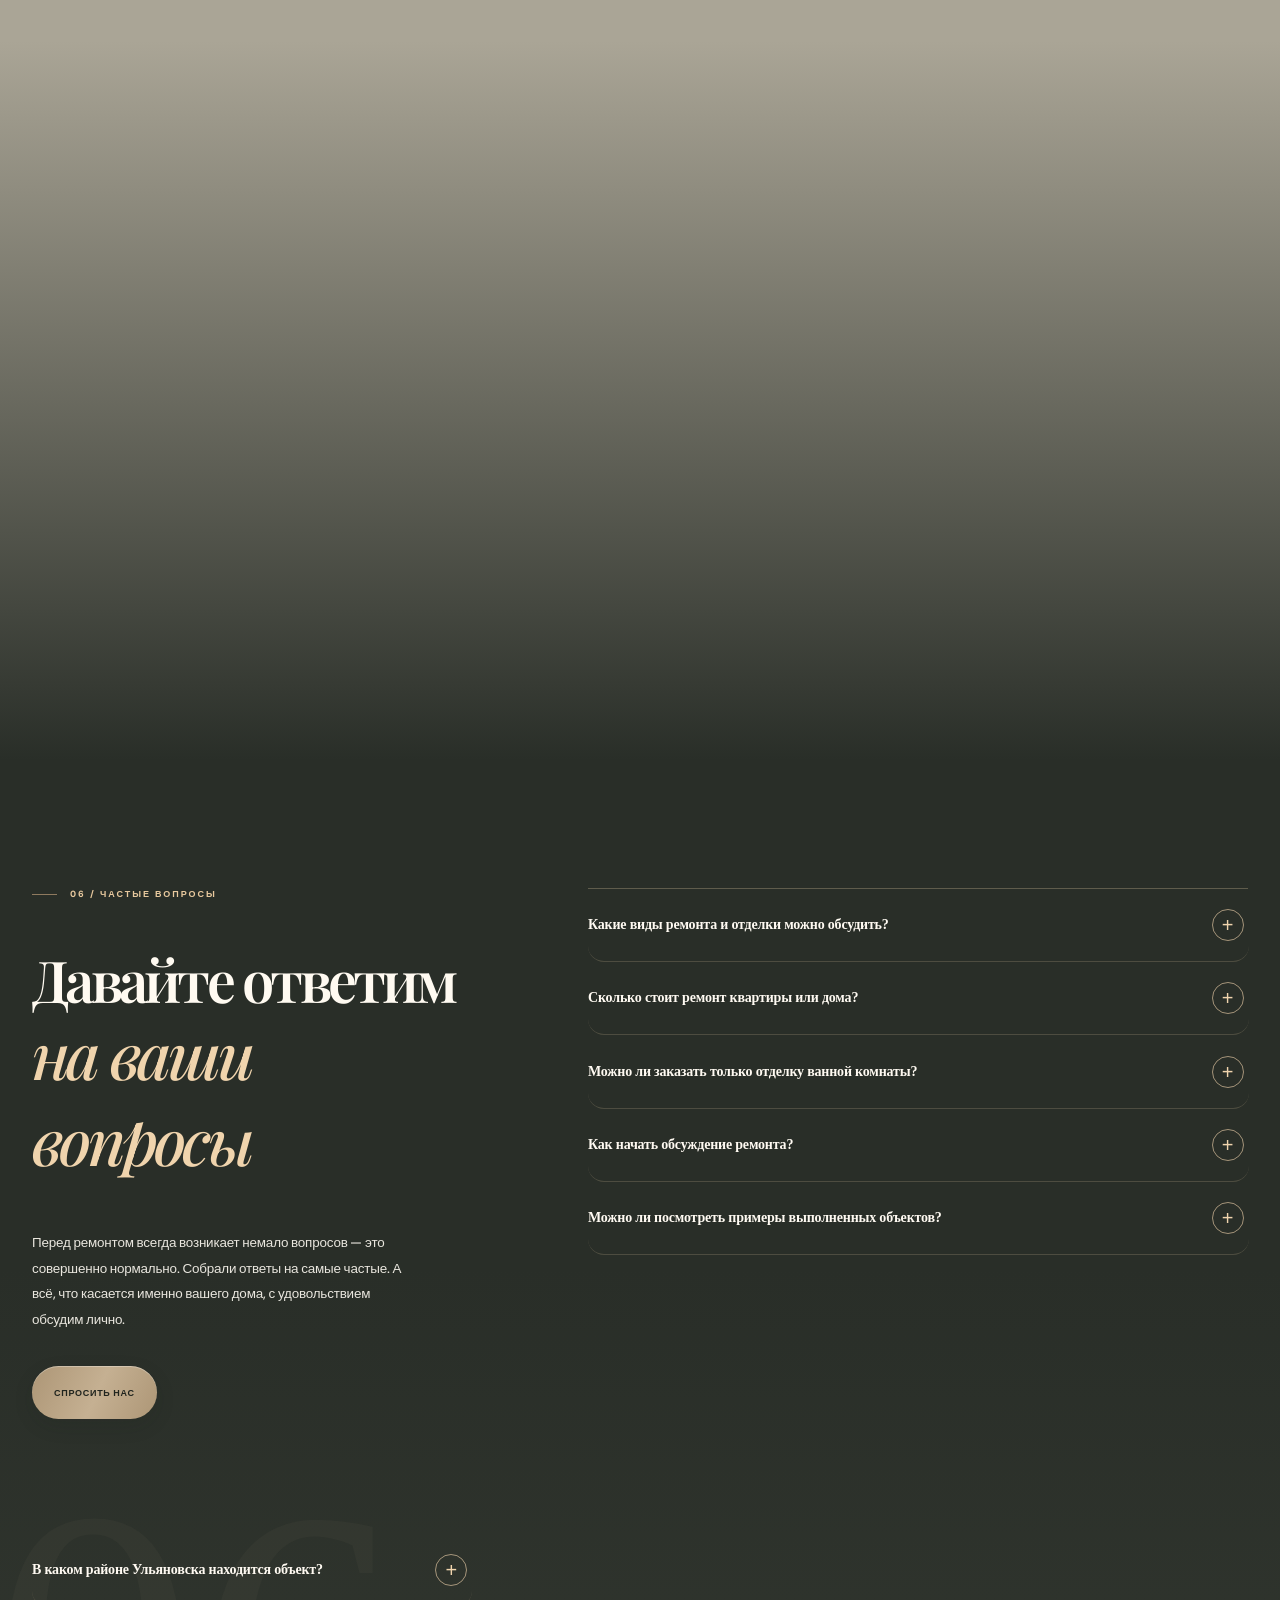
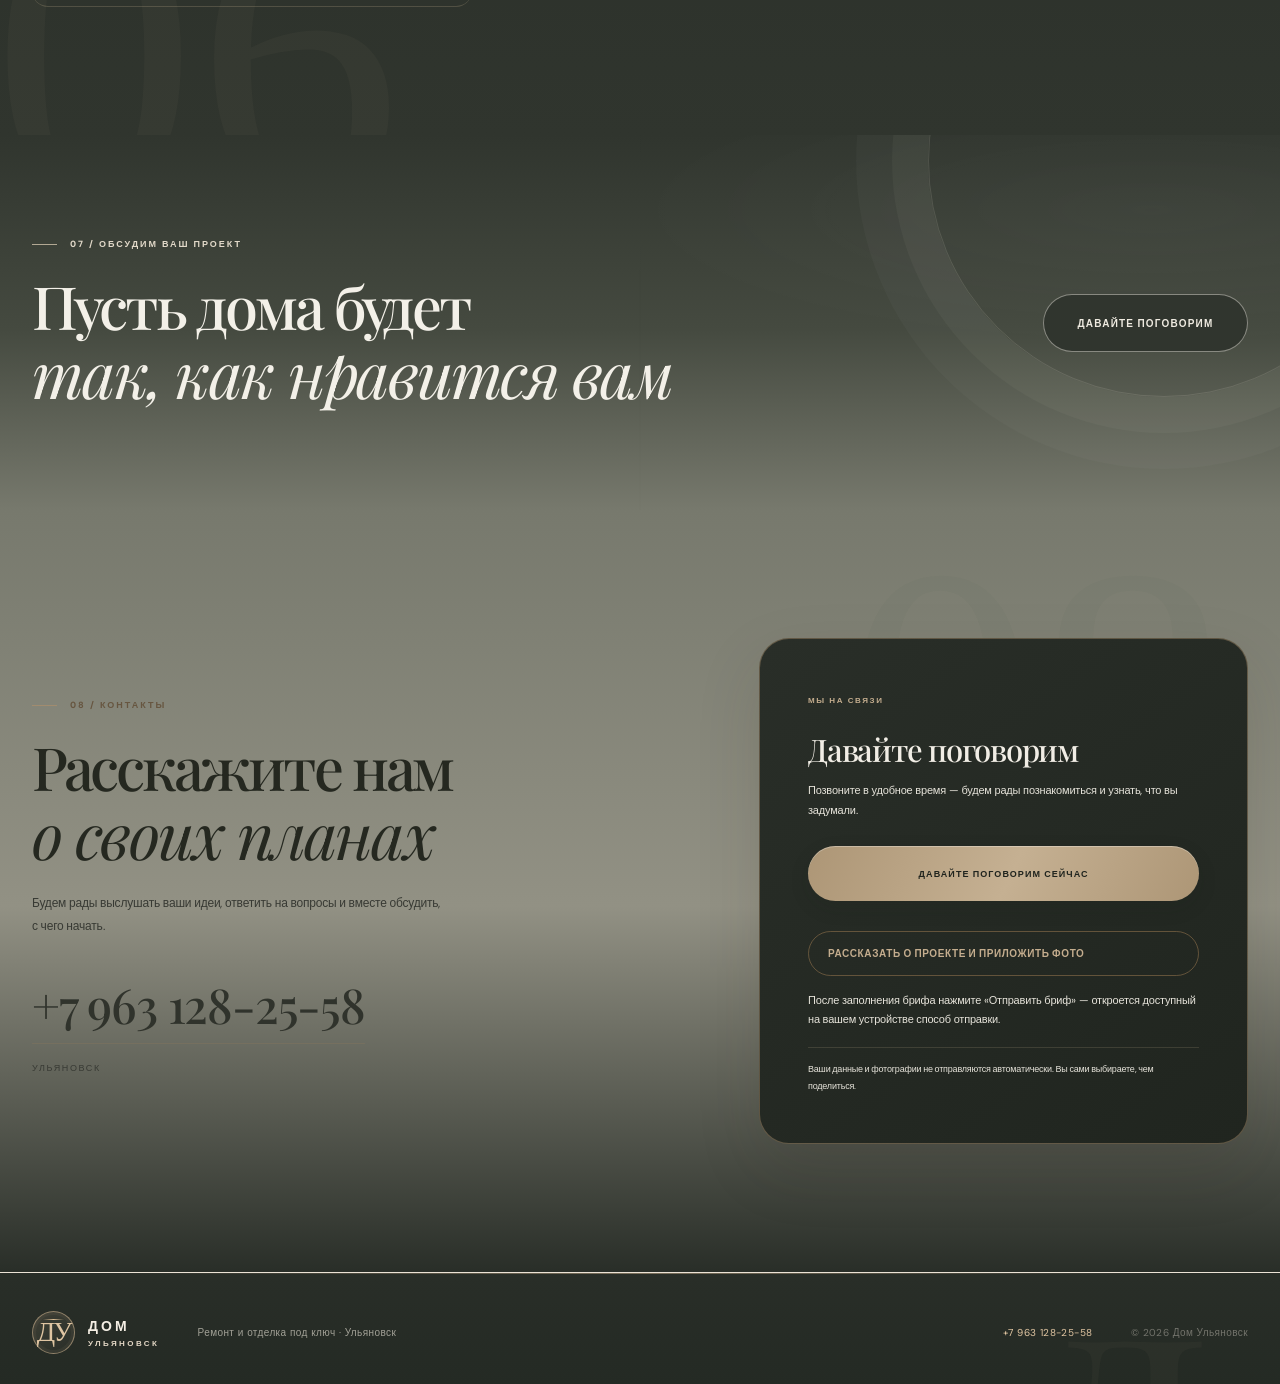
==== commit 651fab57: "Refine site content, typography and mobile experience" ====
--- a/index.html
+++ b/index.html
@@ -155,7 +155,7 @@
       <div class="container hero-content">
         <div class="eyebrow"><span></span> РЕМОНТ И ОТДЕЛКА В УЛЬЯНОВСКЕ</div>
         <h1>Ремонт квартир и домов<br>в Ульяновске <em>под ключ.</em></h1>
-        <p class="hero-lead">Хотите обновить квартиру, дом или отдельное помещение? Расскажите, каким вы представляете результат, — вместе обсудим объект, нужные работы и дальнейшие шаги.</p>
+        <p class="hero-lead">Планируете ремонт квартиры или отделку частного дома в Ульяновске? Расскажите, что хотите изменить. Обсудим состояние помещений, желаемый результат и состав работ, который имеет смысл рассмотреть.</p>
         <div class="hero-actions">
           <a class="button button-accent" href="tel:+79631282558">Давайте обсудим ваш проект</a>
           <a class="text-link" href="#project-studio">Обсудить, что нужно сделать</a>
@@ -177,8 +177,8 @@
       <div class="container intro-grid">
         <p class="section-kicker">01 / О КОМПАНИИ</p>
         <div>
-          <h2>Хороший ремонт начинается с разговора. Важно, чтобы дома вам было <em>уютно и спокойно.</em></h2>
-          <p class="intro-copy">В «Дом Ульяновск» мы понимаем, как важно чувствовать себя дома по-настоящему хорошо. Расскажите, что хотите изменить, — внимательно выслушаем, обсудим детали и вместе определим понятный план работ.</p>
+          <h2>Хороший ремонт начинается с ясного плана. Важно, чтобы дома вам было <em>уютно и спокойно.</em></h2>
+          <p class="intro-copy">В «Дом Ульяновск» можно обратиться, чтобы обсудить ремонт квартиры, частного дома, ванной или отдельного помещения. Сначала разберёмся с текущим состоянием объекта и вашими пожеланиями, затем уточним возможный состав работ и дальнейшие шаги.</p>
         </div>
       </div>
     </section>
@@ -187,7 +187,7 @@
       <div class="container">
         <div class="section-heading">
           <div><p class="section-kicker">02 / ЧТО МЫ ДЕЛАЕМ</p><h2>Создаём пространство, в котором <em>приятно жить</em></h2></div>
-          <p>У каждого дома своя история, а у каждой семьи — свои привычки и пожелания. Обсудим, что важно именно вам, и подумаем, с чего лучше начать.</p>
+          <p>Ремонт квартиры, отделка дома, ванной или отдельного помещения требуют разного подхода. Ниже — основные направления, с которых можно начать обсуждение.</p>
         </div>
         <div class="service-grid">
           <article class="service-card service-large">
--- a/styles-mobile-final.css
+++ b/styles-mobile-final.css
@@ -149,3 +149,102 @@
 @media(prefers-reduced-motion:reduce){
   .intro,.services,.project-studio,.approach,.portfolio,.faq,.cta-band,.contacts,.footer{scroll-behavior:auto}
 }
+
+
+/* Slower, softer text entrances across the homepage */
+.hero-content>*{
+  animation-duration:1.9s!important;
+  animation-timing-function:cubic-bezier(.22,.61,.36,1)!important;
+}
+.hero-content .eyebrow{animation-delay:.35s!important}
+.hero-content h1{animation-delay:.7s!important}
+.hero-content .hero-lead{animation-delay:1.05s!important}
+.hero-content .hero-actions{animation-delay:1.4s!important}
+.hero-content .hero-note{animation-delay:1.7s!important}
+.hero-index{
+  animation-duration:1.9s!important;
+  animation-timing-function:cubic-bezier(.22,.61,.36,1)!important;
+  animation-delay:1.1s!important;
+}
+.reveal-text{
+  transform:translate3d(0,7px,0)!important;
+  filter:blur(.7px)!important;
+  transition:
+    opacity 1.8s cubic-bezier(.22,.61,.36,1),
+    transform 2s cubic-bezier(.22,.61,.36,1),
+    filter 2s cubic-bezier(.22,.61,.36,1)!important;
+  transition-delay:var(--text-delay,0ms)!important;
+}
+.reveal-text.is-visible{
+  opacity:1!important;
+  transform:translate3d(0,0,0)!important;
+  filter:blur(0)!important;
+}
+@media(prefers-reduced-motion:reduce){
+  .hero-content>*,.hero-index{
+    animation:none!important;
+    opacity:1!important;
+    transform:none!important;
+    filter:none!important;
+  }
+  .reveal-text,.reveal-text.is-visible{
+    transition:none!important;
+    opacity:1!important;
+    transform:none!important;
+    filter:none!important;
+  }
+}
+
+
+/* Landscape screens: keep the hero headline above the stone dissolve.
+   The previous vertical fade began behind the headline on short wide screens. */
+@media (orientation:landscape) and (min-width:801px) and (max-height:950px){
+  .hero{
+    min-height:max(760px,100svh)!important;
+    height:max(760px,100svh)!important;
+  }
+  .hero-shade{
+    background:
+      linear-gradient(to bottom,
+        transparent 70%,
+        rgba(201,195,181,.06) 80%,
+        rgba(201,195,181,.18) 88%,
+        rgba(201,195,181,.48) 95%,
+        #c9c3b5 100%),
+      linear-gradient(90deg,rgba(12,22,17,.93) 0%,rgba(15,27,20,.78) 37%,rgba(15,27,20,.3) 72%,rgba(15,27,20,.12) 100%),
+      linear-gradient(0deg,rgba(10,18,14,.58) 0%,transparent 52%,rgba(10,18,14,.2) 100%)!important;
+  }
+  .hero-content{
+    padding-top:clamp(110px,15vh,160px)!important;
+    padding-bottom:clamp(150px,20vh,210px)!important;
+  }
+  .hero h1,.hero-lead,.hero-note,.hero-content .eyebrow{
+    position:relative;
+    z-index:3;
+    text-shadow:0 2px 20px rgba(0,0,0,.55)!important;
+  }
+}
+
+/* Short landscape phones/tablets need a compact, readable first screen. */
+@media (orientation:landscape) and (max-height:600px){
+  .hero{
+    min-height:680px!important;
+    height:auto!important;
+  }
+  .hero-content{
+    padding-top:112px!important;
+    padding-bottom:180px!important;
+  }
+  .hero h1{
+    max-width:760px!important;
+    font-size:clamp(38px,6vw,58px)!important;
+    line-height:1.04!important;
+  }
+  .hero-lead{max-width:620px!important;font-size:13px!important;line-height:1.65!important}
+  .hero-index{bottom:24px!important;padding:10px 14px!important}
+  .hero-shade{
+    background:
+      linear-gradient(to bottom,transparent 72%,rgba(201,195,181,.12) 86%,#c9c3b5 100%),
+      linear-gradient(90deg,rgba(12,22,17,.94),rgba(15,27,20,.55))!important;
+  }
+}
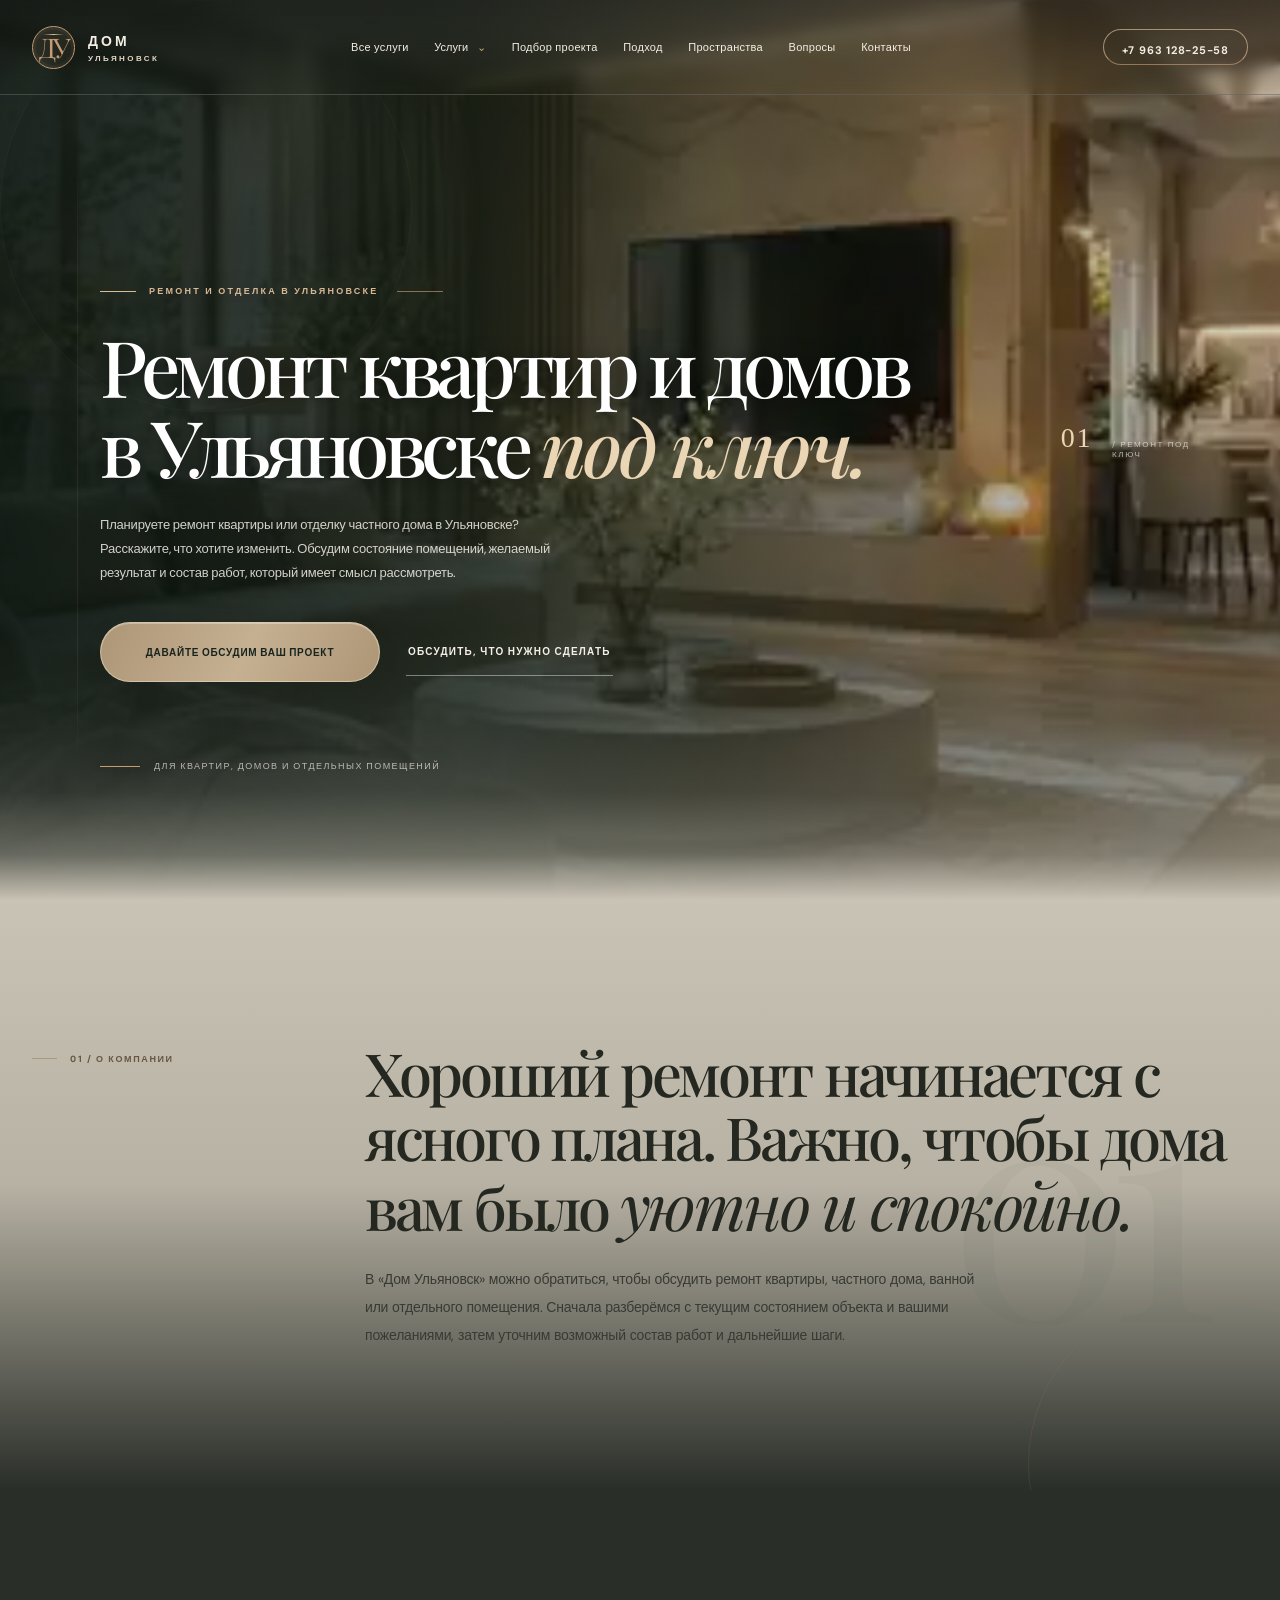
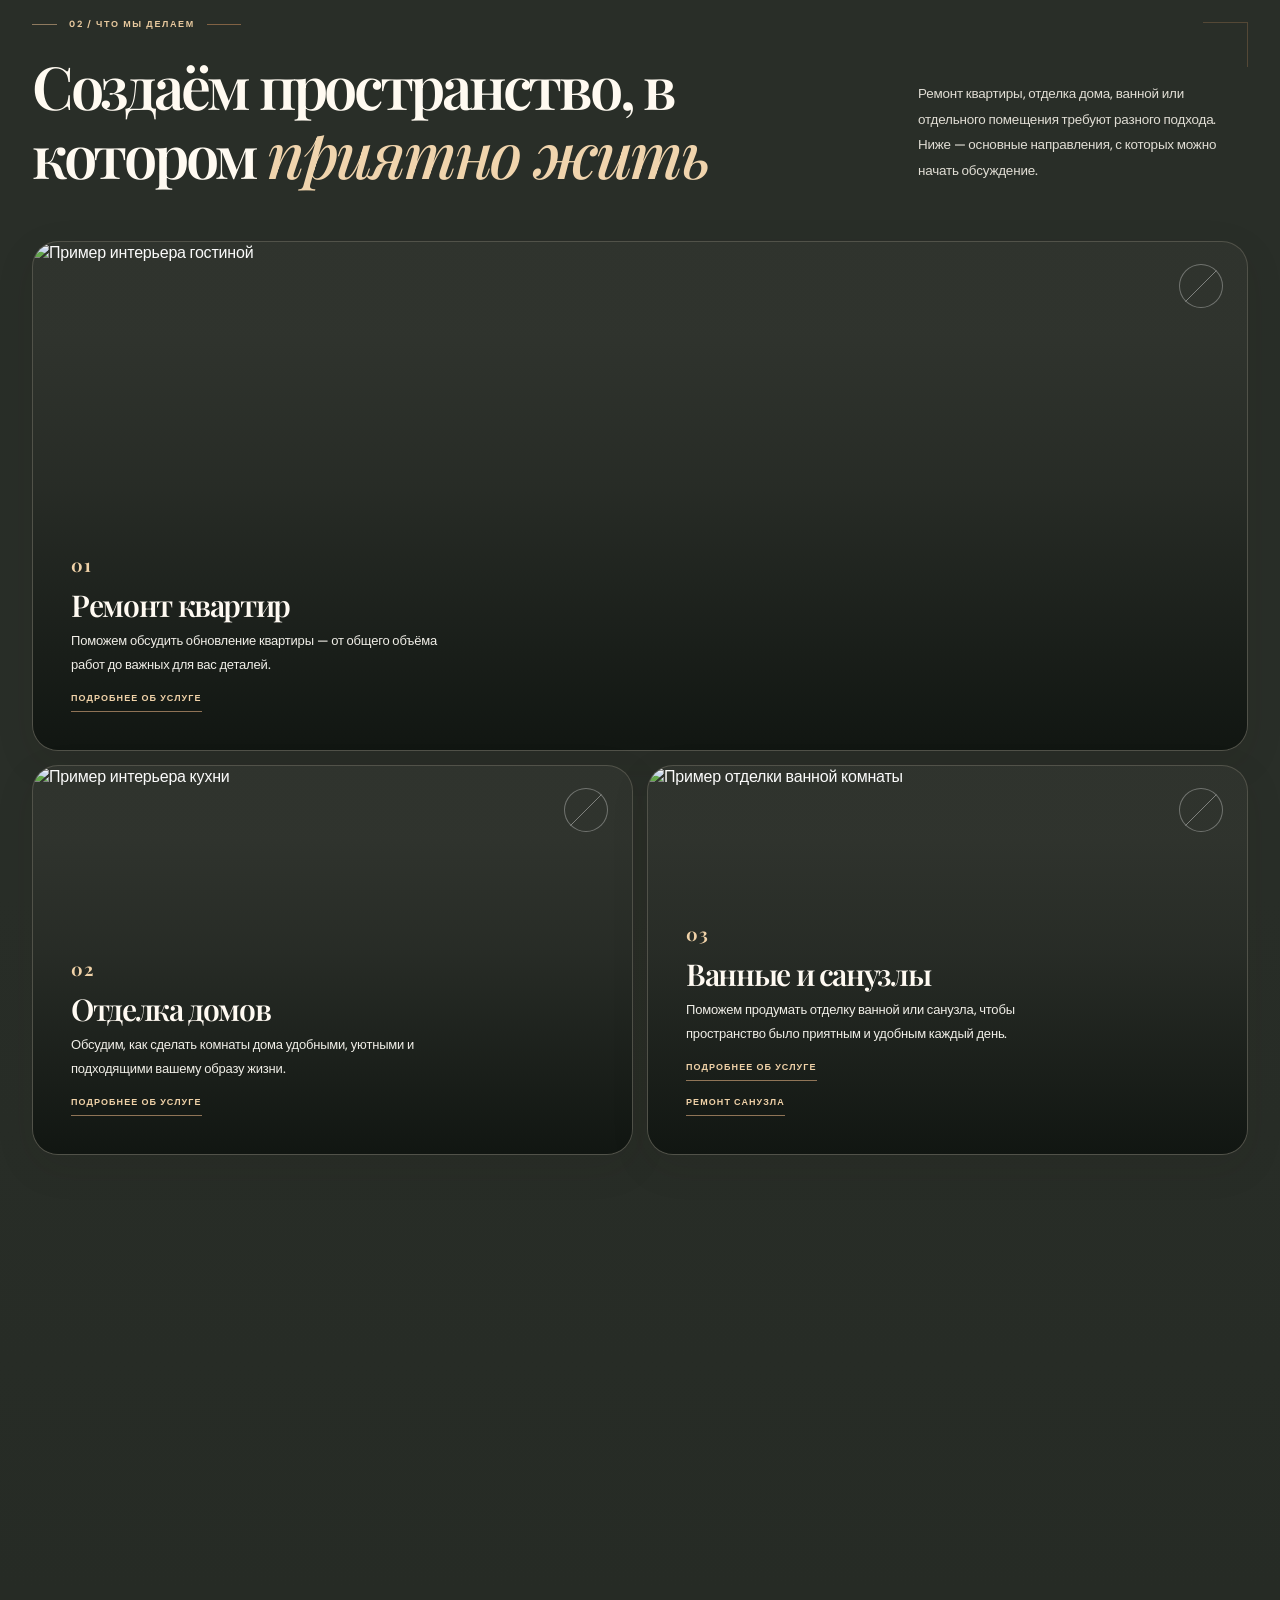
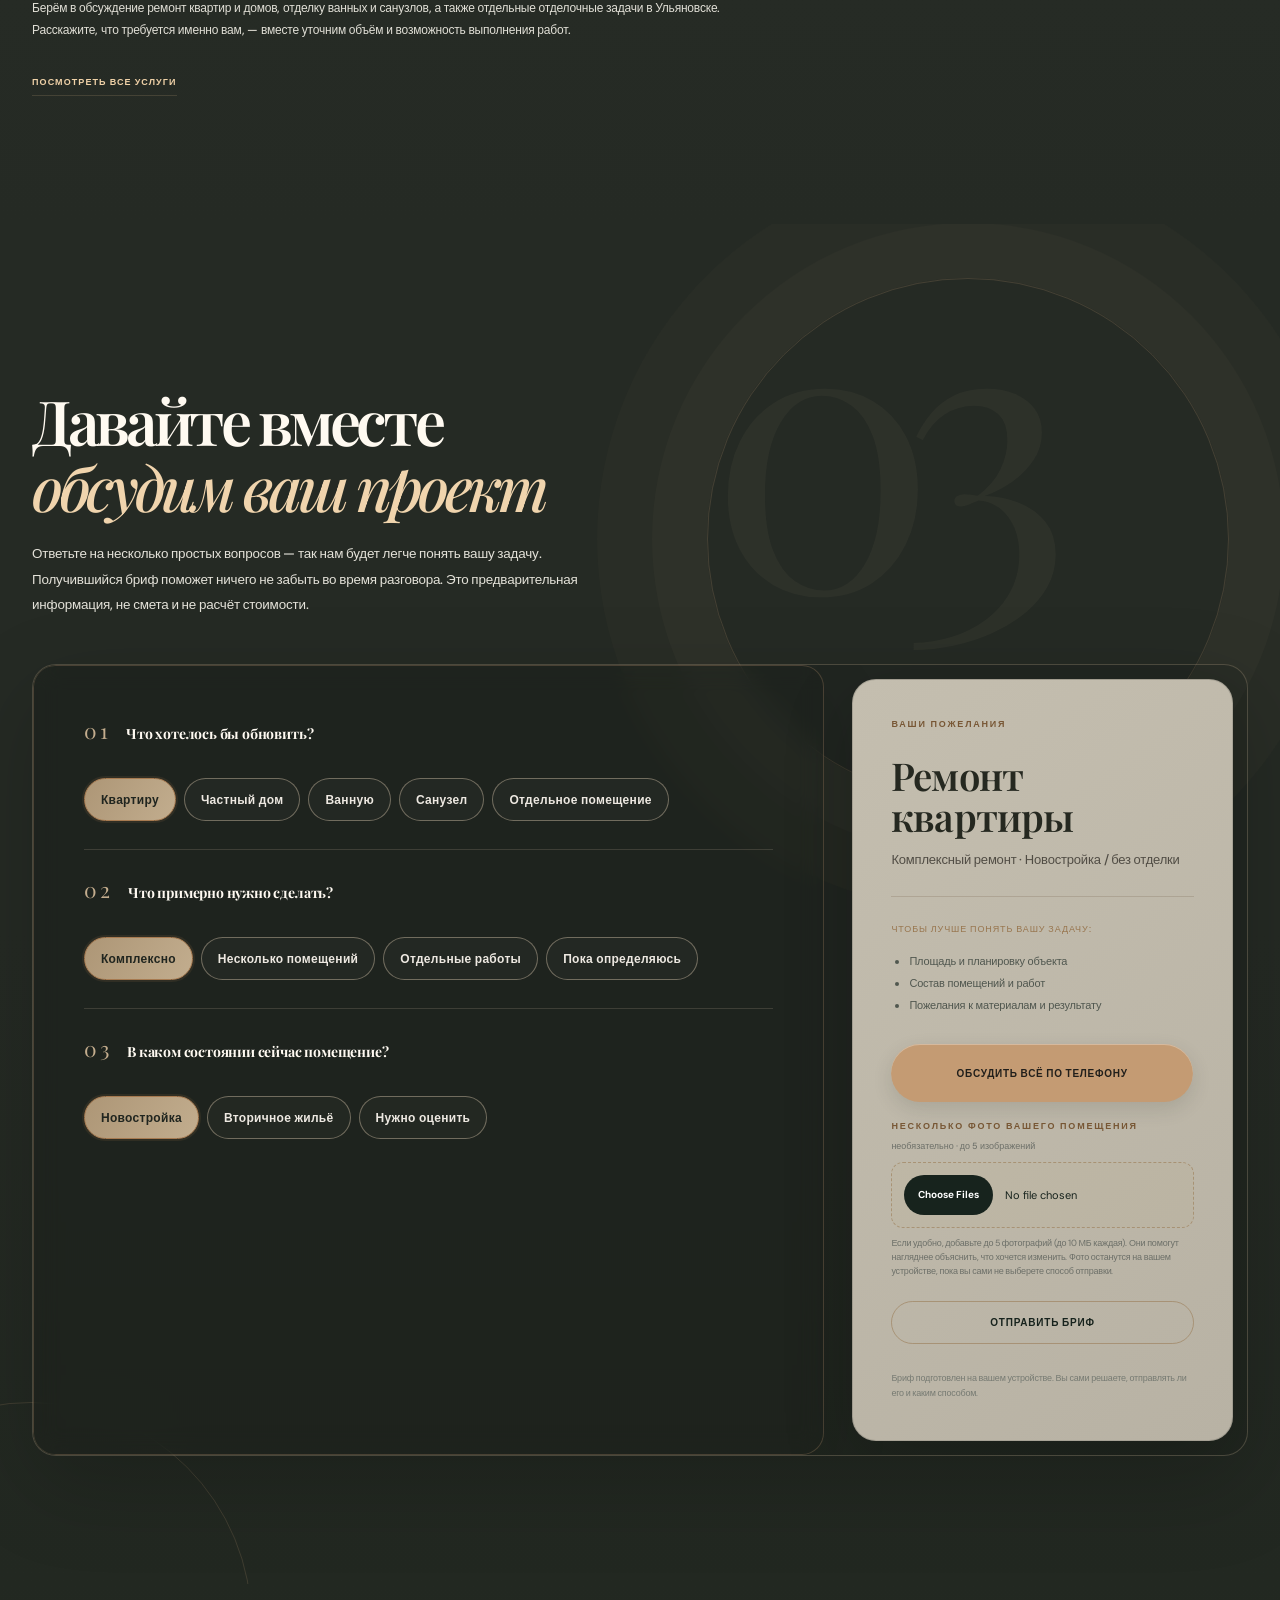
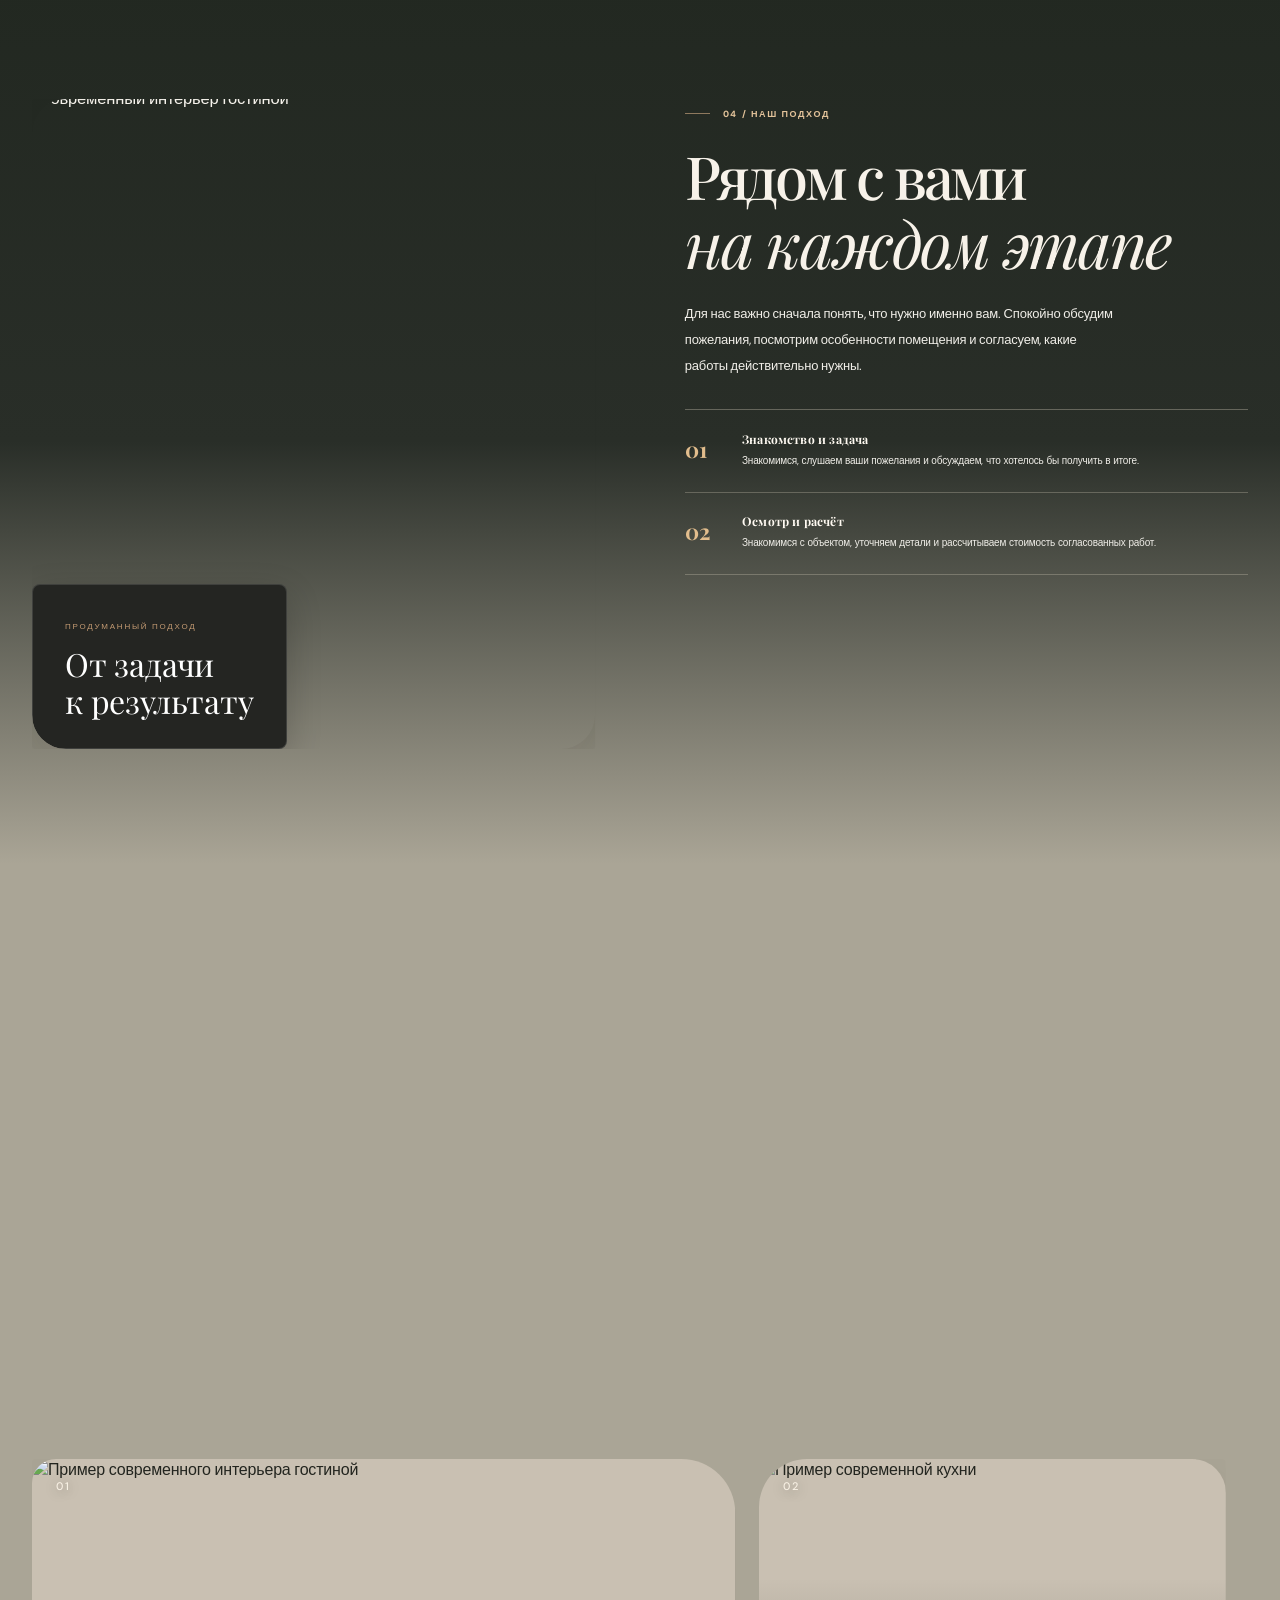
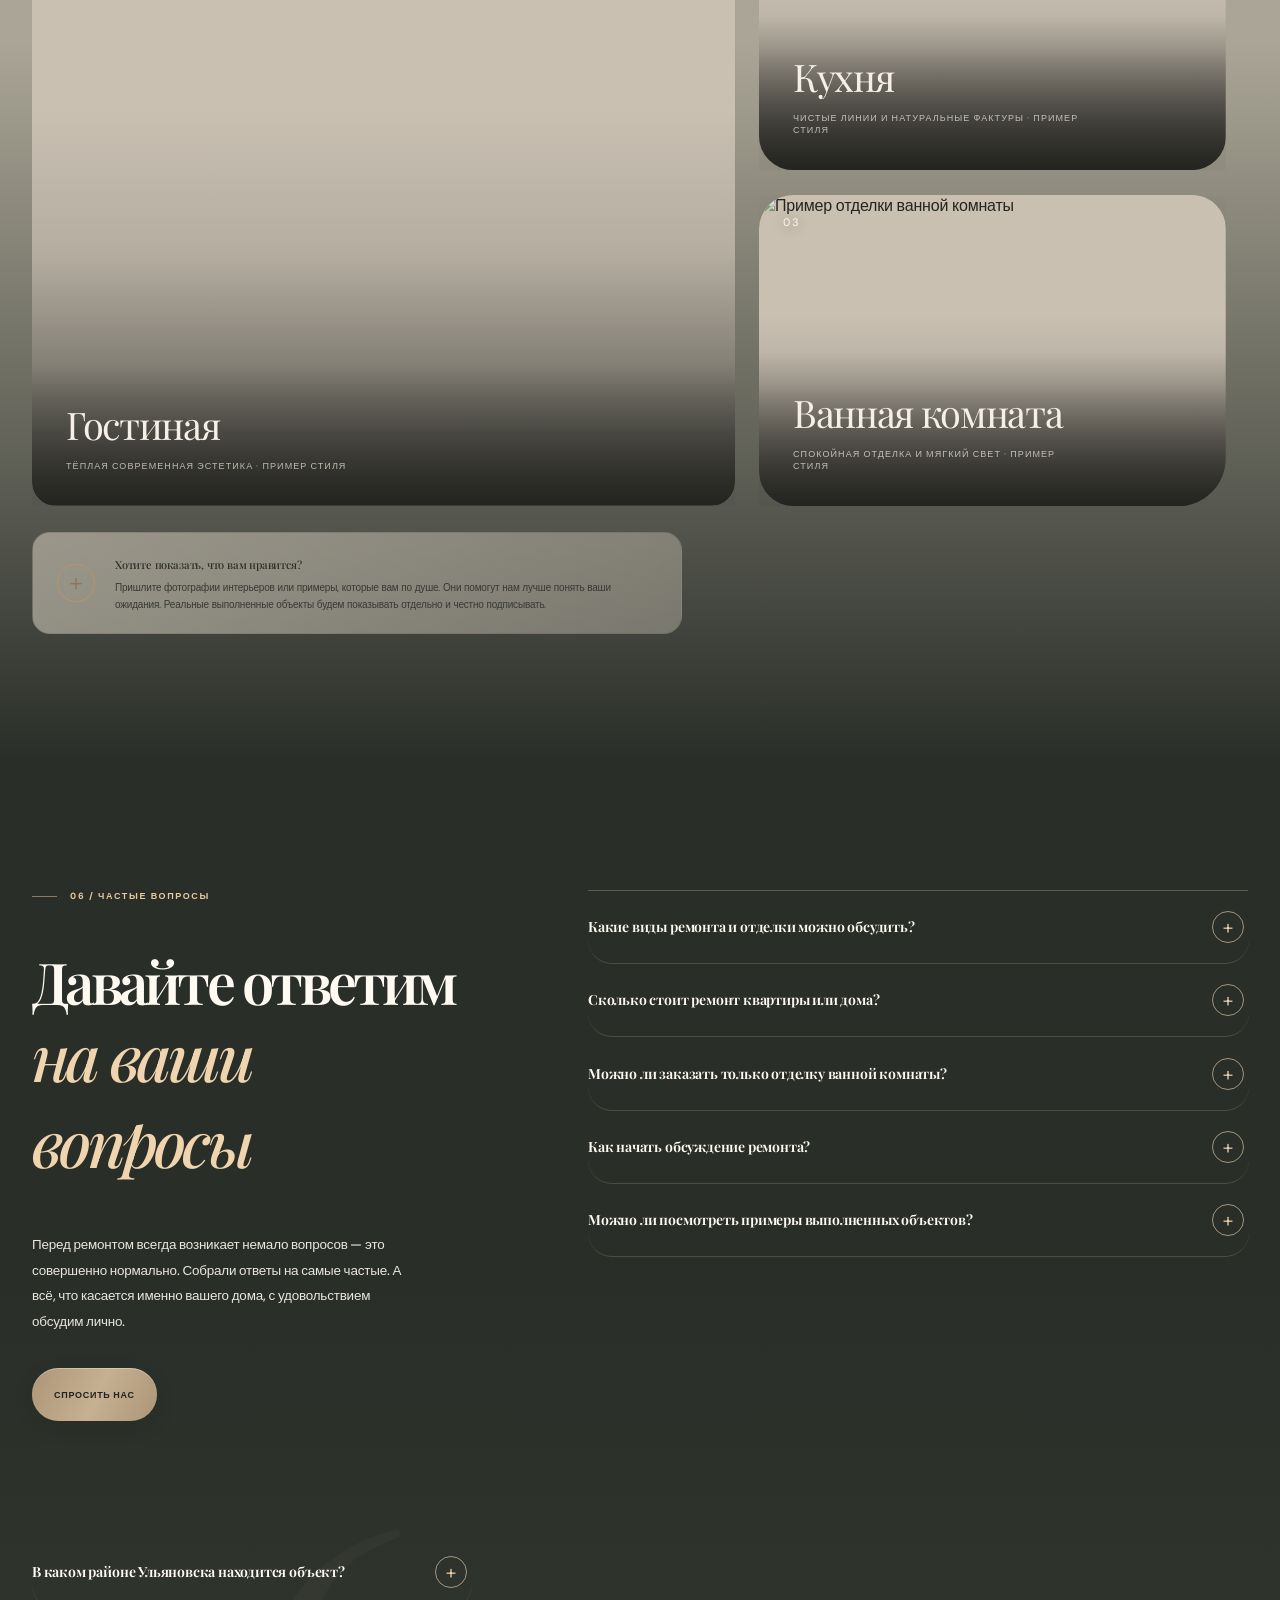
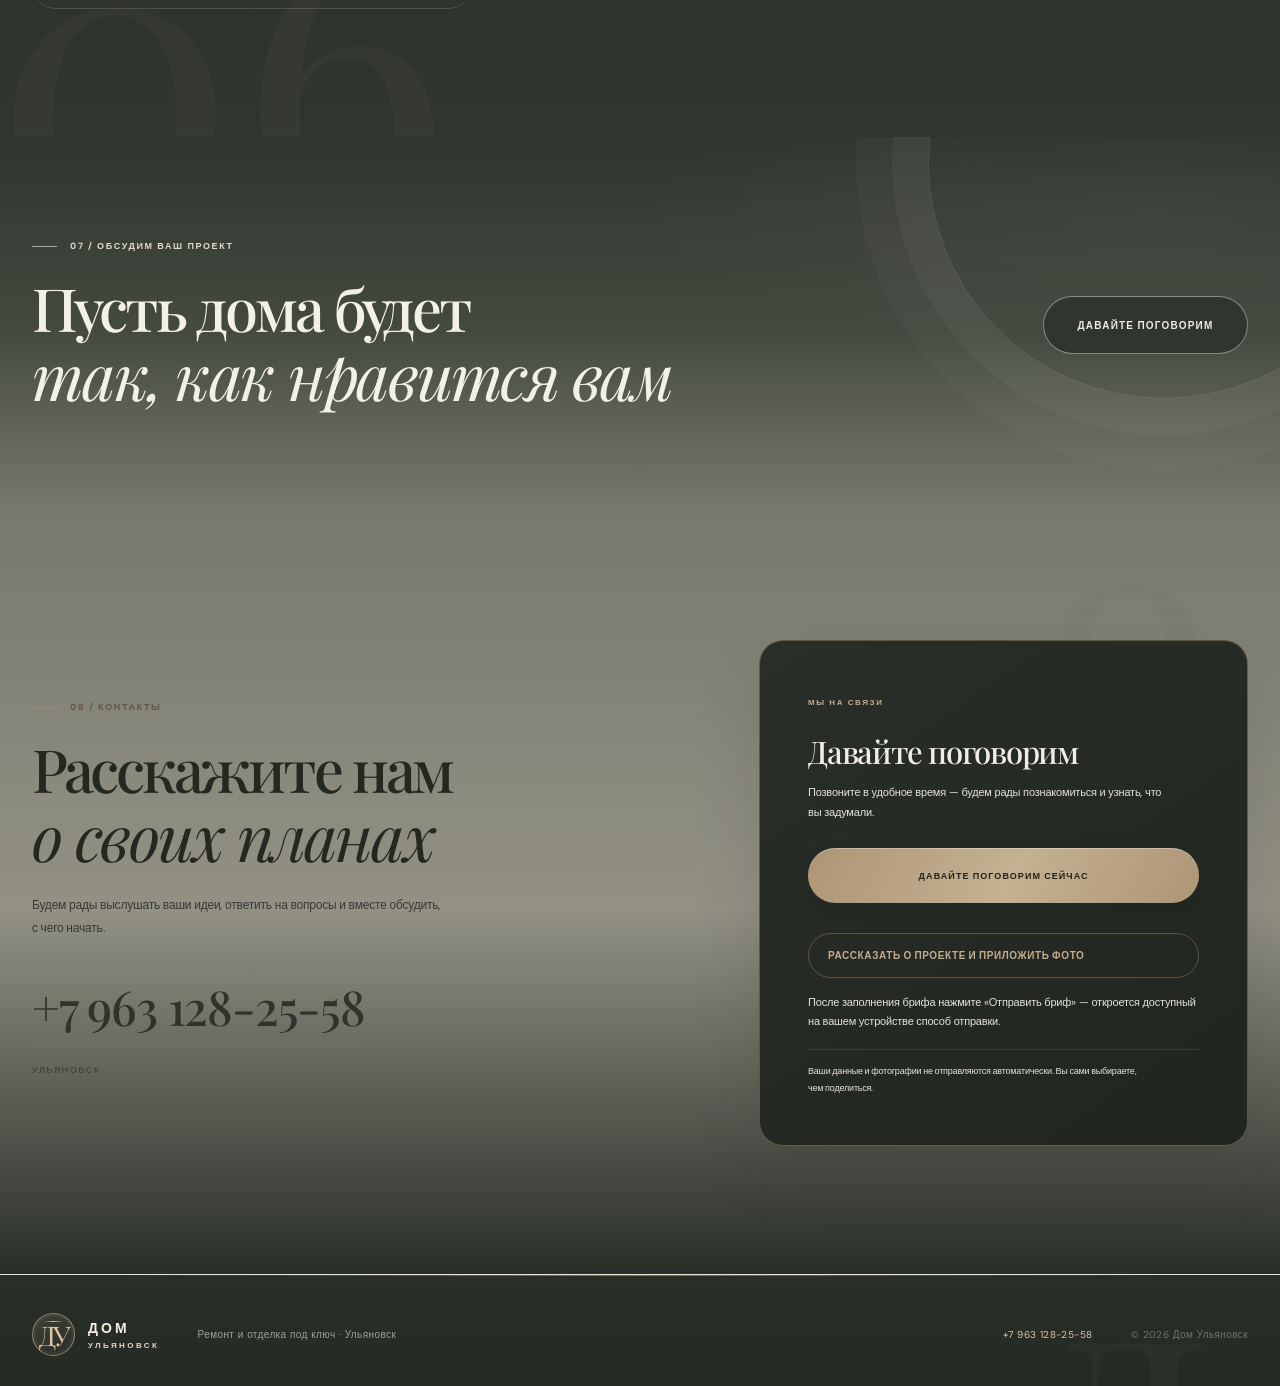
==== commit fa5566cc: "Use generated warm interior image" ====
--- a/index.html
+++ b/index.html
@@ -150,7 +150,7 @@
 
   <main id="main">
     <section class="hero">
-      <div class="hero-image" role="img" aria-label="Пример современной светлой гостиной"></div>
+      <div class="hero-image" role="img" aria-label="Сгенерированный визуальный пример современной тёплой гостиной" style="background-image:url('assets/ai/interior-gostinaya.webp')"></div>
       <div class="hero-shade"></div>
       <div class="container hero-content">
         <div class="eyebrow"><span></span> РЕМОНТ И ОТДЕЛКА В УЛЬЯНОВСКЕ</div>
--- a/styles-components.css
+++ b/styles-components.css
@@ -9,10 +9,10 @@
   --gold:#c6a477;
   --gold-light:#dfc49d;
   --line:rgba(45,54,47,.16);
-  --serif:"Cormorant Garamond",Georgia,serif;
+  --serif:"Playfair Display",Georgia,serif;
 }
 html{scroll-padding-top:90px}
-body{font-family:Manrope,Arial,sans-serif;background:var(--paper);color:var(--ink);letter-spacing:-.012em}
+body{font-family:DM Sans,Arial,sans-serif;background:var(--paper);color:var(--ink);letter-spacing:-.012em}
 .container{width:min(1240px,calc(100% - 64px))}
 .header{background:linear-gradient(180deg,rgba(17,27,22,.62),transparent);border:0;transition:background .25s}
 .nav{height:96px}
@@ -99,7 +99,7 @@
 .faq-list{border-color:var(--line)}
 .faq-item{border-color:var(--line)}
 .faq-item summary{font-family:var(--serif);font-size:21px;font-weight:500;padding:23px 48px 23px 0}
-.faq-item summary:after{font-family:Manrope;font-size:20px;color:#9b7950}
+.faq-item summary:after{font-family:DM Sans;font-size:20px;color:#9b7950}
 .faq-item p{font-size:11px;line-height:2;color:var(--muted)}
 .cta-band{background:var(--ink);padding:clamp(70px,8vw,108px) 0;position:relative;overflow:hidden}
 .cta-band:after{content:"Д";position:absolute;right:4%;top:-.55em;font-family:var(--serif);font-size:clamp(250px,35vw,520px);line-height:1;color:rgba(255,255,255,.025);pointer-events:none}
@@ -211,7 +211,7 @@
 .header{position:fixed;inset:0 0 auto;z-index:100;background:rgba(20,31,25,.18);backdrop-filter:blur(0);transition:background .3s,backdrop-filter .3s,box-shadow .3s}
 .header.is-scrolled{background:rgba(23,35,29,.94);backdrop-filter:blur(18px);box-shadow:0 12px 34px rgba(0,0,0,.12)}
 .nav{height:88px}
-.brand-mark{border-radius:50%;font-family:"Cormorant Garamond",Georgia,serif}
+.brand-mark{border-radius:50%;font-family:"Playfair Display",Georgia,serif}
 .desktop-nav{display:flex;align-items:center;gap:clamp(16px,2.1vw,30px)}
 .nav-dropdown{position:relative}
 .nav-dropdown-toggle{border:0;background:none;color:inherit;font:inherit;font-size:11px;cursor:pointer;padding:14px 0;display:flex;align-items:center;gap:9px}
@@ -222,7 +222,7 @@
 .nav-dropdown-menu a{display:flex;gap:14px;padding:13px 12px;font-size:11px;color:#f4f0e8;border-bottom:1px solid rgba(255,255,255,.08);transition:background .2s,color .2s}
 .nav-dropdown-menu a:last-child{border-bottom:0}
 .nav-dropdown-menu a:hover{background:rgba(197,164,119,.13);color:var(--lux-gold-soft)}
-.nav-dropdown-menu a span{font-family:"Cormorant Garamond",serif;color:var(--lux-gold);font-size:17px}
+.nav-dropdown-menu a span{font-family:"Playfair Display",serif;color:var(--lux-gold);font-size:17px}
 .header-phone,.button,.mobile-call{border-radius:999px}
 .header-phone{transition:background .25s,color .25s,transform .25s}
 .hero{min-height:780px;height:min(940px,100svh);isolation:isolate}
@@ -233,7 +233,7 @@
 .hero-shade{background:linear-gradient(90deg,rgba(13,24,18,.9),rgba(18,30,23,.62) 48%,rgba(18,30,23,.08)),linear-gradient(0deg,rgba(12,20,15,.52),transparent 60%)}
 .hero-content{padding-top:100px}
 .hero h1{max-width:900px;font-size:clamp(54px,7.4vw,104px);line-height:.98;letter-spacing:-.07em}
-.hero h1 em,.service-hero h1 em{font-family:"Cormorant Garamond",Georgia,serif;font-weight:400;color:var(--lux-gold-soft)}
+.hero h1 em,.service-hero h1 em{font-family:"Playfair Display",Georgia,serif;font-weight:400;color:var(--lux-gold-soft)}
 .hero-lead{font-size:14px;line-height:1.95;max-width:530px}
 .button{padding:17px 26px;min-height:56px;letter-spacing:.055em;text-transform:uppercase;font-size:10px;transition:transform .28s,box-shadow .28s,background .28s}
 .button-accent{background:linear-gradient(120deg,#c5a477,#e1c9a4);box-shadow:0 10px 30px rgba(0,0,0,.14)}
@@ -241,14 +241,14 @@
 .text-link{letter-spacing:.09em;text-transform:uppercase;font-size:10px}
 .section-pad{padding:clamp(86px,9vw,138px) 0}
 .intro{background:var(--lux-paper)}
-.intro h2,.section-heading h2,.approach h2,.contacts h2,.cta-band h2,.studio-heading h2{font-family:"Cormorant Garamond",Georgia,serif;font-weight:500;font-size:clamp(48px,5.5vw,76px);line-height:.99;letter-spacing:-.035em}
+.intro h2,.section-heading h2,.approach h2,.contacts h2,.cta-band h2,.studio-heading h2{font-family:"Playfair Display",Georgia,serif;font-weight:500;font-size:clamp(48px,5.5vw,76px);line-height:.99;letter-spacing:-.035em}
 .intro h2 em,.section-heading h2 em,.approach h2 em,.contacts h2 em,.studio-heading h2 em{color:#a18159;font-style:italic}
 .services{background:#e9e3d9}
 .service-card{border-radius:4px;overflow:hidden;box-shadow:0 8px 26px rgba(25,34,28,.045);transition:transform .35s,box-shadow .35s}
 .service-card:hover{transform:translateY(-7px);box-shadow:0 22px 54px rgba(25,34,28,.13)}
 .service-photo{transition:transform .8s cubic-bezier(.2,.7,.2,1),filter .4s;filter:saturate(.82)}
 .service-card:hover .service-photo{transform:scale(1.045);filter:saturate(1)}
-.service-info h3{font-family:"Cormorant Garamond",Georgia,serif;font-size:29px;font-weight:500}
+.service-info h3{font-family:"Playfair Display",Georgia,serif;font-size:29px;font-weight:500}
 .service-more{border-bottom:1px solid rgba(161,129,89,.45);padding-bottom:4px;transition:color .2s,border-color .2s}
 .service-more:hover{color:#684a2b;border-color:#684a2b}
 .project-studio{background:radial-gradient(ellipse at 85% 8%,rgba(197,164,119,.14),transparent 32%),var(--lux-ink);color:#f7f2e9;position:relative;overflow:hidden}
@@ -262,21 +262,21 @@
 .planner-main{border:1px solid rgba(223,201,169,.22);padding:clamp(22px,4vw,42px);background:rgba(255,255,255,.035);backdrop-filter:blur(12px)}
 .planner-step{border:0;border-bottom:1px solid rgba(255,255,255,.13);padding:0 0 26px;margin:0 0 26px;min-width:0}
 .planner-step:last-child{border:0;margin:0;padding:0}
-.planner-step legend{font-family:"Cormorant Garamond",Georgia,serif;font-size:27px;margin-bottom:18px;padding:0}
-.planner-step legend span{font-family:Manrope,sans-serif;font-size:9px;letter-spacing:.15em;color:var(--lux-gold);margin-right:12px}
+.planner-step legend{font-family:"Playfair Display",Georgia,serif;font-size:27px;margin-bottom:18px;padding:0}
+.planner-step legend span{font-family:DM Sans,sans-serif;font-size:9px;letter-spacing:.15em;color:var(--lux-gold);margin-right:12px}
 .planner-options{display:flex;flex-wrap:wrap;gap:9px}
 .planner-options button{border:1px solid rgba(230,222,207,.3);border-radius:999px;background:transparent;color:#e9e4d9;padding:12px 16px;font:inherit;font-size:10px;cursor:pointer;transition:.22s}
 .planner-options button:hover{border-color:var(--lux-gold);background:rgba(197,164,119,.1)}
 .planner-options button[aria-pressed=true]{background:var(--lux-gold);border-color:var(--lux-gold);color:#1b2820;box-shadow:0 7px 20px rgba(0,0,0,.16)}
 .planner-result{padding:clamp(25px,3.5vw,38px);background:var(--lux-paper);color:var(--lux-ink);display:flex;flex-direction:column;align-items:flex-start;box-shadow:0 20px 60px rgba(0,0,0,.18)}
 .planner-result-label{font-size:8px;letter-spacing:.2em;color:#98764f}
-.planner-result h3{font-family:"Cormorant Garamond",Georgia,serif;font-size:39px;line-height:1.02;font-weight:500;margin:25px 0 12px}
+.planner-result h3{font-family:"Playfair Display",Georgia,serif;font-size:39px;line-height:1.02;font-weight:500;margin:25px 0 12px}
 .planner-result>p{font-size:11px;line-height:1.8;color:var(--lux-muted);margin:0}
 .planner-divider{height:1px;background:var(--lux-line);width:100%;margin:24px 0}
 .planner-result .planner-hint{font-size:9px;letter-spacing:.1em;text-transform:uppercase;color:#98764f}
 .planner-result ul{padding-left:18px;margin:12px 0 28px;font-size:11px;line-height:2;color:#50574f}
 .planner-call{margin-top:auto;width:100%}
-.planner-share{width:100%;margin-top:10px;padding:14px 18px;border:1px solid rgba(151,119,79,.55);border-radius:999px;background:transparent;color:var(--lux-ink);font:700 10px Manrope,sans-serif;letter-spacing:.08em;text-transform:uppercase;cursor:pointer;transition:background .25s,border-color .25s,transform .25s}
+.planner-share{width:100%;margin-top:10px;padding:14px 18px;border:1px solid rgba(151,119,79,.55);border-radius:999px;background:transparent;color:var(--lux-ink);font:700 10px DM Sans,sans-serif;letter-spacing:.08em;text-transform:uppercase;cursor:pointer;transition:background .25s,border-color .25s,transform .25s}
 .planner-share:hover{background:rgba(197,164,119,.13);border-color:var(--lux-gold);transform:translateY(-2px)}
 .planner-share-status{min-height:1em;margin:8px 0 0;font-size:10px;line-height:1.5;color:#667064}
 .planner-result small{font-size:9px;line-height:1.7;color:#777b73;margin-top:14px}
@@ -286,7 +286,7 @@
 .visual-caption{border:1px solid rgba(223,201,169,.28);backdrop-filter:blur(12px)}
 .steps{border-color:var(--lux-line)}
 .step{border-color:var(--lux-line)}
-.step>b{font-family:"Cormorant Garamond",serif;font-size:22px;color:#a18159}
+.step>b{font-family:"Playfair Display",serif;font-size:22px;color:#a18159}
 .portfolio{background:#e9e3d9}
 .portfolio-item{overflow:hidden;border-radius:3px;cursor:zoom-in}
 .portfolio-item img{transition:transform .7s,filter .4s}
@@ -295,26 +295,26 @@
 .gallery-lightbox::backdrop{background:rgba(7,12,9,.88);backdrop-filter:blur(10px)}
 .gallery-lightbox[open]{display:flex;flex-direction:column;align-items:center;justify-content:center;gap:12px}
 .gallery-lightbox-image{max-width:100%;max-height:calc(90vh - 90px);object-fit:contain}
-.gallery-lightbox-caption{font-family:"Cormorant Garamond",serif;font-size:23px;color:var(--lux-gold-soft);margin:0}
+.gallery-lightbox-caption{font-family:"Playfair Display",serif;font-size:23px;color:var(--lux-gold-soft);margin:0}
 .gallery-close{position:absolute;right:10px;top:8px;width:42px;height:42px;border:1px solid rgba(255,255,255,.3);border-radius:50%;background:transparent;color:#fff;font-size:26px;cursor:pointer}
 .faq{background:var(--lux-ivory)}
 .faq-item{border-color:var(--lux-line)}
-.faq-item summary{font-family:"Cormorant Garamond",Georgia,serif;font-size:23px}
+.faq-item summary{font-family:"Playfair Display",Georgia,serif;font-size:23px}
 .cta-band{background:radial-gradient(ellipse at 90% 15%,rgba(197,164,119,.18),transparent 36%),var(--lux-ink);overflow:hidden}
-.cta-band h2{font-family:"Cormorant Garamond",Georgia,serif}
+.cta-band h2{font-family:"Playfair Display",Georgia,serif}
 .contacts{background:var(--lux-paper)}
 .contact-panel{background:var(--lux-ivory);border-radius:4px}
 .mobile-call{background:linear-gradient(110deg,#c5a477,#e1c9a4);color:#18241d;min-height:54px;box-shadow:0 12px 34px rgba(0,0,0,.25)}
 .footer{background:#121d17}
 .mobile-nav{position:fixed;z-index:99;inset:0 0 auto;max-height:100svh;overflow:auto;padding:100px 28px 35px;background:rgba(18,29,23,.98);backdrop-filter:blur(20px);transform:translateY(-14px);opacity:0;visibility:hidden;transition:opacity .28s,transform .28s,visibility .28s}
 .mobile-nav.open{display:flex;opacity:1;visibility:visible;transform:translateY(0)}
-.mobile-nav>a{padding:16px 0;border-bottom:1px solid rgba(255,255,255,.12);font-family:"Cormorant Garamond",serif;font-size:28px;color:#f4efe5}
+.mobile-nav>a{padding:16px 0;border-bottom:1px solid rgba(255,255,255,.12);font-family:"Playfair Display",serif;font-size:28px;color:#f4efe5}
 .mobile-nav-group{border-bottom:1px solid rgba(255,255,255,.12)}
-.mobile-nav-group-toggle{width:100%;display:flex;justify-content:space-between;align-items:center;background:none;border:0;padding:16px 0;color:#f4efe5;font-family:"Cormorant Garamond",serif;font-size:28px;text-align:left}
+.mobile-nav-group-toggle{width:100%;display:flex;justify-content:space-between;align-items:center;background:none;border:0;padding:16px 0;color:#f4efe5;font-family:"Playfair Display",serif;font-size:28px;text-align:left}
 .mobile-service-links{display:none;padding:0 0 12px 18px}
 .mobile-nav-group.is-open .mobile-service-links{display:grid}
 .mobile-service-links a{padding:10px 0;color:#d6c8b3;font-size:13px}
-.mobile-nav .mobile-nav-call{margin-top:24px;border:0;background:var(--lux-gold);color:#18241d;border-radius:999px;padding:17px 20px;font:700 10px Manrope,sans-serif;letter-spacing:.08em;text-align:center}
+.mobile-nav .mobile-nav-call{margin-top:24px;border:0;background:var(--lux-gold);color:#18241d;border-radius:999px;padding:17px 20px;font:700 10px DM Sans,sans-serif;letter-spacing:.08em;text-align:center}
 .menu-toggle{z-index:101;border-radius:50%;width:46px;height:46px;border:1px solid rgba(223,201,169,.55)}
 .menu-toggle span{border-radius:2px;transition:transform .2s}
 .header.menu-open .menu-toggle span:first-child{transform:translateY(3.5px) rotate(45deg)}
@@ -403,13 +403,13 @@
 .planner-photos-label{display:flex;flex-wrap:wrap;align-items:baseline;gap:8px;margin-bottom:10px;color:var(--lux-ink);font-size:10px;font-weight:800;letter-spacing:.07em;text-transform:uppercase}
 .planner-photos-label span{color:var(--lux-muted);font-size:9px;font-weight:500;letter-spacing:0;text-transform:none}
 .planner-photos-input{display:block;width:100%;max-width:100%;padding:12px;border:1px dashed rgba(151,119,79,.55);border-radius:12px;background:rgba(197,164,119,.07);color:var(--lux-ink);font:inherit;font-size:11px}
-.planner-photos-input::file-selector-button{min-height:40px;margin-right:12px;padding:9px 14px;border:0;border-radius:999px;background:var(--lux-ink);color:#fff;font:700 10px Manrope,sans-serif;cursor:pointer}
+.planner-photos-input::file-selector-button{min-height:40px;margin-right:12px;padding:9px 14px;border:0;border-radius:999px;background:var(--lux-ink);color:#fff;font:700 10px DM Sans,sans-serif;cursor:pointer}
 .planner-photos-help{margin:8px 0 0!important;color:var(--lux-muted)!important;font-size:9px!important;line-height:1.6!important}
 .planner-photos-preview{display:grid;grid-template-columns:repeat(auto-fill,minmax(76px,1fr));gap:9px;margin-top:12px}
 .planner-photo-item{min-width:0;margin:0}
 .planner-photo-item img{display:block;width:100%;height:76px;object-fit:cover;border-radius:9px;background:#e9e3d9}
 .planner-photo-item figcaption{overflow:hidden;margin-top:4px;color:var(--lux-muted);font-size:8px;text-overflow:ellipsis;white-space:nowrap}
-.planner-photos-clear{min-height:44px;margin-top:10px;padding:9px 14px;border:1px solid rgba(151,119,79,.45);border-radius:999px;background:transparent;color:var(--lux-ink);font:700 9px Manrope,sans-serif;cursor:pointer}
+.planner-photos-clear{min-height:44px;margin-top:10px;padding:9px 14px;border:1px solid rgba(151,119,79,.45);border-radius:999px;background:transparent;color:var(--lux-ink);font:700 9px DM Sans,sans-serif;cursor:pointer}
 .planner-photos-clear[hidden]{display:none}
 .planner-photos-input:focus-visible,.planner-photos-clear:focus-visible{outline:2px solid #bd9866;outline-offset:3px}
 
--- a/styles-luxury.css
+++ b/styles-luxury.css
@@ -23,7 +23,7 @@
   --ease-lux:cubic-bezier(.2,.75,.25,1);
 }
 html{scroll-behavior:smooth;scroll-padding-top:96px}
-body{background:var(--paper);color:var(--ink);font-family:Manrope,Arial,sans-serif}
+body{background:var(--paper);color:var(--ink);font-family:DM Sans,Arial,sans-serif}
 ::selection{background:var(--bronze);color:#fff}
 a{transition:color .25s var(--ease-lux)}
 .container{width:min(1240px,calc(100% - 64px))}
@@ -48,7 +48,7 @@
 .eyebrow{color:#dfc3a5}
 .eyebrow span{background:var(--bronze-light)}
 .hero h1{max-width:850px;font-size:clamp(50px,7.3vw,96px);line-height:1.02;letter-spacing:-.075em;font-weight:500}
-.hero h1 em,h2 em{font-family:"Cormorant Garamond",Georgia,serif;font-weight:500;font-style:italic}
+.hero h1 em,h2 em{font-family:"Playfair Display",Georgia,serif;font-weight:500;font-style:italic}
 .hero-lead{max-width:540px;font-size:14px;line-height:1.95;color:rgba(250,247,240,.82)}
 .hero-actions{gap:25px;margin-top:40px}
 .button{position:relative;isolation:isolate;overflow:hidden;border-radius:999px;padding:18px 25px;gap:34px;min-height:58px;transition:transform .35s var(--ease-lux),background .35s,color .35s,box-shadow .35s}
@@ -196,7 +196,7 @@
   line-height:1.01;letter-spacing:-.075em;font-weight:500
 }
 .service-page .service-hero h1 em{
-  font-family:"Cormorant Garamond",Georgia,serif;
+  font-family:"Playfair Display",Georgia,serif;
   color:var(--bronze-light);font-weight:500
 }
 .service-page .service-hero .hero-lead{max-width:560px;color:rgba(247,242,233,.8);line-height:1.95}
@@ -206,7 +206,7 @@
   font-size:clamp(38px,4.8vw,64px);font-weight:500;letter-spacing:-.07em;line-height:1.06
 }
 .service-page .detail-narrow h2 em,.service-page .process-grid h2 em{
-  font-family:"Cormorant Garamond",Georgia,serif;color:var(--clay);font-weight:500
+  font-family:"Playfair Display",Georgia,serif;color:var(--clay);font-weight:500
 }
 .service-page .detail-narrow p:not(.section-kicker),.service-page .detail-copy{
   color:#716b62;font-size:13px;line-height:2;max-width:760px
@@ -277,11 +277,11 @@
 .breadcrumbs{font-size:10px;letter-spacing:.04em;color:rgba(250,247,240,.72)}
 .breadcrumbs a{color:var(--bronze-light);text-underline-offset:5px}
 .service-hero h1{font-size:clamp(48px,7vw,88px);line-height:1.02;letter-spacing:-.07em;font-weight:500;max-width:900px}
-.service-hero h1 em{font-family:"Cormorant Garamond",Georgia,serif;font-weight:500;font-style:italic;color:var(--bronze-light)}
+.service-hero h1 em{font-family:"Playfair Display",Georgia,serif;font-weight:500;font-style:italic;color:var(--bronze-light)}
 .service-hero .hero-lead{max-width:570px;color:rgba(250,247,240,.82)}
 .service-detail-intro{background:var(--paper)}
 .detail-narrow h2,.process-grid h2{font-size:clamp(36px,4.5vw,58px);line-height:1.08;letter-spacing:-.065em;font-weight:500}
-.detail-narrow h2 em,.process-grid h2 em{font-family:"Cormorant Garamond",Georgia,serif;font-weight:500;font-style:italic;color:var(--clay)}
+.detail-narrow h2 em,.process-grid h2 em{font-family:"Playfair Display",Georgia,serif;font-weight:500;font-style:italic;color:var(--clay)}
 .detail-narrow p:not(.section-kicker),.detail-copy{color:#716b62;line-height:2}
 .service-detail-list{background:var(--paper-deep)}
 .detail-grid{gap:16px}
@@ -359,7 +359,7 @@
 .breadcrumbs a{color:var(--bronze-light);text-decoration:none;border-bottom:1px solid rgba(196,155,115,.55);padding-bottom:3px}
 .service-hero .eyebrow{margin-top:42px}
 .service-hero h1{font-size:clamp(48px,6.5vw,82px);font-weight:500;line-height:1.04;letter-spacing:-.075em;max-width:900px}
-.service-hero h1 em{color:var(--bronze-light);font-family:"Cormorant Garamond",Georgia,serif;font-style:italic}
+.service-hero h1 em{color:var(--bronze-light);font-family:"Playfair Display",Georgia,serif;font-style:italic}
 .service-hero .hero-lead{max-width:570px;color:rgba(250,247,240,.78)}
 .service-hero .hero-actions{display:flex;flex-wrap:wrap;align-items:center}
 .service-hero .text-link{color:#f0e8dc}
@@ -367,7 +367,7 @@
 .service-detail-intro{background:var(--surface)}
 .detail-narrow{max-width:900px}
 .detail-narrow h2,.process-grid h2{font-size:clamp(36px,4.6vw,60px);line-height:1.08;letter-spacing:-.065em;font-weight:500}
-.detail-narrow h2 em,.process-grid h2 em{font-family:"Cormorant Garamond",Georgia,serif;color:var(--clay);font-style:italic}
+.detail-narrow h2 em,.process-grid h2 em{font-family:"Playfair Display",Georgia,serif;color:var(--clay);font-style:italic}
 .detail-narrow p:not(.section-kicker),.detail-copy{color:#6d675e;font-size:14px;line-height:2}
 .service-detail-list{background:var(--paper-deep)}
 .detail-grid{gap:18px}
@@ -401,16 +401,16 @@
 .project-studio:before{border-color:rgba(196,155,115,.2)}
 .studio-heading .section-kicker{color:var(--bronze-light)}
 .studio-heading h2{font-weight:500;letter-spacing:-.065em}
-.studio-heading h2 em{font-family:"Cormorant Garamond",Georgia,serif;color:var(--bronze-light)}
+.studio-heading h2 em{font-family:"Playfair Display",Georgia,serif;color:var(--bronze-light)}
 .planner-main{border:1px solid rgba(196,155,115,.26);border-radius:var(--radius-lg);background:rgba(255,255,255,.035);box-shadow:0 24px 70px rgba(0,0,0,.12)}
 .planner-step{border-color:rgba(255,255,255,.14)}
-.planner-step legend{font-family:"Cormorant Garamond",Georgia,serif;font-size:30px}
+.planner-step legend{font-family:"Playfair Display",Georgia,serif;font-size:30px}
 .planner-options button{min-height:44px;border-color:rgba(240,232,220,.28);transition:background .25s,border-color .25s,transform .25s}
 .planner-options button:hover{transform:translateY(-2px)}
 .planner-options button[aria-pressed=true]{background:var(--bronze-light);border-color:var(--bronze-light);color:#24231f}
 .planner-result{border-radius:var(--radius-lg);background:var(--paper);box-shadow:0 24px 70px rgba(0,0,0,.2)}
 .planner-result-label{color:var(--clay)}
-.planner-result h3{font-family:"Cormorant Garamond",Georgia,serif;font-size:clamp(36px,4vw,48px)}
+.planner-result h3{font-family:"Playfair Display",Georgia,serif;font-size:clamp(36px,4vw,48px)}
 .planner-result>p{color:#6d675e}
 .planner-divider{background:var(--line)}
 .planner-photos{border-color:rgba(196,155,115,.24)}
@@ -784,7 +784,7 @@
 }
 .hero h1 em{
   display:inline-block;color:#d0a77e;
-  font-family:"Cormorant Garamond",Georgia,serif;
+  font-family:"Playfair Display",Georgia,serif;
   font-weight:500;letter-spacing:-.045em;
 }
 .hero-lead{
@@ -809,7 +809,7 @@
   color:rgba(245,238,227,.56);
   font-size:8px;letter-spacing:.2em;
 }
-.hero-counter b{font-family:"Cormorant Garamond",Georgia,serif;font-size:27px;font-weight:400;color:var(--bronze-light)}
+.hero-counter b{font-family:"Playfair Display",Georgia,serif;font-size:27px;font-weight:400;color:var(--bronze-light)}
 .intro{position:relative;overflow:hidden}
 .intro::after{
   content:"";position:absolute;right:-100px;top:12%;
@@ -827,7 +827,7 @@
 .services .service-card{min-height:355px}
 .services .service-large{min-height:455px}
 .services .service-info{max-width:680px}
-.services .service-info>span{font-family:"Cormorant Garamond",Georgia,serif;font-size:19px;letter-spacing:.04em}
+.services .service-info>span{font-family:"Playfair Display",Georgia,serif;font-size:19px;letter-spacing:.04em}
 .services .service-info h3{max-width:560px;font-size:clamp(25px,3vw,38px);line-height:1.06}
 .services .service-info p{max-width:390px}
 .services .service-card::before{
@@ -956,7 +956,7 @@
   font-size:10px;line-height:1.55;letter-spacing:.025em;
 }
 .hero-index li span{
-  color:#d0a77e;font-family:"Cormorant Garamond",Georgia,serif;
+  color:#d0a77e;font-family:"Playfair Display",Georgia,serif;
   font-size:17px;
 }
 @media(max-width:1100px){
@@ -977,7 +977,7 @@
 .service-page .service-hero-content{position:relative;isolation:isolate}
 .service-page .service-hero-content::after{
   position:absolute;z-index:-1;right:2px;bottom:4px;
-  font-family:"Cormorant Garamond",Georgia,serif;
+  font-family:"Playfair Display",Georgia,serif;
   font-size:clamp(112px,18vw,230px);font-weight:400;
   line-height:.72;letter-spacing:-.09em;
   color:rgba(239,222,198,.105);pointer-events:none;
--- a/styles-cinematic-sections.css
+++ b/styles-cinematic-sections.css
@@ -27,7 +27,7 @@
 }
 .intro::before{
   content:"01";position:absolute;right:7vw;top:50%;
-  transform:translateY(-50%);font:400 clamp(150px,24vw,340px)/.7 "Cormorant Garamond",serif;
+  transform:translateY(-50%);font:400 clamp(150px,24vw,340px)/.7 "Playfair Display",serif;
   letter-spacing:-.09em;color:rgba(147,111,75,.055);pointer-events:none;
 }
 .intro::after{
@@ -40,7 +40,7 @@
   letter-spacing:-.065em;font-weight:500;
 }
 .intro h2 em,.section-heading h2 em,.approach h2 em,.contacts h2 em,.cta-band h2 em{
-  color:#9b7956;font-family:"Cormorant Garamond",Georgia,serif;
+  color:#9b7956;font-family:"Playfair Display",Georgia,serif;
   font-size:1.13em;font-weight:500;letter-spacing:-.035em;
 }
 .intro-copy{max-width:620px;color:#66645d;font-size:14px;line-height:2}
@@ -86,14 +86,14 @@
   color:#f1ede5;padding-top:clamp(90px,10vw,145px);padding-bottom:clamp(90px,10vw,145px);
 }
 .project-studio::before{
-  content:"03";position:absolute;right:4vw;top:4%;font:400 clamp(180px,30vw,430px)/.8 "Cormorant Garamond",serif;
+  content:"03";position:absolute;right:4vw;top:4%;font:400 clamp(180px,30vw,430px)/.8 "Playfair Display",serif;
   color:rgba(224,196,158,.045);pointer-events:none;letter-spacing:-.1em;
 }
 .project-studio::after{border-color:rgba(196,155,115,.18)}
 .studio-heading{position:relative;z-index:1;max-width:760px}
 .studio-heading .section-kicker{color:var(--cin-brass-light)}
 .studio-heading h2{color:#f4eee4;letter-spacing:-.07em}
-.studio-heading h2 em{color:var(--cin-brass-light);font-family:"Cormorant Garamond",serif}
+.studio-heading h2 em{color:var(--cin-brass-light);font-family:"Playfair Display",serif}
 .studio-heading>p:last-child{color:rgba(242,236,225,.62);font-size:12px;line-height:1.95}
 .planner-shell{
   position:relative;z-index:1;display:grid;grid-template-columns:minmax(0,1.45fr) minmax(270px,.75fr);
@@ -103,7 +103,7 @@
 .planner-main{background:rgba(245,239,228,.035);padding:clamp(25px,4vw,50px)}
 .planner-step{border-bottom:1px solid rgba(226,205,177,.16)}
 .planner-step legend{color:#f2ede4;font-size:13px;font-weight:600}
-.planner-step legend span{color:var(--cin-brass-light);font:400 21px "Cormorant Garamond",serif;margin-right:12px}
+.planner-step legend span{color:var(--cin-brass-light);font:400 21px "Playfair Display",serif;margin-right:12px}
 .planner-options{gap:8px}
 .planner-options button{
   min-height:43px;padding:10px 16px;border:1px solid rgba(226,205,177,.23);
@@ -120,7 +120,7 @@
   color:#252820;padding:clamp(25px,3vw,40px);border:1px solid rgba(255,255,255,.4);
 }
 .planner-result-label,.planner-photos-label{color:#92704d;letter-spacing:.2em;font-size:8px;font-weight:800}
-.planner-result h3{font:500 clamp(29px,3vw,42px)/1.05 "Cormorant Garamond",serif;letter-spacing:-.025em}
+.planner-result h3{font:500 clamp(29px,3vw,42px)/1.05 "Playfair Display",serif;letter-spacing:-.025em}
 .planner-result>p{color:#6b675e;font-size:11px;line-height:1.8}
 .planner-divider{background:rgba(110,89,65,.22)}
 .portfolio{
@@ -149,7 +149,7 @@
 .portfolio-item:hover img,.portfolio-item:focus-within img{transform:scale(1.045);filter:saturate(.95) contrast(1.03)}
 .portfolio-item::after{content:"";position:absolute;inset:35% 0 0;pointer-events:none;background:linear-gradient(transparent,rgba(17,21,17,.72))}
 .portfolio-item figcaption{z-index:2;padding:25px 28px;color:#f5efe5}
-.portfolio-item figcaption b{font:500 28px "Cormorant Garamond",serif}
+.portfolio-item figcaption b{font:500 28px "Playfair Display",serif}
 .portfolio-item figcaption span{display:block;margin-top:5px;color:rgba(245,239,229,.72);font-size:9px;letter-spacing:.08em}
 .portfolio-upload-note{
   display:flex;align-items:center;gap:20px;max-width:650px;margin-top:26px;
@@ -165,14 +165,14 @@
   background:#20231f;color:#f1ede5;padding-top:clamp(90px,10vw,145px);padding-bottom:clamp(90px,10vw,145px);
 }
 .faq::before{
-  content:"06";position:absolute;left:-.02em;bottom:-.2em;font:400 clamp(200px,32vw,450px)/.8 "Cormorant Garamond",serif;
+  content:"06";position:absolute;left:-.02em;bottom:-.2em;font:400 clamp(200px,32vw,450px)/.8 "Playfair Display",serif;
   color:rgba(218,190,155,.035);pointer-events:none;
 }
 .faq-grid{position:relative;z-index:1;display:grid;grid-template-columns:minmax(260px,.8fr) minmax(0,1.2fr);gap:clamp(45px,9vw,140px);align-items:start}
 .faq-heading{position:sticky;top:110px}
 .faq-heading .section-kicker{color:var(--cin-brass-light)}
 .faq-heading h2{font-size:clamp(39px,5vw,67px);line-height:1.04;letter-spacing:-.065em}
-.faq-heading h2 em{color:var(--cin-brass-light);font:500 1.12em "Cormorant Garamond",serif}
+.faq-heading h2 em{color:var(--cin-brass-light);font:500 1.12em "Playfair Display",serif}
 .faq-heading>p:not(.section-kicker){max-width:390px;color:rgba(239,234,224,.6);font-size:12px;line-height:1.9;margin:24px 0 30px}
 .faq-heading .button-accent{
   min-height:53px;padding:15px 22px;border-radius:999px;
@@ -190,7 +190,7 @@
 .faq-item summary::after{
   content:"+";position:absolute;right:5px;top:50%;transform:translateY(-50%);
   display:grid;place-items:center;width:30px;height:30px;border:1px solid rgba(218,190,155,.38);
-  border-radius:50%;color:var(--cin-brass-light);font:300 20px "Manrope",sans-serif;
+  border-radius:50%;color:var(--cin-brass-light);font:300 20px "DM Sans",sans-serif;
   transition:transform .35s var(--cin-ease),background .35s,color .35s
 }
 .faq-item[open] summary{color:var(--cin-brass-light)}
@@ -227,7 +227,7 @@
   padding-top:clamp(90px,10vw,145px);padding-bottom:clamp(90px,10vw,145px)
 }
 .contacts::before{
-  content:"08";position:absolute;right:4vw;top:5%;font:400 clamp(190px,30vw,420px)/.8 "Cormorant Garamond",serif;
+  content:"08";position:absolute;right:4vw;top:5%;font:400 clamp(190px,30vw,420px)/.8 "Playfair Display",serif;
   color:rgba(147,111,75,.055);pointer-events:none
 }
 .contacts-grid{position:relative;z-index:1;display:grid;grid-template-columns:1fr minmax(310px,.8fr);gap:clamp(40px,9vw,130px);align-items:center}
@@ -237,7 +237,7 @@
 .contact-copy{max-width:410px;margin:23px 0;color:#777168;font-size:12px;line-height:1.9}
 .contact-phone{
   display:inline-block;margin-top:12px;color:#292c25;
-  font:500 clamp(28px,4vw,48px) "Cormorant Garamond",serif;
+  font:500 clamp(28px,4vw,48px) "Playfair Display",serif;
   letter-spacing:-.025em;text-decoration:none;border-bottom:1px solid rgba(155,121,86,.4);
   padding-bottom:7px;transition:color .3s,border-color .3s
 }
@@ -249,7 +249,7 @@
   box-shadow:0 25px 65px rgba(48,42,32,.13)
 }
 .panel-label{color:var(--cin-brass-light);font-size:8px;font-weight:800;letter-spacing:.2em}
-.contact-panel h3{margin:20px 0 10px;font:500 34px "Cormorant Garamond",serif}
+.contact-panel h3{margin:20px 0 10px;font:500 34px "Playfair Display",serif}
 .contact-panel>p:not(.privacy-note){color:rgba(239,234,224,.6);font-size:11px;line-height:1.8}
 .contact-panel .button-accent{
   display:flex;justify-content:space-between;align-items:center;margin:25px 0 18px;
--- a/styles-mobile-final.css
+++ b/styles-mobile-final.css
@@ -248,3 +248,79 @@
       linear-gradient(90deg,rgba(12,22,17,.94),rgba(15,27,20,.55))!important;
   }
 }
+
+
+/* 2026 refinement: one type system, quieter transitions, stronger mobile usability */
+:root{
+  --brand-ink:#242820;
+  --brand-forest:#252b25;
+  --brand-forest-soft:#30362f;
+  --brand-stone:#c2bcaf;
+  --brand-stone-light:#d0cabc;
+  --brand-ivory:#eee9df;
+  --brand-brass:#c5a47b;
+  --brand-brass-light:#e0c49f;
+  --brand-body:#4b4b43;
+  --brand-muted:#77756c;
+  --brand-radius:24px;
+}
+html{font-family:"DM Sans",Arial,sans-serif}
+body{font-family:"DM Sans",Arial,sans-serif}
+h1,h2,h3,.contact-phone,.portfolio-item figcaption strong{
+  font-family:"Playfair Display",Georgia,serif;
+}
+em{font-family:"Playfair Display",Georgia,serif}
+button,input,textarea,select{font:inherit}
+p,li{ text-wrap:pretty }
+h1,h2,h3{ text-wrap:balance }
+.section-kicker{font-family:"DM Sans",Arial,sans-serif;letter-spacing:.18em}
+.brand-mark{border-radius:50%;font-family:"Playfair Display",Georgia,serif;letter-spacing:-.08em}
+.service-card,.detail-card,.planner-shell,.planner-result,.contact-panel,.portfolio-item,.faq-item{
+  border-radius:var(--brand-radius);
+}
+.button,.button-accent,.button-light,.mobile-call{
+  border-radius:999px;
+  letter-spacing:.075em;
+}
+a:focus-visible,button:focus-visible,input:focus-visible,textarea:focus-visible,select:focus-visible,summary:focus-visible{
+  outline:2px solid var(--brand-brass-light);
+  outline-offset:4px;
+}
+@media(max-width:800px){
+  main{padding-bottom:calc(76px + env(safe-area-inset-bottom))}
+  .mobile-call{
+    bottom:calc(10px + env(safe-area-inset-bottom));
+    left:14px;right:14px;width:auto;
+    min-height:54px;padding:15px 20px;
+    z-index:60;
+    box-shadow:0 10px 30px rgba(20,24,19,.22);
+  }
+  .section-kicker{font-size:10px!important;letter-spacing:.16em!important}
+  .intro h2,.section-heading h2,.approach h2,.contacts h2,.cta-band h2,
+  .studio-heading h2,.faq-heading h2{
+    text-wrap:balance;
+    overflow-wrap:normal;
+  }
+  .service-card,.detail-card,.portfolio-item{overflow:hidden}
+  .service-info p,.detail-card p,.step p,.faq-item p{
+    max-width:62ch;
+    font-size:15px!important;
+    line-height:1.72!important;
+  }
+  .hero-content{padding-bottom:150px}
+  .hero h1{max-width:14ch; text-wrap:balance}
+  .hero-lead{max-width:42ch}
+}
+@media(orientation:landscape) and (max-height:600px){
+  .hero{min-height:700px!important;height:auto!important}
+  .hero-content{padding-top:120px!important;padding-bottom:190px!important}
+  .hero h1{font-size:clamp(38px,5.2vw,58px)!important;line-height:1.05!important;max-width:18ch}
+  .hero-shade{
+    background:
+      linear-gradient(90deg,rgba(12,22,17,.94),rgba(15,27,20,.52)),
+      linear-gradient(0deg,rgba(10,18,14,.72),transparent 65%)!important;
+  }
+}
+@media(prefers-reduced-motion:reduce){
+  *,*::before,*::after{scroll-behavior:auto!important;animation-duration:.01ms!important;transition-duration:.01ms!important}
+}
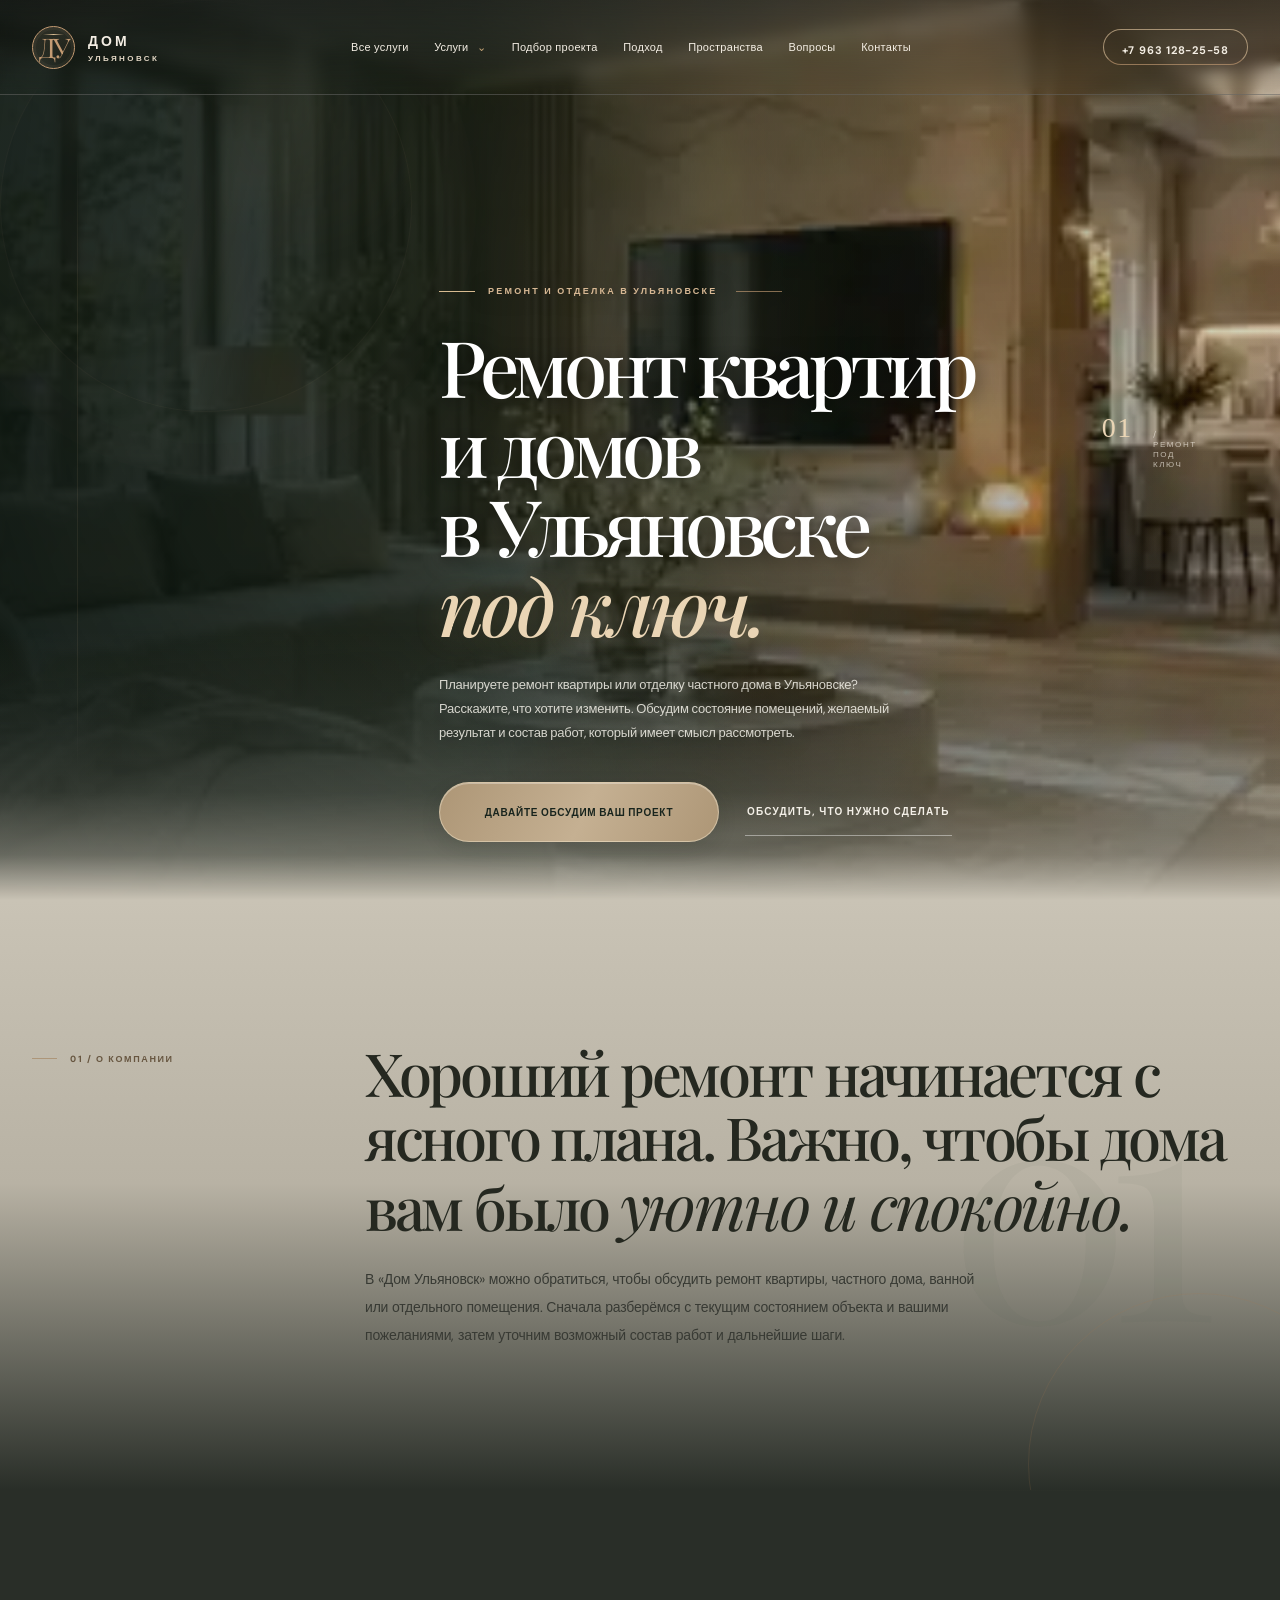
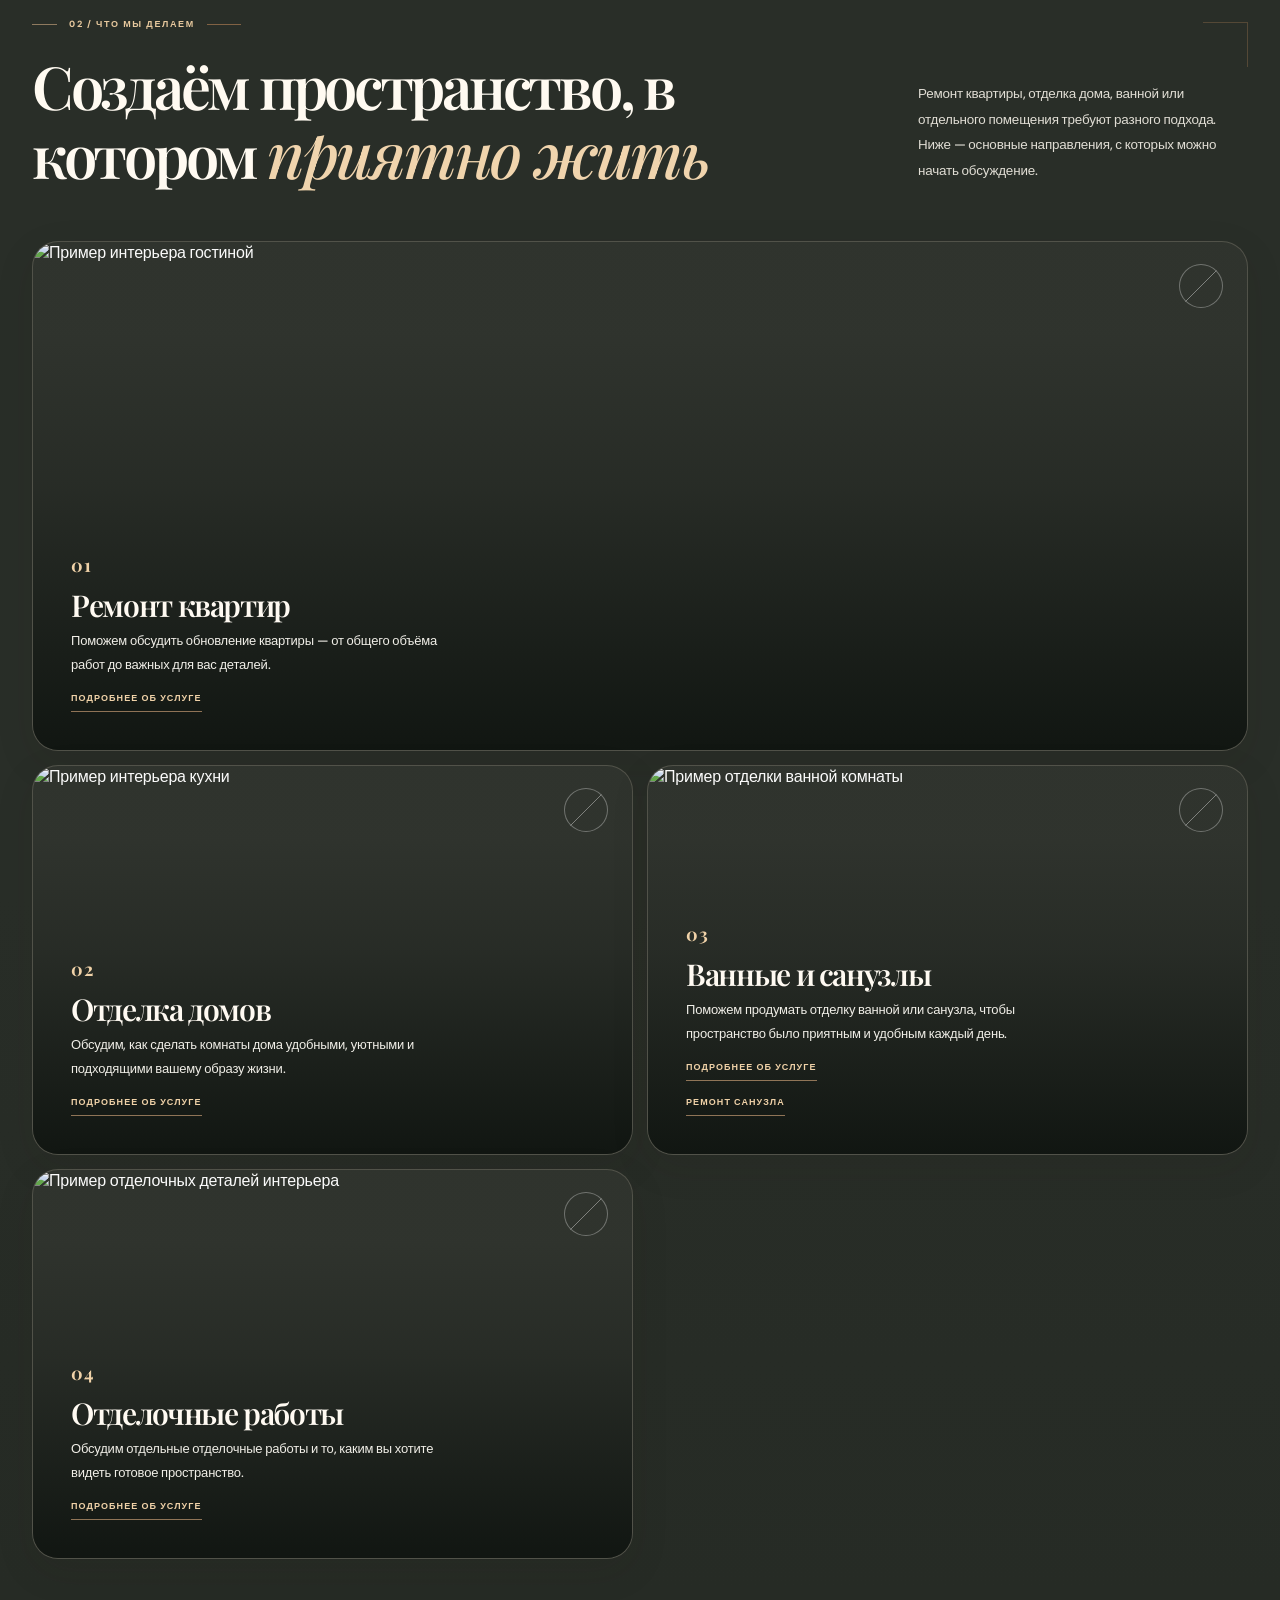
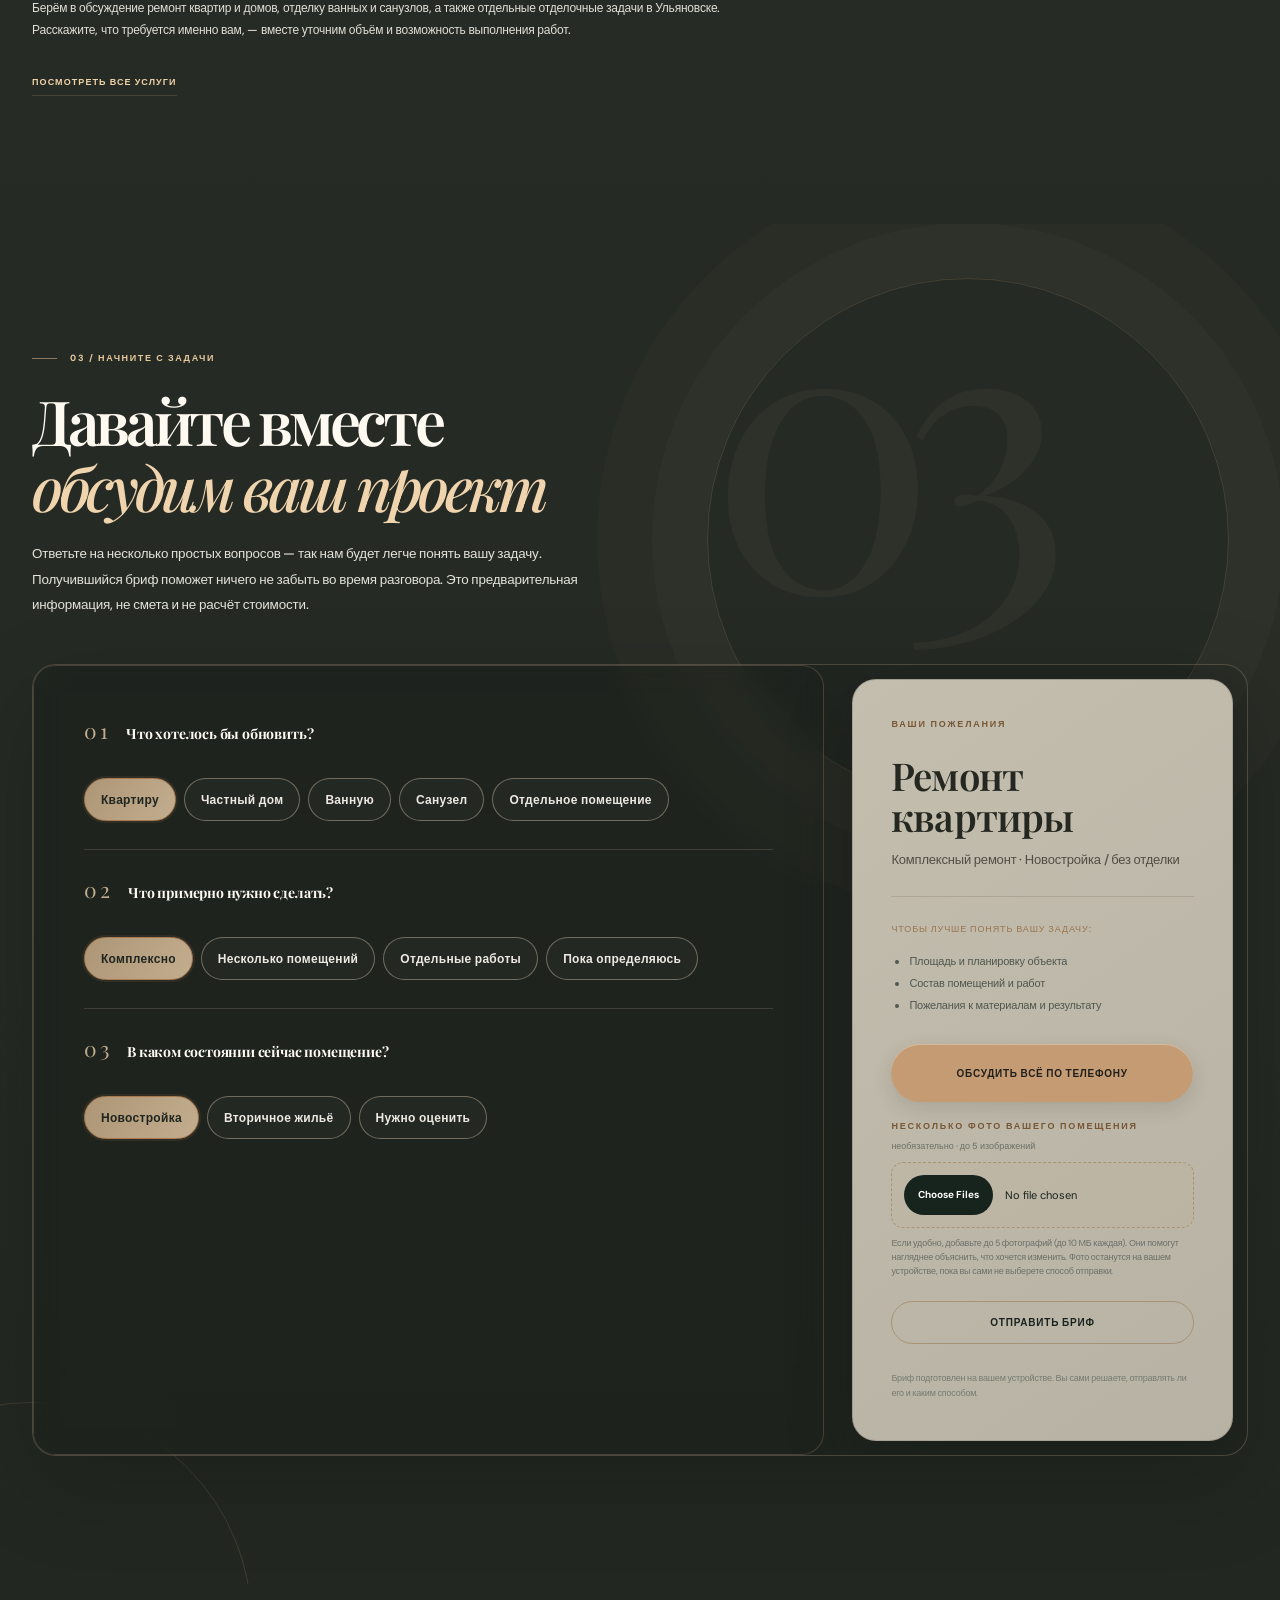
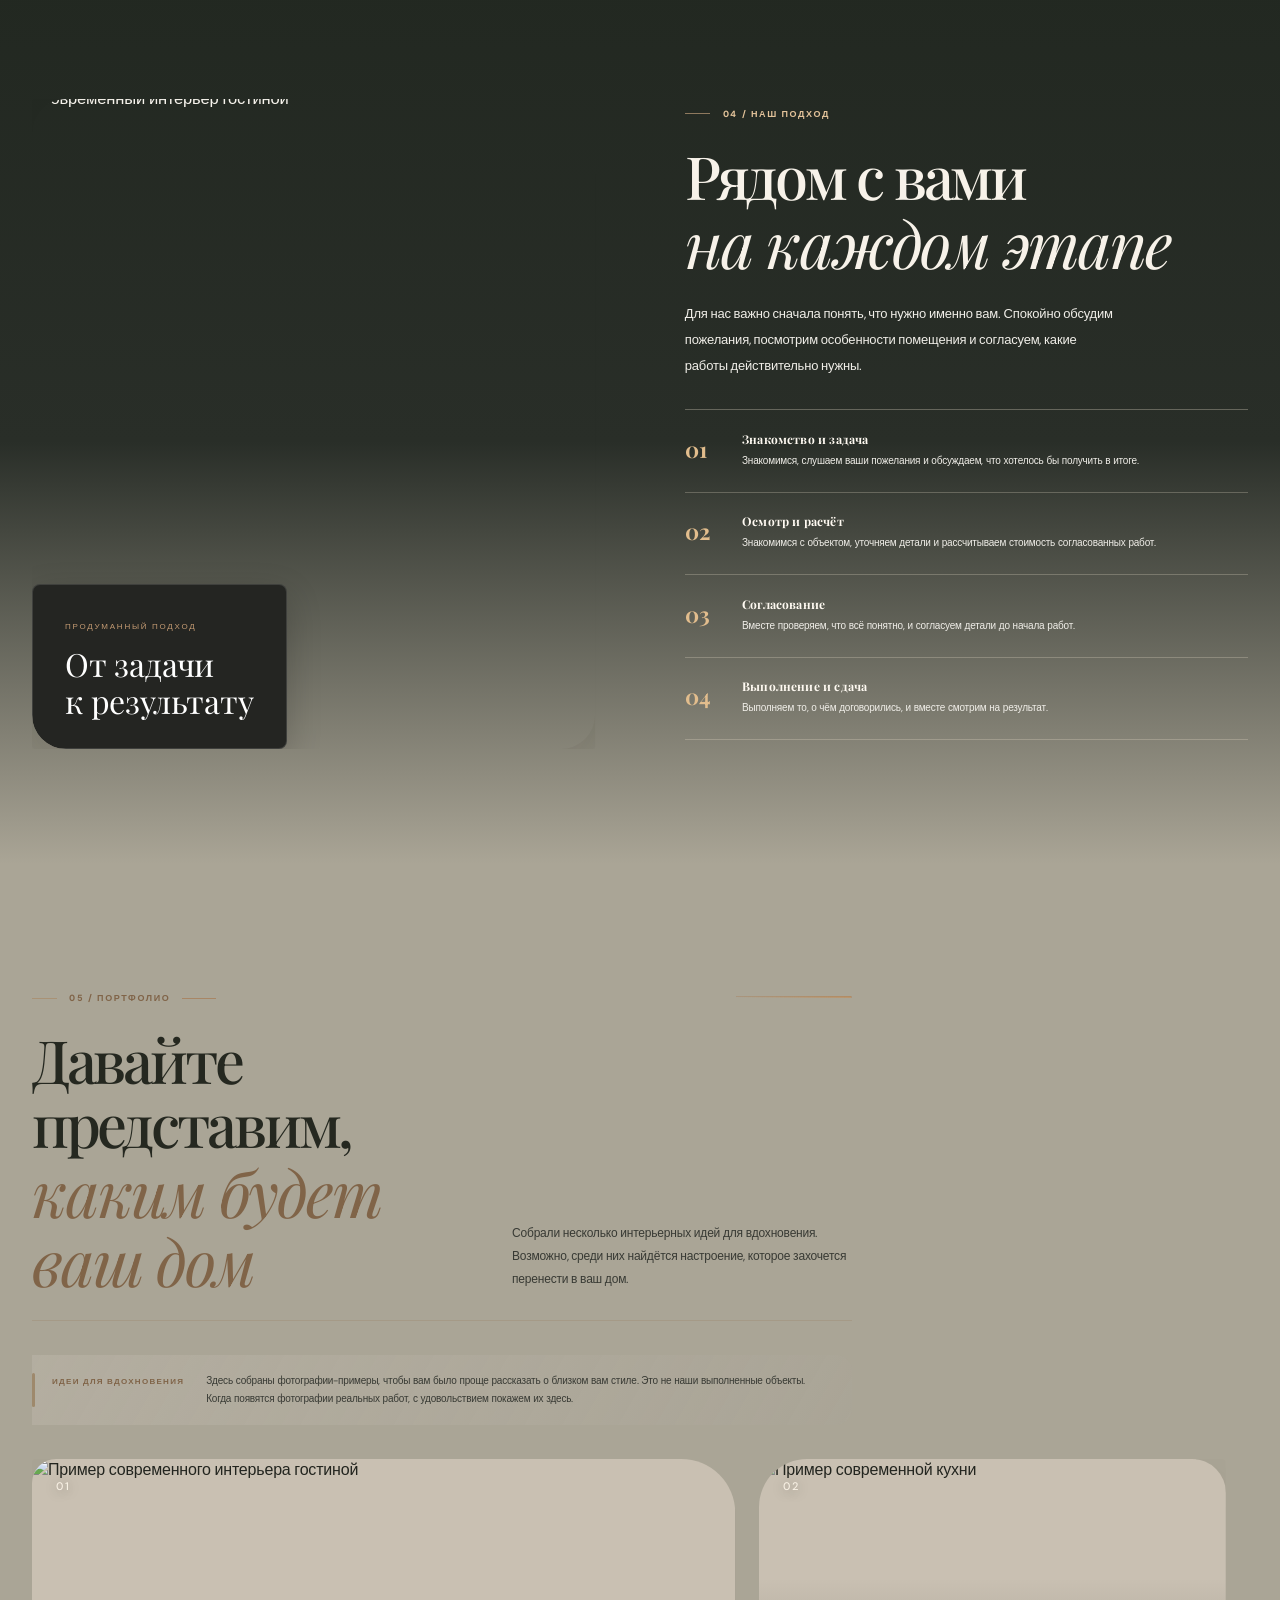
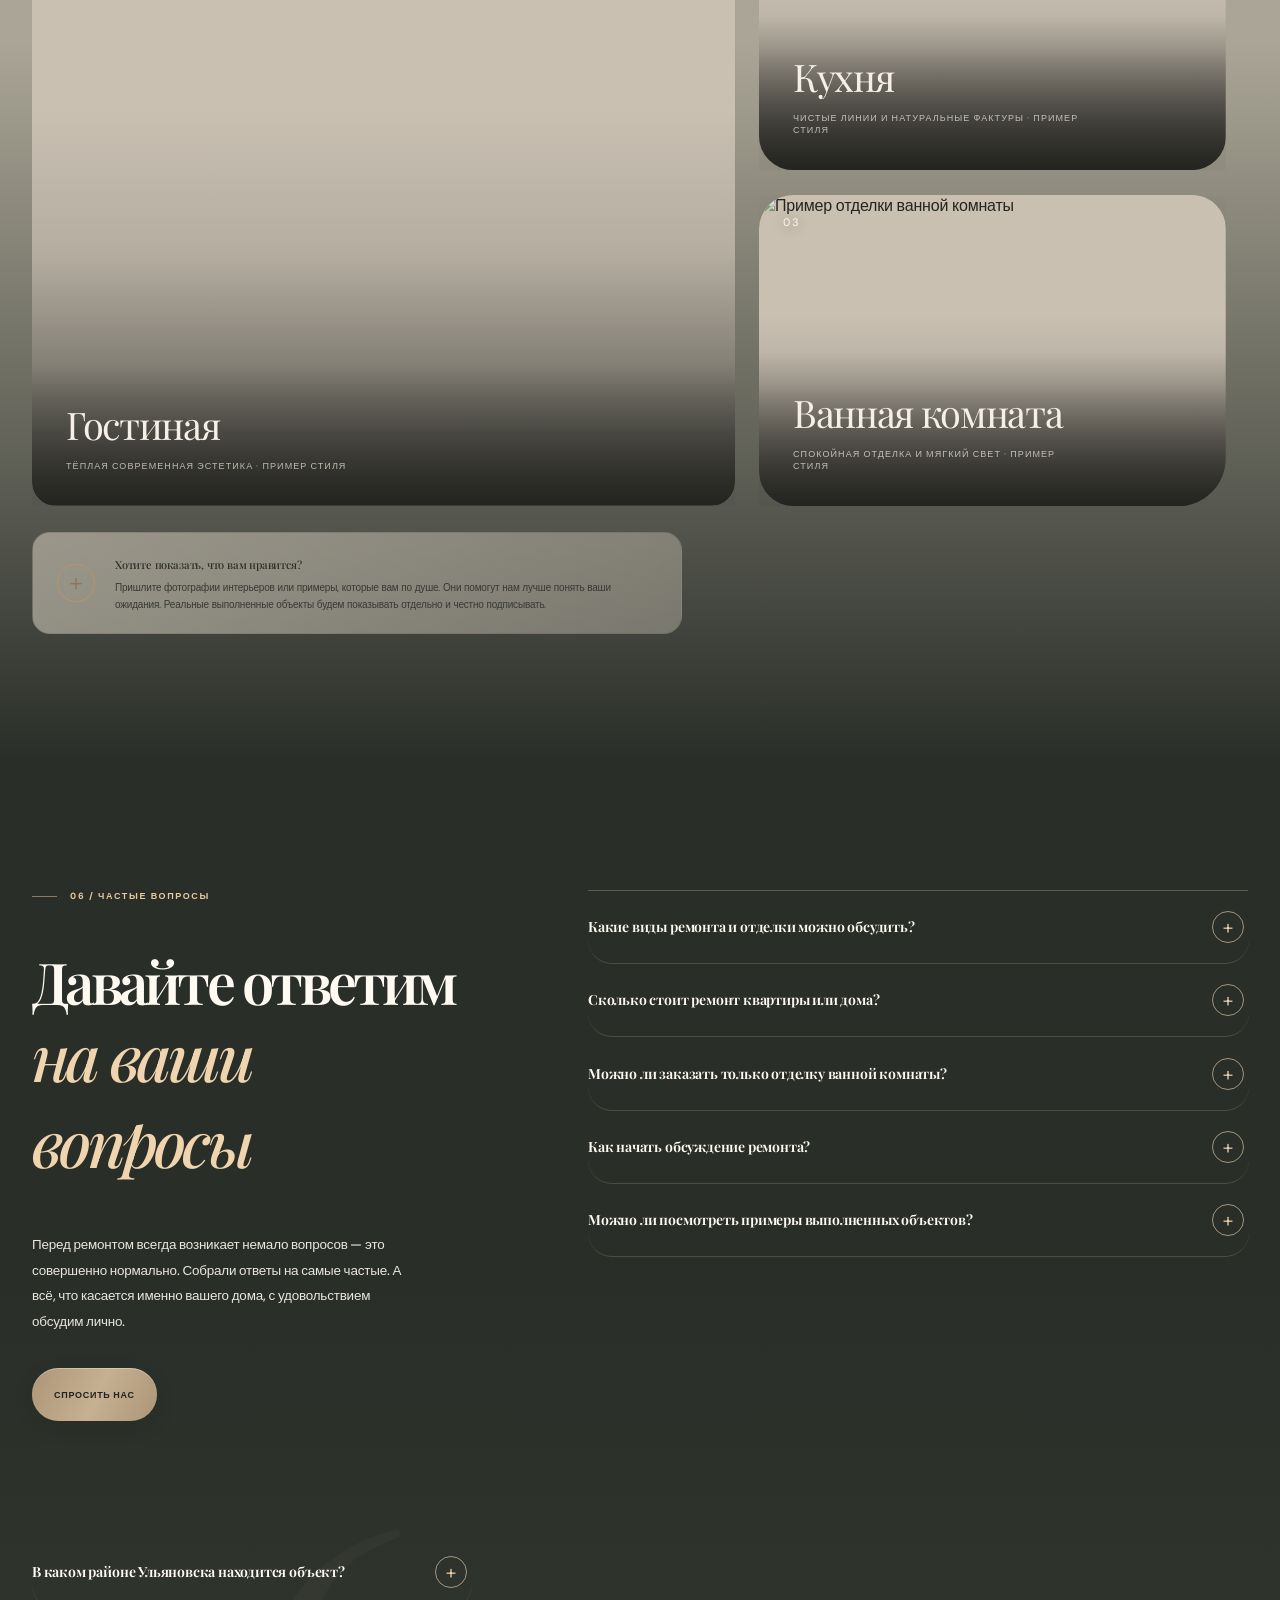
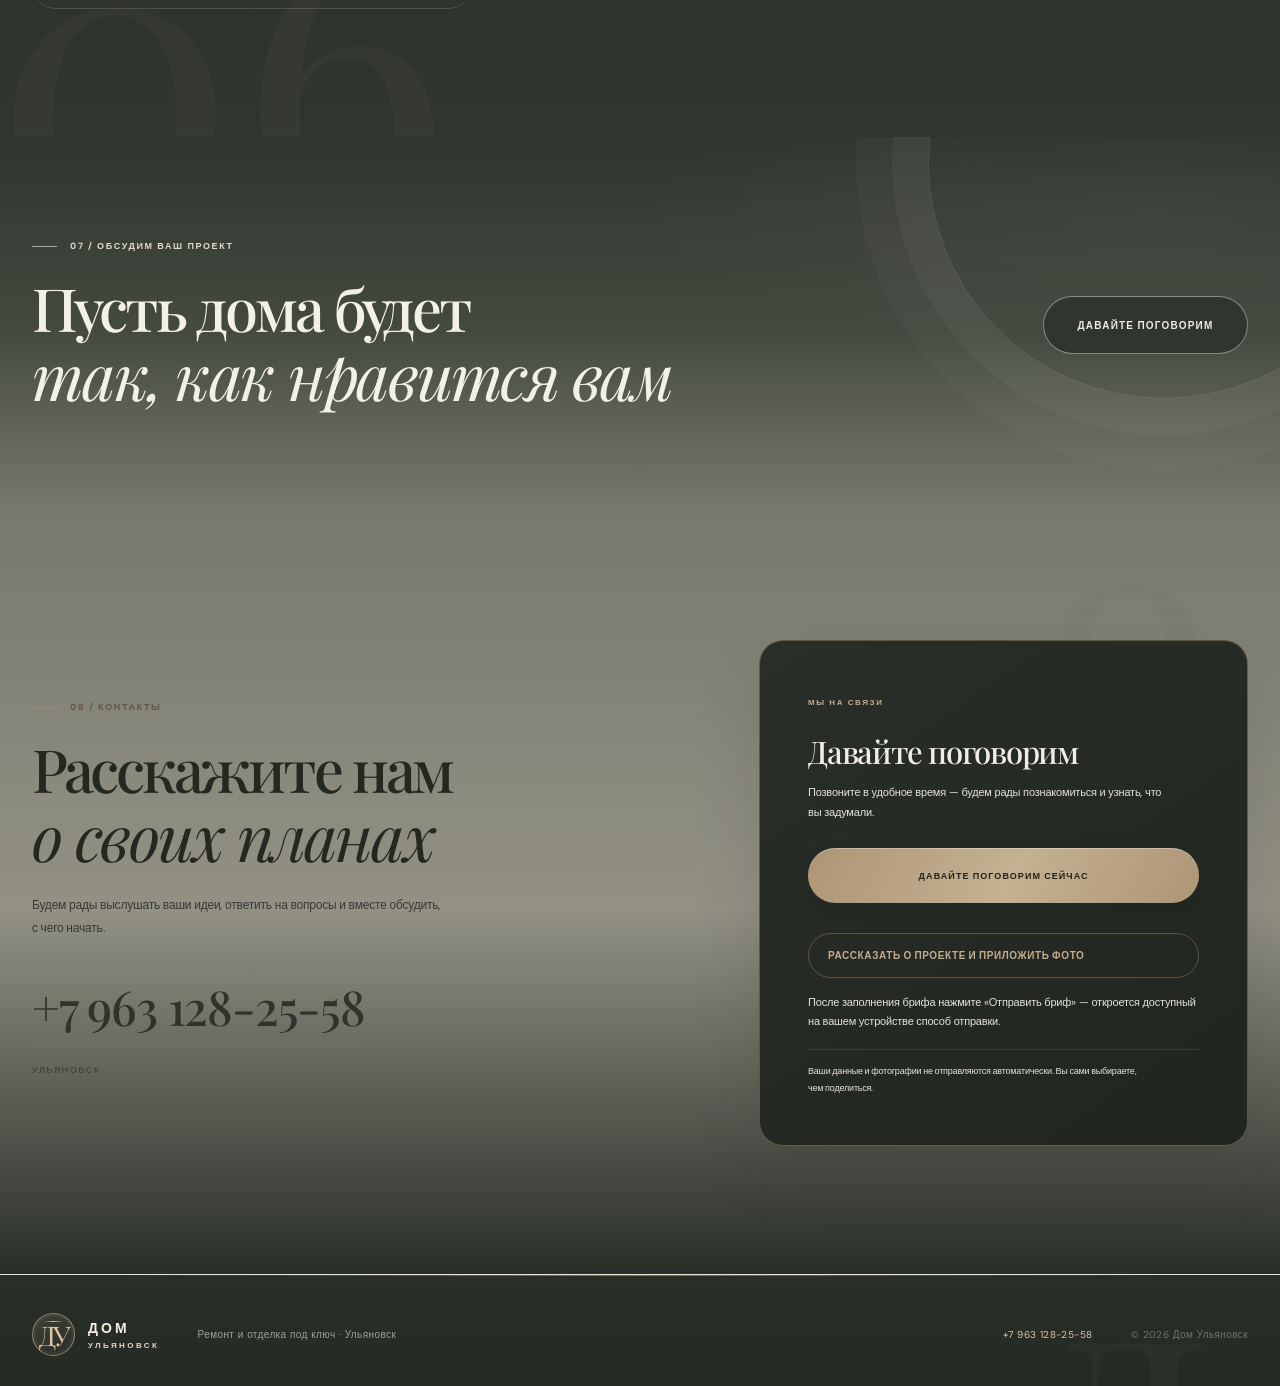
==== commit 261d30e7: "Prepare cinematic homepage image sequence" ====
--- a/index.html
+++ b/index.html
@@ -150,7 +150,9 @@
 
   <main id="main">
     <section class="hero">
-      <div class="hero-image" role="img" aria-label="Сгенерированный визуальный пример современной тёплой гостиной" style="background-image:url('assets/ai/interior-gostinaya.webp')"></div>
+      <div class="hero-image hero-image--primary" aria-hidden="true" style="background-image:url('assets/ai/interior-gostinaya.webp')"></div>
+      <div class="hero-image hero-image--secondary" aria-hidden="true"></div>
+      <p class="hero-visual-note">Визуальные примеры интерьеров · не фотографии выполненных объектов</p>
       <div class="hero-shade"></div>
       <div class="container hero-content">
         <div class="eyebrow"><span></span> РЕМОНТ И ОТДЕЛКА В УЛЬЯНОВСКЕ</div>
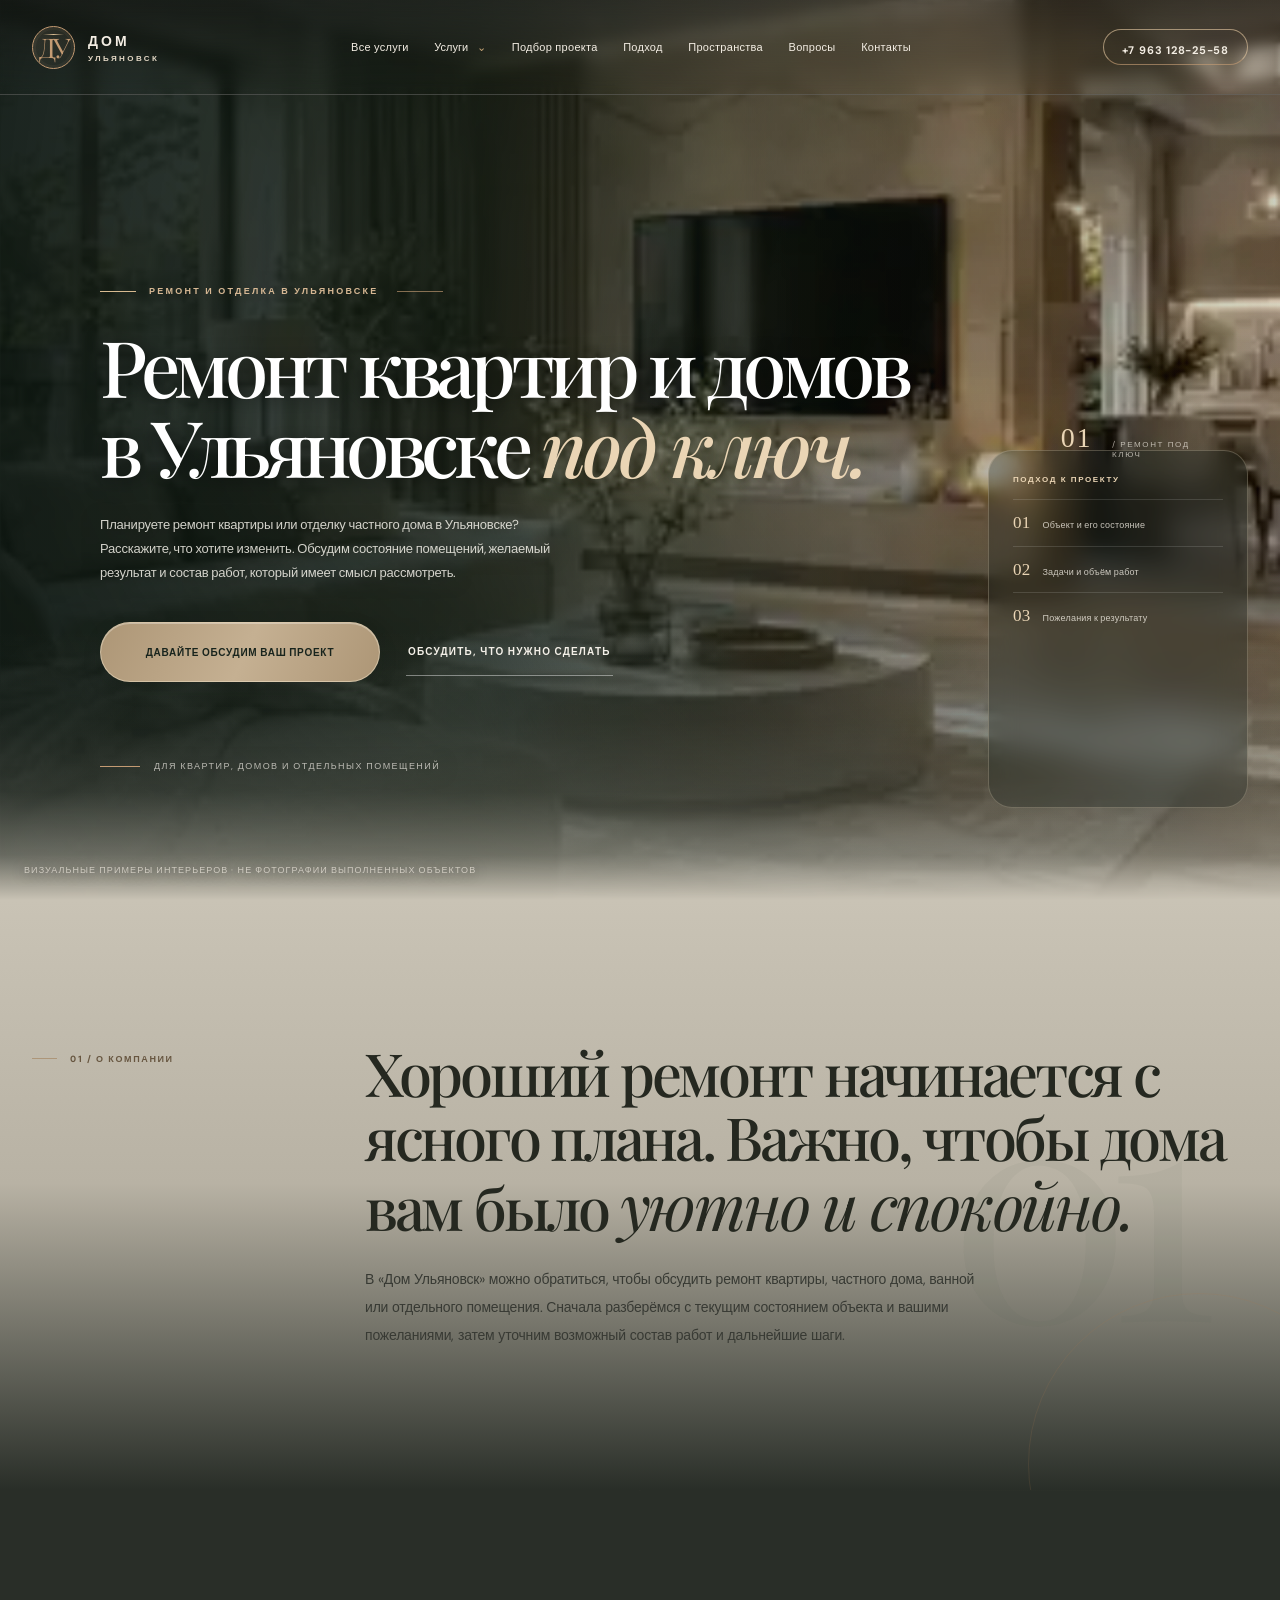
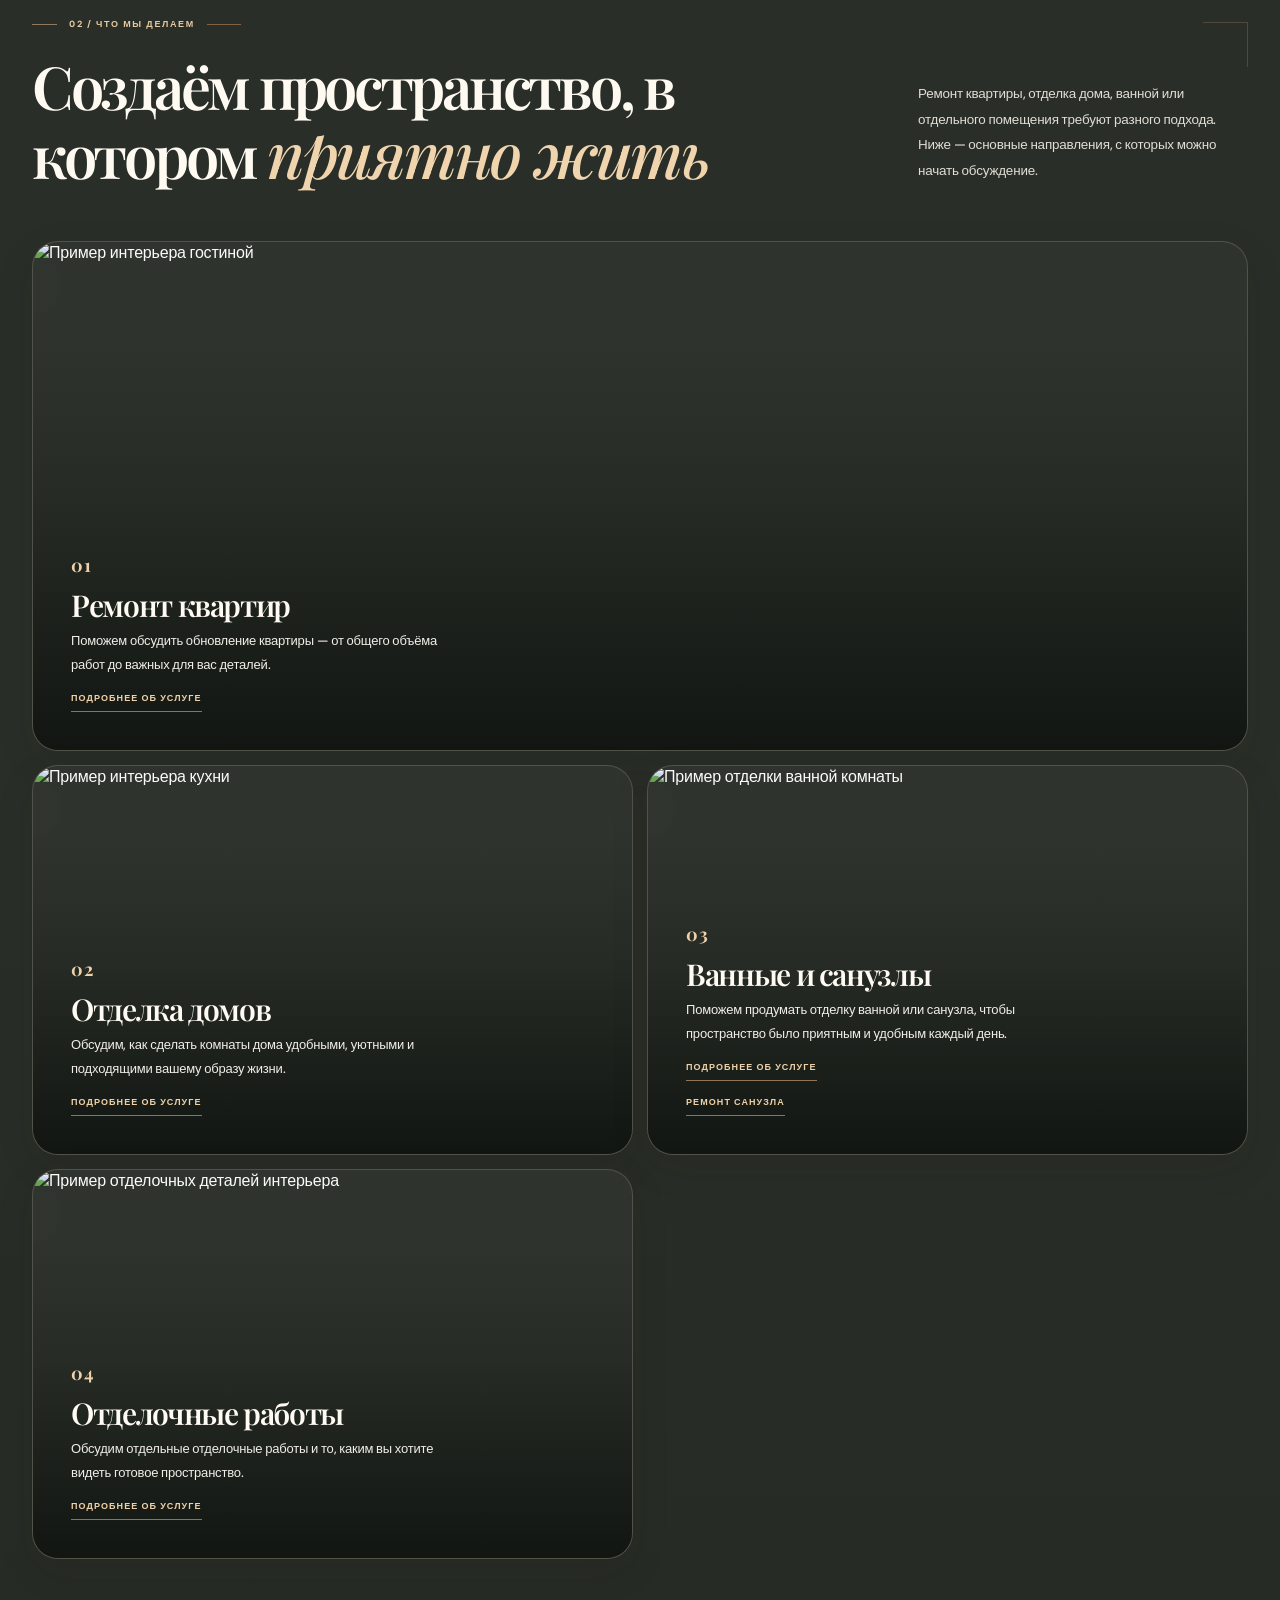
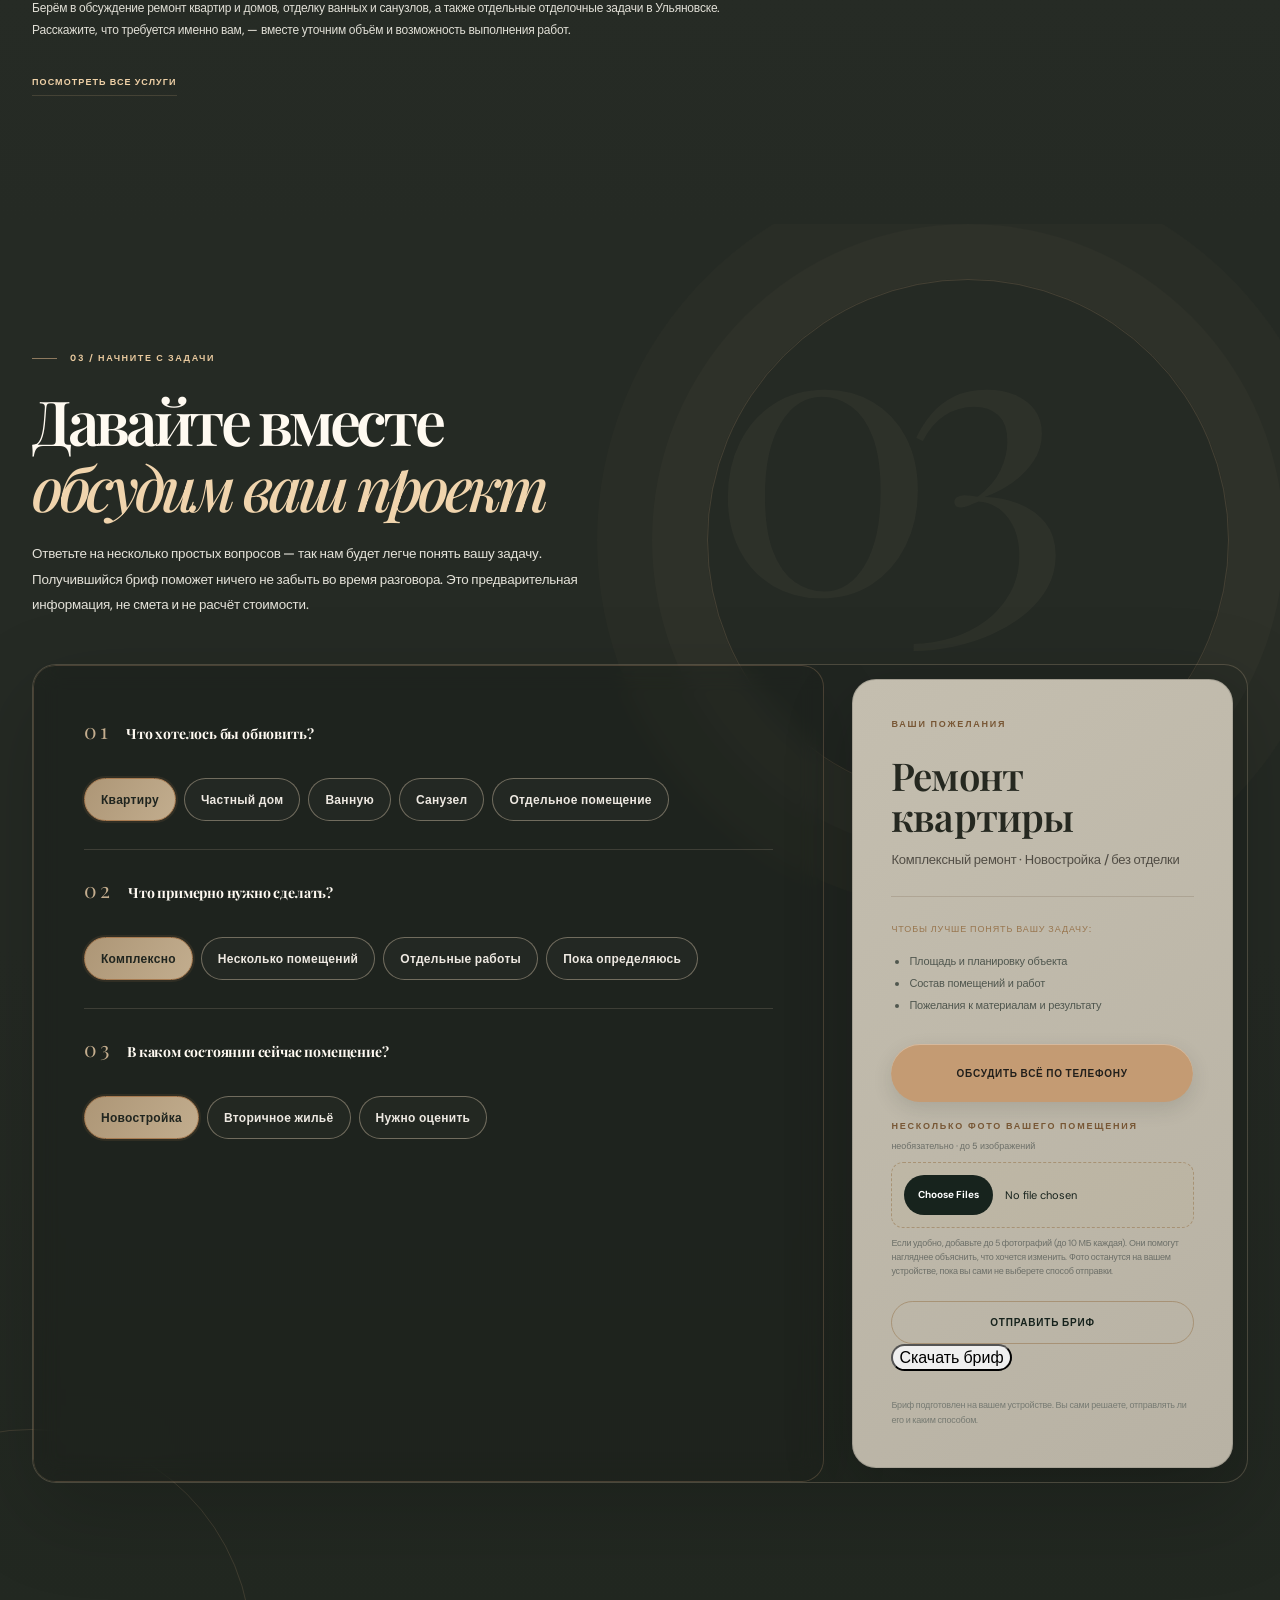
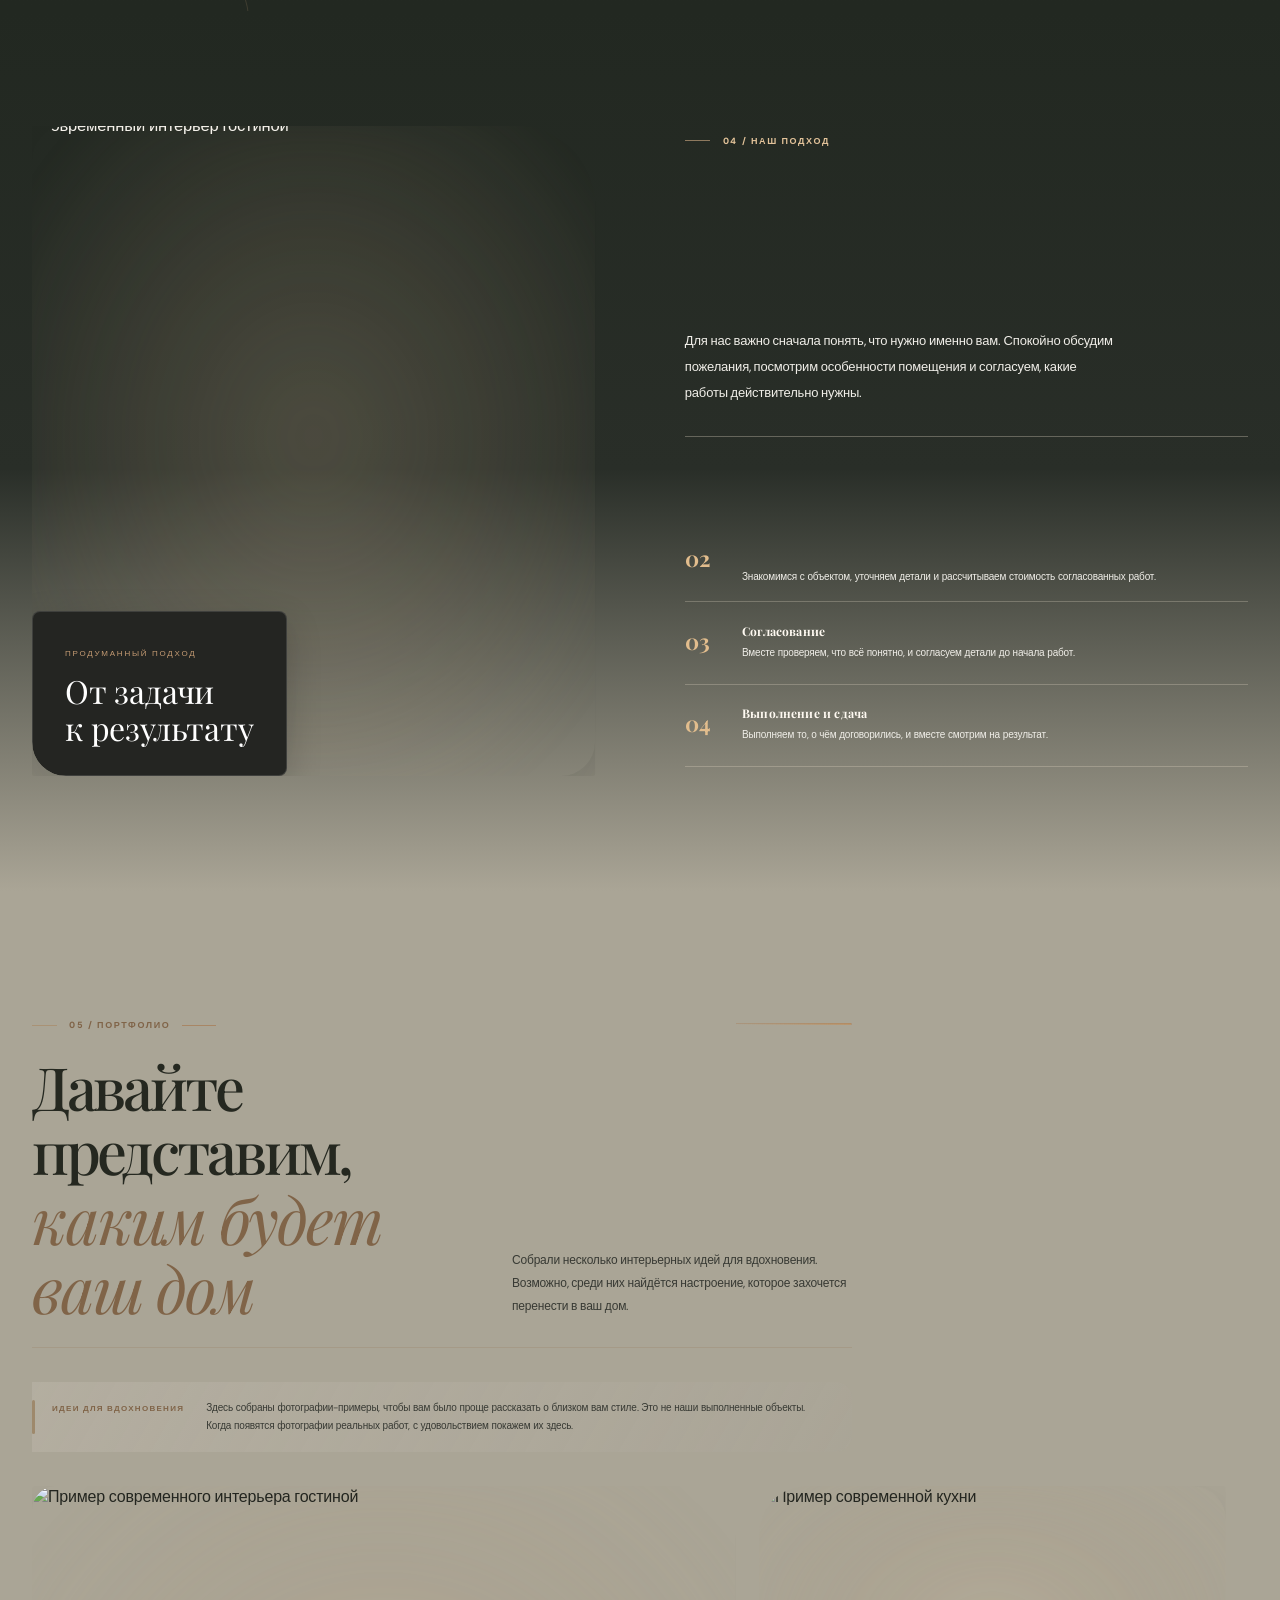
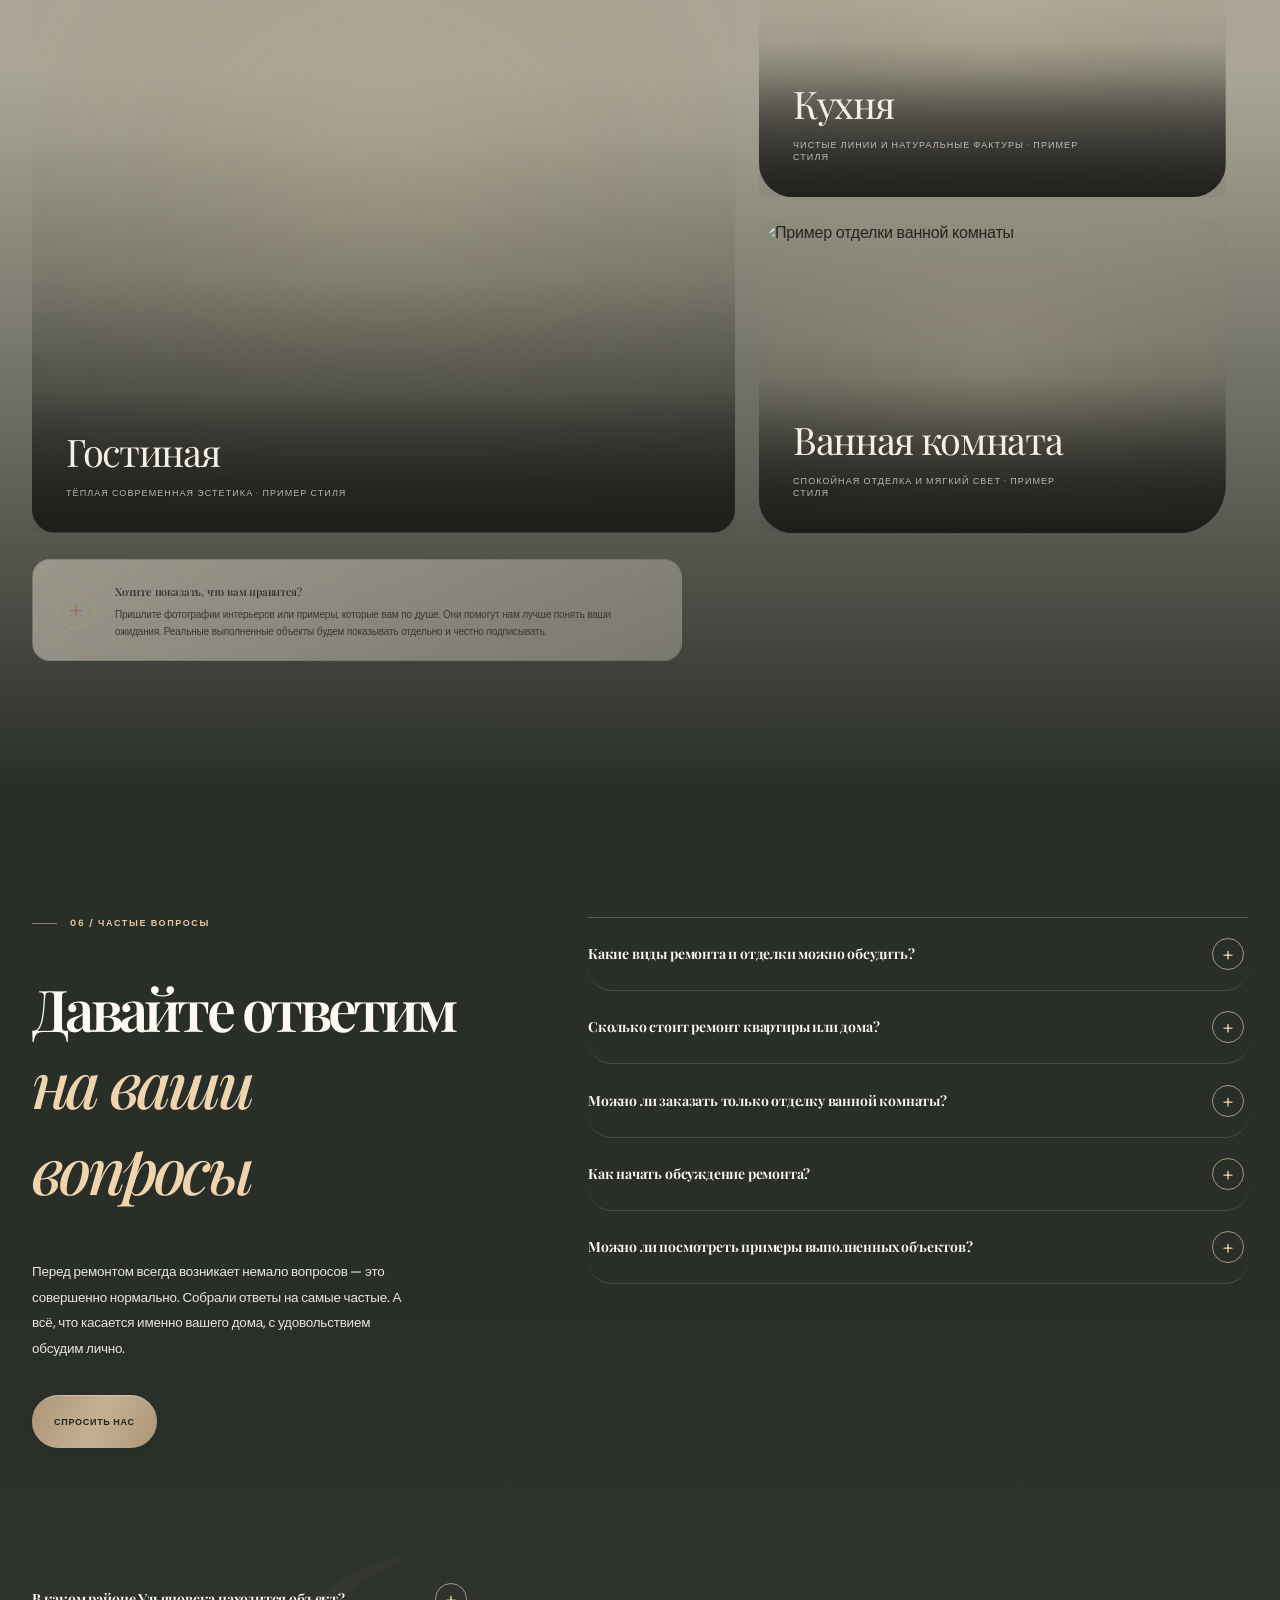
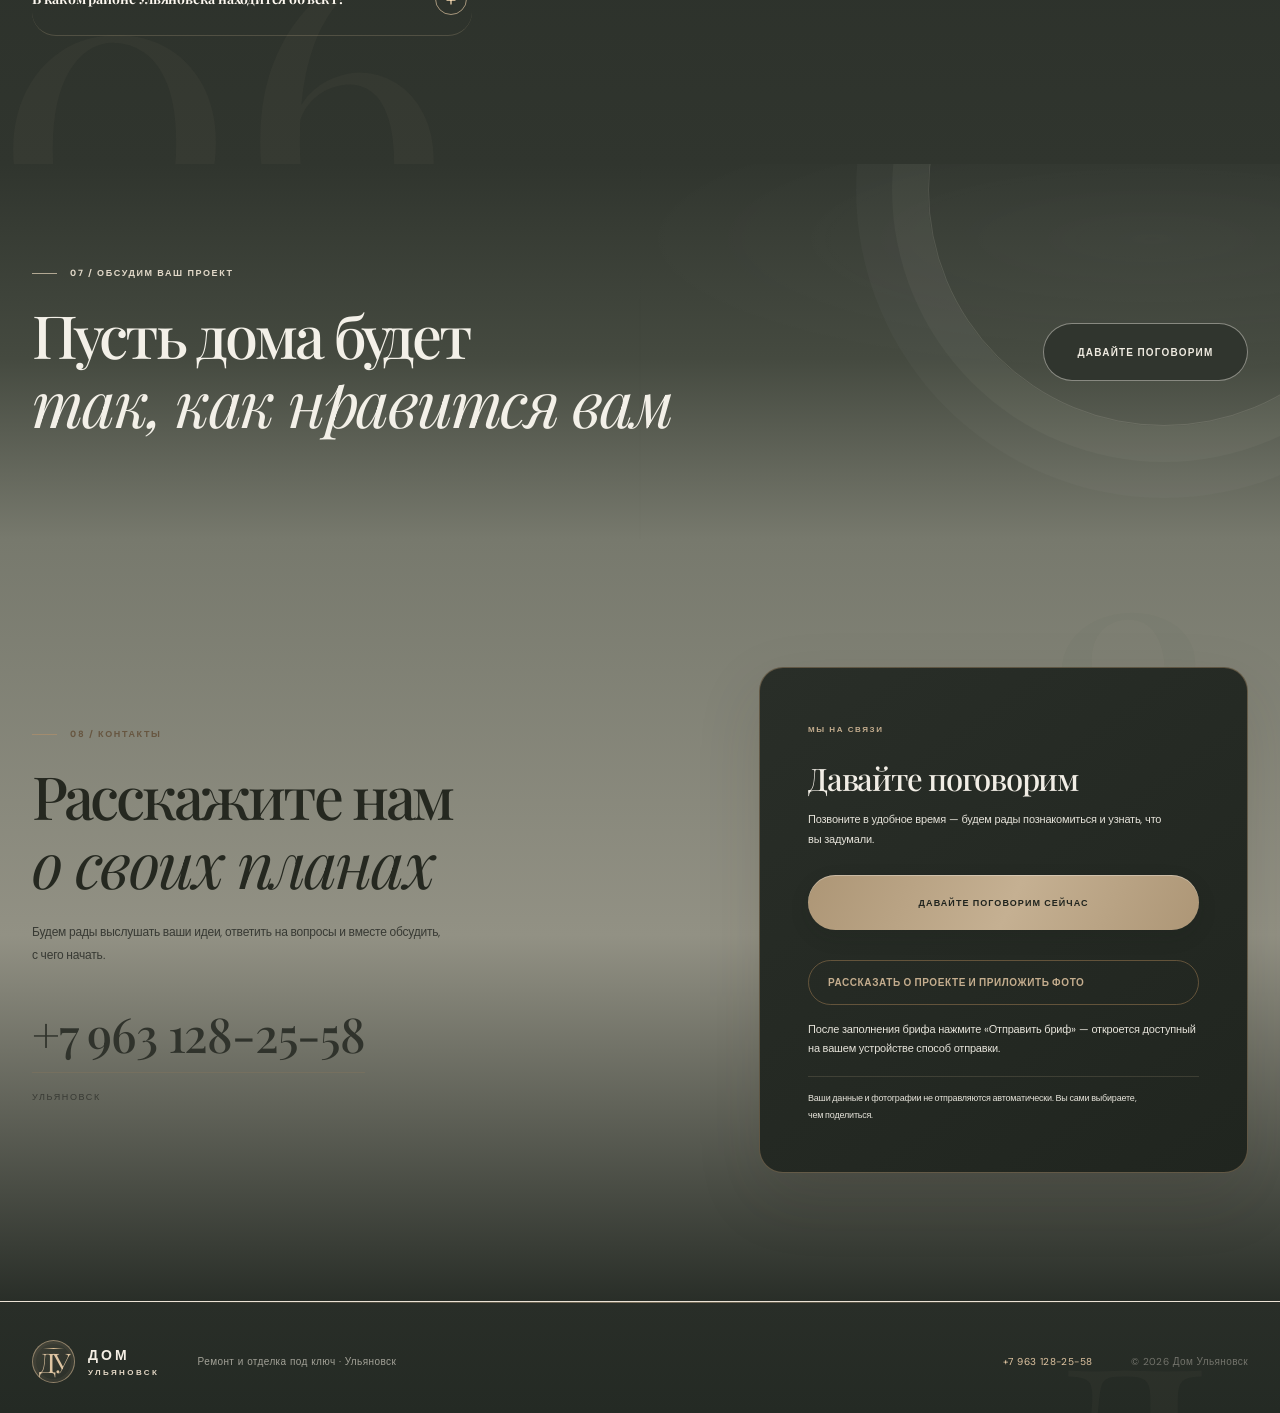
==== commit a4a2cc70: "Add downloadable project brief option" ====
--- a/index.html
+++ b/index.html
@@ -263,6 +263,7 @@
               <button class="planner-photos-clear" id="planner-photos-clear" type="button" hidden>Убрать все фотографии</button>
             </div>
             <button class="planner-share" id="planner-share" type="button">Отправить бриф</button>
+            <button class="planner-download" id="planner-download" type="button">Скачать бриф</button>
             <p class="planner-share-status" id="planner-share-status" role="status" aria-live="polite"></p>
             <small>Бриф подготовлен на вашем устройстве. Вы сами решаете, отправлять ли его и каким способом.</small>
           </aside>
--- a/styles-cinematic-hero.css
+++ b/styles-cinematic-hero.css
@@ -335,3 +335,83 @@
       linear-gradient(0deg,rgba(10,18,14,.5) 0%,transparent 52%);
   }
 }
+
+
+/* Cinematic hero slideshow: slow cross-dissolves with a restrained camera drift */
+.hero{overflow:hidden}
+.hero-image{
+  position:absolute;
+  inset:0;
+  z-index:0;
+  opacity:1;
+  background-size:cover;
+  background-position:center 52%;
+  transform:scale(1.045);
+  transition:opacity 2.4s cubic-bezier(.22,.61,.36,1),filter 2.4s ease;
+  animation:hero-film-drift 18s ease-in-out infinite alternate;
+  will-change:opacity,transform;
+}
+.hero-image--secondary{opacity:0;pointer-events:none}
+.hero-image.is-active{opacity:1}
+.hero-image:not(.is-active){filter:brightness(.88)}
+.hero-visual-note{
+  position:absolute;
+  z-index:3;
+  left:max(24px,calc((100vw - 1240px)/2));
+  bottom:24px;
+  margin:0;
+  color:rgba(248,242,230,.66);
+  font-size:9px;
+  letter-spacing:.12em;
+  text-transform:uppercase;
+  text-shadow:0 2px 12px rgba(0,0,0,.55);
+}
+@keyframes hero-film-drift{
+  from{transform:scale(1.045) translate3d(0,0,0)}
+  to{transform:scale(1.105) translate3d(-.7%,-.35%,0)}
+}
+@media(max-width:800px){
+  .hero-image{background-position:60% center;animation-duration:22s}
+  .hero-visual-note{left:20px;right:20px;bottom:18px;font-size:8px;line-height:1.5}
+}
+@media(prefers-reduced-motion:reduce){
+  .hero-image{animation:none!important;transition:none!important;transform:none!important}
+}
+
+
+/* Warm atmospheric halo around the cinematic hero photography */
+.hero{background:#c9c3b5}
+.hero-image{
+  -webkit-mask-image:radial-gradient(ellipse 112% 108% at 50% 43%,
+    #000 61%,
+    rgba(0,0,0,.94) 73%,
+    rgba(0,0,0,.62) 88%,
+    transparent 100%);
+  mask-image:radial-gradient(ellipse 112% 108% at 50% 43%,
+    #000 61%,
+    rgba(0,0,0,.94) 73%,
+    rgba(0,0,0,.62) 88%,
+    transparent 100%);
+}
+.hero::before{
+  content:"";
+  position:absolute;
+  z-index:1;
+  inset:-8%;
+  pointer-events:none;
+  background:
+    radial-gradient(ellipse at 50% 42%,transparent 42%,rgba(201,195,181,.16) 76%,#c9c3b5 100%),
+    radial-gradient(ellipse at 76% 30%,rgba(222,194,157,.12),transparent 52%);
+  filter:blur(22px);
+}
+.hero-shade{z-index:2}
+.hero-content,.hero-index,.hero-counter,.hero-visual-note{z-index:3}
+@media(max-width:800px){
+  .hero-image{
+    -webkit-mask-image:radial-gradient(ellipse 125% 112% at 50% 42%,
+      #000 66%,rgba(0,0,0,.94) 79%,rgba(0,0,0,.6) 92%,transparent 100%);
+    mask-image:radial-gradient(ellipse 125% 112% at 50% 42%,
+      #000 66%,rgba(0,0,0,.94) 79%,rgba(0,0,0,.6) 92%,transparent 100%);
+  }
+  .hero::before{inset:-4%;filter:blur(16px)}
+}
--- a/styles-cinematic-sections.css
+++ b/styles-cinematic-sections.css
@@ -1420,3 +1420,285 @@
   .portfolio .section-heading .section-kicker{color:#806448!important}
   .portfolio .section-heading>p{color:#514f47!important}
 }
+
+
+/* Soft photo aura: photographs dissolve into each section's own background tone */
+.service-card,
+.approach-visual,
+.portfolio-item{
+  position:relative;
+  isolation:isolate;
+}
+.service-card::before,
+.approach-visual::before,
+.portfolio-item::before{
+  content:"";
+  position:absolute;
+  z-index:-1;
+  inset:-22px;
+  pointer-events:none;
+  border-radius:inherit;
+  background:radial-gradient(ellipse at 50% 48%,
+    rgba(213,190,155,.24) 0%,
+    rgba(177,157,128,.16) 42%,
+    rgba(177,157,128,.07) 66%,
+    transparent 82%);
+  filter:blur(24px);
+  opacity:.9;
+}
+.service-photo,
+.approach-visual img,
+.portfolio-item img{
+  -webkit-mask-image:radial-gradient(ellipse 100% 100% at 50% 48%,
+    #000 68%,
+    rgba(0,0,0,.96) 78%,
+    rgba(0,0,0,.72) 89%,
+    transparent 100%);
+  mask-image:radial-gradient(ellipse 100% 100% at 50% 48%,
+    #000 68%,
+    rgba(0,0,0,.96) 78%,
+    rgba(0,0,0,.72) 89%,
+    transparent 100%);
+}
+.portfolio-item{
+  background:transparent!important;
+  box-shadow:0 18px 50px rgba(25,29,23,.10);
+}
+.approach-visual{
+  box-shadow:0 22px 65px rgba(25,29,23,.12);
+}
+@media(max-width:800px){
+  .service-card::before,.approach-visual::before,.portfolio-item::before{
+    inset:-14px;
+    filter:blur(18px);
+    opacity:.82;
+  }
+  .service-photo,.approach-visual img,.portfolio-item img{
+    -webkit-mask-image:radial-gradient(ellipse 110% 105% at 50% 48%,
+      #000 72%,rgba(0,0,0,.96) 82%,rgba(0,0,0,.68) 93%,transparent 100%);
+    mask-image:radial-gradient(ellipse 110% 105% at 50% 48%,
+      #000 72%,rgba(0,0,0,.96) 82%,rgba(0,0,0,.68) 93%,transparent 100%);
+  }
+}
+@media(prefers-reduced-motion:reduce){
+  .service-card::before,.approach-visual::before,.portfolio-item::before{filter:none}
+}
+
+/* SERVICE PAGES — same warm cinematic identity as the homepage */
+.service-page{
+  --service-stone:#c9c3b5;
+  --service-stone-light:#d2ccbf;
+  --service-forest:#252b25;
+  --service-forest-soft:#30372f;
+  --service-brass:#d2b28a;
+  background:var(--service-stone)!important;
+  color:#252a24!important;
+  font-family:"DM Sans",Arial,sans-serif!important;
+}
+.service-page h1,.service-page h2,.service-page h3,
+.service-page .brand b,.service-page .detail-card h3{
+  font-family:"Playfair Display",Georgia,serif!important;
+}
+.service-page .header{
+  background:rgba(35,39,33,.96)!important;
+  border-bottom:1px solid rgba(216,187,145,.24)!important;
+  backdrop-filter:blur(18px);
+}
+.service-page .brand-mark{
+  border-radius:50%!important;
+  width:46px;height:46px;
+  font-family:"DM Sans",sans-serif!important;
+}
+.service-page .desktop-nav a,
+.service-page .header-phone{color:#eee8dc!important}
+.service-page .menu-toggle{border-color:rgba(222,199,166,.52)!important}
+.service-page .service-hero{
+  min-height:min(900px,100svh)!important;
+  background:#252b25!important;
+  isolation:isolate;
+  overflow:hidden;
+}
+.service-page .service-hero-image{
+  filter:saturate(.78) contrast(1.02)!important;
+  transform:scale(1.045);
+  -webkit-mask-image:linear-gradient(to bottom,#000 0%,#000 57%,rgba(0,0,0,.86) 72%,rgba(0,0,0,.35) 88%,transparent 100%);
+  mask-image:linear-gradient(to bottom,#000 0%,#000 57%,rgba(0,0,0,.86) 72%,rgba(0,0,0,.35) 88%,transparent 100%);
+}
+.service-page .service-hero-shade{
+  background:
+    linear-gradient(90deg,rgba(16,25,19,.88),rgba(19,28,21,.58) 48%,rgba(19,28,21,.16)),
+    linear-gradient(to bottom,rgba(14,20,16,.12) 0%,rgba(14,20,16,.16) 46%,rgba(201,195,181,.08) 66%,rgba(201,195,181,.68) 88%,#c9c3b5 100%)!important;
+}
+.service-page .service-hero-content{padding-top:clamp(120px,15vh,170px)!important;padding-bottom:clamp(100px,13vh,150px)!important}
+.service-page .service-hero h1{
+  color:#f4efe6!important;
+  font-size:clamp(48px,7vw,88px)!important;
+  line-height:1.06!important;
+  letter-spacing:-.055em!important;
+}
+.service-page .service-hero h1 em{color:#e2c49b!important}
+.service-page .service-hero .hero-lead{
+  color:rgba(248,243,234,.9)!important;
+  font-size:clamp(15px,1.35vw,18px)!important;
+  line-height:1.85!important;
+}
+.service-page .breadcrumbs{color:rgba(247,240,228,.78)!important}
+.service-page .breadcrumbs a{color:#e2c49b!important}
+.service-page .eyebrow,.service-page .section-kicker{color:#9c7956!important}
+.service-page .service-detail-intro{
+  background:linear-gradient(180deg,#c9c3b5 0%,#c9c3b5 48%,#b9b3a6 100%)!important;
+  color:#252a24!important;
+}
+.service-page .service-detail-list{
+  background:linear-gradient(180deg,#b9b3a6 0%,#30372f 34%,#252b25 100%)!important;
+  color:#f1ece2!important;
+}
+.service-page .service-detail-list .section-heading h2,
+.service-page .service-detail-list .section-heading>p{color:#f1ece2!important}
+.service-page .service-detail-list .section-kicker{color:#dfc29a!important}
+.service-page .detail-card{
+  background:linear-gradient(145deg,rgba(57,65,55,.96),rgba(37,43,37,.98))!important;
+  border:1px solid rgba(216,187,145,.22)!important;
+  border-radius:24px 8px 24px 8px!important;
+  box-shadow:0 18px 45px rgba(16,22,17,.16)!important;
+}
+.service-page .detail-card>span{color:#dfc29a!important}
+.service-page .detail-card h3{color:#f4eee4!important;font-size:clamp(21px,2vw,27px)!important}
+.service-page .detail-card p,.service-page .detail-disclaimer{color:rgba(239,233,221,.78)!important}
+.service-page .detail-disclaimer a{color:#e4c49a!important}
+.service-page .service-detail-process{
+  background:linear-gradient(180deg,#252b25 0%,#30372f 55%,#c2bcae 100%)!important;
+  color:#f2ede4!important;
+}
+.service-page .service-detail-process .section-kicker{color:#dfc29a!important}
+.service-page .service-detail-process h2{color:#f3eee5!important}
+.service-page .service-detail-process h2 em{color:#dfc29a!important}
+.service-page .service-detail-process .detail-copy{color:rgba(242,237,228,.78)!important}
+.service-page .detail-steps{border-color:rgba(222,199,166,.25)!important}
+.service-page .detail-steps li{border-color:rgba(222,199,166,.22)!important}
+.service-page .detail-steps li>b{color:#dfc29a!important}
+.service-page .detail-steps h3{color:#f5efe5!important}
+.service-page .detail-steps p{color:rgba(242,237,228,.76)!important}
+.service-page .service-detail-faq{
+  background:linear-gradient(180deg,#c2bcae 0%,#c9c3b5 55%,#b9b3a6 100%)!important;
+  color:#252a24!important;
+}
+.service-page .service-detail-faq .section-kicker{color:#816b50!important}
+.service-page .faq-heading h2{color:#252a24!important}
+.service-page .faq-heading p{color:#55564e!important}
+.service-page .faq-item{border-color:rgba(57,55,47,.2)!important}
+.service-page .faq-item summary{color:#292d26!important}
+.service-page .faq-item p{color:#55564e!important}
+.service-page .faq-item a{color:#806448!important}
+.service-page .cta-band{
+  background:linear-gradient(145deg,#30372f,#202720)!important;
+  color:#f4eee4!important;
+  border-top:1px solid rgba(216,187,145,.2);
+}
+.service-page .cta-band h2{color:#f4eee4!important}
+.service-page .cta-band h2 em{color:#dfc29a!important}
+.service-page .cta-band .section-kicker{color:#dfc29a!important}
+.service-page .footer{
+  background:linear-gradient(180deg,#202720,#171d18)!important;
+  color:#e9e1d4!important;
+  border-top:1px solid rgba(216,187,145,.22);
+}
+.service-page .footer a{color:#e9e1d4!important}
+.service-page .mobile-call{
+  background:linear-gradient(110deg,#c9a77d,#e3c79f)!important;
+  color:#252a24!important;
+  box-shadow:0 12px 32px rgba(18,24,18,.24)!important;
+}
+.service-page .button-accent,.service-page .button-light{
+  border-radius:999px!important;
+  box-shadow:0 12px 32px rgba(18,24,18,.14);
+}
+.service-page .text-link{color:#e2c49b!important}
+.service-page .service-more{color:#806448!important}
+@media(max-width:800px){
+  .service-page .service-hero{min-height:calc(100svh - 76px)!important}
+  .service-page .service-hero-content{padding-top:116px!important;padding-bottom:100px!important}
+  .service-page .service-hero h1{font-size:clamp(42px,10vw,62px)!important;line-height:1.08!important}
+  .service-page .service-hero .hero-lead{font-size:15px!important;line-height:1.8!important}
+  .service-page .service-detail-intro,.service-page .service-detail-list,
+  .service-page .service-detail-process,.service-page .service-detail-faq{padding-top:76px!important;padding-bottom:76px!important}
+  .service-page .detail-card p,.service-page .detail-steps p,
+  .service-page .detail-narrow p:not(.section-kicker),
+  .service-page .detail-copy,.service-page .faq-item p{font-size:14px!important;line-height:1.8!important}
+  .service-page .detail-card h3{font-size:22px!important}
+}
+@media(max-width:560px){
+  .service-page .service-hero{min-height:690px!important}
+  .service-page .service-hero-content{padding-top:105px!important;padding-bottom:92px!important}
+  .service-page .service-hero h1{font-size:clamp(39px,10.5vw,52px)!important}
+  .service-page .hero-actions{gap:16px!important}
+  .service-page .hero-actions .button{width:100%;justify-content:center;min-height:58px}
+  .service-page .detail-grid{grid-template-columns:1fr!important}
+  .service-page .detail-card{padding:26px!important}
+  .service-page .process-grid h2,.service-page .detail-narrow h2{font-size:clamp(35px,9.4vw,46px)!important}
+  .service-page .faq-grid{gap:32px}
+  .service-page .faq-item summary{font-size:15px!important;line-height:1.55}
+  .service-page .cta-inner{gap:22px}
+  .service-page .cta-inner .button{width:100%;justify-content:center;min-height:58px}
+}
+@media(prefers-reduced-motion:reduce){
+  .service-page .service-hero-image{animation:none!important;transform:none!important}
+  .service-page .detail-card{transition:none!important}
+}
+
+
+/* Services directory page — editorial catalog aligned with homepage */
+.page-services .service-hero{min-height:min(760px,88svh)!important}
+.page-services .service-hero-image{
+  filter:saturate(.72) contrast(1.03)!important;
+  -webkit-mask-image:linear-gradient(to bottom,#000 0%,#000 55%,rgba(0,0,0,.84) 72%,rgba(0,0,0,.24) 91%,transparent 100%);
+  mask-image:linear-gradient(to bottom,#000 0%,#000 55%,rgba(0,0,0,.84) 72%,rgba(0,0,0,.24) 91%,transparent 100%);
+}
+.page-services .service-hero-shade{
+  background:linear-gradient(90deg,rgba(17,25,19,.84),rgba(17,25,19,.54) 55%,rgba(17,25,19,.12)),
+    linear-gradient(to bottom,rgba(16,22,17,.12),rgba(16,22,17,.12) 52%,rgba(201,195,181,.2) 74%,#c9c3b5 100%)!important;
+}
+.page-services .service-hero h1{max-width:920px}
+.page-services .service-hero .hero-lead{max-width:720px}
+.page-services .service-detail-intro{
+  background:linear-gradient(180deg,#c9c3b5 0%,#c5beaf 62%,#b8b2a5 100%)!important;
+  position:relative;isolation:isolate;
+}
+.page-services .service-detail-intro::after{
+  content:"01";position:absolute;z-index:-1;right:4vw;top:-.2em;
+  font:500 clamp(180px,28vw,380px)/1 "Playfair Display",serif;
+  color:rgba(66,62,52,.055);pointer-events:none;
+}
+.page-services .service-detail-list{
+  background:linear-gradient(180deg,#b8b2a5 0%,#30372f 27%,#252b25 100%)!important;
+}
+.page-services .detail-grid{gap:18px!important}
+.page-services .detail-card{
+  min-height:270px;display:flex;flex-direction:column;align-items:flex-start;
+  padding:clamp(24px,3vw,38px)!important;
+  transition:transform .55s cubic-bezier(.22,.61,.36,1),border-color .55s ease,box-shadow .55s ease;
+}
+.page-services .detail-card:hover{transform:translateY(-5px);border-color:rgba(220,190,150,.48)!important;box-shadow:0 24px 55px rgba(12,18,13,.22)!important}
+.page-services .detail-card h3{margin:.8em 0 .45em}
+.page-services .detail-card p{flex:1}
+.page-services .detail-card .service-more{
+  display:inline-flex;align-items:center;gap:12px;margin-top:22px;
+  padding-bottom:9px;border-bottom:1px solid rgba(218,185,143,.48);
+  text-decoration:none;letter-spacing:.08em;text-transform:uppercase;
+  font-size:11px;font-weight:700;
+}
+.page-services .service-detail-process{
+  background:linear-gradient(180deg,#252b25 0%,#30372f 60%,#bdb7a9 100%)!important;
+}
+.page-services .cta-band{background:linear-gradient(145deg,#30372f,#202720)!important}
+@media(max-width:800px){
+  .page-services .service-hero{min-height:760px!important}
+  .page-services .service-hero-content{padding-top:115px!important;padding-bottom:105px!important}
+  .page-services .detail-grid{grid-template-columns:1fr!important;gap:14px!important}
+  .page-services .detail-card{min-height:0;padding:26px!important}
+  .page-services .service-detail-intro::after{right:-3vw;top:0}
+}
+@media(prefers-reduced-motion:reduce){
+  .page-services .detail-card{transition:none!important}
+  .page-services .detail-card:hover{transform:none}
+}
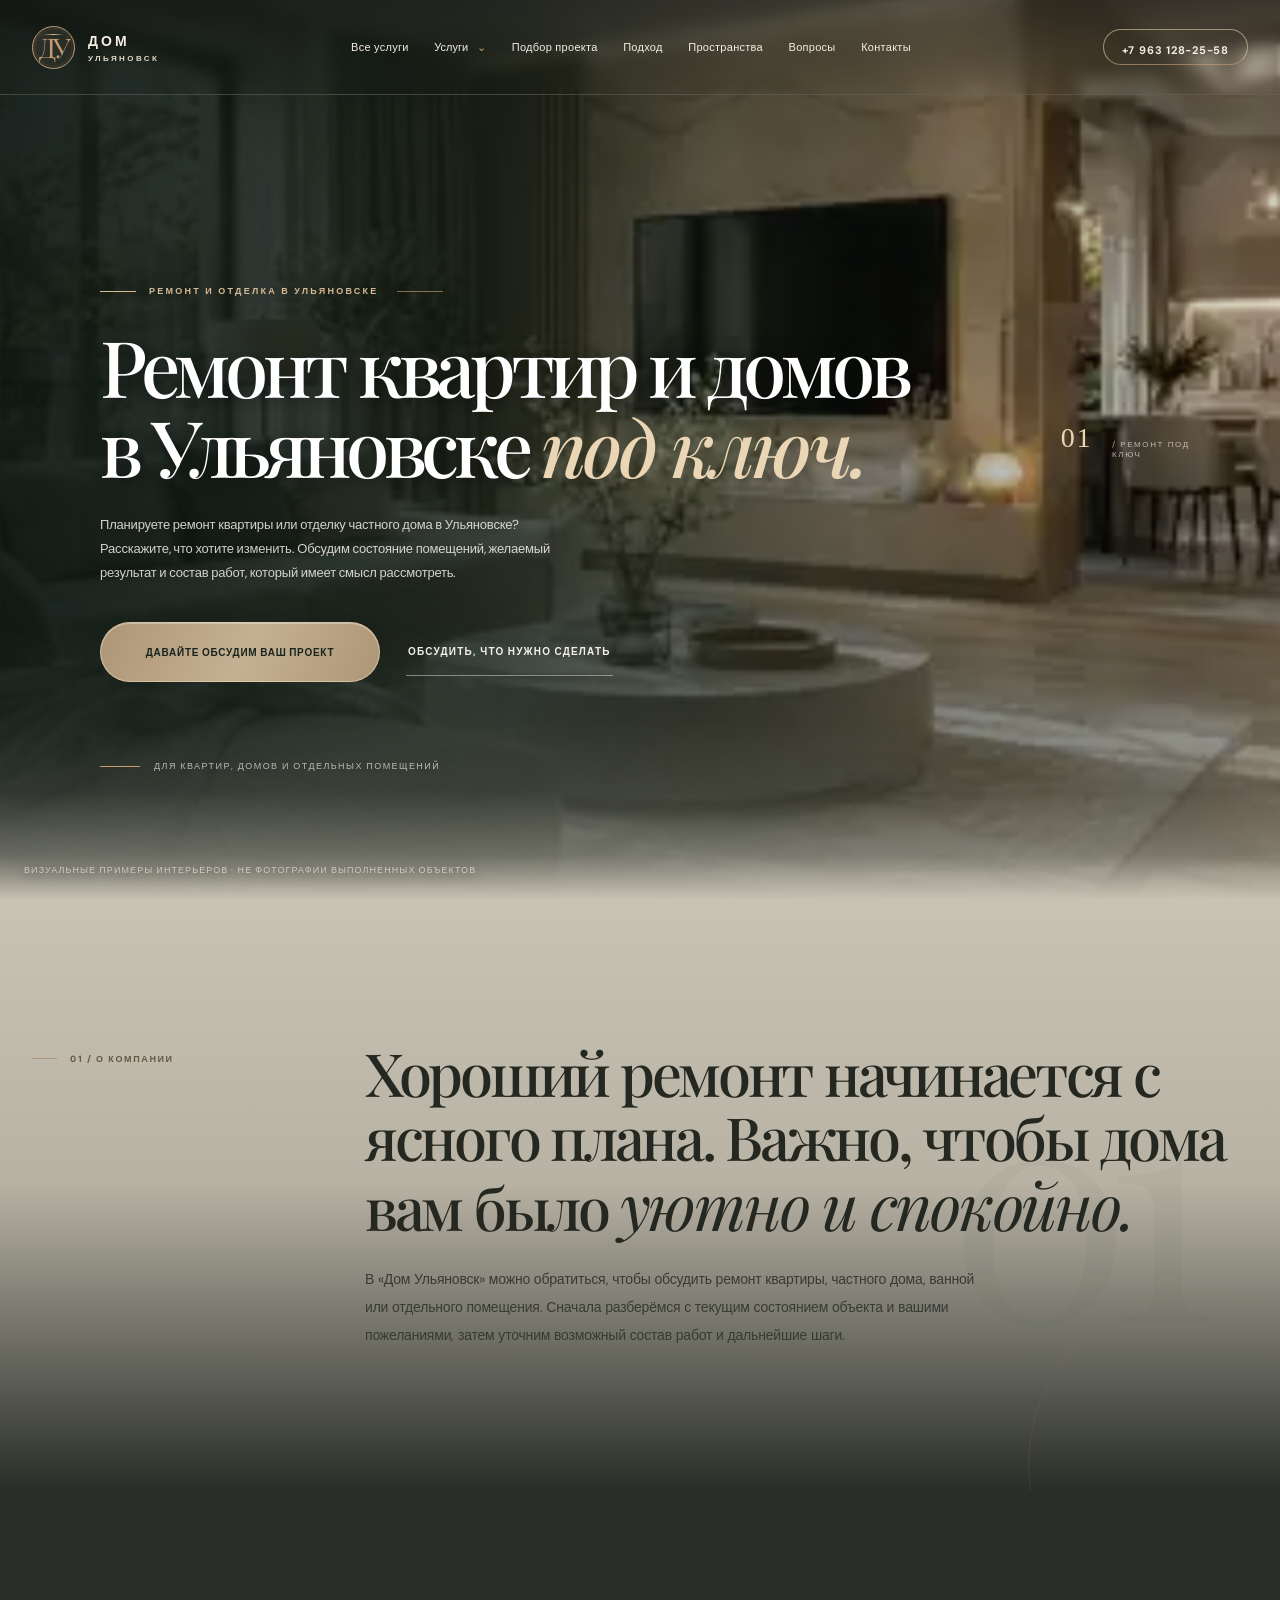
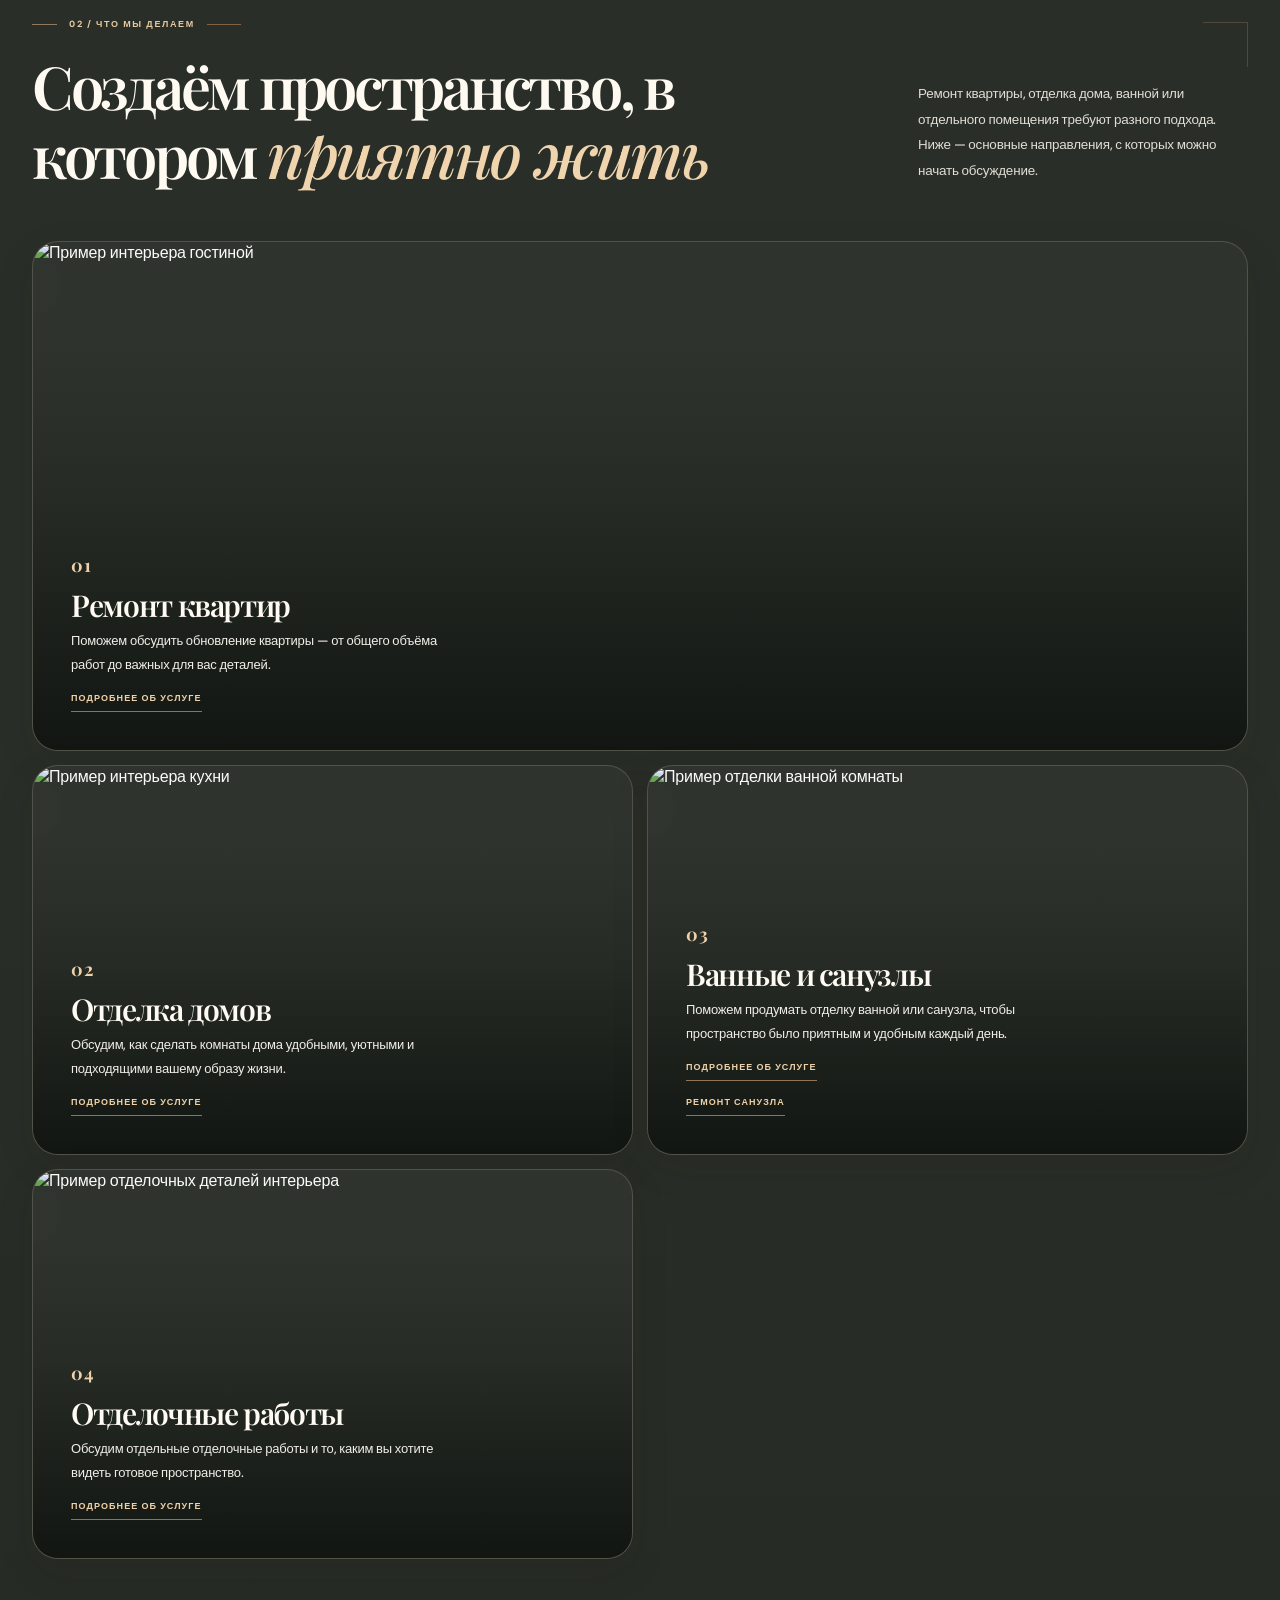
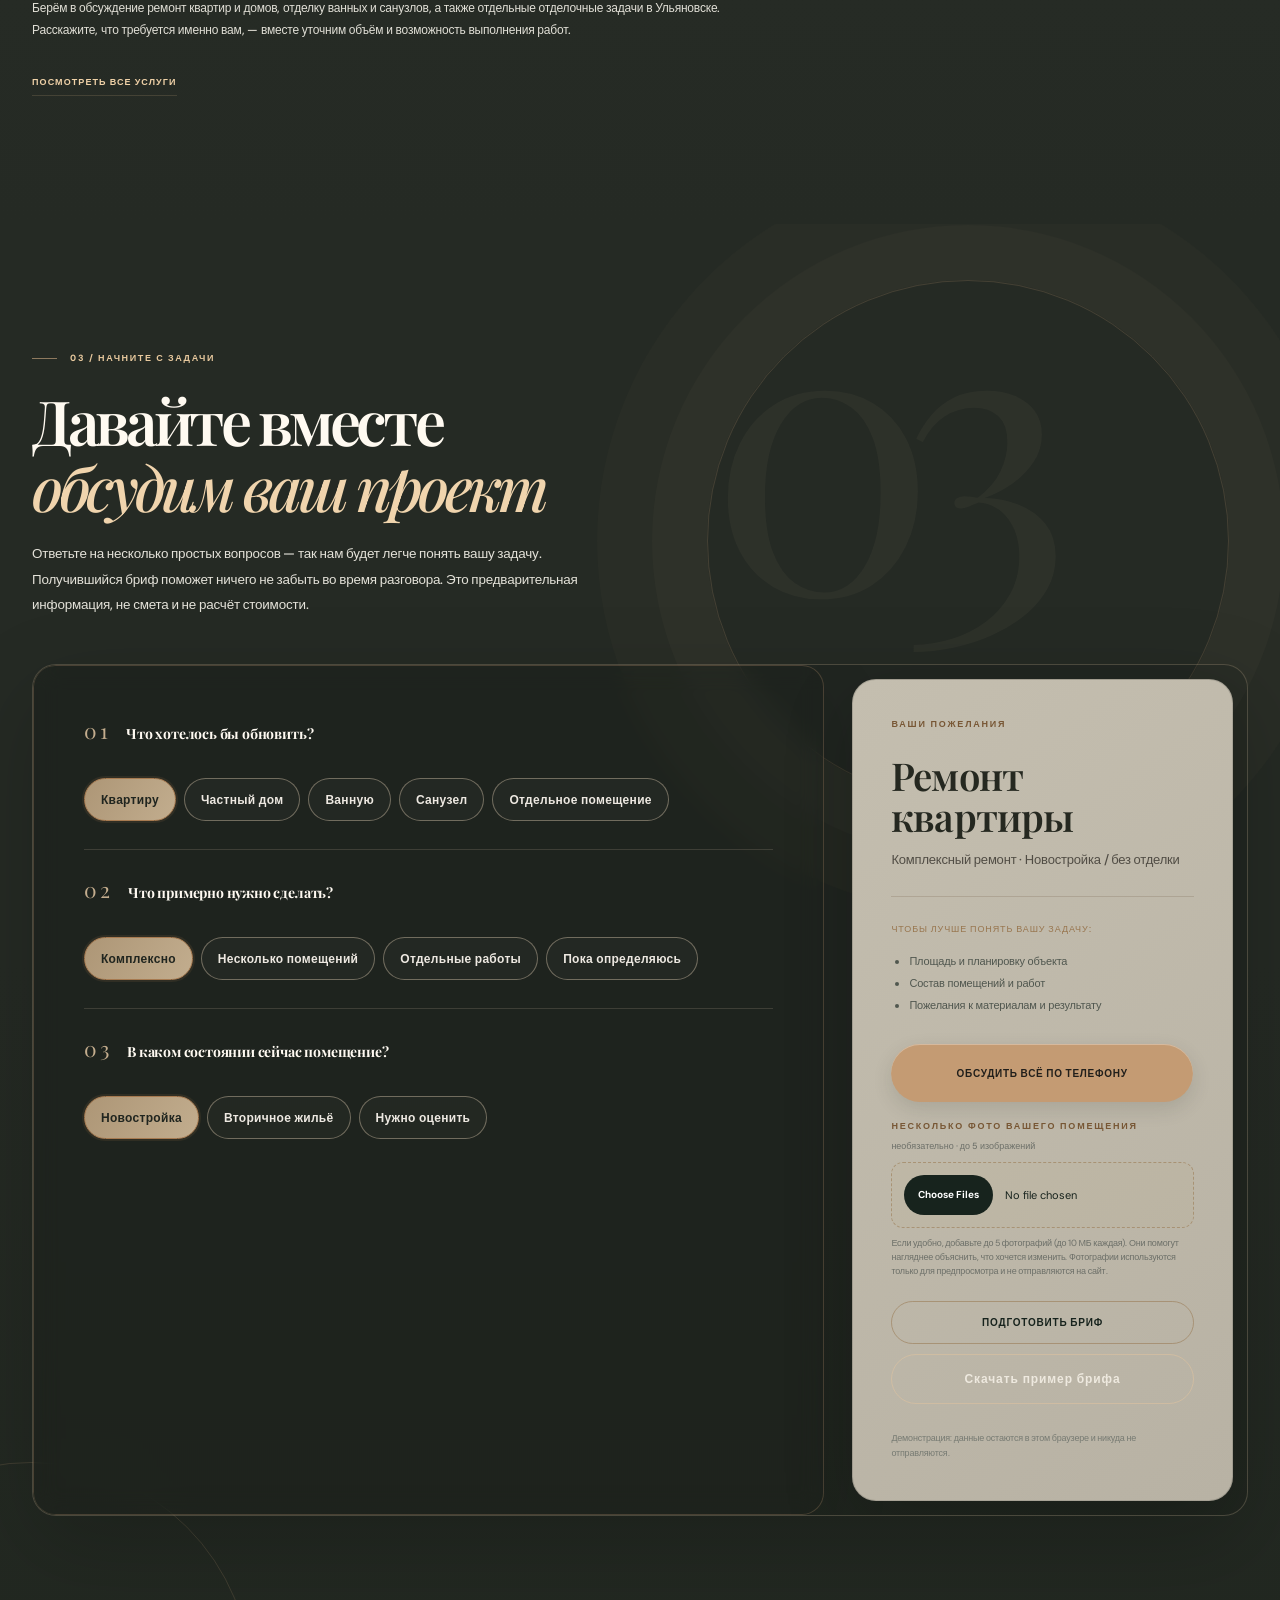
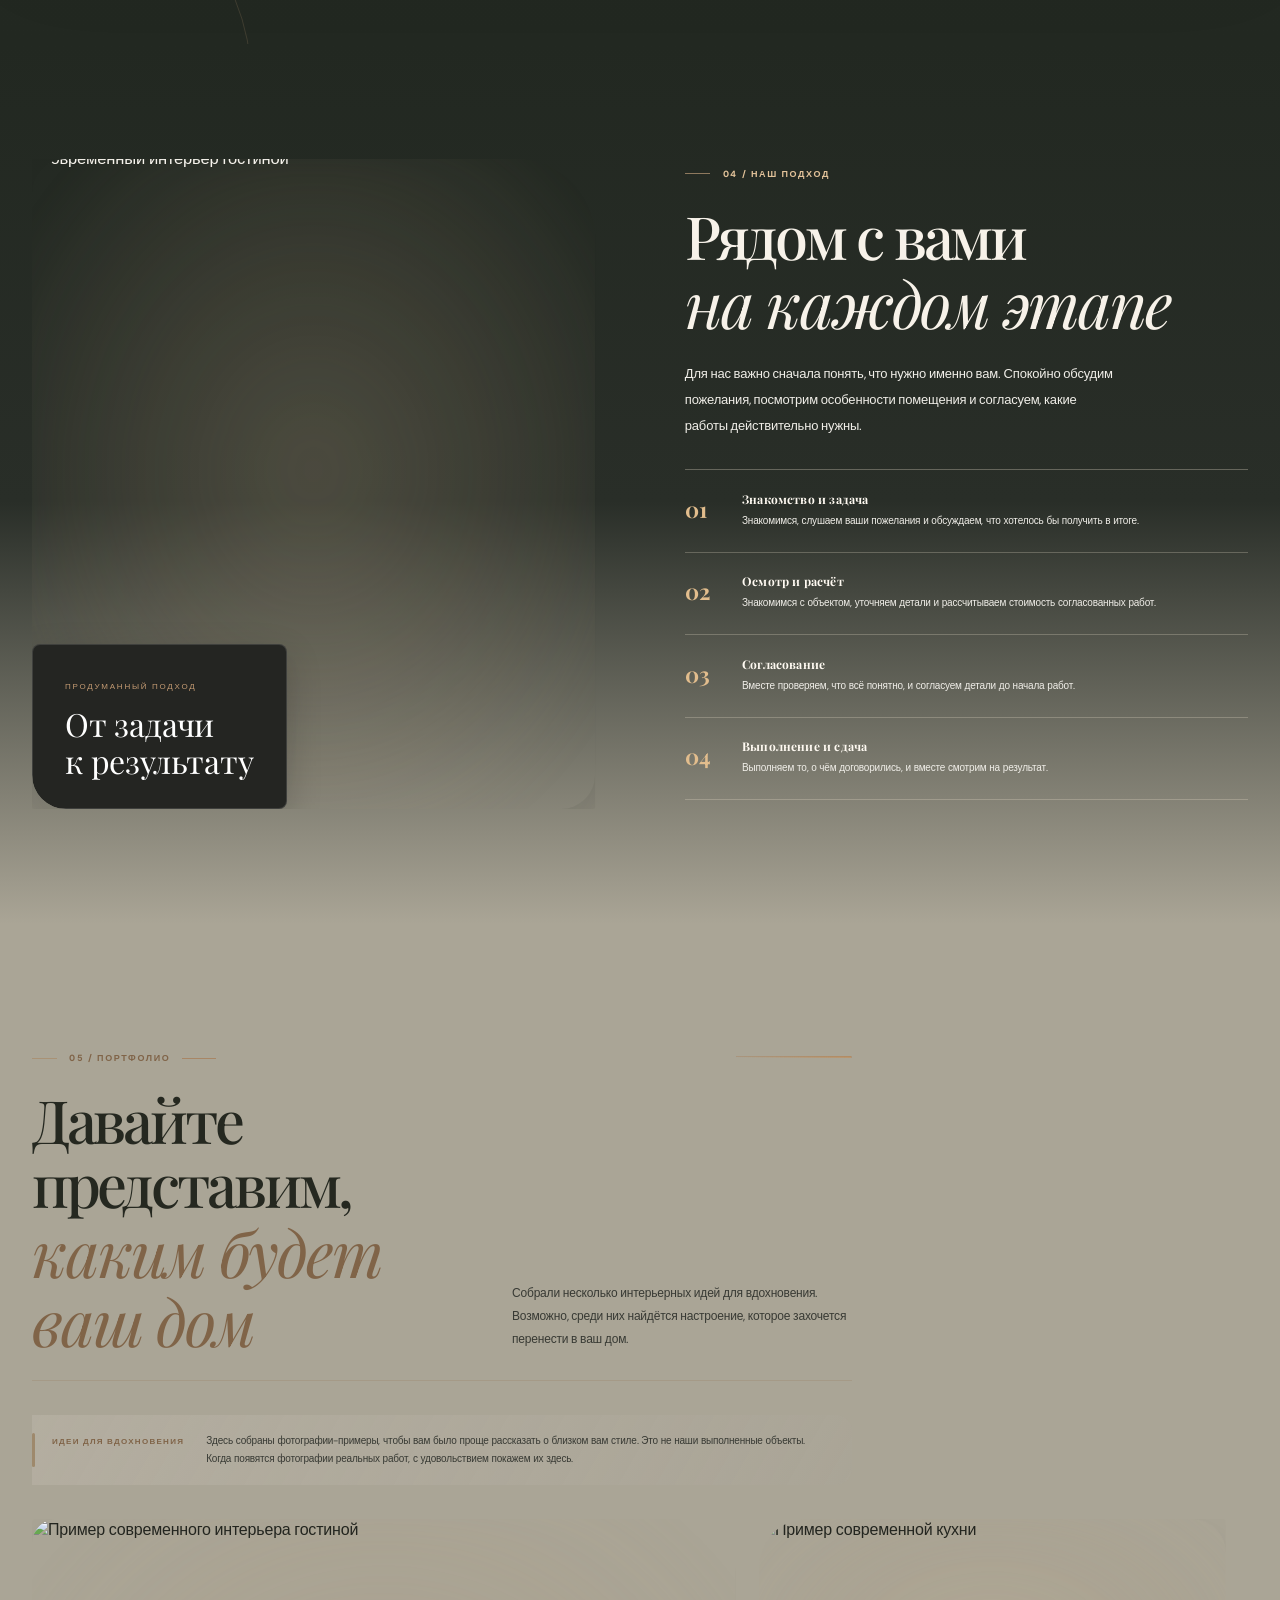
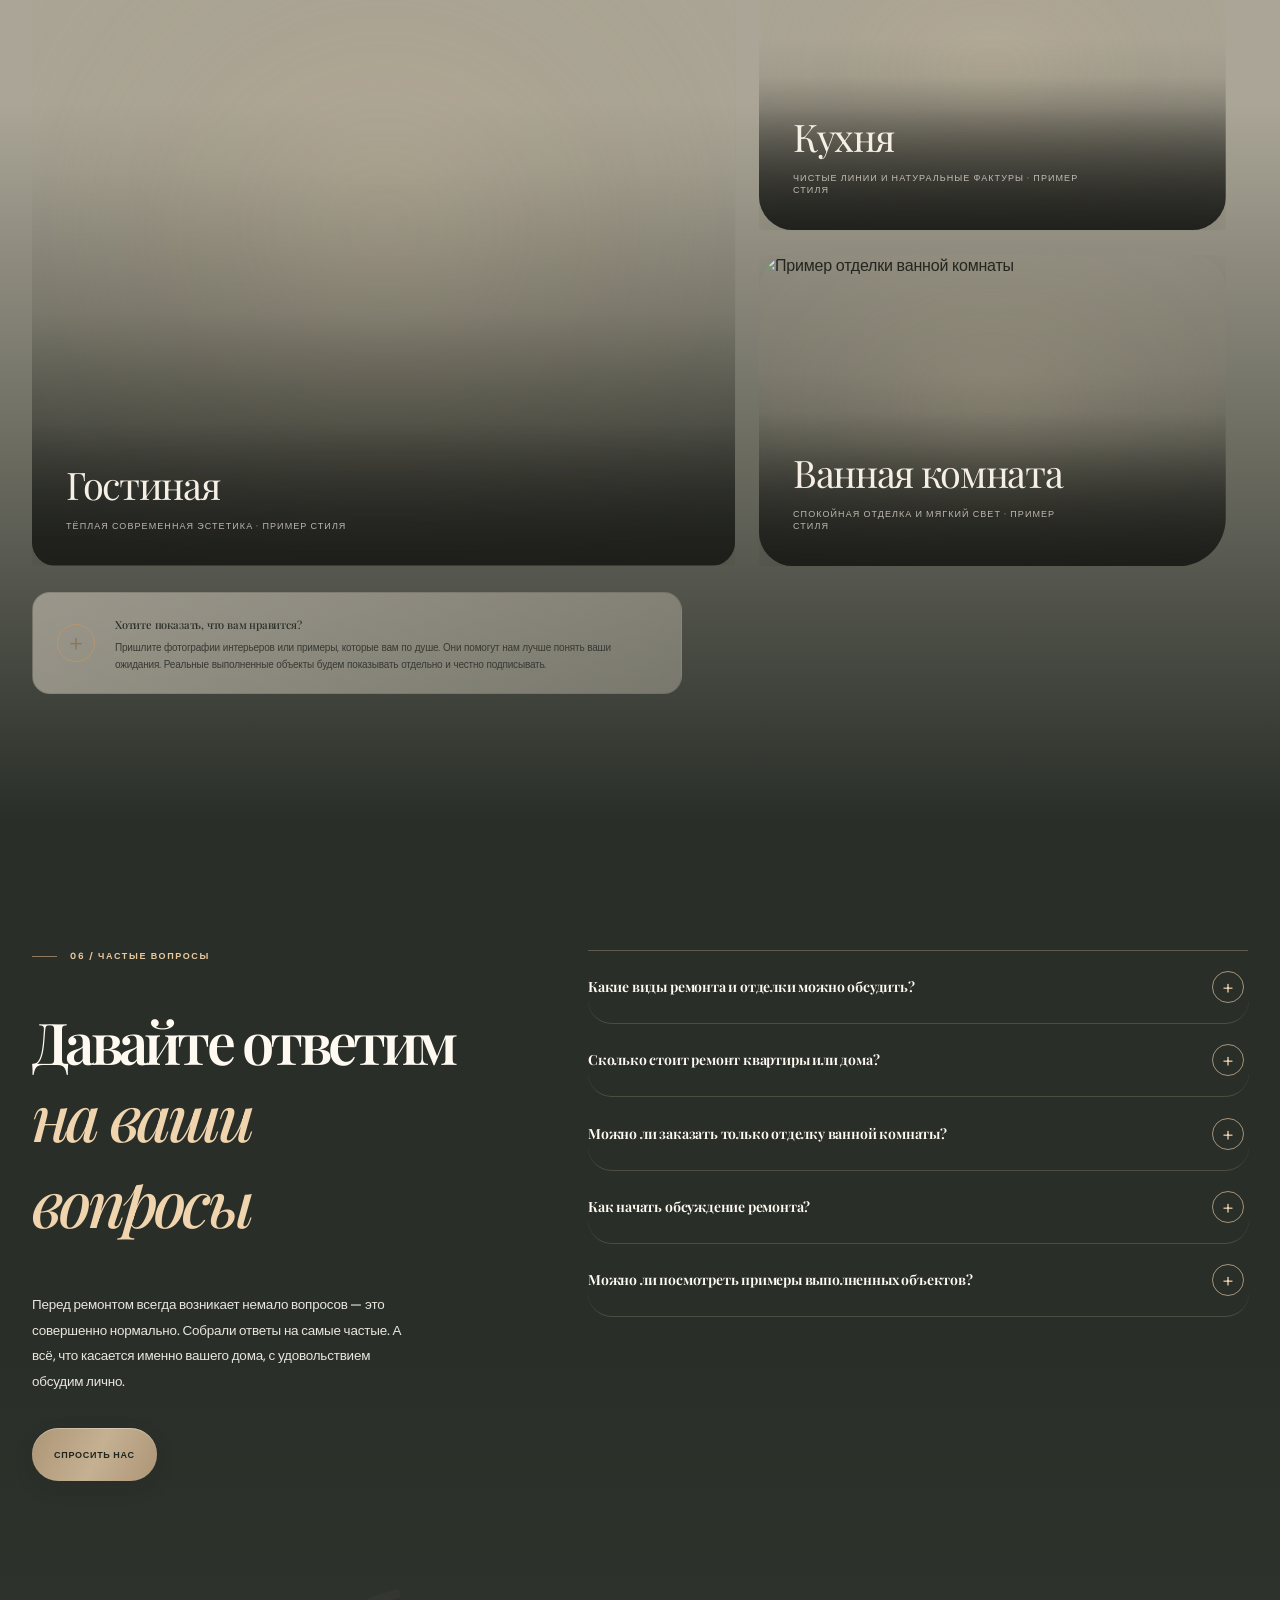
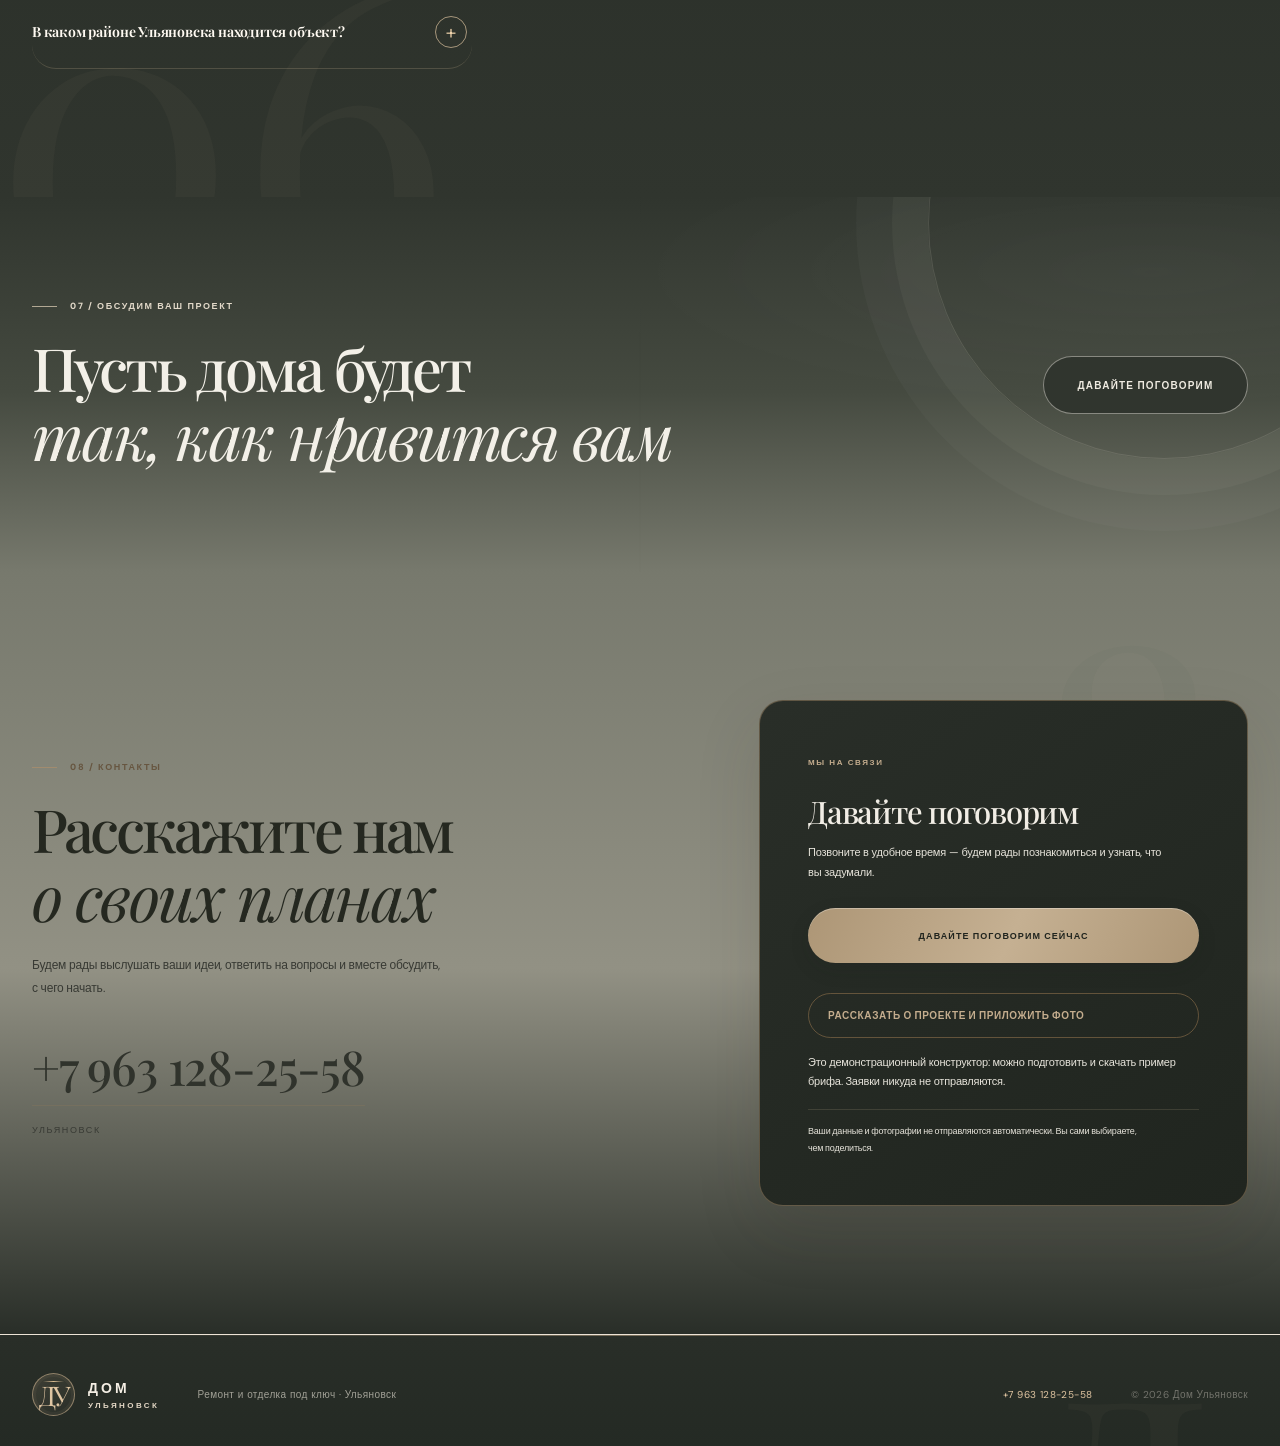
==== commit b301ef6a: "Clarify project planner is a demo only" ====
--- a/index.html
+++ b/index.html
@@ -258,14 +258,14 @@
             <div class="planner-photos">
               <label class="planner-photos-label" for="planner-photos-input">Несколько фото вашего помещения <span>необязательно · до 5 изображений</span></label>
               <input id="planner-photos-input" class="planner-photos-input" type="file" accept="image/*" multiple aria-describedby="planner-photos-help planner-share-status">
-              <p class="planner-photos-help" id="planner-photos-help">Если удобно, добавьте до 5 фотографий (до 10 МБ каждая). Они помогут нагляднее объяснить, что хочется изменить. Фото останутся на вашем устройстве, пока вы сами не выберете способ отправки.</p>
+              <p class="planner-photos-help" id="planner-photos-help">Если удобно, добавьте до 5 фотографий (до 10 МБ каждая). Они помогут нагляднее объяснить, что хочется изменить. Фотографии используются только для предпросмотра и не отправляются на сайт.</p>
               <div class="planner-photos-preview" id="planner-photos-preview" aria-label="Предпросмотр выбранных фотографий"></div>
               <button class="planner-photos-clear" id="planner-photos-clear" type="button" hidden>Убрать все фотографии</button>
             </div>
-            <button class="planner-share" id="planner-share" type="button">Отправить бриф</button>
-            <button class="planner-download" id="planner-download" type="button">Скачать бриф</button>
+            <button class="planner-share" id="planner-share" type="button">Подготовить бриф</button>
+            <button class="planner-download" id="planner-download" type="button">Скачать пример брифа</button>
             <p class="planner-share-status" id="planner-share-status" role="status" aria-live="polite"></p>
-            <small>Бриф подготовлен на вашем устройстве. Вы сами решаете, отправлять ли его и каким способом.</small>
+            <small>Демонстрация: данные остаются в этом браузере и никуда не отправляются.</small>
           </aside>
         </div>
       </div>
@@ -367,7 +367,7 @@
           <p>Позвоните в удобное время — будем рады познакомиться и узнать, что вы задумали.</p>
           <a class="button button-accent button-full" href="tel:+79631282558">Давайте поговорим сейчас</a>
           <a class="contact-brief-link" href="#project-studio">Рассказать о проекте и приложить фото</a>
-          <p class="contact-share-hint">После заполнения брифа нажмите «Отправить бриф» — откроется доступный на вашем устройстве способ отправки.</p>
+          <p class="contact-share-hint">Это демонстрационный конструктор: можно подготовить и скачать пример брифа. Заявки никуда не отправляются.</p>
           <p class="privacy-note">Ваши данные и фотографии не отправляются автоматически. Вы сами выбираете, чем поделиться.</p>
         </div>
       </div>
--- a/styles-mobile-final.css
+++ b/styles-mobile-final.css
@@ -324,3 +324,17 @@
 @media(prefers-reduced-motion:reduce){
   *,*::before,*::after{scroll-behavior:auto!important;animation-duration:.01ms!important;transition-duration:.01ms!important}
 }
+
+
+/* Planner: reliable offline hand-off when native sharing is unavailable. */
+.planner-download{
+  display:flex;align-items:center;justify-content:center;width:100%;
+  min-height:50px;margin-top:10px;padding:14px 20px;
+  border:1px solid rgba(224,196,159,.55);border-radius:999px;
+  background:transparent;color:#eee9df;
+  font:inherit;font-size:12px;font-weight:600;letter-spacing:.075em;
+  cursor:pointer;transition:background .25s ease,border-color .25s ease,transform .25s ease;
+}
+.planner-download:hover{background:rgba(224,196,159,.1);border-color:#e0c49f;transform:translateY(-1px)}
+.planner-download:focus-visible{outline:2px solid #e0c49f;outline-offset:4px}
+@media(prefers-reduced-motion:reduce){.planner-download{transition:none}}
